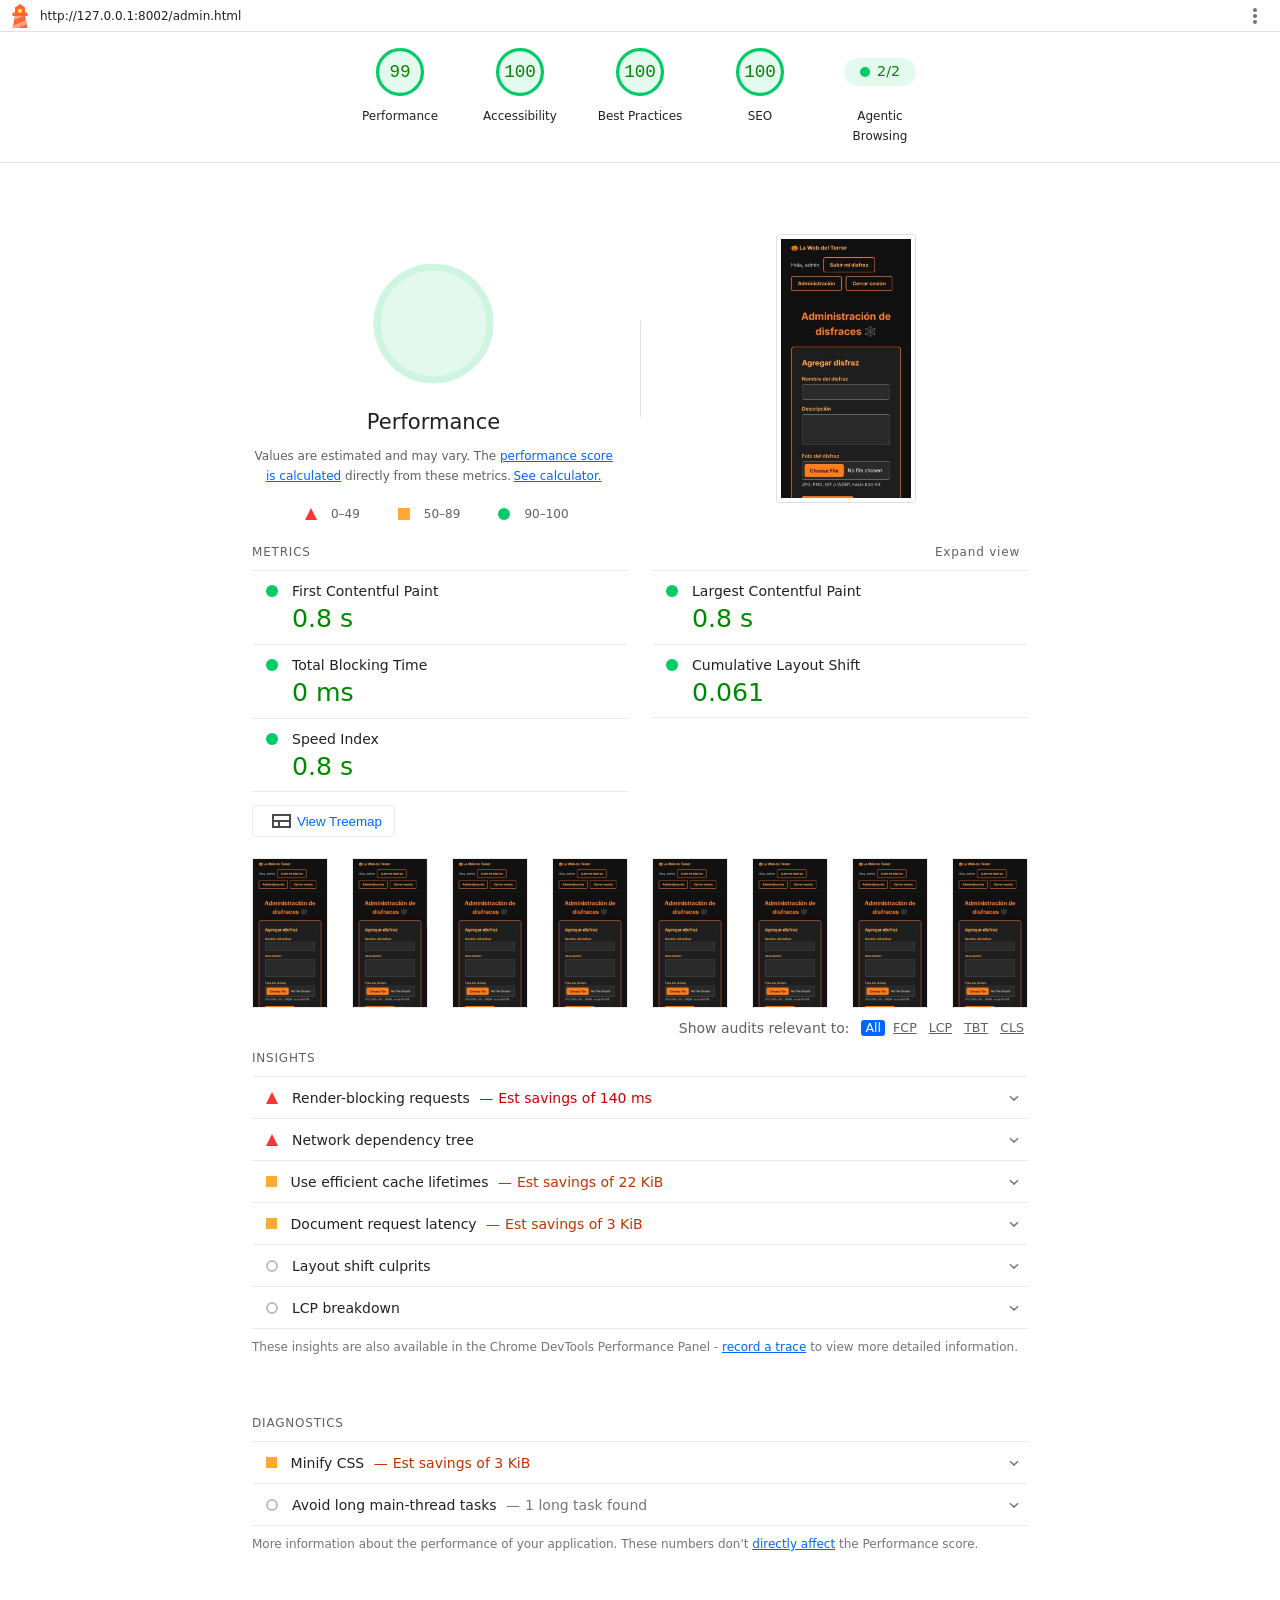
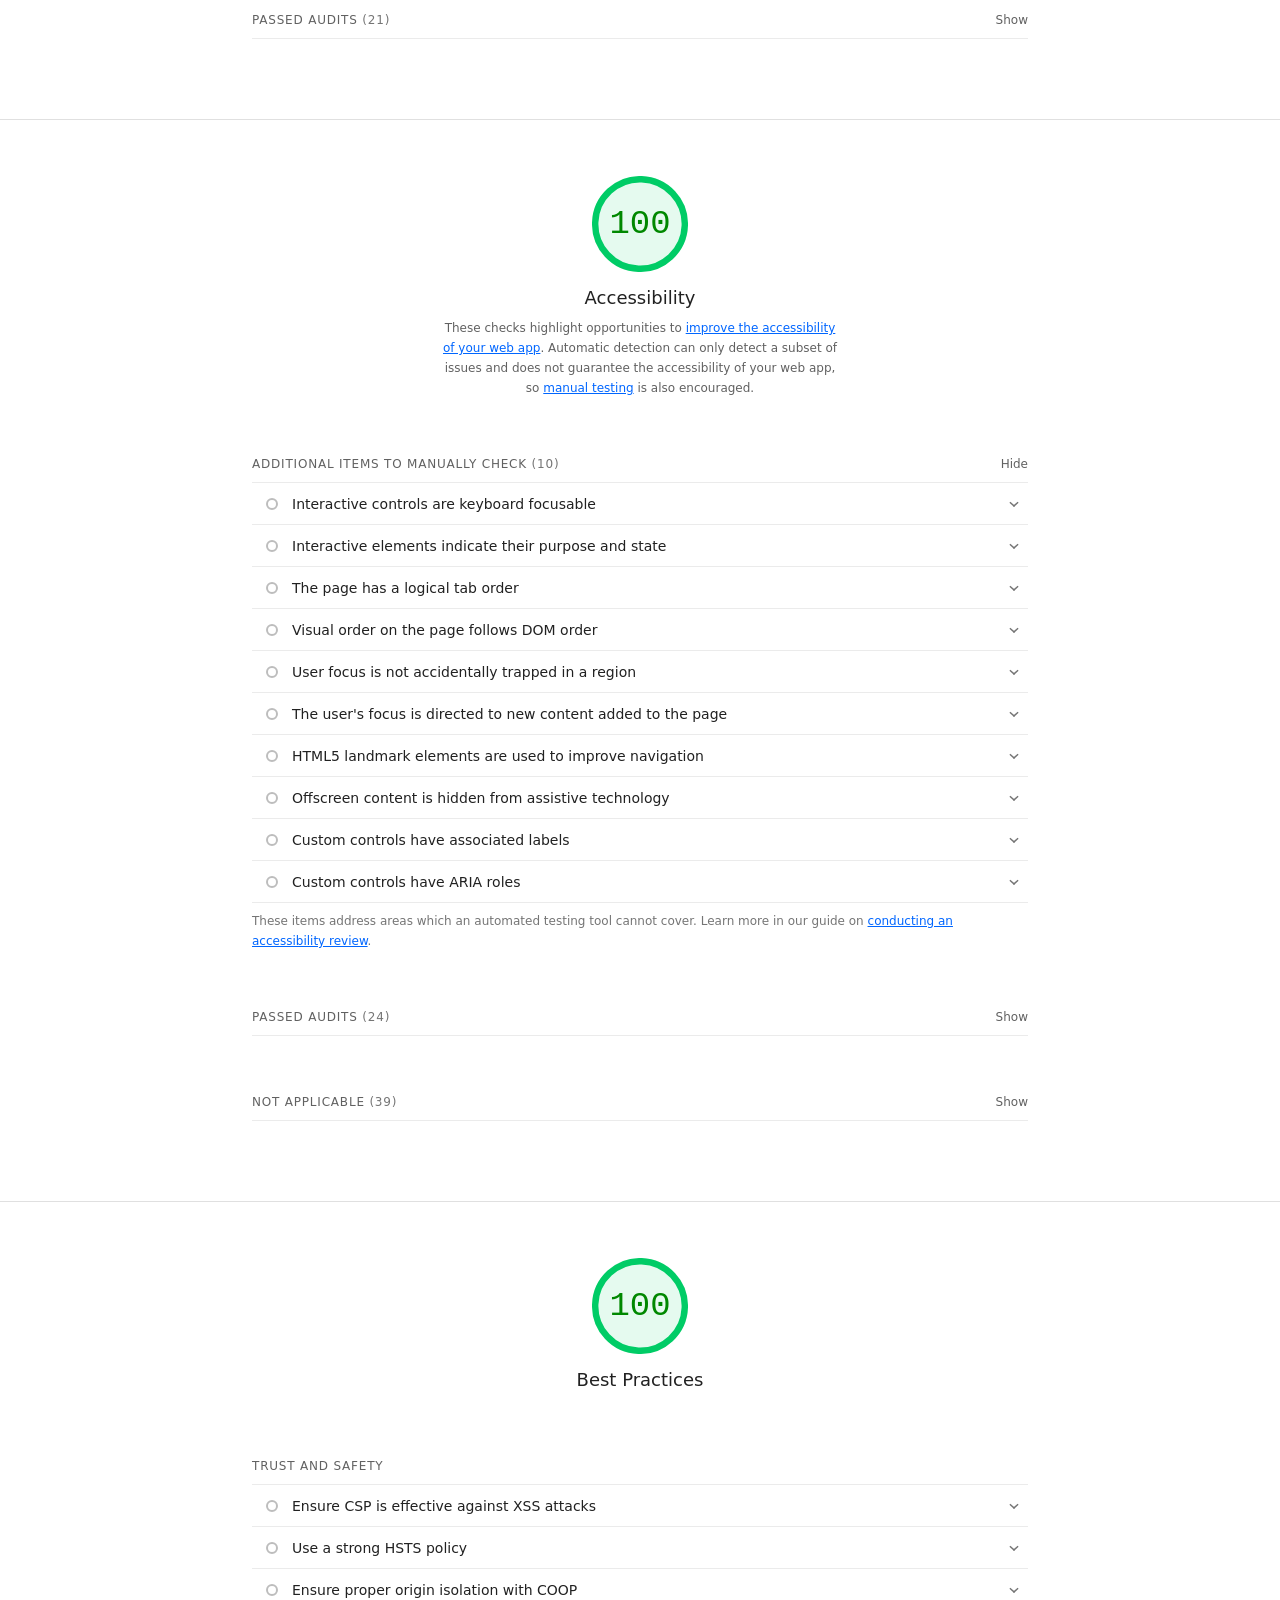
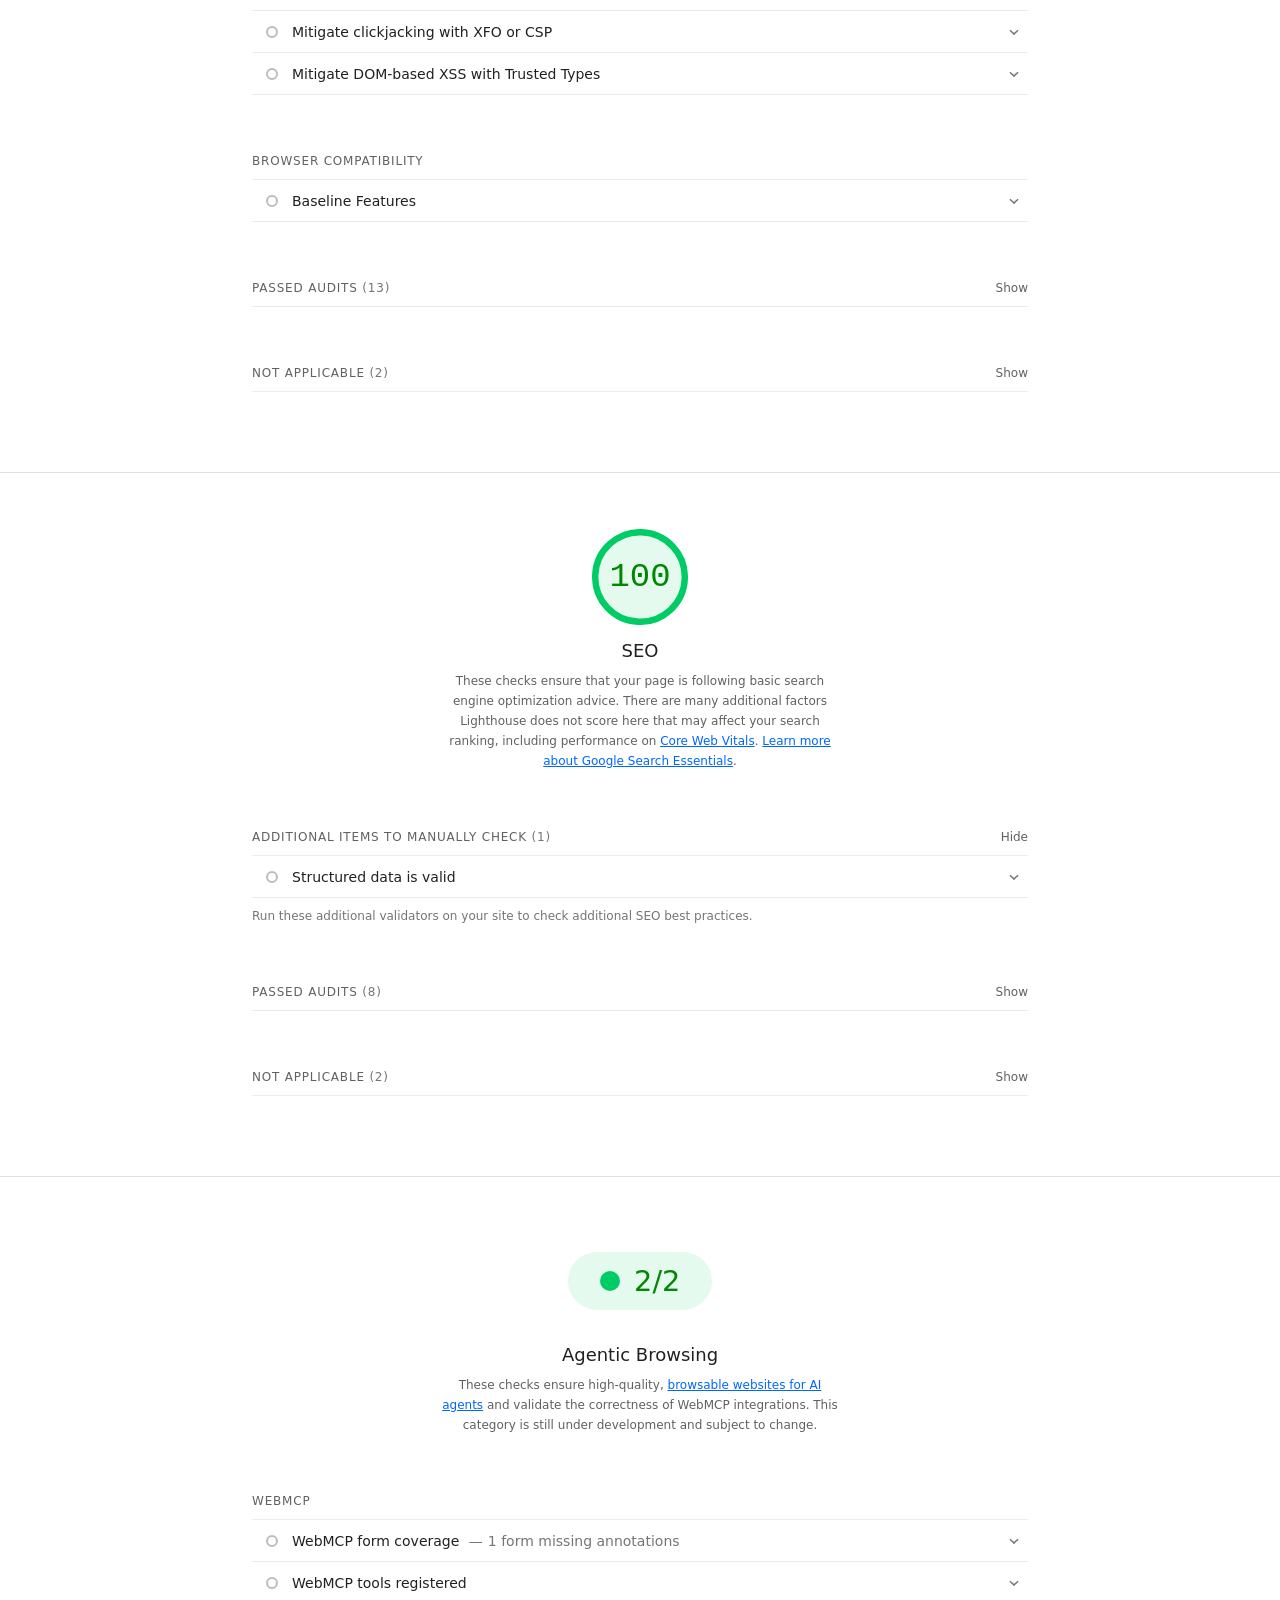
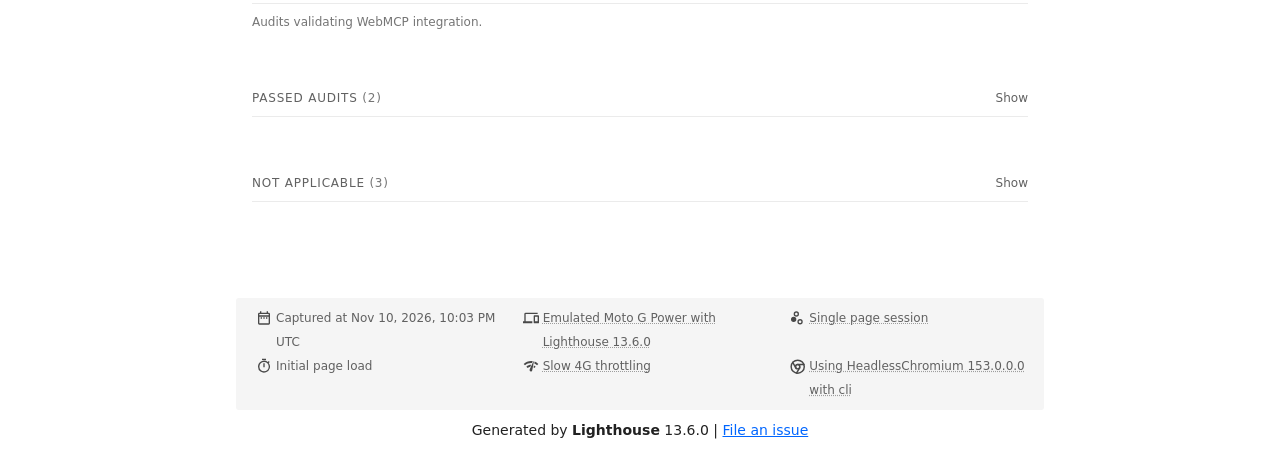
==== docs/lighthouse/lighthouse_admin_logueado.html @ c6e9fe69 "Proyecto Halloween: votación de disfraces accesible con API REST - API REST en PHP con PDO y MySQL (" ====
<!--
@license
Copyright 2018 Google LLC
SPDX-License-Identifier: Apache-2.0
-->
<!doctype html>
<html lang="en">
<head>
  <meta charset="utf-8">
  <meta name="viewport" content="width=device-width, initial-scale=1, minimum-scale=1">
  <link rel="icon" href='data:image/svg+xml;utf8,<svg fill="none" xmlns="http://www.w3.org/2000/svg" viewBox="0 0 48 48"><path d="m14 7 10-7 10 7v10h5v7h-5l5 24H9l5-24H9v-7h5V7Z" fill="%23F63"/><path d="M31.561 24H14l-1.689 8.105L31.561 24ZM18.983 48H9l1.022-4.907L35.723 32.27l1.663 7.98L18.983 48Z" fill="%23FFA385"/><path fill="%23FF3" d="M20.5 10h7v7h-7z"/></svg>'>
  <title>Lighthouse Report</title>
  <style>body {margin: 0}</style>
</head>
<body>
  <noscript>Lighthouse report requires JavaScript. Please enable.</noscript>

  <div id="lh-log"></div>

  <script>window.__LIGHTHOUSE_JSON__ = {"lighthouseVersion":"13.6.0","requestedUrl":"http://127.0.0.1:8002/admin.html","mainDocumentUrl":"http://127.0.0.1:8002/admin.html","finalDisplayedUrl":"http://127.0.0.1:8002/admin.html","finalUrl":"http://127.0.0.1:8002/admin.html","fetchTime":"2026-11-10T22:03:17.863Z","gatherMode":"navigation","runWarnings":[],"userAgent":"Mozilla/5.0 (X11; Linux x86_64) AppleWebKit/537.36 (KHTML, like Gecko) HeadlessChrome/153.0.0.0 Safari/537.36","environment":{"networkUserAgent":"Mozilla/5.0 (Linux; Android 11; moto g power (2022)) AppleWebKit/537.36 (KHTML, like Gecko) Chrome/153.0.0.0 Mobile Safari/537.36","hostUserAgent":"Mozilla/5.0 (X11; Linux x86_64) AppleWebKit/537.36 (KHTML, like Gecko) HeadlessChrome/153.0.0.0 Safari/537.36","benchmarkIndex":2403,"credits":{"axe-core":"4.14.0","ard":"0.91 (f073b1e)"}},"audits":{"is-on-https":{"id":"is-on-https","title":"Uses HTTPS","description":"All sites should be protected with HTTPS, even ones that don't handle sensitive data. This includes avoiding [mixed content](https://developers.google.com/web/fundamentals/security/prevent-mixed-content/what-is-mixed-content), where some resources are loaded over HTTP despite the initial request being served over HTTPS. HTTPS prevents intruders from tampering with or passively listening in on the communications between your app and your users, and is a prerequisite for HTTP/2 and many new web platform APIs. [Learn more about HTTPS](https://developer.chrome.com/docs/lighthouse/pwa/is-on-https/).","score":1,"scoreDisplayMode":"binary","details":{"type":"table","headings":[{"key":"url","valueType":"url","label":"Insecure URL"},{"key":"resolution","valueType":"text","label":"Request Resolution"}],"items":[]}},"redirects-http":{"id":"redirects-http","title":"Redirects HTTP traffic to HTTPS","description":"Make sure that you redirect all HTTP traffic to HTTPS in order to enable secure web features for all your users. [Learn more](https://developer.chrome.com/docs/lighthouse/pwa/redirects-http/).","score":null,"scoreDisplayMode":"notApplicable"},"first-contentful-paint":{"id":"first-contentful-paint","title":"First Contentful Paint","description":"First Contentful Paint marks the time at which the first text or image is painted. [Learn more about the First Contentful Paint metric](https://developer.chrome.com/docs/lighthouse/performance/first-contentful-paint/).","score":1,"scoreDisplayMode":"numeric","numericValue":751.5262,"numericUnit":"millisecond","displayValue":"0.8 s","scoringOptions":{"p10":1800,"median":3000}},"largest-contentful-paint":{"id":"largest-contentful-paint","title":"Largest Contentful Paint","description":"Largest Contentful Paint marks the time at which the largest text or image is painted. [Learn more about the Largest Contentful Paint metric](https://developer.chrome.com/docs/lighthouse/performance/lighthouse-largest-contentful-paint/)","score":1,"scoreDisplayMode":"numeric","numericValue":751.5262,"numericUnit":"millisecond","displayValue":"0.8 s","scoringOptions":{"p10":2500,"median":4000}},"speed-index":{"id":"speed-index","title":"Speed Index","description":"Speed Index shows how quickly the contents of a page are visibly populated. [Learn more about the Speed Index metric](https://developer.chrome.com/docs/lighthouse/performance/speed-index/).","score":1,"scoreDisplayMode":"numeric","numericValue":751.5262,"numericUnit":"millisecond","displayValue":"0.8 s","scoringOptions":{"p10":3387,"median":5800}},"screenshot-thumbnails":{"id":"screenshot-thumbnails","title":"Screenshot Thumbnails","description":"This is what the load of your site looked like.","score":1,"scoreDisplayMode":"informative","details":{"type":"filmstrip","scale":3000,"items":[{"timing":375,"timestamp":430521772,"data":"[data-uri]"},{"timing":750,"timestamp":430896772,"data":"[data-uri]"},{"timing":1125,"timestamp":431271772,"data":"[data-uri]"},{"timing":1500,"timestamp":431646772,"data":"[data-uri]"},{"timing":1875,"timestamp":432021772,"data":"[data-uri]"},{"timing":2250,"timestamp":432396772,"data":"[data-uri]"},{"timing":2625,"timestamp":432771772,"data":"[data-uri]"},{"timing":3000,"timestamp":433146772,"data":"[data-uri]"}]}},"final-screenshot":{"id":"final-screenshot","title":"Final Screenshot","description":"The last screenshot captured of the pageload.","score":1,"scoreDisplayMode":"informative","details":{"type":"screenshot","timing":791,"timestamp":430937961,"data":"[data-uri]"}},"total-blocking-time":{"id":"total-blocking-time","title":"Total Blocking Time","description":"Sum of all time periods between FCP and Time to Interactive, when task length exceeded 50ms, expressed in milliseconds. [Learn more about the Total Blocking Time metric](https://developer.chrome.com/docs/lighthouse/performance/lighthouse-total-blocking-time/).","score":1,"scoreDisplayMode":"numeric","numericValue":0,"numericUnit":"millisecond","displayValue":"0 ms","scoringOptions":{"p10":200,"median":600}},"max-potential-fid":{"id":"max-potential-fid","title":"Max Potential First Input Delay","description":"The maximum potential First Input Delay that your users could experience is the duration of the longest task. [Learn more about the Maximum Potential First Input Delay metric](https://developer.chrome.com/docs/lighthouse/performance/lighthouse-max-potential-fid/).","score":0.82,"scoreDisplayMode":"numeric","numericValue":155,"numericUnit":"millisecond","displayValue":"160 ms"},"cumulative-layout-shift":{"id":"cumulative-layout-shift","title":"Cumulative Layout Shift","description":"Cumulative Layout Shift measures the movement of visible elements within the viewport. [Learn more about the Cumulative Layout Shift metric](https://web.dev/articles/cls).","score":0.97,"scoreDisplayMode":"numeric","numericValue":0.0611685753895079,"numericUnit":"unitless","displayValue":"0.061","scoringOptions":{"p10":0.1,"median":0.25},"details":{"type":"debugdata","items":[{"cumulativeLayoutShiftMainFrame":0.0611685753895079,"newEngineResultDiffered":false}]}},"errors-in-console":{"id":"errors-in-console","title":"No browser errors logged to the console","description":"Errors logged to the console indicate unresolved problems. They can come from network request failures and other browser concerns. [Learn more about this errors in console diagnostic audit](https://developer.chrome.com/docs/lighthouse/best-practices/errors-in-console/)","score":1,"scoreDisplayMode":"binary","details":{"type":"table","headings":[{"key":"sourceLocation","valueType":"source-location","label":"Source"},{"key":"description","valueType":"code","label":"Description"}],"items":[]}},"server-response-time":{"id":"server-response-time","title":"Initial server response time was short","description":"Keep the server response time for the main document short because all other requests depend on it. [Learn more about the Time to First Byte metric](https://developer.chrome.com/docs/lighthouse/performance/time-to-first-byte/).","score":1,"scoreDisplayMode":"metricSavings","numericValue":0,"numericUnit":"millisecond","displayValue":"Root document took 0 ms","metricSavings":{"FCP":0,"LCP":0},"details":{"type":"opportunity","headings":[{"key":"url","valueType":"url","label":"URL"},{"key":"responseTime","valueType":"timespanMs","label":"Time Spent"}],"items":[{"url":"http://127.0.0.1:8002/admin.html","responseTime":0}],"overallSavingsMs":0},"guidanceLevel":1},"interactive":{"id":"interactive","title":"Time to Interactive","description":"Time to Interactive is the amount of time it takes for the page to become fully interactive. [Learn more about the Time to Interactive metric](https://developer.chrome.com/docs/lighthouse/performance/interactive/).","score":1,"scoreDisplayMode":"numeric","numericValue":778.8631,"numericUnit":"millisecond","displayValue":"0.8 s"},"user-timings":{"id":"user-timings","title":"User Timing marks and measures","description":"Consider instrumenting your app with the User Timing API to measure your app's real-world performance during key user experiences. [Learn more about User Timing marks](https://developer.chrome.com/docs/lighthouse/performance/user-timings/).","score":null,"scoreDisplayMode":"notApplicable","details":{"type":"table","headings":[{"key":"name","valueType":"text","label":"Name"},{"key":"timingType","valueType":"text","label":"Type"},{"key":"startTime","valueType":"ms","granularity":0.01,"label":"Start Time"},{"key":"duration","valueType":"ms","granularity":0.01,"label":"Duration"}],"items":[]},"guidanceLevel":2},"redirects":{"id":"redirects","title":"Avoid multiple page redirects","description":"Redirects introduce additional delays before the page can be loaded. [Learn how to avoid page redirects](https://developer.chrome.com/docs/lighthouse/performance/redirects/).","score":1,"scoreDisplayMode":"metricSavings","numericValue":0,"numericUnit":"millisecond","displayValue":"","metricSavings":{"LCP":0,"FCP":0},"details":{"type":"opportunity","headings":[],"items":[],"overallSavingsMs":0},"guidanceLevel":2},"image-aspect-ratio":{"id":"image-aspect-ratio","title":"Displays images with correct aspect ratio","description":"Image display dimensions should match natural aspect ratio. [Learn more about image aspect ratio](https://developer.chrome.com/docs/lighthouse/best-practices/image-aspect-ratio/).","score":1,"scoreDisplayMode":"binary","details":{"type":"table","headings":[{"key":"node","valueType":"node","label":""},{"key":"url","valueType":"url","label":"URL"},{"key":"displayedAspectRatio","valueType":"text","label":"Aspect Ratio (Displayed)"},{"key":"actualAspectRatio","valueType":"text","label":"Aspect Ratio (Actual)"}],"items":[]}},"image-size-responsive":{"id":"image-size-responsive","title":"Serves images with appropriate resolution","description":"Image natural dimensions should be proportional to the display size and the pixel ratio to maximize image clarity. [Learn how to provide responsive images](https://web.dev/articles/serve-responsive-images).","score":1,"scoreDisplayMode":"binary","details":{"type":"table","headings":[{"key":"node","valueType":"node","label":""},{"key":"url","valueType":"url","label":"URL"},{"key":"displayedSize","valueType":"text","label":"Displayed size"},{"key":"actualSize","valueType":"text","label":"Actual size"},{"key":"expectedSize","valueType":"text","label":"Expected size"}],"items":[]}},"deprecations":{"id":"deprecations","title":"Avoids deprecated APIs","description":"Deprecated APIs will eventually be removed from the browser. [Learn more about deprecated APIs](https://developer.chrome.com/docs/lighthouse/best-practices/deprecations/).","score":1,"scoreDisplayMode":"binary","details":{"type":"table","headings":[{"key":"value","valueType":"text","label":"Deprecation / Warning"},{"key":"source","valueType":"source-location","label":"Source"}],"items":[]}},"third-party-cookies":{"id":"third-party-cookies","title":"Avoids third-party cookies","description":"Third-party cookies may be blocked in some contexts. [Learn more about preparing for third-party cookie restrictions](https://privacysandbox.google.com/cookies/prepare/overview).","score":1,"scoreDisplayMode":"binary","details":{"type":"table","headings":[{"key":"name","valueType":"text","label":"Name"},{"key":"url","valueType":"url","label":"URL"}],"items":[]}},"mainthread-work-breakdown":{"id":"mainthread-work-breakdown","title":"Minimizes main-thread work","description":"Consider reducing the time spent parsing, compiling and executing JS. You may find delivering smaller JS payloads helps with this. [Learn how to minimize main-thread work](https://developer.chrome.com/docs/lighthouse/performance/mainthread-work-breakdown/)","score":1,"scoreDisplayMode":"metricSavings","numericValue":650.6280000000008,"numericUnit":"millisecond","displayValue":"0.7 s","metricSavings":{"TBT":0},"details":{"type":"table","headings":[{"key":"groupLabel","valueType":"text","label":"Category"},{"key":"duration","valueType":"ms","granularity":1,"label":"Time Spent"}],"items":[{"group":"other","groupLabel":"Other","duration":485.00400000000076},{"group":"styleLayout","groupLabel":"Style & Layout","duration":106.88399999999999},{"group":"scriptEvaluation","groupLabel":"Script Evaluation","duration":40.02800000000002},{"group":"paintCompositeRender","groupLabel":"Rendering","duration":9.835999999999995},{"group":"parseHTML","groupLabel":"Parse HTML & CSS","duration":6.088},{"group":"scriptParseCompile","groupLabel":"Script Parsing & Compilation","duration":2.7880000000000003}],"sortedBy":["duration"]},"guidanceLevel":1},"bootup-time":{"id":"bootup-time","title":"JavaScript execution time","description":"Consider reducing the time spent parsing, compiling, and executing JS. You may find delivering smaller JS payloads helps with this. [Learn how to reduce Javascript execution time](https://developer.chrome.com/docs/lighthouse/performance/bootup-time/).","score":1,"scoreDisplayMode":"metricSavings","numericValue":40.13200000000001,"numericUnit":"millisecond","displayValue":"0.0 s","metricSavings":{"TBT":0},"details":{"type":"table","headings":[{"key":"url","valueType":"url","label":"URL"},{"key":"total","granularity":1,"valueType":"ms","label":"Total CPU Time"},{"key":"scripting","granularity":1,"valueType":"ms","label":"Script Evaluation"},{"key":"scriptParseCompile","granularity":1,"valueType":"ms","label":"Script Parse"}],"items":[{"url":"Unattributable","total":481.2840000000007,"scripting":24.224000000000014,"scriptParseCompile":0},{"url":"http://127.0.0.1:8002/admin.html","total":156.148,"scripting":13.575999999999997,"scriptParseCompile":2.332}],"summary":{"wastedMs":40.13200000000001},"sortedBy":["total"]},"guidanceLevel":1},"diagnostics":{"id":"diagnostics","title":"Diagnostics","description":"Collection of useful page vitals.","score":1,"scoreDisplayMode":"informative","details":{"type":"debugdata","items":[{"numRequests":14,"numScripts":4,"numStylesheets":1,"numFonts":0,"numTasks":637,"numTasksOver10ms":5,"numTasksOver25ms":1,"numTasksOver50ms":0,"numTasksOver100ms":0,"numTasksOver500ms":0,"rtt":0.6714,"throughput":17558202.716934074,"maxRtt":0.6714,"maxServerLatency":0.7631000000000001,"totalByteWeight":31506,"totalTaskTime":162.6569999999991,"mainDocumentTransferSize":4354}]}},"network-requests":{"id":"network-requests","title":"Network Requests","description":"Lists the network requests that were made during page load.","score":1,"scoreDisplayMode":"informative","details":{"type":"table","headings":[{"key":"url","valueType":"url","label":"URL"},{"key":"protocol","valueType":"text","label":"Protocol"},{"key":"networkRequestTime","valueType":"ms","granularity":1,"label":"Network Request Time"},{"key":"networkEndTime","valueType":"ms","granularity":1,"label":"Network End Time"},{"key":"transferSize","valueType":"bytes","displayUnit":"kb","granularity":1,"label":"Transfer Size"},{"key":"resourceSize","valueType":"bytes","displayUnit":"kb","granularity":1,"label":"Resource Size"},{"key":"statusCode","valueType":"text","label":"Status Code"},{"key":"mimeType","valueType":"text","label":"MIME Type"},{"key":"resourceType","valueType":"text","label":"Resource Type"}],"items":[{"url":"http://127.0.0.1:8002/admin.html","sessionTargetType":"page","protocol":"http/1.1","cache":"none","rendererStartTime":0,"networkRequestTime":2.716000000014901,"networkEndTime":11.327999999979511,"finished":true,"transferSize":4354,"resourceSize":4195,"statusCode":200,"mimeType":"text/html","resourceType":"Document","priority":"VeryHigh","experimentalFromMainFrame":true,"entity":"127.0.0.1"},{"url":"http://127.0.0.1:8002/css/estilos.css","sessionTargetType":"page","protocol":"http/1.1","cache":"none","rendererStartTime":74.34700000000885,"networkRequestTime":82.3300000000163,"networkEndTime":94.19599999999627,"finished":true,"transferSize":8897,"resourceSize":8739,"statusCode":200,"mimeType":"text/css","resourceType":"Stylesheet","priority":"VeryHigh","experimentalFromMainFrame":true,"entity":"127.0.0.1"},{"url":"http://127.0.0.1:8002/js/admin.js","sessionTargetType":"page","protocol":"http/1.1","cache":"none","rendererStartTime":74.84599999996135,"networkRequestTime":89.92099999997299,"networkEndTime":94.42399999999907,"finished":true,"transferSize":6788,"resourceSize":6631,"statusCode":200,"mimeType":"application/javascript","resourceType":"Script","priority":"High","experimentalFromMainFrame":true,"entity":"127.0.0.1"},{"url":"http://127.0.0.1:8002/js/api.js","sessionTargetType":"page","protocol":"http/1.1","cache":"none","rendererStartTime":116.10499999998137,"networkRequestTime":118.14499999996042,"networkEndTime":124.32799999997951,"finished":true,"transferSize":2209,"resourceSize":2052,"statusCode":200,"mimeType":"application/javascript","resourceType":"Script","priority":"High","experimentalFromMainFrame":true,"entity":"127.0.0.1"},{"url":"http://127.0.0.1:8002/js/nav.js","sessionTargetType":"page","protocol":"http/1.1","cache":"none","rendererStartTime":116.27399999997579,"networkRequestTime":118.29699999996228,"networkEndTime":124.50500000000466,"finished":true,"transferSize":1900,"resourceSize":1743,"statusCode":200,"mimeType":"application/javascript","resourceType":"Script","priority":"High","experimentalFromMainFrame":true,"entity":"127.0.0.1"},{"url":"http://127.0.0.1:8002/js/formulario.js","sessionTargetType":"page","protocol":"http/1.1","cache":"none","rendererStartTime":116.35599999997066,"networkRequestTime":118.38899999996647,"networkEndTime":124.6479999999865,"finished":true,"transferSize":1403,"resourceSize":1246,"statusCode":200,"mimeType":"application/javascript","resourceType":"Script","priority":"High","experimentalFromMainFrame":true,"entity":"127.0.0.1"},{"url":"http://127.0.0.1:8002/api/sesion.php","sessionTargetType":"page","protocol":"http/1.1","cache":"none","rendererStartTime":129.78800000000047,"networkRequestTime":130.8759999999893,"networkEndTime":134.73399999999674,"finished":true,"transferSize":382,"resourceSize":70,"statusCode":200,"mimeType":"application/json","resourceType":"Fetch","priority":"High","experimentalFromMainFrame":true,"entity":"127.0.0.1"},{"url":"http://127.0.0.1:8002/api/disfraces.php","sessionTargetType":"page","protocol":"http/1.1","cache":"none","rendererStartTime":140.94799999997485,"networkRequestTime":141.31599999999162,"networkEndTime":142.9999999999418,"finished":true,"transferSize":1040,"resourceSize":838,"statusCode":200,"mimeType":"application/json","resourceType":"Fetch","priority":"High","experimentalFromMainFrame":true,"entity":"127.0.0.1"},{"url":"http://127.0.0.1:8002/img/calabaza.svg","sessionTargetType":"page","protocol":"http/1.1","cache":"none","rendererStartTime":155.19599999999627,"networkRequestTime":155.50300000002608,"networkEndTime":157.80999999999767,"finished":true,"transferSize":651,"resourceSize":504,"statusCode":200,"mimeType":"image/svg+xml","resourceType":"Other","priority":"High","experimentalFromMainFrame":true,"entity":"127.0.0.1"},{"url":"http://127.0.0.1:8002/api/foto.php?id=3&v=3328285999","sessionTargetType":"page","protocol":"http/1.1","cache":"none","rendererStartTime":170.79200000001583,"networkRequestTime":171.13799999997718,"networkEndTime":186.8410000000149,"finished":true,"transferSize":828,"resourceSize":504,"statusCode":200,"mimeType":"image/svg+xml","resourceType":"Image","priority":"Low","experimentalFromMainFrame":true,"entity":"127.0.0.1"},{"url":"http://127.0.0.1:8002/api/foto.php?id=1&v=1069728265","sessionTargetType":"page","protocol":"http/1.1","cache":"none","rendererStartTime":171.12300000002142,"networkRequestTime":171.84700000000885,"networkEndTime":187.27600000001257,"finished":true,"transferSize":835,"resourceSize":511,"statusCode":200,"mimeType":"image/svg+xml","resourceType":"Image","priority":"Low","experimentalFromMainFrame":true,"entity":"127.0.0.1"},{"url":"http://127.0.0.1:8002/api/foto.php?id=2&v=891166124","sessionTargetType":"page","protocol":"http/1.1","cache":"none","rendererStartTime":171.36899999994785,"networkRequestTime":172.1149999999907,"networkEndTime":187.63000000000466,"finished":true,"transferSize":769,"resourceSize":445,"statusCode":200,"mimeType":"image/svg+xml","resourceType":"Image","priority":"Low","experimentalFromMainFrame":true,"entity":"127.0.0.1"},{"url":"http://127.0.0.1:8002/api/foto.php?id=5&v=3879299727","sessionTargetType":"page","protocol":"http/1.1","cache":"none","rendererStartTime":171.56599999999162,"networkRequestTime":172.9990000000107,"networkEndTime":187.8399999999674,"finished":true,"transferSize":805,"resourceSize":481,"statusCode":200,"mimeType":"image/svg+xml","resourceType":"Image","priority":"Low","experimentalFromMainFrame":true,"entity":"127.0.0.1"},{"url":"http://127.0.0.1:8002/api/foto.php?id=4&v=4273190242","sessionTargetType":"page","protocol":"http/1.1","cache":"none","rendererStartTime":172.13900000002468,"networkRequestTime":173.26400000002468,"networkEndTime":188.00399999995716,"finished":true,"transferSize":645,"resourceSize":321,"statusCode":200,"mimeType":"image/svg+xml","resourceType":"Image","priority":"Low","experimentalFromMainFrame":true,"entity":"127.0.0.1"}],"debugData":{"type":"debugdata","networkStartTimeTs":430148999,"initiators":[{"type":"parser","url":"http://127.0.0.1:8002/admin.html","lineNumber":8,"columnNumber":50},{"type":"parser","url":"http://127.0.0.1:8002/admin.html","lineNumber":9,"columnNumber":44},{"type":"script","url":"http://127.0.0.1:8002/js/admin.js","lineNumber":8,"columnNumber":42},{"type":"script","url":"http://127.0.0.1:8002/js/admin.js","lineNumber":9,"columnNumber":41},{"type":"script","url":"http://127.0.0.1:8002/js/admin.js","lineNumber":10,"columnNumber":24}]}}},"network-rtt":{"id":"network-rtt","title":"Network Round Trip Times","description":"Network round trip times (RTT) have a large impact on performance. If the RTT to an origin is high, it's an indication that servers closer to the user could improve performance. [Learn more about the Round Trip Time](https://hpbn.co/primer-on-latency-and-bandwidth/).","score":1,"scoreDisplayMode":"informative","numericValue":0.6714,"numericUnit":"millisecond","displayValue":"0 ms","details":{"type":"table","headings":[{"key":"origin","valueType":"text","label":"URL"},{"key":"rtt","valueType":"ms","granularity":1,"label":"Time Spent"}],"items":[{"origin":"http://127.0.0.1:8002","rtt":0.6714}],"sortedBy":["rtt"]}},"network-server-latency":{"id":"network-server-latency","title":"Server Backend Latencies","description":"Server latencies can impact web performance. If the server latency of an origin is high, it's an indication the server is overloaded or has poor backend performance. [Learn more about server response time](https://hpbn.co/primer-on-web-performance/#analyzing-the-resource-waterfall).","score":1,"scoreDisplayMode":"informative","numericValue":0.7631000000000001,"numericUnit":"millisecond","displayValue":"0 ms","details":{"type":"table","headings":[{"key":"origin","valueType":"text","label":"URL"},{"key":"serverResponseTime","valueType":"ms","granularity":1,"label":"Time Spent"}],"items":[{"origin":"http://127.0.0.1:8002","serverResponseTime":0.7631000000000001}],"sortedBy":["serverResponseTime"]}},"main-thread-tasks":{"id":"main-thread-tasks","title":"Tasks","description":"Lists the toplevel main thread tasks that executed during page load.","score":1,"scoreDisplayMode":"informative","details":{"type":"table","headings":[{"key":"startTime","valueType":"ms","granularity":1,"label":"Start Time"},{"key":"duration","valueType":"ms","granularity":1,"label":"End Time"}],"items":[{"duration":10.276,"startTime":16.672},{"duration":38.761,"startTime":26.958},{"duration":12.219,"startTime":65.77},{"duration":16.611,"startTime":97.553},{"duration":7.457,"startTime":131.098},{"duration":10.074,"startTime":145.704},{"duration":9.656,"startTime":160.598}]}},"metrics":{"id":"metrics","title":"Metrics","description":"Collects all available metrics.","score":1,"scoreDisplayMode":"informative","numericValue":779,"numericUnit":"millisecond","details":{"type":"debugdata","items":[{"firstContentfulPaint":752,"largestContentfulPaint":752,"interactive":779,"speedIndex":752,"totalBlockingTime":0,"maxPotentialFID":155,"cumulativeLayoutShift":0.0611685753895079,"cumulativeLayoutShiftMainFrame":0.0611685753895079,"timeToFirstByte":451,"observedTimeOrigin":0,"observedTimeOriginTs":430146772,"observedNavigationStart":0,"observedNavigationStartTs":430146772,"observedFirstPaint":122,"observedFirstPaintTs":430268921,"observedFirstContentfulPaint":122,"observedFirstContentfulPaintTs":430268921,"observedFirstContentfulPaintAllFrames":122,"observedFirstContentfulPaintAllFramesTs":430268921,"observedLargestContentfulPaint":122,"observedLargestContentfulPaintTs":430268921,"observedLargestContentfulPaintAllFrames":122,"observedLargestContentfulPaintAllFramesTs":430268921,"observedTraceEnd":2508,"observedTraceEndTs":432655021,"observedLoad":138,"observedLoadTs":430284828,"observedDomContentLoaded":134,"observedDomContentLoadedTs":430280362,"observedCumulativeLayoutShift":0.0611685753895079,"observedCumulativeLayoutShiftMainFrame":0.0611685753895079,"observedFirstVisualChange":122,"observedFirstVisualChangeTs":430268772,"observedLastVisualChange":168,"observedLastVisualChangeTs":430314772,"observedSpeedIndex":158,"observedSpeedIndexTs":430304576},{"lcpInvalidated":false}]}},"resource-summary":{"id":"resource-summary","title":"Resources Summary","description":"Aggregates all network requests and groups them by type","score":1,"scoreDisplayMode":"informative","details":{"type":"table","headings":[{"key":"label","valueType":"text","label":"Resource Type"},{"key":"requestCount","valueType":"numeric","label":"Requests"},{"key":"transferSize","valueType":"bytes","label":"Transfer Size"}],"items":[{"resourceType":"total","label":"Total","requestCount":14,"transferSize":31506},{"resourceType":"script","label":"Script","requestCount":4,"transferSize":12300},{"resourceType":"stylesheet","label":"Stylesheet","requestCount":1,"transferSize":8897},{"resourceType":"document","label":"Document","requestCount":1,"transferSize":4354},{"resourceType":"image","label":"Image","requestCount":5,"transferSize":3882},{"resourceType":"other","label":"Other","requestCount":3,"transferSize":2073},{"resourceType":"media","label":"Media","requestCount":0,"transferSize":0},{"resourceType":"font","label":"Font","requestCount":0,"transferSize":0},{"resourceType":"third-party","label":"Third-party","requestCount":0,"transferSize":0}]}},"layout-shifts":{"id":"layout-shifts","title":"Avoid large layout shifts","description":"These are the largest layout shifts observed on the page. Each table item represents a single layout shift, and shows the element that shifted the most. Below each item are possible root causes that led to the layout shift. Some of these layout shifts may not be included in the CLS metric value due to [windowing](https://web.dev/articles/cls#what_is_cls). [Learn how to improve CLS](https://web.dev/articles/optimize-cls)","score":1,"scoreDisplayMode":"informative","displayValue":"1 layout shift found","metricSavings":{"CLS":0.061},"details":{"type":"table","headings":[{"key":"node","valueType":"node","subItemsHeading":{"key":"extra"},"label":"Element"},{"key":"score","valueType":"numeric","subItemsHeading":{"key":"cause","valueType":"text"},"granularity":0.001,"label":"Layout shift score"}],"items":[{"node":{"type":"node","lhId":"page-1-MAIN","path":"1,HTML,1,BODY,2,MAIN","selector":"body > main#contenido","boundingRect":{"top":182,"bottom":1798,"left":0,"right":412,"width":412,"height":1616},"snippet":"\u003cmain id=\"contenido\" tabindex=\"-1\" class=\"admin\">","nodeLabel":"Administración de disfraces 🕸️\nAgregar disfraz\nNombre del disfraz\nDescripción\nFo…"},"score":0.0611685753895079}]},"guidanceLevel":2},"long-tasks":{"id":"long-tasks","title":"Avoid long main-thread tasks","description":"Lists the longest tasks on the main thread, useful for identifying worst contributors to input delay. [Learn how to avoid long main-thread tasks](https://web.dev/articles/optimize-long-tasks)","score":1,"scoreDisplayMode":"informative","displayValue":"1 long task found","metricSavings":{"TBT":0},"details":{"type":"table","headings":[{"key":"url","valueType":"url","label":"URL"},{"key":"startTime","valueType":"ms","granularity":1,"label":"Start Time"},{"key":"duration","valueType":"ms","granularity":1,"label":"Duration"}],"items":[{"url":"Unattributable","duration":155,"startTime":642.7631}],"sortedBy":["duration"],"skipSumming":["startTime"],"debugData":{"type":"debugdata","urls":["Unattributable"],"tasks":[{"urlIndex":0,"startTime":642.8,"duration":155,"other":155}]}},"guidanceLevel":1},"non-composited-animations":{"id":"non-composited-animations","title":"Avoid non-composited animations","description":"Animations which are not composited can be janky and increase CLS. [Learn how to avoid non-composited animations](https://developer.chrome.com/docs/lighthouse/performance/non-composited-animations/)","score":null,"scoreDisplayMode":"notApplicable","metricSavings":{"CLS":0},"details":{"type":"table","headings":[{"key":"node","valueType":"node","subItemsHeading":{"key":"failureReason","valueType":"text"},"label":"Element"}],"items":[]},"guidanceLevel":2},"unsized-images":{"id":"unsized-images","title":"Image elements have explicit `width` and `height`","description":"Set an explicit width and height on image elements to reduce layout shifts and improve CLS. [Learn how to set image dimensions](https://web.dev/articles/optimize-cls#images_without_dimensions)","score":1,"scoreDisplayMode":"metricSavings","metricSavings":{"CLS":0},"details":{"type":"table","headings":[{"key":"node","valueType":"node","label":""},{"key":"url","valueType":"url","label":"URL"}],"items":[]},"guidanceLevel":4},"valid-source-maps":{"id":"valid-source-maps","title":"Page has valid source maps","description":"Source maps translate minified code to the original source code. This helps developers debug in production. In addition, Lighthouse is able to provide further insights. Consider deploying source maps to take advantage of these benefits. [Learn more about source maps](https://developer.chrome.com/docs/devtools/javascript/source-maps/).","score":1,"scoreDisplayMode":"binary","details":{"type":"table","headings":[{"key":"scriptUrl","valueType":"url","subItemsHeading":{"key":"error"},"label":"URL"},{"key":"sourceMapUrl","valueType":"url","label":"Map URL"}],"items":[]}},"csp-xss":{"id":"csp-xss","title":"Ensure CSP is effective against XSS attacks","description":"A strong Content Security Policy (CSP) significantly reduces the risk of cross-site scripting (XSS) attacks. [Learn how to use a CSP to prevent XSS](https://developer.chrome.com/docs/lighthouse/best-practices/csp-xss/)","score":1,"scoreDisplayMode":"informative","details":{"type":"table","headings":[{"key":"description","valueType":"text","subItemsHeading":{"key":"description"},"label":"Description"},{"key":"directive","valueType":"code","subItemsHeading":{"key":"directive"},"label":"Directive"},{"key":"severity","valueType":"text","subItemsHeading":{"key":"severity"},"label":"Severity"}],"items":[{"severity":"High","description":"No CSP found in enforcement mode"}]}},"has-hsts":{"id":"has-hsts","title":"Use a strong HSTS policy","description":"Deployment of the HSTS header significantly reduces the risk of downgrading HTTP connections and eavesdropping attacks. A rollout in stages, starting with a low max-age is recommended. [Learn more about using a strong HSTS policy.](https://developer.chrome.com/docs/lighthouse/best-practices/has-hsts)","score":1,"scoreDisplayMode":"informative","details":{"type":"table","headings":[{"key":"description","valueType":"text","subItemsHeading":{"key":"description"},"label":"Description"},{"key":"directive","valueType":"code","subItemsHeading":{"key":"directive"},"label":"Directive"},{"key":"severity","valueType":"text","subItemsHeading":{"key":"severity"},"label":"Severity"}],"items":[{"severity":"High","description":"No HSTS header found"}]}},"origin-isolation":{"id":"origin-isolation","title":"Ensure proper origin isolation with COOP","description":"The Cross-Origin-Opener-Policy (COOP) can be used to isolate the top-level window from other documents such as pop-ups. [Learn more about deploying the COOP header.](https://web.dev/articles/why-coop-coep#coop)","score":1,"scoreDisplayMode":"informative","details":{"type":"table","headings":[{"key":"description","valueType":"text","subItemsHeading":{"key":"description"},"label":"Description"},{"key":"directive","valueType":"code","subItemsHeading":{"key":"directive"},"label":"Directive"},{"key":"severity","valueType":"text","subItemsHeading":{"key":"severity"},"label":"Severity"}],"items":[{"description":"No COOP header found","severity":"High"}]}},"clickjacking-mitigation":{"id":"clickjacking-mitigation","title":"Mitigate clickjacking with XFO or CSP","description":"The `X-Frame-Options` (XFO) header or the `frame-ancestors` directive in the `Content-Security-Policy` (CSP) header control where a page can be embedded. These can mitigate clickjacking attacks by blocking some or all sites from embedding the page. [Learn more about mitigating clickjacking](https://developer.chrome.com/docs/lighthouse/best-practices/clickjacking-mitigation).","score":1,"scoreDisplayMode":"informative","details":{"type":"table","headings":[{"key":"description","valueType":"text","subItemsHeading":{"key":"description"},"label":"Description"},{"key":"severity","valueType":"text","subItemsHeading":{"key":"severity"},"label":"Severity"}],"items":[{"severity":"High","description":"No frame control policy found"}]}},"trusted-types-xss":{"id":"trusted-types-xss","title":"Mitigate DOM-based XSS with Trusted Types","description":"The `require-trusted-types-for` directive in the `Content-Security-Policy` (CSP) header instructs user agents to control the data passed to DOM XSS sink functions. [Learn more about mitigating DOM-based XSS with Trusted Types](https://developer.chrome.com/docs/lighthouse/best-practices/trusted-types-xss).","score":1,"scoreDisplayMode":"informative","details":{"type":"table","headings":[{"key":"description","valueType":"text","subItemsHeading":{"key":"description"},"label":"Description"},{"key":"severity","valueType":"text","subItemsHeading":{"key":"severity"},"label":"Severity"}],"items":[{"severity":"High","description":"No `Content-Security-Policy` header with Trusted Types directive found"}]}},"script-treemap-data":{"id":"script-treemap-data","title":"Script Treemap Data","description":"Used for treemap app","score":1,"scoreDisplayMode":"informative","details":{"type":"treemap-data","nodes":[{"name":"http://127.0.0.1:8002/js/admin.js","resourceBytes":6615,"encodedBytes":6631,"unusedBytes":3070},{"name":"http://127.0.0.1:8002/js/api.js","resourceBytes":2046,"encodedBytes":2052,"unusedBytes":329},{"name":"http://127.0.0.1:8002/js/nav.js","resourceBytes":1736,"encodedBytes":1743,"unusedBytes":127},{"name":"http://127.0.0.1:8002/js/formulario.js","resourceBytes":1241,"encodedBytes":1246,"unusedBytes":1008}]}},"accesskeys":{"id":"accesskeys","title":"`[accesskey]` values are unique","description":"Access keys let users quickly focus a part of the page. For proper navigation, each access key must be unique. [Learn more about access keys](https://dequeuniversity.com/rules/axe/4.14/accesskeys).","score":null,"scoreDisplayMode":"notApplicable"},"aria-allowed-attr":{"id":"aria-allowed-attr","title":"`[aria-*]` attributes match their roles","description":"Each ARIA `role` supports a specific subset of `aria-*` attributes. Mismatching these invalidates the `aria-*` attributes. [Learn how to match ARIA attributes to their roles](https://dequeuniversity.com/rules/axe/4.14/aria-allowed-attr).","score":1,"scoreDisplayMode":"binary","details":{"type":"table","headings":[{"key":"node","valueType":"node","subItemsHeading":{"key":"relatedNode","valueType":"node"},"label":"Failing Elements"}],"items":[]}},"aria-allowed-role":{"id":"aria-allowed-role","title":"Uses ARIA roles only on compatible elements","description":"Many HTML elements can only be assigned certain ARIA roles. Using ARIA roles where they are not allowed can interfere with the accessibility of the web page. [Learn more about ARIA roles](https://dequeuniversity.com/rules/axe/4.14/aria-allowed-role).","score":null,"scoreDisplayMode":"notApplicable"},"aria-command-name":{"id":"aria-command-name","title":"`button`, `link`, and `menuitem` elements have accessible names","description":"When an element doesn't have an accessible name, screen readers announce it with a generic name, making it unusable for users who rely on screen readers. [Learn how to make command elements more accessible](https://dequeuniversity.com/rules/axe/4.14/aria-command-name).","score":null,"scoreDisplayMode":"notApplicable"},"aria-conditional-attr":{"id":"aria-conditional-attr","title":"ARIA attributes are used as specified for the element's role","description":"Some ARIA attributes are only allowed on an element under certain conditions. [Learn more about conditional ARIA attributes](https://dequeuniversity.com/rules/axe/4.14/aria-conditional-attr).","score":1,"scoreDisplayMode":"binary","details":{"type":"table","headings":[{"key":"node","valueType":"node","subItemsHeading":{"key":"relatedNode","valueType":"node"},"label":"Failing Elements"}],"items":[]}},"aria-deprecated-role":{"id":"aria-deprecated-role","title":"Deprecated ARIA roles were not used","description":"Deprecated ARIA roles may not be processed correctly by assistive technology. [Learn more about deprecated ARIA roles](https://dequeuniversity.com/rules/axe/4.14/aria-deprecated-role).","score":null,"scoreDisplayMode":"notApplicable"},"aria-dialog-name":{"id":"aria-dialog-name","title":"Elements with `role=\"dialog\"` or `role=\"alertdialog\"` have accessible names.","description":"ARIA dialog elements without accessible names may prevent screen readers users from discerning the purpose of these elements. [Learn how to make ARIA dialog elements more accessible](https://dequeuniversity.com/rules/axe/4.14/aria-dialog-name).","score":null,"scoreDisplayMode":"notApplicable"},"aria-hidden-body":{"id":"aria-hidden-body","title":"`[aria-hidden=\"true\"]` is not present on the document `\u003cbody>`","description":"Assistive technologies, like screen readers, work inconsistently when `aria-hidden=\"true\"` is set on the document `\u003cbody>`. [Learn how `aria-hidden` affects the document body](https://dequeuniversity.com/rules/axe/4.14/aria-hidden-body).","score":1,"scoreDisplayMode":"binary","details":{"type":"table","headings":[{"key":"node","valueType":"node","subItemsHeading":{"key":"relatedNode","valueType":"node"},"label":"Failing Elements"}],"items":[]}},"aria-hidden-focus":{"id":"aria-hidden-focus","title":"`[aria-hidden=\"true\"]` elements do not contain focusable descendents","description":"Focusable descendents within an `[aria-hidden=\"true\"]` element prevent those interactive elements from being available to users of assistive technologies like screen readers. [Learn how `aria-hidden` affects focusable elements](https://dequeuniversity.com/rules/axe/4.14/aria-hidden-focus).","score":1,"scoreDisplayMode":"binary","details":{"type":"table","headings":[{"key":"node","valueType":"node","subItemsHeading":{"key":"relatedNode","valueType":"node"},"label":"Failing Elements"}],"items":[]}},"aria-input-field-name":{"id":"aria-input-field-name","title":"ARIA input fields have accessible names","description":"When an input field doesn't have an accessible name, screen readers announce it with a generic name, making it unusable for users who rely on screen readers. [Learn more about input field labels](https://dequeuniversity.com/rules/axe/4.14/aria-input-field-name).","score":null,"scoreDisplayMode":"notApplicable"},"aria-meter-name":{"id":"aria-meter-name","title":"ARIA `meter` elements have accessible names","description":"When a meter element doesn't have an accessible name, screen readers announce it with a generic name, making it unusable for users who rely on screen readers. [Learn how to name `meter` elements](https://dequeuniversity.com/rules/axe/4.14/aria-meter-name).","score":null,"scoreDisplayMode":"notApplicable"},"aria-progressbar-name":{"id":"aria-progressbar-name","title":"ARIA `progressbar` elements have accessible names","description":"When a `progressbar` element doesn't have an accessible name, screen readers announce it with a generic name, making it unusable for users who rely on screen readers. [Learn how to label `progressbar` elements](https://dequeuniversity.com/rules/axe/4.14/aria-progressbar-name).","score":null,"scoreDisplayMode":"notApplicable"},"aria-prohibited-attr":{"id":"aria-prohibited-attr","title":"Elements use only permitted ARIA attributes","description":"Using ARIA attributes in roles where they are prohibited can mean that important information is not communicated to users of assistive technologies. [Learn more about prohibited ARIA roles](https://dequeuniversity.com/rules/axe/4.14/aria-prohibited-attr).","score":1,"scoreDisplayMode":"binary","details":{"type":"table","headings":[{"key":"node","valueType":"node","subItemsHeading":{"key":"relatedNode","valueType":"node"},"label":"Failing Elements"}],"items":[]}},"aria-required-attr":{"id":"aria-required-attr","title":"`[role]`s have all required `[aria-*]` attributes","description":"Some ARIA roles have required attributes that describe the state of the element to screen readers. [Learn more about roles and required attributes](https://dequeuniversity.com/rules/axe/4.14/aria-required-attr).","score":null,"scoreDisplayMode":"notApplicable"},"aria-required-children":{"id":"aria-required-children","title":"Elements with an ARIA `[role]` that require children to contain a specific `[role]` have all required children.","description":"Some ARIA parent roles must contain specific child roles to perform their intended accessibility functions. [Learn more about roles and required children elements](https://dequeuniversity.com/rules/axe/4.14/aria-required-children).","score":null,"scoreDisplayMode":"notApplicable"},"aria-required-parent":{"id":"aria-required-parent","title":"`[role]`s are contained by their required parent element","description":"Some ARIA child roles must be contained by specific parent roles to properly perform their intended accessibility functions. [Learn more about ARIA roles and required parent element](https://dequeuniversity.com/rules/axe/4.14/aria-required-parent).","score":null,"scoreDisplayMode":"notApplicable"},"aria-roles":{"id":"aria-roles","title":"`[role]` values are valid","description":"ARIA roles must have valid values in order to perform their intended accessibility functions. [Learn more about valid ARIA roles](https://dequeuniversity.com/rules/axe/4.14/aria-roles).","score":null,"scoreDisplayMode":"notApplicable"},"aria-text":{"id":"aria-text","title":"Elements with the `role=text` attribute do not have focusable descendents.","description":"Adding `role=text` around a text node split by markup enables VoiceOver to treat it as one phrase, but the element's focusable descendents will not be announced. [Learn more about the `role=text` attribute](https://dequeuniversity.com/rules/axe/4.14/aria-text).","score":null,"scoreDisplayMode":"notApplicable"},"aria-toggle-field-name":{"id":"aria-toggle-field-name","title":"ARIA toggle fields have accessible names","description":"When a toggle field doesn't have an accessible name, screen readers announce it with a generic name, making it unusable for users who rely on screen readers. [Learn more about toggle fields](https://dequeuniversity.com/rules/axe/4.14/aria-toggle-field-name).","score":null,"scoreDisplayMode":"notApplicable"},"aria-tooltip-name":{"id":"aria-tooltip-name","title":"ARIA `tooltip` elements have accessible names","description":"When a tooltip element doesn't have an accessible name, screen readers announce it with a generic name, making it unusable for users who rely on screen readers. [Learn how to name `tooltip` elements](https://dequeuniversity.com/rules/axe/4.14/aria-tooltip-name).","score":null,"scoreDisplayMode":"notApplicable"},"aria-treeitem-name":{"id":"aria-treeitem-name","title":"ARIA `treeitem` elements have accessible names","description":"When a `treeitem` element doesn't have an accessible name, screen readers announce it with a generic name, making it unusable for users who rely on screen readers. [Learn more about labeling `treeitem` elements](https://dequeuniversity.com/rules/axe/4.14/aria-treeitem-name).","score":null,"scoreDisplayMode":"notApplicable"},"aria-valid-attr-value":{"id":"aria-valid-attr-value","title":"`[aria-*]` attributes have valid values","description":"Assistive technologies, like screen readers, can't interpret ARIA attributes with invalid values. [Learn more about valid values for ARIA attributes](https://dequeuniversity.com/rules/axe/4.14/aria-valid-attr-value).","score":1,"scoreDisplayMode":"binary","details":{"type":"table","headings":[{"key":"node","valueType":"node","subItemsHeading":{"key":"relatedNode","valueType":"node"},"label":"Failing Elements"}],"items":[]}},"aria-valid-attr":{"id":"aria-valid-attr","title":"`[aria-*]` attributes are valid and not misspelled","description":"Assistive technologies, like screen readers, can't interpret ARIA attributes with invalid names. [Learn more about valid ARIA attributes](https://dequeuniversity.com/rules/axe/4.14/aria-valid-attr).","score":1,"scoreDisplayMode":"binary","details":{"type":"table","headings":[{"key":"node","valueType":"node","subItemsHeading":{"key":"relatedNode","valueType":"node"},"label":"Failing Elements"}],"items":[]}},"button-name":{"id":"button-name","title":"Buttons have an accessible name","description":"When a button doesn't have an accessible name, screen readers announce it as \"button\", making it unusable for users who rely on screen readers. [Learn how to make buttons more accessible](https://dequeuniversity.com/rules/axe/4.14/button-name).","score":1,"scoreDisplayMode":"binary","details":{"type":"table","headings":[{"key":"node","valueType":"node","subItemsHeading":{"key":"relatedNode","valueType":"node"},"label":"Failing Elements"}],"items":[]}},"bypass":{"id":"bypass","title":"The page contains a heading, skip link, or landmark region","description":"Adding ways to bypass repetitive content lets keyboard users navigate the page more efficiently. [Learn more about bypass blocks](https://dequeuniversity.com/rules/axe/4.14/bypass).","score":null,"scoreDisplayMode":"notApplicable"},"color-contrast":{"id":"color-contrast","title":"Background and foreground colors have a sufficient contrast ratio","description":"Low-contrast text is difficult or impossible for many users to read. [Learn how to provide sufficient color contrast](https://dequeuniversity.com/rules/axe/4.14/color-contrast).","score":1,"scoreDisplayMode":"binary","details":{"type":"table","headings":[{"key":"node","valueType":"node","subItemsHeading":{"key":"relatedNode","valueType":"node"},"label":"Failing Elements"}],"items":[]}},"definition-list":{"id":"definition-list","title":"`\u003cdl>`'s contain only properly-ordered `\u003cdt>` and `\u003cdd>` groups, `\u003cscript>`, `\u003ctemplate>` or `\u003cdiv>` elements.","description":"When definition lists are not properly marked up, screen readers may produce confusing or inaccurate output. [Learn how to structure definition lists correctly](https://dequeuniversity.com/rules/axe/4.14/definition-list).","score":null,"scoreDisplayMode":"notApplicable"},"dlitem":{"id":"dlitem","title":"Definition list items are wrapped in `\u003cdl>` elements","description":"Definition list items (`\u003cdt>` and `\u003cdd>`) must be wrapped in a parent `\u003cdl>` element to ensure that screen readers can properly announce them. [Learn how to structure definition lists correctly](https://dequeuniversity.com/rules/axe/4.14/dlitem).","score":null,"scoreDisplayMode":"notApplicable"},"document-title":{"id":"document-title","title":"Document has a `\u003ctitle>` element","description":"The title gives screen reader users an overview of the page, and search engine users rely on it heavily to determine if a page is relevant to their search. [Learn more about document titles](https://dequeuniversity.com/rules/axe/4.14/document-title).","score":1,"scoreDisplayMode":"binary","details":{"type":"table","headings":[{"key":"node","valueType":"node","subItemsHeading":{"key":"relatedNode","valueType":"node"},"label":"Failing Elements"}],"items":[]}},"duplicate-id-aria":{"id":"duplicate-id-aria","title":"ARIA IDs are unique","description":"The value of an ARIA ID must be unique to prevent other instances from being overlooked by assistive technologies. [Learn how to fix duplicate ARIA IDs](https://dequeuniversity.com/rules/axe/4.14/duplicate-id-aria).","score":null,"scoreDisplayMode":"notApplicable"},"empty-heading":{"id":"empty-heading","title":"All heading elements contain content.","description":"A heading with no content or inaccessible text prevent screen reader users from accessing information on the page's structure. [Learn more about headings](https://dequeuniversity.com/rules/axe/4.14/empty-heading).","score":null,"scoreDisplayMode":"notApplicable"},"form-field-multiple-labels":{"id":"form-field-multiple-labels","title":"No form fields have multiple labels","description":"Form fields with multiple labels can be confusingly announced by assistive technologies like screen readers which use either the first, the last, or all of the labels. [Learn how to use form labels](https://dequeuniversity.com/rules/axe/4.14/form-field-multiple-labels).","score":null,"scoreDisplayMode":"notApplicable"},"frame-title":{"id":"frame-title","title":"`\u003cframe>` or `\u003ciframe>` elements have a title","description":"Screen reader users rely on frame titles to describe the contents of frames. [Learn more about frame titles](https://dequeuniversity.com/rules/axe/4.14/frame-title).","score":null,"scoreDisplayMode":"notApplicable"},"heading-order":{"id":"heading-order","title":"Heading elements appear in a sequentially-descending order","description":"Properly ordered headings that do not skip levels convey the semantic structure of the page, making it easier to navigate and understand when using assistive technologies. [Learn more about heading order](https://dequeuniversity.com/rules/axe/4.14/heading-order).","score":1,"scoreDisplayMode":"binary","details":{"type":"table","headings":[{"key":"node","valueType":"node","subItemsHeading":{"key":"relatedNode","valueType":"node"},"label":"Failing Elements"}],"items":[]}},"html-has-lang":{"id":"html-has-lang","title":"`\u003chtml>` element has a `[lang]` attribute","description":"If a page doesn't specify a `lang` attribute, a screen reader assumes that the page is in the default language that the user chose when setting up the screen reader. If the page isn't actually in the default language, then the screen reader might not announce the page's text correctly. [Learn more about the `lang` attribute](https://dequeuniversity.com/rules/axe/4.14/html-has-lang).","score":1,"scoreDisplayMode":"binary","details":{"type":"table","headings":[{"key":"node","valueType":"node","subItemsHeading":{"key":"relatedNode","valueType":"node"},"label":"Failing Elements"}],"items":[]}},"html-lang-valid":{"id":"html-lang-valid","title":"`\u003chtml>` element has a valid value for its `[lang]` attribute","description":"Specifying a valid [BCP 47 language](https://www.w3.org/International/questions/qa-choosing-language-tags#question) helps screen readers announce text properly. [Learn how to use the `lang` attribute](https://dequeuniversity.com/rules/axe/4.14/html-lang-valid).","score":1,"scoreDisplayMode":"binary","details":{"type":"table","headings":[{"key":"node","valueType":"node","subItemsHeading":{"key":"relatedNode","valueType":"node"},"label":"Failing Elements"}],"items":[]}},"html-xml-lang-mismatch":{"id":"html-xml-lang-mismatch","title":"`\u003chtml>` element has an `[xml:lang]` attribute with the same base language as the `[lang]` attribute.","description":"If the webpage does not specify a consistent language, then the screen reader might not announce the page's text correctly. [Learn more about the `lang` attribute](https://dequeuniversity.com/rules/axe/4.14/html-xml-lang-mismatch).","score":null,"scoreDisplayMode":"notApplicable"},"identical-links-same-purpose":{"id":"identical-links-same-purpose","title":"Identical links have the same purpose.","description":"Links with the same destination should have the same description, to help users understand the link's purpose and decide whether to follow it. [Learn more about identical links](https://dequeuniversity.com/rules/axe/4.14/identical-links-same-purpose).","score":null,"scoreDisplayMode":"notApplicable"},"image-alt":{"id":"image-alt","title":"Image elements have `[alt]` attributes","description":"Informative elements should aim for short, descriptive alternate text. Decorative elements can be ignored with an empty alt attribute. [Learn more about the `alt` attribute](https://dequeuniversity.com/rules/axe/4.14/image-alt).","score":1,"scoreDisplayMode":"binary","details":{"type":"table","headings":[{"key":"node","valueType":"node","subItemsHeading":{"key":"relatedNode","valueType":"node"},"label":"Failing Elements"}],"items":[]}},"image-redundant-alt":{"id":"image-redundant-alt","title":"Image elements do not have `[alt]` attributes that are redundant text.","description":"Informative elements should aim for short, descriptive alternative text. Alternative text that is exactly the same as the text adjacent to the link or image is potentially confusing for screen reader users, because the text will be read twice. [Learn more about the `alt` attribute](https://dequeuniversity.com/rules/axe/4.14/image-redundant-alt).","score":null,"scoreDisplayMode":"notApplicable"},"input-button-name":{"id":"input-button-name","title":"Input buttons have discernible text.","description":"Adding discernable and accessible text to input buttons may help screen reader users understand the purpose of the input button. [Learn more about input buttons](https://dequeuniversity.com/rules/axe/4.14/input-button-name).","score":null,"scoreDisplayMode":"notApplicable"},"input-image-alt":{"id":"input-image-alt","title":"`\u003cinput type=\"image\">` elements have `[alt]` text","description":"When an image is being used as an `\u003cinput>` button, providing alternative text can help screen reader users understand the purpose of the button. [Learn about input image alt text](https://dequeuniversity.com/rules/axe/4.14/input-image-alt).","score":null,"scoreDisplayMode":"notApplicable"},"label-content-name-mismatch":{"id":"label-content-name-mismatch","title":"Elements with visible text labels have matching accessible names.","description":"Visible text labels that do not match the accessible name can result in a confusing experience for screen reader users. [Learn more about accessible names](https://dequeuniversity.com/rules/axe/4.14/label-content-name-mismatch).","score":null,"scoreDisplayMode":"notApplicable"},"label":{"id":"label","title":"Form elements have associated labels","description":"Labels ensure that form controls are announced properly by assistive technologies, like screen readers. [Learn more about form element labels](https://dequeuniversity.com/rules/axe/4.14/label).","score":1,"scoreDisplayMode":"binary","details":{"type":"table","headings":[{"key":"node","valueType":"node","subItemsHeading":{"key":"relatedNode","valueType":"node"},"label":"Failing Elements"}],"items":[]}},"landmark-one-main":{"id":"landmark-one-main","title":"Document has a main landmark.","description":"One main landmark helps screen reader users navigate a web page. [Learn more about landmarks](https://dequeuniversity.com/rules/axe/4.14/landmark-one-main).","score":1,"scoreDisplayMode":"binary","details":{"type":"table","headings":[{"key":"node","valueType":"node","subItemsHeading":{"key":"relatedNode","valueType":"node"},"label":"Failing Elements"}],"items":[]}},"link-name":{"id":"link-name","title":"Links have a discernible name","description":"Link text (and alternate text for images, when used as links) that is discernible, unique, and focusable improves the navigation experience for screen reader users. [Learn how to make links accessible](https://dequeuniversity.com/rules/axe/4.14/link-name).","score":1,"scoreDisplayMode":"binary","details":{"type":"table","headings":[{"key":"node","valueType":"node","subItemsHeading":{"key":"relatedNode","valueType":"node"},"label":"Failing Elements"}],"items":[]}},"link-in-text-block":{"id":"link-in-text-block","title":"Links are distinguishable without relying on color.","description":"Low-contrast text is difficult or impossible for many users to read. Link text that is discernible improves the experience for users with low vision. [Learn how to make links distinguishable](https://dequeuniversity.com/rules/axe/4.14/link-in-text-block).","score":null,"scoreDisplayMode":"notApplicable"},"list":{"id":"list","title":"Lists contain only `\u003cli>` elements and script supporting elements (`\u003cscript>` and `\u003ctemplate>`).","description":"Screen readers have a specific way of announcing lists. Ensuring proper list structure aids screen reader output. [Learn more about proper list structure](https://dequeuniversity.com/rules/axe/4.14/list).","score":1,"scoreDisplayMode":"binary","details":{"type":"table","headings":[{"key":"node","valueType":"node","subItemsHeading":{"key":"relatedNode","valueType":"node"},"label":"Failing Elements"}],"items":[]}},"listitem":{"id":"listitem","title":"List items (`\u003cli>`) are contained within `\u003cul>`, `\u003col>` or `\u003cmenu>` parent elements","description":"Screen readers require list items (`\u003cli>`) to be contained within a parent `\u003cul>`, `\u003col>` or `\u003cmenu>` to be announced properly. [Learn more about proper list structure](https://dequeuniversity.com/rules/axe/4.14/listitem).","score":1,"scoreDisplayMode":"binary","details":{"type":"table","headings":[{"key":"node","valueType":"node","subItemsHeading":{"key":"relatedNode","valueType":"node"},"label":"Failing Elements"}],"items":[]}},"meta-refresh":{"id":"meta-refresh","title":"The document does not use `\u003cmeta http-equiv=\"refresh\">`","description":"Users do not expect a page to refresh automatically, and doing so will move focus back to the top of the page. This may create a frustrating or confusing experience. [Learn more about the refresh meta tag](https://dequeuniversity.com/rules/axe/4.14/meta-refresh).","score":null,"scoreDisplayMode":"notApplicable"},"meta-viewport":{"id":"meta-viewport","title":"`[user-scalable=\"no\"]` is not used in the `\u003cmeta name=\"viewport\">` element and the `[maximum-scale]` attribute is not less than 5.","description":"Disabling zooming is problematic for users with low vision who rely on screen magnification to properly see the contents of a web page. [Learn more about the viewport meta tag](https://dequeuniversity.com/rules/axe/4.14/meta-viewport).","score":1,"scoreDisplayMode":"binary","details":{"type":"table","headings":[{"key":"node","valueType":"node","subItemsHeading":{"key":"relatedNode","valueType":"node"},"label":"Failing Elements"}],"items":[]}},"object-alt":{"id":"object-alt","title":"`\u003cobject>` elements have alternate text","description":"Screen readers cannot translate non-text content. Adding alternate text to `\u003cobject>` elements helps screen readers convey meaning to users. [Learn more about alt text for `object` elements](https://dequeuniversity.com/rules/axe/4.14/object-alt).","score":null,"scoreDisplayMode":"notApplicable"},"select-name":{"id":"select-name","title":"Select elements have associated label elements.","description":"Form elements without effective labels can create frustrating experiences for screen reader users. [Learn more about the `select` element](https://dequeuniversity.com/rules/axe/4.14/select-name).","score":null,"scoreDisplayMode":"notApplicable"},"skip-link":{"id":"skip-link","title":"Skip links are focusable.","description":"Including a skip link can help users skip to the main content to save time. [Learn more about skip links](https://dequeuniversity.com/rules/axe/4.14/skip-link).","score":1,"scoreDisplayMode":"binary","details":{"type":"table","headings":[{"key":"node","valueType":"node","subItemsHeading":{"key":"relatedNode","valueType":"node"},"label":"Failing Elements"}],"items":[]}},"tabindex":{"id":"tabindex","title":"No element has a `[tabindex]` value greater than 0","description":"A value greater than 0 implies an explicit navigation ordering. Although technically valid, this often creates frustrating experiences for users who rely on assistive technologies. [Learn more about the `tabindex` attribute](https://dequeuniversity.com/rules/axe/4.14/tabindex).","score":1,"scoreDisplayMode":"binary","details":{"type":"table","headings":[{"key":"node","valueType":"node","subItemsHeading":{"key":"relatedNode","valueType":"node"},"label":"Failing Elements"}],"items":[]}},"table-duplicate-name":{"id":"table-duplicate-name","title":"Tables have different content in the summary attribute and `\u003ccaption>`.","description":"The summary attribute should describe the table structure, while `\u003ccaption>` should have the onscreen title. Accurate table mark-up helps users of screen readers. [Learn more about summary and caption](https://dequeuniversity.com/rules/axe/4.14/table-duplicate-name).","score":null,"scoreDisplayMode":"notApplicable"},"table-fake-caption":{"id":"table-fake-caption","title":"Tables use `\u003ccaption>` instead of cells with the `[colspan]` attribute to indicate a caption.","description":"Screen readers have features to make navigating tables easier. Ensuring that tables use the actual caption element instead of cells with the `[colspan]` attribute may improve the experience for screen reader users. [Learn more about captions](https://dequeuniversity.com/rules/axe/4.14/table-fake-caption).","score":1,"scoreDisplayMode":"binary","details":{"type":"table","headings":[{"key":"node","valueType":"node","subItemsHeading":{"key":"relatedNode","valueType":"node"},"label":"Failing Elements"}],"items":[]}},"target-size":{"id":"target-size","title":"Touch targets have sufficient size and spacing.","description":"Touch targets with sufficient size and spacing help users who may have difficulty targeting small controls to activate the targets. [Learn more about touch targets](https://dequeuniversity.com/rules/axe/4.14/target-size).","score":1,"scoreDisplayMode":"binary","details":{"type":"table","headings":[{"key":"node","valueType":"node","subItemsHeading":{"key":"relatedNode","valueType":"node"},"label":"Failing Elements"}],"items":[]}},"td-has-header":{"id":"td-has-header","title":"`\u003ctd>` elements in a large `\u003ctable>` have one or more table headers.","description":"Screen readers have features to make navigating tables easier. Ensuring that `\u003ctd>` elements in a large table (3 or more cells in width and height) have an associated table header may improve the experience for screen reader users. [Learn more about table headers](https://dequeuniversity.com/rules/axe/4.14/td-has-header).","score":1,"scoreDisplayMode":"binary","details":{"type":"table","headings":[{"key":"node","valueType":"node","subItemsHeading":{"key":"relatedNode","valueType":"node"},"label":"Failing Elements"}],"items":[]}},"td-headers-attr":{"id":"td-headers-attr","title":"Cells in a `\u003ctable>` element that use the `[headers]` attribute refer to table cells within the same table.","description":"Screen readers have features to make navigating tables easier. Ensuring `\u003ctd>` cells using the `[headers]` attribute only refer to other cells in the same table may improve the experience for screen reader users. [Learn more about the `headers` attribute](https://dequeuniversity.com/rules/axe/4.14/td-headers-attr).","score":1,"scoreDisplayMode":"binary","details":{"type":"table","headings":[{"key":"node","valueType":"node","subItemsHeading":{"key":"relatedNode","valueType":"node"},"label":"Failing Elements"}],"items":[]}},"th-has-data-cells":{"id":"th-has-data-cells","title":"`\u003cth>` elements and elements with `[role=\"columnheader\"/\"rowheader\"]` have data cells they describe.","description":"Screen readers have features to make navigating tables easier. Ensuring table headers always refer to some set of cells may improve the experience for screen reader users. [Learn more about table headers](https://dequeuniversity.com/rules/axe/4.14/th-has-data-cells).","score":null,"scoreDisplayMode":"notApplicable"},"valid-lang":{"id":"valid-lang","title":"`[lang]` attributes have a valid value","description":"Specifying a valid [BCP 47 language](https://www.w3.org/International/questions/qa-choosing-language-tags#question) on elements helps ensure that text is pronounced correctly by a screen reader. [Learn how to use the `lang` attribute](https://dequeuniversity.com/rules/axe/4.14/valid-lang).","score":null,"scoreDisplayMode":"notApplicable"},"video-caption":{"id":"video-caption","title":"`\u003cvideo>` elements contain a `\u003ctrack>` element with `[kind=\"captions\"]`","description":"When a video provides a caption it is easier for deaf and hearing impaired users to access its information. [Learn more about video captions](https://dequeuniversity.com/rules/axe/4.14/video-caption).","score":null,"scoreDisplayMode":"notApplicable"},"custom-controls-labels":{"id":"custom-controls-labels","title":"Custom controls have associated labels","description":"Custom interactive controls have associated labels, provided by aria-label or aria-labelledby. [Learn more about custom controls and labels](https://developer.chrome.com/docs/lighthouse/accessibility/custom-controls-labels/).","score":null,"scoreDisplayMode":"manual"},"custom-controls-roles":{"id":"custom-controls-roles","title":"Custom controls have ARIA roles","description":"Custom interactive controls have appropriate ARIA roles. [Learn how to add roles to custom controls](https://developer.chrome.com/docs/lighthouse/accessibility/custom-control-roles/).","score":null,"scoreDisplayMode":"manual"},"focus-traps":{"id":"focus-traps","title":"User focus is not accidentally trapped in a region","description":"A user can tab into and out of any control or region without accidentally trapping their focus. [Learn how to avoid focus traps](https://developer.chrome.com/docs/lighthouse/accessibility/focus-traps/).","score":null,"scoreDisplayMode":"manual"},"focusable-controls":{"id":"focusable-controls","title":"Interactive controls are keyboard focusable","description":"Custom interactive controls are keyboard focusable and display a focus indicator. [Learn how to make custom controls focusable](https://developer.chrome.com/docs/lighthouse/accessibility/focusable-controls/).","score":null,"scoreDisplayMode":"manual"},"interactive-element-affordance":{"id":"interactive-element-affordance","title":"Interactive elements indicate their purpose and state","description":"Interactive elements, such as links and buttons, should indicate their state and be distinguishable from non-interactive elements. [Learn how to decorate interactive elements with affordance hints](https://developer.chrome.com/docs/lighthouse/accessibility/interactive-element-affordance/).","score":null,"scoreDisplayMode":"manual"},"logical-tab-order":{"id":"logical-tab-order","title":"The page has a logical tab order","description":"Tabbing through the page follows the visual layout. Users cannot focus elements that are offscreen. [Learn more about logical tab ordering](https://developer.chrome.com/docs/lighthouse/accessibility/logical-tab-order/).","score":null,"scoreDisplayMode":"manual"},"managed-focus":{"id":"managed-focus","title":"The user's focus is directed to new content added to the page","description":"If new content, such as a dialog, is added to the page, the user's focus is directed to it. [Learn how to direct focus to new content](https://developer.chrome.com/docs/lighthouse/accessibility/managed-focus/).","score":null,"scoreDisplayMode":"manual"},"offscreen-content-hidden":{"id":"offscreen-content-hidden","title":"Offscreen content is hidden from assistive technology","description":"Offscreen content is hidden with display: none or aria-hidden=true. [Learn how to properly hide offscreen content](https://developer.chrome.com/docs/lighthouse/accessibility/offscreen-content-hidden/).","score":null,"scoreDisplayMode":"manual"},"use-landmarks":{"id":"use-landmarks","title":"HTML5 landmark elements are used to improve navigation","description":"Landmark elements (`\u003cmain>`, `\u003cnav>`, etc.) are used to improve the keyboard navigation of the page for assistive technology. [Learn more about landmark elements](https://developer.chrome.com/docs/lighthouse/accessibility/use-landmarks/).","score":null,"scoreDisplayMode":"manual"},"visual-order-follows-dom":{"id":"visual-order-follows-dom","title":"Visual order on the page follows DOM order","description":"DOM order matches the visual order, improving navigation for assistive technology. [Learn more about DOM and visual ordering](https://developer.chrome.com/docs/lighthouse/accessibility/visual-order-follows-dom/).","score":null,"scoreDisplayMode":"manual"},"autocomplete-valid":{"id":"autocomplete-valid","title":"`autocomplete` attributes are used correctly","description":"The `autocomplete` attribute values must be valid and correctly applied for screen readers to function correctly. [Learn more about valid autocomplete values](https://dequeuniversity.com/rules/axe/4.14/autocomplete-valid).","score":null,"scoreDisplayMode":"notApplicable"},"presentation-role-conflict":{"id":"presentation-role-conflict","title":"Elements with `role=\"none\"` or `role=\"presentation\"` do not have conflicts","description":"There are certain cases where the semantic role of an element with `role=\"none\"` or `role=\"presentation\"` does not resolve to none or presentation. To ensure the element remains removed from the accessibility tree, you should not add any global ARIA attributes to the element or make it focusable. [Learn more about presentation role conflict](https://dequeuniversity.com/rules/axe/4.14/presentation-role-conflict).","score":null,"scoreDisplayMode":"notApplicable"},"svg-img-alt":{"id":"svg-img-alt","title":"SVG elements with an `img` role have an accessible text alternative","description":"Ensures SVG elements with an `img`, `graphics-document` or `graphics-symbol` role have an accessible text alternative. [Learn more about SVG alt text](https://dequeuniversity.com/rules/axe/4.14/svg-img-alt).","score":null,"scoreDisplayMode":"notApplicable"},"total-byte-weight":{"id":"total-byte-weight","title":"Avoids enormous network payloads","description":"Large network payloads cost users real money and are highly correlated with long load times. [Learn how to reduce payload sizes](https://developer.chrome.com/docs/lighthouse/performance/total-byte-weight/).","score":1,"scoreDisplayMode":"metricSavings","numericValue":31506,"numericUnit":"byte","displayValue":"Total size was 31 KiB","details":{"type":"table","headings":[{"key":"url","valueType":"url","label":"URL"},{"key":"totalBytes","valueType":"bytes","label":"Transfer Size"}],"items":[{"url":"http://127.0.0.1:8002/css/estilos.css","totalBytes":8897},{"url":"http://127.0.0.1:8002/js/admin.js","totalBytes":6788},{"url":"http://127.0.0.1:8002/admin.html","totalBytes":4354},{"url":"http://127.0.0.1:8002/js/api.js","totalBytes":2209},{"url":"http://127.0.0.1:8002/js/nav.js","totalBytes":1900},{"url":"http://127.0.0.1:8002/js/formulario.js","totalBytes":1403},{"url":"http://127.0.0.1:8002/api/disfraces.php","totalBytes":1040},{"url":"http://127.0.0.1:8002/api/foto.php?id=1&v=1069728265","totalBytes":835},{"url":"http://127.0.0.1:8002/api/foto.php?id=3&v=3328285999","totalBytes":828},{"url":"http://127.0.0.1:8002/api/foto.php?id=5&v=3879299727","totalBytes":805}],"sortedBy":["totalBytes"]},"guidanceLevel":1},"unminified-css":{"id":"unminified-css","title":"Minify CSS","description":"Minifying CSS files can reduce network payload sizes. [Learn how to minify CSS](https://developer.chrome.com/docs/lighthouse/performance/unminified-css/).","score":0.5,"scoreDisplayMode":"metricSavings","numericValue":0,"numericUnit":"millisecond","displayValue":"Est savings of 3 KiB","metricSavings":{"FCP":0,"LCP":0},"details":{"type":"opportunity","headings":[{"key":"url","valueType":"url","label":"URL"},{"key":"totalBytes","valueType":"bytes","label":"Transfer Size"},{"key":"wastedBytes","valueType":"bytes","label":"Est Savings"}],"items":[{"url":"http://127.0.0.1:8002/css/estilos.css","totalBytes":8897,"wastedBytes":2682,"wastedPercent":30.140909611639366}],"overallSavingsMs":0,"overallSavingsBytes":2682,"sortedBy":["wastedBytes"],"debugData":{"type":"debugdata","metricSavings":{"FCP":0,"LCP":0}}},"guidanceLevel":3},"unminified-javascript":{"id":"unminified-javascript","title":"Minify JavaScript","description":"Minifying JavaScript files can reduce payload sizes and script parse time. [Learn how to minify JavaScript](https://developer.chrome.com/docs/lighthouse/performance/unminified-javascript/).","score":1,"scoreDisplayMode":"metricSavings","numericValue":0,"numericUnit":"millisecond","displayValue":"","warnings":[],"metricSavings":{"FCP":0,"LCP":0},"details":{"type":"opportunity","headings":[],"items":[],"overallSavingsMs":0,"overallSavingsBytes":0,"sortedBy":["wastedBytes"],"debugData":{"type":"debugdata","metricSavings":{"FCP":0,"LCP":0}}},"guidanceLevel":3},"unused-css-rules":{"id":"unused-css-rules","title":"Reduce unused CSS","description":"Reduce unused rules from stylesheets and defer CSS not used for above-the-fold content to decrease bytes consumed by network activity. [Learn how to reduce unused CSS](https://developer.chrome.com/docs/lighthouse/performance/unused-css-rules/).","score":1,"scoreDisplayMode":"metricSavings","numericValue":0,"numericUnit":"millisecond","displayValue":"","metricSavings":{"FCP":0,"LCP":0},"details":{"type":"opportunity","headings":[],"items":[],"overallSavingsMs":0,"overallSavingsBytes":0,"sortedBy":["wastedBytes"],"debugData":{"type":"debugdata","metricSavings":{"FCP":0,"LCP":0}}},"guidanceLevel":1},"unused-javascript":{"id":"unused-javascript","title":"Reduce unused JavaScript","description":"Reduce unused JavaScript and defer loading scripts until they are required to decrease bytes consumed by network activity. [Learn how to reduce unused JavaScript](https://developer.chrome.com/docs/lighthouse/performance/unused-javascript/).","score":1,"scoreDisplayMode":"metricSavings","numericValue":0,"numericUnit":"millisecond","displayValue":"","metricSavings":{"FCP":0,"LCP":0},"details":{"type":"opportunity","headings":[],"items":[],"overallSavingsMs":0,"overallSavingsBytes":0,"sortedBy":["wastedBytes"],"debugData":{"type":"debugdata","metricSavings":{"FCP":0,"LCP":0}}},"guidanceLevel":1},"doctype":{"id":"doctype","title":"Page has the HTML doctype","description":"Specifying a doctype prevents the browser from switching to quirks-mode. [Learn more about the doctype declaration](https://developer.chrome.com/docs/lighthouse/best-practices/doctype/).","score":1,"scoreDisplayMode":"binary"},"charset":{"id":"charset","title":"Properly defines charset","description":"A character encoding declaration is required. It can be done with a `\u003cmeta>` tag in the first 1024 bytes of the HTML or in the Content-Type HTTP response header. [Learn more about declaring the character encoding](https://developer.chrome.com/docs/lighthouse/best-practices/charset/).","score":1,"scoreDisplayMode":"binary"},"geolocation-on-start":{"id":"geolocation-on-start","title":"Avoids requesting the geolocation permission on page load","description":"Users are mistrustful of or confused by sites that request their location without context. Consider tying the request to a user action instead. [Learn more about the geolocation permission](https://developer.chrome.com/docs/lighthouse/best-practices/geolocation-on-start/). Also consider using the [`\u003cgeolocation>` element](https://developer.chrome.com/blog/geolocation-html-element).","score":1,"scoreDisplayMode":"binary","details":{"type":"table","headings":[{"key":"source","valueType":"source-location","label":"Source"}],"items":[]}},"inspector-issues":{"id":"inspector-issues","title":"No issues in the `Issues` panel in Chrome Devtools","description":"Issues logged to the `Issues` panel in Chrome Devtools indicate unresolved problems. They can come from network request failures, insufficient security controls, and other browser concerns. Open up the Issues panel in Chrome DevTools for more details on each issue.","score":1,"scoreDisplayMode":"binary","details":{"type":"table","headings":[{"key":"issueType","valueType":"text","subItemsHeading":{"key":"url","valueType":"url"},"label":"Issue type"}],"items":[]}},"js-libraries":{"id":"js-libraries","title":"Detected JavaScript libraries","description":"All front-end JavaScript libraries detected on the page. [Learn more about this JavaScript library detection diagnostic audit](https://developer.chrome.com/docs/lighthouse/best-practices/js-libraries/).","score":null,"scoreDisplayMode":"notApplicable"},"notification-on-start":{"id":"notification-on-start","title":"Avoids requesting the notification permission on page load","description":"Users are mistrustful of or confused by sites that request to send notifications without context. Consider tying the request to user gestures instead. [Learn more about responsibly getting permission for notifications](https://developer.chrome.com/docs/lighthouse/best-practices/notification-on-start/).","score":1,"scoreDisplayMode":"binary","details":{"type":"table","headings":[{"key":"source","valueType":"source-location","label":"Source"}],"items":[]}},"paste-preventing-inputs":{"id":"paste-preventing-inputs","title":"Allows users to paste into input fields","description":"Preventing input pasting is a bad practice for the UX, and weakens security by blocking password managers.[Learn more about user-friendly input fields](https://developer.chrome.com/docs/lighthouse/best-practices/paste-preventing-inputs/).","score":1,"scoreDisplayMode":"binary","details":{"type":"table","headings":[{"key":"node","valueType":"node","label":"Failing Elements"}],"items":[]}},"baseline":{"id":"baseline","title":"Baseline Features","description":"Lists web features used on the page and their Baseline status as of 2026-10-22. [Learn more about Baseline](https://developer.chrome.com/docs/lighthouse/best-practices/baseline-features).","score":1,"scoreDisplayMode":"informative","details":{"type":"table","headings":[{"key":"featureId","valueType":"link","label":"Web-features"},{"key":"displayStatus","valueType":"baseline-status","label":"Baseline Status"},{"key":"source","valueType":"source-location","label":"Source"}],"items":[{"featureId":{"type":"link","text":"overflow","url":"https://webstatus.dev/features/overflow"},"displayStatus":{"type":"baseline-status","status":"high","displayString":"Widely Available (2023-09-18)"},"source":{"type":"source-location","url":"http://127.0.0.1:8002/admin.html","urlProvider":"network","line":-2,"column":-2}},{"featureId":{"type":"link","text":"focus-visible","url":"https://webstatus.dev/features/focus-visible"},"displayStatus":{"type":"baseline-status","status":"high","displayString":"Widely Available (2022-03-14)"},"source":{"type":"source-location","url":"http://127.0.0.1:8002/admin.html","urlProvider":"network","line":-2,"column":-2}},{"featureId":{"type":"link","text":"file-selector-button","url":"https://webstatus.dev/features/file-selector-button"},"displayStatus":{"type":"baseline-status","status":"high","displayString":"Widely Available (2021-04-26)"},"source":{"type":"source-location","url":"http://127.0.0.1:8002/admin.html","urlProvider":"network","line":-2,"column":-2}},{"featureId":{"type":"link","text":"js-modules","url":"https://webstatus.dev/features/js-modules"},"displayStatus":{"type":"baseline-status","status":"high","displayString":"Widely Available (2018-05-09)"},"source":{"type":"source-location","url":"http://127.0.0.1:8002/admin.html","urlProvider":"network","line":-2,"column":-2}},{"featureId":{"type":"link","text":"flexbox","url":"https://webstatus.dev/features/flexbox"},"displayStatus":{"type":"baseline-status","status":"high","displayString":"Widely Available (2015-09-30)"},"source":{"type":"source-location","url":"http://127.0.0.1:8002/admin.html","urlProvider":"network","line":-2,"column":-2}}],"debugData":{"type":"debugdata","newestFeatureId":"overflow","newestFeatureYear":"2023","newestFeatureLowDate":"2023-09-18"}}},"meta-description":{"id":"meta-description","title":"Document has a meta description","description":"Meta descriptions may be included in search results to concisely summarize page content. [Learn more about the meta description](https://developer.chrome.com/docs/lighthouse/seo/meta-description/).","score":1,"scoreDisplayMode":"binary"},"http-status-code":{"id":"http-status-code","title":"Page has successful HTTP status code","description":"Pages with unsuccessful HTTP status codes may not be indexed properly. [Learn more about HTTP status codes](https://developer.chrome.com/docs/lighthouse/seo/http-status-code/).","score":1,"scoreDisplayMode":"binary"},"link-text":{"id":"link-text","title":"Links have descriptive text","description":"Descriptive link text helps search engines understand your content. [Learn how to make links more accessible](https://developer.chrome.com/docs/lighthouse/seo/link-text/).","score":1,"scoreDisplayMode":"binary","details":{"type":"table","headings":[{"key":"href","valueType":"url","label":"Link destination"},{"key":"text","valueType":"text","label":"Link Text"}],"items":[]}},"crawlable-anchors":{"id":"crawlable-anchors","title":"Links are crawlable","description":"Search engines may use `href` attributes on links to crawl websites. Ensure that the `href` attribute of anchor elements links to an appropriate destination, so more pages of the site can be discovered. [Learn how to make links crawlable](https://support.google.com/webmasters/answer/9112205)","score":1,"scoreDisplayMode":"binary","details":{"type":"table","headings":[{"key":"node","valueType":"node","label":"Uncrawlable Link"}],"items":[]}},"is-crawlable":{"id":"is-crawlable","title":"Page isn’t blocked from indexing","description":"Search engines are unable to include your pages in search results if they don't have permission to crawl them. [Learn more about crawler directives](https://developer.chrome.com/docs/lighthouse/seo/is-crawlable/).","score":1,"scoreDisplayMode":"binary","warnings":[],"details":{"type":"table","headings":[{"key":"source","valueType":"code","label":"Blocking Directive Source"}],"items":[]}},"robots-txt":{"id":"robots-txt","title":"robots.txt is valid","description":"If your robots.txt file is malformed, crawlers may not be able to understand how you want your website to be crawled or indexed. [Learn more about robots.txt](https://developer.chrome.com/docs/lighthouse/seo/invalid-robots-txt/).","score":null,"scoreDisplayMode":"notApplicable"},"hreflang":{"id":"hreflang","title":"Document has a valid `hreflang`","description":"hreflang links tell search engines what version of a page they should list in search results for a given language or region. [Learn more about `hreflang`](https://developer.chrome.com/docs/lighthouse/seo/hreflang/).","score":1,"scoreDisplayMode":"binary","details":{"type":"table","headings":[{"key":"source","valueType":"code","subItemsHeading":{"key":"reason","valueType":"text"},"label":""}],"items":[]}},"canonical":{"id":"canonical","title":"Document has a valid `rel=canonical`","description":"Canonical links suggest which URL to show in search results. [Learn more about canonical links](https://developer.chrome.com/docs/lighthouse/seo/canonical/).","score":null,"scoreDisplayMode":"notApplicable"},"structured-data":{"id":"structured-data","title":"Structured data is valid","description":"Run the [Structured Data Testing Tool](https://developers.google.com/search/docs/appearance/structured-data/) to validate structured data. [Learn more about Structured Data](https://developer.chrome.com/docs/lighthouse/seo/structured-data/).","score":null,"scoreDisplayMode":"manual"},"agent-accessibility-tree":{"id":"agent-accessibility-tree","title":"Accessibility tree is well-formed","description":"A well-formed [accessibility tree](https://developer.chrome.com/docs/lighthouse/agentic-browsing/accessibility-for-agents) helps AI agents to navigate and interact with the page.","score":1,"scoreDisplayMode":"binary","displayValue":"All audits passed"},"webmcp-registered-tools":{"id":"webmcp-registered-tools","title":"WebMCP tools registered","description":"Lists the [WebMCP tools](https://developer.chrome.com/docs/ai/webmcp) registered at the time of analysis.","score":1,"scoreDisplayMode":"informative"},"webmcp-form-coverage":{"id":"webmcp-form-coverage","title":"WebMCP form coverage","description":"Consider adding [WebMCP](https://developer.chrome.com/docs/ai/webmcp) annotations to the forms listed below. This helps AI agents identify and interact with these forms more reliably.","score":1,"scoreDisplayMode":"informative","displayValue":"1 form missing annotations","details":{"type":"table","headings":[{"key":"node","valueType":"node","label":"Form"}],"items":[{"node":{"type":"node","lhId":"1-6-FORM","path":"1,HTML,1,BODY,2,MAIN,3,DIV,0,SECTION,1,FORM","selector":"main#contenido > div#panel > section.form-box > form#form-disfraz","boundingRect":{"top":432,"bottom":864,"left":66,"right":346,"width":280,"height":432},"snippet":"\u003cform id=\"form-disfraz\" novalidate=\"\">","nodeLabel":"Nombre del disfraz\nDescripción\nFoto del disfraz\nJPG, PNG, GIF o WEBP, hasta 800…"}}]}},"webmcp-schema-validity":{"id":"webmcp-schema-validity","title":"WebMCP schemas are valid","description":"Valid [WebMCP schemas](https://developer.chrome.com/docs/ai/webmcp) are required for AI agents to understand and interact with tools correctly. Please fix any errors or warnings reported by the browser.","score":null,"scoreDisplayMode":"notApplicable"},"llms-txt":{"id":"llms-txt","title":"llms.txt follows recommendations","description":"If your llms.txt file does not follow recommendations, large language models may not be able to understand how you want your website to be crawled or used for training. The [llms.txt](https://llmstxt.org/) file should be a Markdown file containing at least one H1 header. [Learn more about the llms.txt audit](https://developer.chrome.com/docs/lighthouse/agentic-browsing/llms-txt).","score":null,"scoreDisplayMode":"notApplicable"},"ard-schema":{"id":"ard-schema","title":"ARD manifest is valid","description":"A valid Agentic Resource Discovery (ARD) manifest, served at `/.well-known/ard.json` or linked with `rel=\"ard\"`, lets AI agents and registries discover and verify your resources. [Learn more about the ARD specification](https://agenticresourcediscovery.org/spec/).","score":null,"scoreDisplayMode":"notApplicable"},"bf-cache":{"id":"bf-cache","title":"Page didn't prevent back/forward cache restoration","description":"Many navigations are performed by going back to a previous page, or forwards again. The back/forward cache (bfcache) can speed up these return navigations. [Learn more about the bfcache](https://developer.chrome.com/docs/lighthouse/performance/bf-cache/)","score":1,"scoreDisplayMode":"binary","guidanceLevel":4},"cache-insight":{"id":"cache-insight","title":"Use efficient cache lifetimes","description":"A long cache lifetime can speed up repeat visits to your page. [Learn more about caching](https://developer.chrome.com/docs/performance/insights/cache).","score":0.5,"scoreDisplayMode":"metricSavings","numericValue":22749.8,"numericUnit":"byte","displayValue":"Est savings of 22 KiB","metricSavings":{"FCP":0,"LCP":0},"details":{"type":"table","headings":[{"key":"url","valueType":"url","label":"Request"},{"key":"cacheLifetimeMs","valueType":"ms","label":"Cache TTL","displayUnit":"duration"},{"key":"totalBytes","valueType":"bytes","label":"Transfer Size","displayUnit":"kb","granularity":1}],"items":[{"url":"http://127.0.0.1:8002/css/estilos.css","cacheLifetimeMs":0,"totalBytes":8897,"wastedBytes":8897},{"url":"http://127.0.0.1:8002/js/admin.js","cacheLifetimeMs":0,"totalBytes":6788,"wastedBytes":6788},{"url":"http://127.0.0.1:8002/js/api.js","cacheLifetimeMs":0,"totalBytes":2209,"wastedBytes":2209},{"url":"http://127.0.0.1:8002/js/nav.js","cacheLifetimeMs":0,"totalBytes":1900,"wastedBytes":1900},{"url":"http://127.0.0.1:8002/js/formulario.js","cacheLifetimeMs":0,"totalBytes":1403,"wastedBytes":1403},{"url":"http://127.0.0.1:8002/api/foto.php?id=1&v=1069728265","cacheLifetimeMs":86400000,"totalBytes":835,"wastedBytes":334},{"url":"http://127.0.0.1:8002/api/foto.php?id=3&v=3328285999","cacheLifetimeMs":86400000,"totalBytes":828,"wastedBytes":331.20000000000005},{"url":"http://127.0.0.1:8002/api/foto.php?id=5&v=3879299727","cacheLifetimeMs":86400000,"totalBytes":805,"wastedBytes":322},{"url":"http://127.0.0.1:8002/api/foto.php?id=2&v=891166124","cacheLifetimeMs":86400000,"totalBytes":769,"wastedBytes":307.6},{"url":"http://127.0.0.1:8002/api/foto.php?id=4&v=4273190242","cacheLifetimeMs":86400000,"totalBytes":645,"wastedBytes":258}],"sortedBy":["wastedBytes"],"skipSumming":["cacheLifetimeMs"],"debugData":{"type":"debugdata","wastedBytes":22749.8}},"guidanceLevel":3},"cls-culprits-insight":{"id":"cls-culprits-insight","title":"Layout shift culprits","description":"Layout shifts occur when elements move absent any user interaction. [Investigate the causes of layout shifts](https://developer.chrome.com/docs/performance/insights/cls-culprit), such as elements being added, removed, or their fonts changing as the page loads.","score":1,"scoreDisplayMode":"informative","metricSavings":{"CLS":0},"details":{"type":"list","items":[{"type":"table","headings":[{"key":"node","valueType":"node","subItemsHeading":{"key":"extra"},"label":"Element"},{"key":"score","valueType":"numeric","subItemsHeading":{"key":"cause","valueType":"text"},"granularity":0.001,"label":"Layout shift score"}],"items":[{"node":{"type":"text","value":"Total"},"score":0.0611685753895079},{"node":{"type":"node","lhId":"page-1-MAIN","path":"1,HTML,1,BODY,2,MAIN","selector":"body > main#contenido","boundingRect":{"top":182,"bottom":1798,"left":0,"right":412,"width":412,"height":1616},"snippet":"\u003cmain id=\"contenido\" tabindex=\"-1\" class=\"admin\">","nodeLabel":"Administración de disfraces 🕸️\nAgregar disfraz\nNombre del disfraz\nDescripción\nFo…"},"score":0.0611685753895079}]}]},"guidanceLevel":3},"document-latency-insight":{"id":"document-latency-insight","title":"Document request latency","description":"Your first network request is the most important. [Reduce its latency](https://developer.chrome.com/docs/performance/insights/document-latency) by avoiding redirects, ensuring a fast server response, and enabling text compression.","score":0.5,"scoreDisplayMode":"metricSavings","numericValue":0,"numericUnit":"millisecond","displayValue":"Est savings of 3 KiB","metricSavings":{"FCP":0,"LCP":0},"details":{"type":"checklist","items":{"noRedirects":{"label":"Avoids redirects","value":true},"serverResponseIsFast":{"label":"Server responds quickly (observed 0 ms)","value":true},"usesCompression":{"label":"No compression applied","value":false}},"debugData":{"type":"debugdata","redirectDuration":0,"serverResponseTime":0,"uncompressedResponseBytes":2811,"wastedBytes":2811}},"guidanceLevel":3},"dom-size-insight":{"id":"dom-size-insight","title":"Optimize DOM size","description":"A large DOM can increase the duration of style calculations and layout reflows, impacting page responsiveness. A large DOM will also increase memory usage. [Learn how to avoid an excessive DOM size](https://developer.chrome.com/docs/performance/insights/dom-size).","score":1,"scoreDisplayMode":"numeric","numericValue":107,"numericUnit":"element","metricSavings":{"INP":0},"details":{"type":"table","headings":[{"key":"statistic","valueType":"text","label":"Statistic"},{"key":"node","valueType":"node","label":"Element"},{"key":"value","valueType":"numeric","label":"Value"}],"items":[{"statistic":"Total elements","value":{"type":"numeric","granularity":1,"value":107}},{"statistic":"DOM depth","node":{"type":"node","lhId":"page-4-SPAN","path":"1,HTML,1,BODY,2,MAIN,3,DIV,1,SECTION,1,DIV,0,TABLE,2,TBODY,0,TR,4,TD,0,BUTTON,1,SPAN","selector":"tr > td.acciones > button.btn-secundario > span.sr-only","boundingRect":{"top":1096,"bottom":1097,"left":492,"right":493,"width":1,"height":1},"snippet":"\u003cspan class=\"sr-only\">","nodeLabel":"Calabaza Gigante"},"value":{"type":"numeric","granularity":1,"value":11}},{"statistic":"Most children","node":{"type":"node","lhId":"page-3-TR","path":"1,HTML,1,BODY,2,MAIN,3,DIV,1,SECTION,1,DIV,0,TABLE,1,THEAD,0,TR","selector":"div.tabla-scroll > table.tabla-admin > thead > tr","boundingRect":{"top":995,"bottom":1039,"left":33,"right":628,"width":595,"height":45},"snippet":"\u003ctr>","nodeLabel":"Foto\tNombre\tDescripción\tVotos\tAcciones"},"value":{"type":"numeric","granularity":1,"value":5}}],"debugData":{"type":"debugdata","totalElements":107,"maxChildren":5,"maxDepth":11}},"guidanceLevel":3},"duplicated-javascript-insight":{"id":"duplicated-javascript-insight","title":"Duplicated JavaScript","description":"Remove large, [duplicate JavaScript modules](https://developer.chrome.com/docs/performance/insights/duplicated-javascript) from bundles to reduce unnecessary bytes consumed by network activity","score":1,"scoreDisplayMode":"metricSavings","numericValue":0,"numericUnit":"byte","metricSavings":{"FCP":0,"LCP":0},"details":{"type":"table","headings":[{"key":"source","valueType":"code","subItemsHeading":{"key":"url","valueType":"url"},"label":"Source"},{"key":"wastedBytes","valueType":"bytes","subItemsHeading":{"key":"sourceTransferBytes"},"granularity":10,"label":"Duplicated bytes"}],"items":[],"debugData":{"type":"debugdata","wastedBytes":0}},"guidanceLevel":2},"font-display-insight":{"id":"font-display-insight","title":"Font display","description":"Consider setting [font-display](https://developer.chrome.com/docs/performance/insights/font-display) to swap or optional to ensure text is consistently visible. swap can be further optimized to mitigate layout shifts with [font metric overrides](https://developer.chrome.com/blog/font-fallbacks).","score":1,"scoreDisplayMode":"metricSavings","numericValue":0,"numericUnit":"millisecond","metricSavings":{"INP":0},"details":{"type":"table","headings":[{"key":"url","valueType":"url","label":"URL"},{"key":"wastedMs","valueType":"ms","label":"Est Savings"}],"items":[],"skipSumming":["wastedMs"]},"guidanceLevel":3},"forced-reflow-insight":{"id":"forced-reflow-insight","title":"Forced reflow","description":"A forced reflow occurs when JavaScript queries geometric properties (such as offsetWidth) after styles have been invalidated by a change to the DOM state. This can result in poor performance. Learn more about [forced reflows](https://developer.chrome.com/docs/performance/insights/forced-reflow) and possible mitigations.","score":1,"scoreDisplayMode":"numeric","details":{"type":"list","items":[{"type":"table","headings":[{"key":"source","valueType":"source-location","label":"Source"},{"key":"reflowTime","valueType":"ms","granularity":1,"label":"Total reflow time"}],"items":[]}]},"guidanceLevel":3},"image-delivery-insight":{"id":"image-delivery-insight","title":"Improve image delivery","description":"Reducing the download time of images can improve the perceived load time of the page and LCP. [Learn more about optimizing image size](https://developer.chrome.com/docs/performance/insights/image-delivery).","score":1,"scoreDisplayMode":"metricSavings","numericValue":0,"numericUnit":"byte","metricSavings":{"FCP":0,"LCP":0},"details":{"type":"table","headings":[{"key":"node","valueType":"node","label":""},{"key":"url","valueType":"url","label":"URL","subItemsHeading":{"key":"reason","valueType":"text"}},{"key":"totalBytes","valueType":"bytes","label":"Resource Size"},{"key":"wastedBytes","valueType":"bytes","label":"Est Savings","subItemsHeading":{"key":"wastedBytes","valueType":"bytes"}}],"items":[],"debugData":{"type":"debugdata","wastedBytes":0}},"guidanceLevel":3},"inp-breakdown-insight":{"id":"inp-breakdown-insight","title":"INP breakdown","description":"Start investigating [how to improve INP](https://developer.chrome.com/docs/performance/insights/inp-breakdown) by looking at the longest subpart","score":null,"scoreDisplayMode":"notApplicable","guidanceLevel":3},"lcp-breakdown-insight":{"id":"lcp-breakdown-insight","title":"LCP breakdown","description":"Each [subpart has specific improvement strategies](https://developer.chrome.com/docs/performance/insights/lcp-breakdown). Ideally, most of the LCP time should be spent on loading the resources, not within delays.","score":1,"scoreDisplayMode":"informative","metricSavings":{"LCP":0},"details":{"type":"list","items":[{"type":"table","headings":[{"key":"label","valueType":"text","label":"Subpart"},{"key":"duration","valueType":"ms","label":"Duration"}],"items":[{"subpart":"timeToFirstByte","label":"Time to first byte","duration":9.846},{"subpart":"elementRenderDelay","label":"Element render delay","duration":112.303}]},{"type":"node","lhId":"page-0-H1","path":"1,HTML,1,BODY,2,MAIN,0,H1","selector":"body > main#contenido > h1","boundingRect":{"top":222,"bottom":318,"left":32,"right":380,"width":348,"height":96},"snippet":"\u003ch1>","nodeLabel":"Administración de disfraces 🕸️"}]},"guidanceLevel":3},"lcp-discovery-insight":{"id":"lcp-discovery-insight","title":"LCP request discovery","description":"[Optimize LCP](https://developer.chrome.com/docs/performance/insights/lcp-discovery) by making the LCP image discoverable from the HTML immediately, and avoiding lazy-loading","score":null,"scoreDisplayMode":"notApplicable","guidanceLevel":3},"legacy-javascript-insight":{"id":"legacy-javascript-insight","title":"Legacy JavaScript","description":"Polyfills and transforms enable older browsers to use new JavaScript features. However, many aren’t necessary for modern browsers. Consider modifying your JavaScript build process to not transpile [Baseline](https://web.dev/articles/baseline-and-polyfills) features, unless you know you must support older browsers. [Learn why most sites can deploy ES6+ code without transpiling](https://developer.chrome.com/docs/performance/insights/legacy-javascript).","score":1,"scoreDisplayMode":"metricSavings","numericValue":0,"numericUnit":"byte","metricSavings":{"FCP":0,"LCP":0},"details":{"type":"table","headings":[{"key":"url","valueType":"url","subItemsHeading":{"key":"location","valueType":"source-location"},"label":"URL"},{"key":null,"valueType":"code","subItemsHeading":{"key":"signal"},"label":""},{"key":"wastedBytes","valueType":"bytes","label":"Wasted bytes"}],"items":[],"debugData":{"type":"debugdata","wastedBytes":0}},"guidanceLevel":2},"modern-http-insight":{"id":"modern-http-insight","title":"Modern HTTP","description":"HTTP/2 and HTTP/3 offer many benefits over HTTP/1.1, such as multiplexing. [Learn more about using modern HTTP](https://developer.chrome.com/docs/performance/insights/modern-http).","score":1,"scoreDisplayMode":"metricSavings","numericValue":0,"numericUnit":"millisecond","metricSavings":{"FCP":0,"LCP":0},"details":{"type":"table","headings":[{"key":"url","valueType":"url","label":"URL"},{"key":"protocol","valueType":"text","label":"Protocol"}],"items":[]},"guidanceLevel":3},"network-dependency-tree-insight":{"id":"network-dependency-tree-insight","title":"Network dependency tree","description":"[Avoid chaining critical requests](https://developer.chrome.com/docs/performance/insights/network-dependency-tree) by reducing the length of chains, reducing the download size of resources, or deferring the download of unnecessary resources to improve page load","score":0,"scoreDisplayMode":"numeric","metricSavings":{"LCP":0},"details":{"type":"list","items":[{"type":"list-section","value":{"type":"network-tree","chains":{"7FEBB7DA29DEE6ABAD942EC382B55FA7":{"url":"http://127.0.0.1:8002/admin.html","navStartToEndTime":79,"transferSize":4354,"isLongest":true,"children":{"2290.3":{"url":"http://127.0.0.1:8002/js/admin.js","navStartToEndTime":112,"transferSize":6788,"isLongest":true,"children":{"2290.7":{"url":"http://127.0.0.1:8002/js/nav.js","navStartToEndTime":127,"transferSize":1900,"isLongest":true,"children":{"2290.10":{"url":"http://127.0.0.1:8002/api/disfraces.php","navStartToEndTime":155,"transferSize":1040,"isLongest":true,"children":{}},"2290.9":{"url":"http://127.0.0.1:8002/api/sesion.php","navStartToEndTime":140,"transferSize":382,"children":{}}}},"2290.6":{"url":"http://127.0.0.1:8002/js/api.js","navStartToEndTime":128,"transferSize":2209,"children":{}},"2290.8":{"url":"http://127.0.0.1:8002/js/formulario.js","navStartToEndTime":126,"transferSize":1403,"children":{}}}},"2290.2":{"url":"http://127.0.0.1:8002/css/estilos.css","navStartToEndTime":95,"transferSize":8897,"children":{}}}}},"longestChain":{"duration":155}}},{"type":"list-section","title":"Preconnected origins","description":"[preconnect](https://developer.chrome.com/docs/lighthouse/performance/uses-rel-preconnect/) hints help the browser establish a connection earlier in the page load, saving time when the first request for that origin is made. The following are the origins that the page preconnected to.","value":{"type":"text","value":"No origins were preconnected"}},{"type":"list-section","title":"Preconnect candidates","description":"Add [preconnect](https://developer.chrome.com/docs/lighthouse/performance/uses-rel-preconnect/) hints to your most important origins, but try to use no more than 4","value":{"type":"text","value":"No additional origins are good candidates for preconnecting"}}]},"guidanceLevel":1},"render-blocking-insight":{"id":"render-blocking-insight","title":"Render-blocking requests","description":"Requests are blocking the page’s initial render, which may delay LCP. [Deferring or inlining](https://developer.chrome.com/docs/performance/insights/render-blocking) can move these network requests out of the critical path.","score":0,"scoreDisplayMode":"metricSavings","numericValue":143,"numericUnit":"millisecond","displayValue":"Est savings of 140 ms","metricSavings":{"FCP":150,"LCP":150},"details":{"type":"table","headings":[{"key":"url","valueType":"url","label":"URL"},{"key":"totalBytes","valueType":"bytes","label":"Transfer Size"},{"key":"wastedMs","valueType":"timespanMs","label":"Duration"}],"items":[{"url":"http://127.0.0.1:8002/css/estilos.css","totalBytes":8897,"wastedMs":151}]},"guidanceLevel":3},"third-parties-insight":{"id":"third-parties-insight","title":"3rd parties","description":"3rd party code can significantly impact load performance. [Reduce and defer loading of 3rd party code](https://developer.chrome.com/docs/performance/insights/third-parties) to prioritize your page’s content.","score":1,"scoreDisplayMode":"numeric","details":{"type":"table","headings":[{"key":"entity","valueType":"text","label":"3rd party","subItemsHeading":{"key":"url","valueType":"url"}},{"key":"transferSize","granularity":1,"valueType":"bytes","label":"Transfer size","subItemsHeading":{"key":"transferSize"}},{"key":"mainThreadTime","granularity":1,"valueType":"ms","label":"Main thread time","subItemsHeading":{"key":"mainThreadTime"}}],"items":[]},"guidanceLevel":3},"viewport-insight":{"id":"viewport-insight","title":"Optimize viewport for mobile","description":"Tap interactions may be [delayed by up to 300 ms](https://developer.chrome.com/docs/performance/insights/viewport) if the viewport isn’t optimized for mobile","score":1,"scoreDisplayMode":"numeric","numericValue":0,"numericUnit":"millisecond","metricSavings":{"INP":0},"details":{"type":"table","headings":[{"key":"node","valueType":"node","label":""}],"items":[{"node":{"type":"node","lhId":"page-2-META","path":"1,HTML,0,HEAD,1,META","selector":"head > meta","boundingRect":{"top":0,"bottom":0,"left":0,"right":0,"width":0,"height":0},"snippet":"\u003cmeta name=\"viewport\" content=\"width=device-width, initial-scale=1.0\">","nodeLabel":"head > meta"}}]},"guidanceLevel":3}},"configSettings":{"output":["json","html"],"maxWaitForFcp":30000,"maxWaitForLoad":45000,"pauseAfterFcpMs":1000,"pauseAfterLoadMs":1000,"networkQuietThresholdMs":1000,"cpuQuietThresholdMs":1000,"formFactor":"mobile","throttling":{"rttMs":150,"throughputKbps":1638.4,"requestLatencyMs":562.5,"downloadThroughputKbps":1474.5600000000002,"uploadThroughputKbps":675,"cpuSlowdownMultiplier":4},"throttlingMethod":"simulate","screenEmulation":{"mobile":true,"width":412,"height":823,"deviceScaleFactor":1.75,"disabled":false},"emulatedUserAgent":"Mozilla/5.0 (Linux; Android 11; moto g power (2022)) AppleWebKit/537.36 (KHTML, like Gecko) Chrome/136.0.0.0 Mobile Safari/537.36","auditMode":false,"gatherMode":false,"clearStorageTypes":["file_systems","shader_cache","service_workers","cache_storage"],"disableStorageReset":false,"debugNavigation":false,"channel":"cli","usePassiveGathering":false,"disableFullPageScreenshot":false,"skipAboutBlank":false,"blankPage":"about:blank","ignoreStatusCode":false,"locale":"en-US","blockedUrlPatterns":null,"additionalTraceCategories":null,"extraHeaders":{"Cookie":"PHPSESSID=ec6kn6t0gnfscts3n9ve4v0vk9"},"precomputedLanternData":null,"onlyAudits":null,"onlyCategories":null,"skipAudits":null},"categories":{"performance":{"title":"Performance","supportedModes":["navigation","timespan","snapshot"],"auditRefs":[{"id":"first-contentful-paint","weight":10,"group":"metrics","acronym":"FCP"},{"id":"largest-contentful-paint","weight":25,"group":"metrics","acronym":"LCP"},{"id":"total-blocking-time","weight":30,"group":"metrics","acronym":"TBT"},{"id":"cumulative-layout-shift","weight":25,"group":"metrics","acronym":"CLS"},{"id":"speed-index","weight":10,"group":"metrics","acronym":"SI"},{"id":"cache-insight","weight":0,"group":"insights"},{"id":"cls-culprits-insight","weight":0,"group":"insights"},{"id":"document-latency-insight","weight":0,"group":"insights"},{"id":"dom-size-insight","weight":0,"group":"insights"},{"id":"duplicated-javascript-insight","weight":0,"group":"insights"},{"id":"font-display-insight","weight":0,"group":"insights"},{"id":"forced-reflow-insight","weight":0,"group":"insights"},{"id":"image-delivery-insight","weight":0,"group":"insights"},{"id":"inp-breakdown-insight","weight":0,"group":"insights"},{"id":"lcp-breakdown-insight","weight":0,"group":"insights"},{"id":"lcp-discovery-insight","weight":0,"group":"insights"},{"id":"legacy-javascript-insight","weight":0,"group":"insights"},{"id":"modern-http-insight","weight":0,"group":"insights"},{"id":"network-dependency-tree-insight","weight":0,"group":"insights"},{"id":"render-blocking-insight","weight":0,"group":"insights"},{"id":"third-parties-insight","weight":0,"group":"insights"},{"id":"viewport-insight","weight":0,"group":"insights"},{"id":"interactive","weight":0,"group":"hidden","acronym":"TTI"},{"id":"max-potential-fid","weight":0,"group":"hidden"},{"id":"unminified-css","weight":0,"group":"diagnostics"},{"id":"unminified-javascript","weight":0,"group":"diagnostics"},{"id":"unused-css-rules","weight":0,"group":"diagnostics"},{"id":"unused-javascript","weight":0,"group":"diagnostics"},{"id":"total-byte-weight","weight":0,"group":"diagnostics"},{"id":"user-timings","weight":0,"group":"diagnostics"},{"id":"bootup-time","weight":0,"group":"diagnostics"},{"id":"mainthread-work-breakdown","weight":0,"group":"diagnostics"},{"id":"long-tasks","weight":0,"group":"diagnostics"},{"id":"non-composited-animations","weight":0,"group":"diagnostics"},{"id":"unsized-images","weight":0,"group":"diagnostics"},{"id":"bf-cache","weight":0,"group":"diagnostics"},{"id":"network-requests","weight":0,"group":"hidden"},{"id":"network-rtt","weight":0,"group":"hidden"},{"id":"network-server-latency","weight":0,"group":"hidden"},{"id":"main-thread-tasks","weight":0,"group":"hidden"},{"id":"diagnostics","weight":0,"group":"hidden"},{"id":"metrics","weight":0,"group":"hidden"},{"id":"screenshot-thumbnails","weight":0,"group":"hidden"},{"id":"final-screenshot","weight":0,"group":"hidden"},{"id":"script-treemap-data","weight":0,"group":"hidden"},{"id":"resource-summary","weight":0,"group":"hidden"},{"id":"redirects","weight":0,"group":"hidden"},{"id":"server-response-time","weight":0,"group":"hidden"},{"id":"layout-shifts","weight":0,"group":"hidden"}],"id":"performance","score":0.99},"accessibility":{"title":"Accessibility","description":"These checks highlight opportunities to [improve the accessibility of your web app](https://developer.chrome.com/docs/lighthouse/accessibility/). Automatic detection can only detect a subset of issues and does not guarantee the accessibility of your web app, so [manual testing](https://web.dev/articles/how-to-review) is also encouraged.","manualDescription":"These items address areas which an automated testing tool cannot cover. Learn more in our guide on [conducting an accessibility review](https://web.dev/articles/how-to-review).","supportedModes":["navigation","snapshot"],"auditRefs":[{"id":"accesskeys","weight":0,"group":"a11y-navigation"},{"id":"aria-allowed-attr","weight":10,"group":"a11y-aria"},{"id":"aria-command-name","weight":0,"group":"a11y-aria"},{"id":"aria-conditional-attr","weight":7,"group":"a11y-aria"},{"id":"aria-deprecated-role","weight":0,"group":"a11y-aria"},{"id":"aria-dialog-name","weight":0,"group":"a11y-aria"},{"id":"aria-hidden-body","weight":10,"group":"a11y-aria"},{"id":"aria-hidden-focus","weight":7,"group":"a11y-aria"},{"id":"aria-input-field-name","weight":0,"group":"a11y-aria"},{"id":"aria-meter-name","weight":0,"group":"a11y-aria"},{"id":"aria-progressbar-name","weight":0,"group":"a11y-aria"},{"id":"aria-prohibited-attr","weight":7,"group":"a11y-aria"},{"id":"aria-required-attr","weight":0,"group":"a11y-aria"},{"id":"aria-required-children","weight":0,"group":"a11y-aria"},{"id":"aria-required-parent","weight":0,"group":"a11y-aria"},{"id":"aria-roles","weight":0,"group":"a11y-aria"},{"id":"aria-text","weight":0,"group":"a11y-aria"},{"id":"aria-toggle-field-name","weight":0,"group":"a11y-aria"},{"id":"aria-tooltip-name","weight":0,"group":"a11y-aria"},{"id":"aria-treeitem-name","weight":0,"group":"a11y-aria"},{"id":"aria-valid-attr-value","weight":10,"group":"a11y-aria"},{"id":"aria-valid-attr","weight":10,"group":"a11y-aria"},{"id":"button-name","weight":10,"group":"a11y-names-labels"},{"id":"bypass","weight":0,"group":"a11y-navigation"},{"id":"color-contrast","weight":7,"group":"a11y-color-contrast"},{"id":"definition-list","weight":0,"group":"a11y-tables-lists"},{"id":"dlitem","weight":0,"group":"a11y-tables-lists"},{"id":"document-title","weight":7,"group":"a11y-names-labels"},{"id":"duplicate-id-aria","weight":0,"group":"a11y-aria"},{"id":"form-field-multiple-labels","weight":0,"group":"a11y-names-labels"},{"id":"frame-title","weight":0,"group":"a11y-names-labels"},{"id":"heading-order","weight":3,"group":"a11y-navigation"},{"id":"html-has-lang","weight":7,"group":"a11y-language"},{"id":"html-lang-valid","weight":7,"group":"a11y-language"},{"id":"html-xml-lang-mismatch","weight":0,"group":"a11y-language"},{"id":"image-alt","weight":10,"group":"a11y-names-labels"},{"id":"input-button-name","weight":0,"group":"a11y-names-labels"},{"id":"input-image-alt","weight":0,"group":"a11y-names-labels"},{"id":"label","weight":10,"group":"a11y-names-labels"},{"id":"link-in-text-block","weight":0,"group":"a11y-color-contrast"},{"id":"link-name","weight":7,"group":"a11y-names-labels"},{"id":"list","weight":7,"group":"a11y-tables-lists"},{"id":"listitem","weight":7,"group":"a11y-tables-lists"},{"id":"meta-refresh","weight":0,"group":"a11y-best-practices"},{"id":"meta-viewport","weight":10,"group":"a11y-best-practices"},{"id":"object-alt","weight":0,"group":"a11y-names-labels"},{"id":"select-name","weight":0,"group":"a11y-names-labels"},{"id":"skip-link","weight":3,"group":"a11y-names-labels"},{"id":"tabindex","weight":7,"group":"a11y-navigation"},{"id":"target-size","weight":7,"group":"a11y-best-practices"},{"id":"td-headers-attr","weight":7,"group":"a11y-tables-lists"},{"id":"th-has-data-cells","weight":0,"group":"a11y-tables-lists"},{"id":"valid-lang","weight":0,"group":"a11y-language"},{"id":"video-caption","weight":0,"group":"a11y-audio-video"},{"id":"landmark-one-main","weight":3,"group":"a11y-best-practices"},{"id":"autocomplete-valid","weight":0,"group":"a11y-best-practices"},{"id":"presentation-role-conflict","weight":0,"group":"a11y-best-practices"},{"id":"svg-img-alt","weight":0,"group":"a11y-best-practices"},{"id":"focusable-controls","weight":0},{"id":"interactive-element-affordance","weight":0},{"id":"logical-tab-order","weight":0},{"id":"visual-order-follows-dom","weight":0},{"id":"focus-traps","weight":0},{"id":"managed-focus","weight":0},{"id":"use-landmarks","weight":0},{"id":"offscreen-content-hidden","weight":0},{"id":"custom-controls-labels","weight":0},{"id":"custom-controls-roles","weight":0},{"id":"table-duplicate-name","weight":0,"group":"a11y-best-practices"},{"id":"empty-heading","weight":0,"group":"a11y-best-practices"},{"id":"aria-allowed-role","weight":0,"group":"a11y-best-practices"},{"id":"image-redundant-alt","weight":0,"group":"a11y-names-labels"},{"id":"identical-links-same-purpose","weight":0,"group":"a11y-best-practices"},{"id":"label-content-name-mismatch","weight":0,"group":"hidden"},{"id":"table-fake-caption","weight":0,"group":"hidden"},{"id":"td-has-header","weight":0,"group":"hidden"}],"id":"accessibility","score":1},"best-practices":{"title":"Best Practices","supportedModes":["navigation","timespan","snapshot"],"auditRefs":[{"id":"is-on-https","weight":5,"group":"best-practices-trust-safety"},{"id":"redirects-http","weight":0,"group":"best-practices-trust-safety"},{"id":"geolocation-on-start","weight":1,"group":"best-practices-trust-safety"},{"id":"notification-on-start","weight":1,"group":"best-practices-trust-safety"},{"id":"csp-xss","weight":0,"group":"best-practices-trust-safety"},{"id":"has-hsts","weight":0,"group":"best-practices-trust-safety"},{"id":"origin-isolation","weight":0,"group":"best-practices-trust-safety"},{"id":"clickjacking-mitigation","weight":0,"group":"best-practices-trust-safety"},{"id":"trusted-types-xss","weight":0,"group":"best-practices-trust-safety"},{"id":"paste-preventing-inputs","weight":3,"group":"best-practices-ux"},{"id":"image-aspect-ratio","weight":1,"group":"best-practices-ux"},{"id":"image-size-responsive","weight":1,"group":"best-practices-ux"},{"id":"doctype","weight":1,"group":"best-practices-browser-compat"},{"id":"charset","weight":1,"group":"best-practices-browser-compat"},{"id":"baseline","weight":0,"group":"best-practices-browser-compat"},{"id":"js-libraries","weight":0,"group":"best-practices-general"},{"id":"deprecations","weight":5,"group":"best-practices-general"},{"id":"third-party-cookies","weight":5,"group":"best-practices-general"},{"id":"errors-in-console","weight":1,"group":"best-practices-general"},{"id":"valid-source-maps","weight":0,"group":"best-practices-general"},{"id":"inspector-issues","weight":1,"group":"best-practices-general"}],"id":"best-practices","score":1},"seo":{"title":"SEO","description":"These checks ensure that your page is following basic search engine optimization advice. There are many additional factors Lighthouse does not score here that may affect your search ranking, including performance on [Core Web Vitals](https://web.dev/explore/vitals). [Learn more about Google Search Essentials](https://support.google.com/webmasters/answer/35769).","manualDescription":"Run these additional validators on your site to check additional SEO best practices.","supportedModes":["navigation","snapshot"],"auditRefs":[{"id":"is-crawlable","weight":4.043478260869565,"group":"seo-crawl"},{"id":"document-title","weight":1,"group":"seo-content"},{"id":"meta-description","weight":1,"group":"seo-content"},{"id":"http-status-code","weight":1,"group":"seo-crawl"},{"id":"link-text","weight":1,"group":"seo-content"},{"id":"crawlable-anchors","weight":1,"group":"seo-crawl"},{"id":"robots-txt","weight":0,"group":"seo-crawl"},{"id":"image-alt","weight":1,"group":"seo-content"},{"id":"hreflang","weight":1,"group":"seo-content"},{"id":"canonical","weight":0,"group":"seo-content"},{"id":"structured-data","weight":0}],"id":"seo","score":1},"agentic-browsing":{"title":"Agentic Browsing","description":"These checks ensure high-quality, [browsable websites for AI agents](https://goo.gle/lighthouse-agentic-web) and validate the correctness of WebMCP integrations. This category is still under development and subject to change.","supportedModes":["navigation","snapshot"],"categoryScoreDisplayMode":"fraction","auditRefs":[{"id":"agent-accessibility-tree","weight":1,"group":"agent-accessibility"},{"id":"webmcp-form-coverage","weight":0,"group":"webmcp"},{"id":"webmcp-registered-tools","weight":0,"group":"webmcp"},{"id":"webmcp-schema-validity","weight":0,"group":"webmcp"},{"id":"cumulative-layout-shift","weight":1,"acronym":"CLS"},{"id":"llms-txt","weight":0,"group":"agent-discoverability"},{"id":"ard-schema","weight":0,"group":"agent-discoverability"}],"id":"agentic-browsing","score":0.99}},"categoryGroups":{"metrics":{"title":"Metrics"},"insights":{"title":"Insights","description":"These insights are also available in the Chrome DevTools Performance Panel - [record a trace](https://developer.chrome.com/docs/devtools/performance/reference) to view more detailed information."},"diagnostics":{"title":"Diagnostics","description":"More information about the performance of your application. These numbers don't [directly affect](https://developer.chrome.com/docs/lighthouse/performance/performance-scoring/) the Performance score."},"a11y-best-practices":{"title":"Best practices","description":"These items highlight common accessibility best practices."},"a11y-color-contrast":{"title":"Contrast","description":"These are opportunities to improve the legibility of your content."},"a11y-names-labels":{"title":"Names and labels","description":"These are opportunities to improve the semantics of the controls in your application. This may enhance the experience for users of assistive technology, like a screen reader."},"a11y-navigation":{"title":"Navigation","description":"These are opportunities to improve keyboard navigation in your application."},"a11y-aria":{"title":"ARIA","description":"These are opportunities to improve the usage of ARIA in your application which may enhance the experience for users of assistive technology, like a screen reader."},"a11y-language":{"title":"Internationalization and localization","description":"These are opportunities to improve the interpretation of your content by users in different locales."},"a11y-audio-video":{"title":"Audio and video","description":"These are opportunities to provide alternative content for audio and video. This may improve the experience for users with hearing or vision impairments."},"a11y-tables-lists":{"title":"Tables and lists","description":"These are opportunities to improve the experience of reading tabular or list data using assistive technology, like a screen reader."},"seo-mobile":{"title":"Mobile Friendly","description":"Make sure your pages are mobile friendly so users don’t have to pinch or zoom in order to read the content pages. [Learn how to make pages mobile-friendly](https://developers.google.com/search/mobile-sites/)."},"seo-content":{"title":"Content Best Practices","description":"Format your HTML in a way that enables crawlers to better understand your app’s content."},"seo-crawl":{"title":"Crawling and Indexing","description":"To appear in search results, crawlers need access to your app."},"best-practices-trust-safety":{"title":"Trust and Safety"},"best-practices-ux":{"title":"User Experience"},"best-practices-browser-compat":{"title":"Browser Compatibility"},"best-practices-general":{"title":"General"},"webmcp":{"title":"WebMCP","description":"Audits validating WebMCP integration."},"agent-accessibility":{"title":"Agent Accessibility","description":"These audits highlight best practices for improving the accessibility of the website for AI agents."},"agent-discoverability":{"title":"Agent Discoverability","description":"These audits validate that websites expose discoverable resources, documentation, and catalogs for AI agents."},"hidden":{"title":""}},"stackPacks":[],"entities":[{"name":"127.0.0.1","origins":["http://127.0.0.1:8002"],"isFirstParty":true,"isUnrecognized":true}],"fullPageScreenshot":{"screenshot":{"data":"[data-uri]","width":412,"height":1247},"nodes":{"page-0-H1":{"id":"","top":222,"bottom":318,"left":32,"right":380,"width":348,"height":96},"page-1-MAIN":{"id":"contenido","top":182,"bottom":1798,"left":0,"right":412,"width":412,"height":1616},"page-2-META":{"id":"","top":0,"bottom":0,"left":0,"right":0,"width":0,"height":0},"page-3-TR":{"id":"","top":995,"bottom":1039,"left":33,"right":628,"width":595,"height":45},"page-4-SPAN":{"id":"","top":1096,"bottom":1097,"left":492,"right":493,"width":1,"height":1},"page-5-IMG":{"id":"","top":1078,"bottom":1134,"left":46,"right":102,"width":56,"height":56},"page-6-IMG":{"id":"","top":1231,"bottom":1287,"left":46,"right":102,"width":56,"height":56},"page-7-IMG":{"id":"","top":1395,"bottom":1451,"left":46,"right":102,"width":56,"height":56},"page-8-IMG":{"id":"","top":1547,"bottom":1603,"left":46,"right":102,"width":56,"height":56},"page-9-IMG":{"id":"","top":1675,"bottom":1731,"left":46,"right":102,"width":56,"height":56},"1-0-A":{"id":"","top":-64,"bottom":-16,"left":16,"right":274,"width":258,"height":48},"1-1-A":{"id":"","top":16,"bottom":42,"left":32,"right":209,"width":177,"height":26},"1-2-A":{"id":"","top":58,"bottom":106,"left":134,"right":298,"width":165,"height":47},"1-3-A":{"id":"","top":118,"bottom":165,"left":32,"right":193,"width":161,"height":47},"1-4-A":{"id":"","top":0,"bottom":0,"left":0,"right":0,"width":0,"height":0},"1-5-A":{"id":"","top":0,"bottom":0,"left":0,"right":0,"width":0,"height":0},"1-6-FORM":{"id":"form-disfraz","top":432,"bottom":864,"left":66,"right":346,"width":280,"height":432},"1-7-LABEL":{"id":"","top":432,"bottom":456,"left":66,"right":346,"width":280,"height":24},"1-8-LABEL":{"id":"","top":527,"bottom":551,"left":66,"right":346,"width":280,"height":24},"1-9-LABEL":{"id":"","top":677,"bottom":701,"left":66,"right":346,"width":280,"height":24},"1-10-INPUT":{"id":"nombre","top":461,"bottom":510,"left":66,"right":346,"width":280,"height":48},"1-11-TEXTAREA":{"id":"descripcion","top":557,"bottom":653,"left":66,"right":346,"width":280,"height":96},"1-12-INPUT":{"id":"foto","top":706,"bottom":765,"left":66,"right":346,"width":280,"height":59},"1-13-IMG":{"id":"","top":1078,"bottom":1134,"left":46,"right":102,"width":56,"height":56},"1-14-IMG":{"id":"","top":1231,"bottom":1287,"left":46,"right":102,"width":56,"height":56},"1-15-IMG":{"id":"","top":1395,"bottom":1451,"left":46,"right":102,"width":56,"height":56},"1-16-IMG":{"id":"","top":1547,"bottom":1603,"left":46,"right":102,"width":56,"height":56},"1-17-IMG":{"id":"","top":1675,"bottom":1731,"left":46,"right":102,"width":56,"height":56},"1-18-LINK":{"id":"","top":0,"bottom":0,"left":0,"right":0,"width":0,"height":0},"1-19-LINK":{"id":"","top":0,"bottom":0,"left":0,"right":0,"width":0,"height":0},"1-20-META":{"id":"","top":0,"bottom":0,"left":0,"right":0,"width":0,"height":0},"1-21-META":{"id":"","top":0,"bottom":0,"left":0,"right":0,"width":0,"height":0},"1-22-META":{"id":"","top":0,"bottom":0,"left":0,"right":0,"width":0,"height":0}}},"timing":{"entries":[{"startTime":1057.74,"name":"lh:config","duration":348.42,"entryType":"measure"},{"startTime":1059.05,"name":"lh:config:resolveArtifactsToDefns","duration":30.53,"entryType":"measure"},{"startTime":1406.35,"name":"lh:runner:gather","duration":5888.09,"entryType":"measure"},{"startTime":1481.75,"name":"lh:driver:connect","duration":7.21,"entryType":"measure"},{"startTime":1489.68,"name":"lh:driver:navigate","duration":11.75,"entryType":"measure"},{"startTime":1501.72,"name":"lh:gather:getBenchmarkIndex","duration":1010.24,"entryType":"measure"},{"startTime":2512.28,"name":"lh:gather:getVersion","duration":1.07,"entryType":"measure"},{"startTime":2513.46,"name":"lh:gather:getDevicePixelRatio","duration":3.24,"entryType":"measure"},{"startTime":2517.28,"name":"lh:prepare:navigationMode","duration":42.66,"entryType":"measure"},{"startTime":2518.65,"name":"lh:gather:getVersion","duration":0.9,"entryType":"measure"},{"startTime":2541.06,"name":"lh:storage:clearDataForOrigin","duration":7.17,"entryType":"measure"},{"startTime":2548.41,"name":"lh:storage:clearBrowserCaches","duration":8.16,"entryType":"measure"},{"startTime":2558.15,"name":"lh:gather:prepareThrottlingAndNetwork","duration":1.77,"entryType":"measure"},{"startTime":2631.63,"name":"lh:driver:navigate","duration":2513.87,"entryType":"measure"},{"startTime":5320.94,"name":"lh:computed:NetworkRecords","duration":0.9,"entryType":"measure"},{"startTime":5322.26,"name":"lh:gather:getArtifact:WebMCP","duration":4.28,"entryType":"measure"},{"startTime":5326.57,"name":"lh:gather:getArtifact:WebMcpSchemaIssues","duration":0.08,"entryType":"measure"},{"startTime":5326.66,"name":"lh:gather:getArtifact:LlmsTxt","duration":3.2,"entryType":"measure"},{"startTime":5329.92,"name":"lh:gather:getArtifact:DevtoolsLog","duration":0.03,"entryType":"measure"},{"startTime":5329.97,"name":"lh:gather:getArtifact:Trace","duration":0.01,"entryType":"measure"},{"startTime":5329.98,"name":"lh:gather:getArtifact:Accessibility","duration":217.37,"entryType":"measure"},{"startTime":5547.4,"name":"lh:gather:getArtifact:AnchorElements","duration":32.02,"entryType":"measure"},{"startTime":5579.45,"name":"lh:gather:getArtifact:ConsoleMessages","duration":0.05,"entryType":"measure"},{"startTime":5579.5,"name":"lh:gather:getArtifact:CSSUsage","duration":17.16,"entryType":"measure"},{"startTime":5596.69,"name":"lh:gather:getArtifact:Doctype","duration":1.24,"entryType":"measure"},{"startTime":5597.96,"name":"lh:gather:getArtifact:Inputs","duration":4.66,"entryType":"measure"},{"startTime":5602.65,"name":"lh:gather:getArtifact:ImageElements","duration":4.78,"entryType":"measure"},{"startTime":5607.52,"name":"lh:gather:getArtifact:InspectorIssues","duration":0.35,"entryType":"measure"},{"startTime":5607.88,"name":"lh:gather:getArtifact:JsUsage","duration":0.04,"entryType":"measure"},{"startTime":5607.94,"name":"lh:gather:getArtifact:LinkElements","duration":3.57,"entryType":"measure"},{"startTime":5611.34,"name":"lh:computed:MainResource","duration":0.14,"entryType":"measure"},{"startTime":5611.72,"name":"lh:gather:getArtifact:MainDocumentContent","duration":1.09,"entryType":"measure"},{"startTime":5612.83,"name":"lh:gather:getArtifact:MetaElements","duration":2.76,"entryType":"measure"},{"startTime":5615.63,"name":"lh:gather:getArtifact:NetworkUserAgent","duration":0.09,"entryType":"measure"},{"startTime":5615.73,"name":"lh:gather:getArtifact:RobotsTxt","duration":2.51,"entryType":"measure"},{"startTime":5618.34,"name":"lh:gather:getArtifact:AgentResourceDiscovery","duration":9.59,"entryType":"measure"},{"startTime":5628.11,"name":"lh:gather:getArtifact:Scripts","duration":1.9,"entryType":"measure"},{"startTime":5630.03,"name":"lh:gather:getArtifact:SourceMaps","duration":0.05,"entryType":"measure"},{"startTime":5630.09,"name":"lh:gather:getArtifact:Stacks","duration":10.23,"entryType":"measure"},{"startTime":5630.15,"name":"lh:gather:collectStacks","duration":10.15,"entryType":"measure"},{"startTime":5640.33,"name":"lh:gather:getArtifact:Stylesheets","duration":6.58,"entryType":"measure"},{"startTime":5646.95,"name":"lh:gather:getArtifact:TraceElements","duration":244.83,"entryType":"measure"},{"startTime":5647.13,"name":"lh:computed:TraceEngineResult","duration":220.81,"entryType":"measure"},{"startTime":5647.32,"name":"lh:computed:ProcessedTrace","duration":20.2,"entryType":"measure"},{"startTime":5669.24,"name":"lh:computed:TraceEngineResult:total","duration":195.07,"entryType":"measure"},{"startTime":5669.26,"name":"lh:computed:TraceEngineResult:parse","duration":162.96,"entryType":"measure"},{"startTime":5669.99,"name":"lh:computed:TraceEngineResult:parse:handleEvent","duration":101.03,"entryType":"measure"},{"startTime":5771.07,"name":"lh:computed:TraceEngineResult:parse:Meta:finalize","duration":6.83,"entryType":"measure"},{"startTime":5778.02,"name":"lh:computed:TraceEngineResult:parse:AnimationFrames:finalize","duration":1.4,"entryType":"measure"},{"startTime":5779.47,"name":"lh:computed:TraceEngineResult:parse:Animations:finalize","duration":1.52,"entryType":"measure"},{"startTime":5781.04,"name":"lh:computed:TraceEngineResult:parse:Samples:finalize","duration":1.47,"entryType":"measure"},{"startTime":5782.55,"name":"lh:computed:TraceEngineResult:parse:NetworkRequests:finalize","duration":5.33,"entryType":"measure"},{"startTime":5787.91,"name":"lh:computed:TraceEngineResult:parse:Renderer:finalize","duration":5.37,"entryType":"measure"},{"startTime":5793.32,"name":"lh:computed:TraceEngineResult:parse:Flows:finalize","duration":2.56,"entryType":"measure"},{"startTime":5795.92,"name":"lh:computed:TraceEngineResult:parse:AsyncJSCalls:finalize","duration":1.61,"entryType":"measure"},{"startTime":5797.57,"name":"lh:computed:TraceEngineResult:parse:DOMStats:finalize","duration":1.21,"entryType":"measure"},{"startTime":5798.87,"name":"lh:computed:TraceEngineResult:parse:UserTimings:finalize","duration":1.22,"entryType":"measure"},{"startTime":5800.13,"name":"lh:computed:TraceEngineResult:parse:ExtensionTraceData:finalize","duration":1.47,"entryType":"measure"},{"startTime":5801.62,"name":"lh:computed:TraceEngineResult:parse:LayerTree:finalize","duration":1.5,"entryType":"measure"},{"startTime":5803.15,"name":"lh:computed:TraceEngineResult:parse:Frames:finalize","duration":6.51,"entryType":"measure"},{"startTime":5809.69,"name":"lh:computed:TraceEngineResult:parse:GPU:finalize","duration":1.23,"entryType":"measure"},{"startTime":5810.94,"name":"lh:computed:TraceEngineResult:parse:ImagePainting:finalize","duration":1.21,"entryType":"measure"},{"startTime":5812.17,"name":"lh:computed:TraceEngineResult:parse:Initiators:finalize","duration":1.47,"entryType":"measure"},{"startTime":5813.67,"name":"lh:computed:TraceEngineResult:parse:Invalidations:finalize","duration":1.14,"entryType":"measure"},{"startTime":5814.82,"name":"lh:computed:TraceEngineResult:parse:PageLoadMetrics:finalize","duration":1.99,"entryType":"measure"},{"startTime":5816.83,"name":"lh:computed:TraceEngineResult:parse:LargestImagePaint:finalize","duration":1.27,"entryType":"measure"},{"startTime":5818.12,"name":"lh:computed:TraceEngineResult:parse:LargestTextPaint:finalize","duration":1.21,"entryType":"measure"},{"startTime":5819.36,"name":"lh:computed:TraceEngineResult:parse:Screenshots:finalize","duration":1.25,"entryType":"measure"},{"startTime":5820.64,"name":"lh:computed:TraceEngineResult:parse:LayoutShifts:finalize","duration":2,"entryType":"measure"},{"startTime":5822.68,"name":"lh:computed:TraceEngineResult:parse:Memory:finalize","duration":1.2,"entryType":"measure"},{"startTime":5823.91,"name":"lh:computed:TraceEngineResult:parse:PageFrames:finalize","duration":1.13,"entryType":"measure"},{"startTime":5825.06,"name":"lh:computed:TraceEngineResult:parse:Scripts:finalize","duration":1.36,"entryType":"measure"},{"startTime":5826.44,"name":"lh:computed:TraceEngineResult:parse:SelectorStats:finalize","duration":1.13,"entryType":"measure"},{"startTime":5827.59,"name":"lh:computed:TraceEngineResult:parse:UserInteractions:finalize","duration":1.5,"entryType":"measure"},{"startTime":5829.12,"name":"lh:computed:TraceEngineResult:parse:Workers:finalize","duration":1.17,"entryType":"measure"},{"startTime":5830.31,"name":"lh:computed:TraceEngineResult:parse:Warnings:finalize","duration":1.3,"entryType":"measure"},{"startTime":5831.71,"name":"lh:computed:TraceEngineResult:parse:handler.data()","duration":0.47,"entryType":"measure"},{"startTime":5832.23,"name":"lh:computed:TraceEngineResult:insights","duration":32.07,"entryType":"measure"},{"startTime":5832.57,"name":"lh:computed:TraceEngineResult:insights:CLSCulprits","duration":0.43,"entryType":"measure"},{"startTime":5833,"name":"lh:computed:TraceEngineResult:insights:Cache","duration":0.17,"entryType":"measure"},{"startTime":5833.21,"name":"lh:computed:TraceEngineResult:insights:CharacterSet","duration":0.09,"entryType":"measure"},{"startTime":5833.31,"name":"lh:computed:TraceEngineResult:insights:DOMSize","duration":0.39,"entryType":"measure"},{"startTime":5833.71,"name":"lh:computed:TraceEngineResult:insights:DocumentLatency","duration":0.14,"entryType":"measure"},{"startTime":5833.86,"name":"lh:computed:TraceEngineResult:insights:DuplicatedJavaScript","duration":0.45,"entryType":"measure"},{"startTime":5834.32,"name":"lh:computed:TraceEngineResult:insights:FontDisplay","duration":0.12,"entryType":"measure"},{"startTime":5834.45,"name":"lh:computed:TraceEngineResult:insights:ForcedReflow","duration":0.15,"entryType":"measure"},{"startTime":5834.6,"name":"lh:computed:TraceEngineResult:insights:INPBreakdown","duration":0.08,"entryType":"measure"},{"startTime":5834.69,"name":"lh:computed:TraceEngineResult:insights:ImageDelivery","duration":0.22,"entryType":"measure"},{"startTime":5834.92,"name":"lh:computed:TraceEngineResult:insights:LCPBreakdown","duration":0.11,"entryType":"measure"},{"startTime":5835.04,"name":"lh:computed:TraceEngineResult:insights:LCPDiscovery","duration":0.13,"entryType":"measure"},{"startTime":5835.2,"name":"lh:computed:TraceEngineResult:insights:LegacyJavaScript","duration":0.16,"entryType":"measure"},{"startTime":5835.36,"name":"lh:computed:TraceEngineResult:insights:ModernHTTP","duration":0.17,"entryType":"measure"},{"startTime":5835.54,"name":"lh:computed:TraceEngineResult:insights:NetworkDependencyTree","duration":0.07,"entryType":"measure"},{"startTime":5835.61,"name":"lh:computed:TraceEngineResult:insights:RenderBlocking","duration":0.1,"entryType":"measure"},{"startTime":5835.71,"name":"lh:computed:TraceEngineResult:insights:SlowCSSSelector","duration":0.15,"entryType":"measure"},{"startTime":5835.87,"name":"lh:computed:TraceEngineResult:insights:ThirdParties","duration":1.49,"entryType":"measure"},{"startTime":5837.38,"name":"lh:computed:TraceEngineResult:insights:Viewport","duration":0.14,"entryType":"measure"},{"startTime":5837.66,"name":"lh:computed:TraceEngineResult:insights:createLanternContext","duration":14.09,"entryType":"measure"},{"startTime":5851.81,"name":"lh:computed:TraceEngineResult:insights:CLSCulprits","duration":0.43,"entryType":"measure"},{"startTime":5852.25,"name":"lh:computed:TraceEngineResult:insights:Cache","duration":1.09,"entryType":"measure"},{"startTime":5853.35,"name":"lh:computed:TraceEngineResult:insights:CharacterSet","duration":0.2,"entryType":"measure"},{"startTime":5853.56,"name":"lh:computed:TraceEngineResult:insights:DOMSize","duration":0.16,"entryType":"measure"},{"startTime":5853.73,"name":"lh:computed:TraceEngineResult:insights:DocumentLatency","duration":0.29,"entryType":"measure"},{"startTime":5854.03,"name":"lh:computed:TraceEngineResult:insights:DuplicatedJavaScript","duration":0.21,"entryType":"measure"},{"startTime":5854.25,"name":"lh:computed:TraceEngineResult:insights:FontDisplay","duration":0.02,"entryType":"measure"},{"startTime":5854.27,"name":"lh:computed:TraceEngineResult:insights:ForcedReflow","duration":0.02,"entryType":"measure"},{"startTime":5854.29,"name":"lh:computed:TraceEngineResult:insights:INPBreakdown","duration":0.01,"entryType":"measure"},{"startTime":5854.31,"name":"lh:computed:TraceEngineResult:insights:ImageDelivery","duration":0.09,"entryType":"measure"},{"startTime":5854.4,"name":"lh:computed:TraceEngineResult:insights:LCPBreakdown","duration":0.17,"entryType":"measure"},{"startTime":5854.57,"name":"lh:computed:TraceEngineResult:insights:LCPDiscovery","duration":0.02,"entryType":"measure"},{"startTime":5854.59,"name":"lh:computed:TraceEngineResult:insights:LegacyJavaScript","duration":1.29,"entryType":"measure"},{"startTime":5855.9,"name":"lh:computed:TraceEngineResult:insights:ModernHTTP","duration":0.92,"entryType":"measure"},{"startTime":5856.83,"name":"lh:computed:TraceEngineResult:insights:NetworkDependencyTree","duration":1.52,"entryType":"measure"},{"startTime":5858.37,"name":"lh:computed:TraceEngineResult:insights:RenderBlocking","duration":0.54,"entryType":"measure"},{"startTime":5858.92,"name":"lh:computed:TraceEngineResult:insights:SlowCSSSelector","duration":0.02,"entryType":"measure"},{"startTime":5858.95,"name":"lh:computed:TraceEngineResult:insights:ThirdParties","duration":4.59,"entryType":"measure"},{"startTime":5863.56,"name":"lh:computed:TraceEngineResult:insights:Viewport","duration":0.03,"entryType":"measure"},{"startTime":5868.95,"name":"lh:computed:CumulativeLayoutShift","duration":0.4,"entryType":"measure"},{"startTime":5891.81,"name":"lh:gather:getArtifact:ViewportDimensions","duration":1.13,"entryType":"measure"},{"startTime":5892.96,"name":"lh:gather:getArtifact:FullPageScreenshot","duration":1102.38,"entryType":"measure"},{"startTime":6987.21,"name":"lh:gather:getVersion","duration":1.7,"entryType":"measure"},{"startTime":6995.4,"name":"lh:gather:getArtifact:BFCacheFailures","duration":270.68,"entryType":"measure"},{"startTime":7296.46,"name":"lh:runner:audit","duration":472.13,"entryType":"measure"},{"startTime":7296.58,"name":"lh:runner:auditing","duration":471.42,"entryType":"measure"},{"startTime":7297.51,"name":"lh:audit:is-on-https","duration":1.27,"entryType":"measure"},{"startTime":7298.97,"name":"lh:audit:redirects-http","duration":0.64,"entryType":"measure"},{"startTime":7299.79,"name":"lh:audit:first-contentful-paint","duration":5.82,"entryType":"measure"},{"startTime":7300.13,"name":"lh:computed:FirstContentfulPaint","duration":4.02,"entryType":"measure"},{"startTime":7300.29,"name":"lh:computed:ProcessedNavigation","duration":0.6,"entryType":"measure"},{"startTime":7300.98,"name":"lh:computed:LanternFirstContentfulPaint","duration":3.16,"entryType":"measure"},{"startTime":7301.08,"name":"lh:computed:PageDependencyGraph","duration":1.81,"entryType":"measure"},{"startTime":7302.93,"name":"lh:computed:LoadSimulator","duration":0.51,"entryType":"measure"},{"startTime":7302.97,"name":"lh:computed:NetworkAnalysis","duration":0.41,"entryType":"measure"},{"startTime":7305.76,"name":"lh:audit:largest-contentful-paint","duration":1.75,"entryType":"measure"},{"startTime":7305.98,"name":"lh:computed:LargestContentfulPaint","duration":0.89,"entryType":"measure"},{"startTime":7306.04,"name":"lh:computed:LanternLargestContentfulPaint","duration":0.82,"entryType":"measure"},{"startTime":7307.73,"name":"lh:audit:speed-index","duration":190.18,"entryType":"measure"},{"startTime":7307.95,"name":"lh:computed:SpeedIndex","duration":189.36,"entryType":"measure"},{"startTime":7308,"name":"lh:computed:LanternSpeedIndex","duration":189.28,"entryType":"measure"},{"startTime":7308.22,"name":"lh:computed:Speedline","duration":187.34,"entryType":"measure"},{"startTime":7497.94,"name":"lh:audit:screenshot-thumbnails","duration":0.35,"entryType":"measure"},{"startTime":7498.31,"name":"lh:audit:final-screenshot","duration":0.63,"entryType":"measure"},{"startTime":7498.38,"name":"lh:computed:Screenshots","duration":0.52,"entryType":"measure"},{"startTime":7499.21,"name":"lh:audit:total-blocking-time","duration":3.11,"entryType":"measure"},{"startTime":7499.52,"name":"lh:computed:TotalBlockingTime","duration":2.25,"entryType":"measure"},{"startTime":7499.59,"name":"lh:computed:LanternTotalBlockingTime","duration":2.17,"entryType":"measure"},{"startTime":7499.63,"name":"lh:computed:LanternInteractive","duration":1,"entryType":"measure"},{"startTime":7502.46,"name":"lh:audit:max-potential-fid","duration":2.53,"entryType":"measure"},{"startTime":7502.74,"name":"lh:computed:MaxPotentialFID","duration":1.54,"entryType":"measure"},{"startTime":7502.79,"name":"lh:computed:LanternMaxPotentialFID","duration":1.47,"entryType":"measure"},{"startTime":7505.15,"name":"lh:audit:cumulative-layout-shift","duration":0.59,"entryType":"measure"},{"startTime":7505.91,"name":"lh:audit:errors-in-console","duration":0.78,"entryType":"measure"},{"startTime":7506.16,"name":"lh:computed:JSBundles","duration":0.11,"entryType":"measure"},{"startTime":7506.86,"name":"lh:audit:server-response-time","duration":1.03,"entryType":"measure"},{"startTime":7507.14,"name":"lh:computed:NavigationInsights","duration":0.12,"entryType":"measure"},{"startTime":7508.54,"name":"lh:audit:interactive","duration":2.19,"entryType":"measure"},{"startTime":7508.79,"name":"lh:computed:Interactive","duration":0.14,"entryType":"measure"},{"startTime":7510.87,"name":"lh:audit:user-timings","duration":1.12,"entryType":"measure"},{"startTime":7511.14,"name":"lh:computed:UserTimings","duration":0.49,"entryType":"measure"},{"startTime":7512.16,"name":"lh:audit:redirects","duration":1.58,"entryType":"measure"},{"startTime":7514.03,"name":"lh:audit:image-aspect-ratio","duration":2.96,"entryType":"measure"},{"startTime":7517.42,"name":"lh:audit:image-size-responsive","duration":2.85,"entryType":"measure"},{"startTime":7518.42,"name":"lh:computed:ImageRecords","duration":0.84,"entryType":"measure"},{"startTime":7520.44,"name":"lh:audit:deprecations","duration":0.57,"entryType":"measure"},{"startTime":7521.15,"name":"lh:audit:third-party-cookies","duration":0.57,"entryType":"measure"},{"startTime":7521.87,"name":"lh:audit:mainthread-work-breakdown","duration":5.51,"entryType":"measure"},{"startTime":7522.21,"name":"lh:computed:MainThreadTasks","duration":4.25,"entryType":"measure"},{"startTime":7527.56,"name":"lh:audit:bootup-time","duration":3.49,"entryType":"measure"},{"startTime":7528.56,"name":"lh:computed:TBTImpactTasks","duration":1.34,"entryType":"measure"},{"startTime":7531.07,"name":"lh:audit:diagnostics","duration":0.45,"entryType":"measure"},{"startTime":7531.54,"name":"lh:audit:network-requests","duration":1.94,"entryType":"measure"},{"startTime":7531.71,"name":"lh:computed:EntityClassification","duration":1.36,"entryType":"measure"},{"startTime":7533.66,"name":"lh:audit:network-rtt","duration":0.67,"entryType":"measure"},{"startTime":7534.45,"name":"lh:audit:network-server-latency","duration":0.6,"entryType":"measure"},{"startTime":7535.06,"name":"lh:audit:main-thread-tasks","duration":0.19,"entryType":"measure"},{"startTime":7535.26,"name":"lh:audit:metrics","duration":2.24,"entryType":"measure"},{"startTime":7535.36,"name":"lh:computed:TimingSummary","duration":1.98,"entryType":"measure"},{"startTime":7535.6,"name":"lh:computed:FirstContentfulPaintAllFrames","duration":0.07,"entryType":"measure"},{"startTime":7535.68,"name":"lh:computed:LargestContentfulPaintAllFrames","duration":0.05,"entryType":"measure"},{"startTime":7535.77,"name":"lh:computed:LCPBreakdown","duration":0.84,"entryType":"measure"},{"startTime":7535.87,"name":"lh:computed:TimeToFirstByte","duration":0.19,"entryType":"measure"},{"startTime":7536.08,"name":"lh:computed:LCPNetworkRecord","duration":0.51,"entryType":"measure"},{"startTime":7537.51,"name":"lh:audit:resource-summary","duration":0.8,"entryType":"measure"},{"startTime":7537.65,"name":"lh:computed:ResourceSummary","duration":0.31,"entryType":"measure"},{"startTime":7538.45,"name":"lh:audit:layout-shifts","duration":1.61,"entryType":"measure"},{"startTime":7540.3,"name":"lh:audit:long-tasks","duration":2.91,"entryType":"measure"},{"startTime":7543.48,"name":"lh:audit:non-composited-animations","duration":0.89,"entryType":"measure"},{"startTime":7544.56,"name":"lh:audit:unsized-images","duration":0.87,"entryType":"measure"},{"startTime":7545.64,"name":"lh:audit:valid-source-maps","duration":0.92,"entryType":"measure"},{"startTime":7546.71,"name":"lh:audit:csp-xss","duration":0.8,"entryType":"measure"},{"startTime":7547.67,"name":"lh:audit:has-hsts","duration":0.76,"entryType":"measure"},{"startTime":7548.57,"name":"lh:audit:origin-isolation","duration":0.78,"entryType":"measure"},{"startTime":7549.52,"name":"lh:audit:clickjacking-mitigation","duration":0.74,"entryType":"measure"},{"startTime":7550.41,"name":"lh:audit:trusted-types-xss","duration":0.65,"entryType":"measure"},{"startTime":7551.08,"name":"lh:audit:script-treemap-data","duration":1.43,"entryType":"measure"},{"startTime":7551.46,"name":"lh:computed:ModuleDuplication","duration":0.16,"entryType":"measure"},{"startTime":7551.64,"name":"lh:computed:UnusedJavascriptSummary","duration":0.57,"entryType":"measure"},{"startTime":7552.26,"name":"lh:computed:UnusedJavascriptSummary","duration":0.08,"entryType":"measure"},{"startTime":7552.35,"name":"lh:computed:UnusedJavascriptSummary","duration":0.06,"entryType":"measure"},{"startTime":7552.43,"name":"lh:computed:UnusedJavascriptSummary","duration":0.06,"entryType":"measure"},{"startTime":7552.73,"name":"lh:audit:accesskeys","duration":0.71,"entryType":"measure"},{"startTime":7553.6,"name":"lh:audit:aria-allowed-attr","duration":2.19,"entryType":"measure"},{"startTime":7555.95,"name":"lh:audit:aria-allowed-role","duration":1.85,"entryType":"measure"},{"startTime":7558.16,"name":"lh:audit:aria-command-name","duration":0.68,"entryType":"measure"},{"startTime":7562.44,"name":"lh:audit:aria-conditional-attr","duration":1.96,"entryType":"measure"},{"startTime":7564.58,"name":"lh:audit:aria-deprecated-role","duration":0.5,"entryType":"measure"},{"startTime":7565.27,"name":"lh:audit:aria-dialog-name","duration":0.6,"entryType":"measure"},{"startTime":7566,"name":"lh:audit:aria-hidden-body","duration":1.71,"entryType":"measure"},{"startTime":7567.87,"name":"lh:audit:aria-hidden-focus","duration":1.81,"entryType":"measure"},{"startTime":7569.84,"name":"lh:audit:aria-input-field-name","duration":0.62,"entryType":"measure"},{"startTime":7570.61,"name":"lh:audit:aria-meter-name","duration":0.66,"entryType":"measure"},{"startTime":7571.41,"name":"lh:audit:aria-progressbar-name","duration":0.74,"entryType":"measure"},{"startTime":7572.32,"name":"lh:audit:aria-prohibited-attr","duration":1.81,"entryType":"measure"},{"startTime":7574.33,"name":"lh:audit:aria-required-attr","duration":0.93,"entryType":"measure"},{"startTime":7575.42,"name":"lh:audit:aria-required-children","duration":0.91,"entryType":"measure"},{"startTime":7576.49,"name":"lh:audit:aria-required-parent","duration":0.81,"entryType":"measure"},{"startTime":7577.43,"name":"lh:audit:aria-roles","duration":0.89,"entryType":"measure"},{"startTime":7578.48,"name":"lh:audit:aria-text","duration":0.95,"entryType":"measure"},{"startTime":7579.98,"name":"lh:audit:aria-toggle-field-name","duration":1.01,"entryType":"measure"},{"startTime":7581.15,"name":"lh:audit:aria-tooltip-name","duration":0.98,"entryType":"measure"},{"startTime":7582.3,"name":"lh:audit:aria-treeitem-name","duration":7.4,"entryType":"measure"},{"startTime":7589.87,"name":"lh:audit:aria-valid-attr-value","duration":2.47,"entryType":"measure"},{"startTime":7592.59,"name":"lh:audit:aria-valid-attr","duration":1.87,"entryType":"measure"},{"startTime":7594.62,"name":"lh:audit:button-name","duration":1.83,"entryType":"measure"},{"startTime":7596.61,"name":"lh:audit:bypass","duration":1.59,"entryType":"measure"},{"startTime":7598.34,"name":"lh:audit:color-contrast","duration":1.6,"entryType":"measure"},{"startTime":7600.16,"name":"lh:audit:definition-list","duration":1.29,"entryType":"measure"},{"startTime":7601.64,"name":"lh:audit:dlitem","duration":1.18,"entryType":"measure"},{"startTime":7602.97,"name":"lh:audit:document-title","duration":1.81,"entryType":"measure"},{"startTime":7604.92,"name":"lh:audit:duplicate-id-aria","duration":1.7,"entryType":"measure"},{"startTime":7606.78,"name":"lh:audit:empty-heading","duration":9.51,"entryType":"measure"},{"startTime":7616.45,"name":"lh:audit:form-field-multiple-labels","duration":1.65,"entryType":"measure"},{"startTime":7618.26,"name":"lh:audit:frame-title","duration":1.09,"entryType":"measure"},{"startTime":7619.48,"name":"lh:audit:heading-order","duration":1.65,"entryType":"measure"},{"startTime":7621.32,"name":"lh:audit:html-has-lang","duration":1.73,"entryType":"measure"},{"startTime":7623.21,"name":"lh:audit:html-lang-valid","duration":2.38,"entryType":"measure"},{"startTime":7625.76,"name":"lh:audit:html-xml-lang-mismatch","duration":1.24,"entryType":"measure"},{"startTime":7627.15,"name":"lh:audit:identical-links-same-purpose","duration":1.73,"entryType":"measure"},{"startTime":7629.02,"name":"lh:audit:image-alt","duration":1.59,"entryType":"measure"},{"startTime":7630.76,"name":"lh:audit:image-redundant-alt","duration":10.25,"entryType":"measure"},{"startTime":7641.17,"name":"lh:audit:input-button-name","duration":1.48,"entryType":"measure"},{"startTime":7642.81,"name":"lh:audit:input-image-alt","duration":1.28,"entryType":"measure"},{"startTime":7644.26,"name":"lh:audit:label-content-name-mismatch","duration":1.27,"entryType":"measure"},{"startTime":7645.67,"name":"lh:audit:label","duration":1.56,"entryType":"measure"},{"startTime":7647.38,"name":"lh:audit:landmark-one-main","duration":1.61,"entryType":"measure"},{"startTime":7649.13,"name":"lh:audit:link-name","duration":1.59,"entryType":"measure"},{"startTime":7650.85,"name":"lh:audit:link-in-text-block","duration":1.28,"entryType":"measure"},{"startTime":7652.3,"name":"lh:audit:list","duration":1.65,"entryType":"measure"},{"startTime":7654.08,"name":"lh:audit:listitem","duration":1.63,"entryType":"measure"},{"startTime":7655.85,"name":"lh:audit:meta-refresh","duration":9.2,"entryType":"measure"},{"startTime":7665.25,"name":"lh:audit:meta-viewport","duration":1.73,"entryType":"measure"},{"startTime":7667.15,"name":"lh:audit:object-alt","duration":1.43,"entryType":"measure"},{"startTime":7668.73,"name":"lh:audit:select-name","duration":1.39,"entryType":"measure"},{"startTime":7670.28,"name":"lh:audit:skip-link","duration":1.53,"entryType":"measure"},{"startTime":7671.96,"name":"lh:audit:tabindex","duration":1.81,"entryType":"measure"},{"startTime":7673.95,"name":"lh:audit:table-duplicate-name","duration":2.04,"entryType":"measure"},{"startTime":7676.23,"name":"lh:audit:table-fake-caption","duration":1.71,"entryType":"measure"},{"startTime":7678.07,"name":"lh:audit:target-size","duration":1.64,"entryType":"measure"},{"startTime":7679.86,"name":"lh:audit:td-has-header","duration":8.56,"entryType":"measure"},{"startTime":7688.59,"name":"lh:audit:td-headers-attr","duration":1.78,"entryType":"measure"},{"startTime":7690.54,"name":"lh:audit:th-has-data-cells","duration":2.02,"entryType":"measure"},{"startTime":7692.72,"name":"lh:audit:valid-lang","duration":1.95,"entryType":"measure"},{"startTime":7694.83,"name":"lh:audit:video-caption","duration":1.66,"entryType":"measure"},{"startTime":7696.51,"name":"lh:audit:custom-controls-labels","duration":0.11,"entryType":"measure"},{"startTime":7696.62,"name":"lh:audit:custom-controls-roles","duration":0.01,"entryType":"measure"},{"startTime":7696.64,"name":"lh:audit:focus-traps","duration":0.01,"entryType":"measure"},{"startTime":7696.65,"name":"lh:audit:focusable-controls","duration":0.01,"entryType":"measure"},{"startTime":7696.67,"name":"lh:audit:interactive-element-affordance","duration":0.01,"entryType":"measure"},{"startTime":7696.68,"name":"lh:audit:logical-tab-order","duration":0.01,"entryType":"measure"},{"startTime":7696.69,"name":"lh:audit:managed-focus","duration":0.01,"entryType":"measure"},{"startTime":7696.7,"name":"lh:audit:offscreen-content-hidden","duration":0.01,"entryType":"measure"},{"startTime":7696.71,"name":"lh:audit:use-landmarks","duration":0.01,"entryType":"measure"},{"startTime":7696.73,"name":"lh:audit:visual-order-follows-dom","duration":0.01,"entryType":"measure"},{"startTime":7696.87,"name":"lh:audit:autocomplete-valid","duration":0.99,"entryType":"measure"},{"startTime":7698.01,"name":"lh:audit:presentation-role-conflict","duration":1.64,"entryType":"measure"},{"startTime":7699.8,"name":"lh:audit:svg-img-alt","duration":1.55,"entryType":"measure"},{"startTime":7701.5,"name":"lh:audit:total-byte-weight","duration":1.09,"entryType":"measure"},{"startTime":7702.72,"name":"lh:audit:unminified-css","duration":3,"entryType":"measure"},{"startTime":7714.22,"name":"lh:audit:unminified-javascript","duration":2.76,"entryType":"measure"},{"startTime":7717.11,"name":"lh:audit:unused-css-rules","duration":1.6,"entryType":"measure"},{"startTime":7717.39,"name":"lh:computed:UnusedCSS","duration":0.4,"entryType":"measure"},{"startTime":7718.86,"name":"lh:audit:unused-javascript","duration":1.54,"entryType":"measure"},{"startTime":7720.6,"name":"lh:audit:doctype","duration":0.52,"entryType":"measure"},{"startTime":7721.34,"name":"lh:audit:charset","duration":0.69,"entryType":"measure"},{"startTime":7722.26,"name":"lh:audit:geolocation-on-start","duration":0.59,"entryType":"measure"},{"startTime":7722.99,"name":"lh:audit:inspector-issues","duration":0.54,"entryType":"measure"},{"startTime":7723.65,"name":"lh:audit:js-libraries","duration":0.42,"entryType":"measure"},{"startTime":7724.32,"name":"lh:audit:notification-on-start","duration":0.75,"entryType":"measure"},{"startTime":7725.27,"name":"lh:audit:paste-preventing-inputs","duration":0.6,"entryType":"measure"},{"startTime":7726.05,"name":"lh:audit:baseline","duration":2.35,"entryType":"measure"},{"startTime":7728.57,"name":"lh:audit:meta-description","duration":0.47,"entryType":"measure"},{"startTime":7729.28,"name":"lh:audit:http-status-code","duration":0.49,"entryType":"measure"},{"startTime":7729.91,"name":"lh:audit:link-text","duration":0.65,"entryType":"measure"},{"startTime":7730.7,"name":"lh:audit:crawlable-anchors","duration":0.7,"entryType":"measure"},{"startTime":7731.57,"name":"lh:audit:is-crawlable","duration":0.86,"entryType":"measure"},{"startTime":7732.62,"name":"lh:audit:robots-txt","duration":0.5,"entryType":"measure"},{"startTime":7733.33,"name":"lh:audit:hreflang","duration":0.56,"entryType":"measure"},{"startTime":7734.03,"name":"lh:audit:canonical","duration":0.6,"entryType":"measure"},{"startTime":7734.75,"name":"lh:audit:structured-data","duration":0.28,"entryType":"measure"},{"startTime":7735.25,"name":"lh:audit:agent-accessibility-tree","duration":0.53,"entryType":"measure"},{"startTime":7735.88,"name":"lh:audit:webmcp-registered-tools","duration":0.54,"entryType":"measure"},{"startTime":7736.52,"name":"lh:audit:webmcp-form-coverage","duration":0.48,"entryType":"measure"},{"startTime":7737.15,"name":"lh:audit:webmcp-schema-validity","duration":0.76,"entryType":"measure"},{"startTime":7738.09,"name":"lh:audit:llms-txt","duration":0.59,"entryType":"measure"},{"startTime":7738.9,"name":"lh:audit:ard-schema","duration":0.58,"entryType":"measure"},{"startTime":7739.64,"name":"lh:audit:bf-cache","duration":0.68,"entryType":"measure"},{"startTime":7740.47,"name":"lh:audit:cache-insight","duration":1.53,"entryType":"measure"},{"startTime":7742.23,"name":"lh:audit:cls-culprits-insight","duration":8.51,"entryType":"measure"},{"startTime":7750.91,"name":"lh:audit:document-latency-insight","duration":0.85,"entryType":"measure"},{"startTime":7751.92,"name":"lh:audit:dom-size-insight","duration":0.81,"entryType":"measure"},{"startTime":7752.88,"name":"lh:audit:duplicated-javascript-insight","duration":0.59,"entryType":"measure"},{"startTime":7753.63,"name":"lh:audit:font-display-insight","duration":0.54,"entryType":"measure"},{"startTime":7754.35,"name":"lh:audit:forced-reflow-insight","duration":0.59,"entryType":"measure"},{"startTime":7755.08,"name":"lh:audit:image-delivery-insight","duration":0.7,"entryType":"measure"},{"startTime":7755.92,"name":"lh:audit:inp-breakdown-insight","duration":0.61,"entryType":"measure"},{"startTime":7756.68,"name":"lh:audit:lcp-breakdown-insight","duration":0.71,"entryType":"measure"},{"startTime":7757.54,"name":"lh:audit:lcp-discovery-insight","duration":0.67,"entryType":"measure"},{"startTime":7758.38,"name":"lh:audit:legacy-javascript-insight","duration":0.83,"entryType":"measure"},{"startTime":7759.36,"name":"lh:audit:modern-http-insight","duration":0.51,"entryType":"measure"},{"startTime":7760.06,"name":"lh:audit:network-dependency-tree-insight","duration":0.96,"entryType":"measure"},{"startTime":7761.17,"name":"lh:audit:render-blocking-insight","duration":0.82,"entryType":"measure"},{"startTime":7762.13,"name":"lh:audit:third-parties-insight","duration":5.18,"entryType":"measure"},{"startTime":7767.47,"name":"lh:audit:viewport-insight","duration":0.52,"entryType":"measure"},{"startTime":7768,"name":"lh:runner:generate","duration":0.58,"entryType":"measure"}],"total":6360.22},"i18n":{"rendererFormattedStrings":{"calculatorLink":"See calculator.","collapseView":"Collapse view","crcInitialNavigation":"Initial Navigation","crcLongestDurationLabel":"Maximum critical path latency:","dropdownCopyJSON":"Copy JSON","dropdownDarkTheme":"Toggle Dark Theme","dropdownPrintExpanded":"Print Expanded","dropdownPrintSummary":"Print Summary","dropdownSaveGist":"Save as Gist","dropdownSaveHTML":"Save as HTML","dropdownSaveJSON":"Save as JSON","dropdownViewUnthrottledTrace":"View Unthrottled Trace","dropdownViewer":"Open in Viewer","errorLabel":"Error!","errorMissingAuditInfo":"Report error: no audit information","expandView":"Expand view","firstPartyChipLabel":"1st party","footerIssue":"File an issue","hide":"Hide","labDataTitle":"Lab Data","lsPerformanceCategoryDescription":"[Lighthouse](https://developers.google.com/web/tools/lighthouse/) analysis of the current page on an emulated mobile network. Values are estimated and may vary.","manualAuditsGroupTitle":"Additional items to manually check","notApplicableAuditsGroupTitle":"Not applicable","openInANewTabTooltip":"Open in a new tab","opportunityResourceColumnLabel":"Opportunity","opportunitySavingsColumnLabel":"Estimated Savings","passedAuditsGroupTitle":"Passed audits","runtimeAnalysisWindow":"Initial page load","runtimeAnalysisWindowSnapshot":"Point-in-time snapshot","runtimeAnalysisWindowTimespan":"User interactions timespan","runtimeCustom":"Custom throttling","runtimeDesktopEmulation":"Emulated Desktop","runtimeMobileEmulation":"Emulated Moto G Power","runtimeNoEmulation":"No emulation","runtimeSettingsArdVersion":"ARD version","runtimeSettingsAxeVersion":"Axe version","runtimeSettingsBenchmark":"Unthrottled CPU/Memory Power","runtimeSettingsCPUThrottling":"CPU throttling","runtimeSettingsDevice":"Device","runtimeSettingsNetworkThrottling":"Network throttling","runtimeSettingsScreenEmulation":"Screen emulation","runtimeSettingsUANetwork":"User agent (network)","runtimeSingleLoad":"Single page session","runtimeSingleLoadTooltip":"This data is taken from a single page session, as opposed to field data summarizing many sessions.","runtimeSlow4g":"Slow 4G throttling","runtimeUnknown":"Unknown","show":"Show","showRelevantAudits":"Show audits relevant to:","snippetCollapseButtonLabel":"Collapse snippet","snippetExpandButtonLabel":"Expand snippet","thirdPartyResourcesLabel":"Show 3rd-party resources","throttlingProvided":"Provided by environment","toplevelWarningsMessage":"There were issues affecting this run of Lighthouse:","unattributable":"Unattributable","unscoredLabel":"Unscored","unscoredTitle":"This audit does not contribute to the overall category score.","varianceDisclaimer":"Values are estimated and may vary. The [performance score is calculated](https://developer.chrome.com/docs/lighthouse/performance/performance-scoring/) directly from these metrics.","viewTraceLabel":"View Trace","viewTreemapLabel":"View Treemap","warningAuditsGroupTitle":"Passed audits but with warnings","warningHeader":"Warnings: "},"icuMessagePaths":{"core/audits/is-on-https.js | title":["audits[is-on-https].title"],"core/audits/is-on-https.js | description":["audits[is-on-https].description"],"core/audits/is-on-https.js | columnInsecureURL":["audits[is-on-https].details.headings[0].label"],"core/audits/is-on-https.js | columnResolution":["audits[is-on-https].details.headings[1].label"],"core/audits/redirects-http.js | title":["audits[redirects-http].title"],"core/audits/redirects-http.js | description":["audits[redirects-http].description"],"core/lib/i18n/i18n.js | firstContentfulPaintMetric":["audits[first-contentful-paint].title"],"core/audits/metrics/first-contentful-paint.js | description":["audits[first-contentful-paint].description"],"core/lib/i18n/i18n.js | seconds":[{"values":{"timeInMs":751.5262},"path":"audits[first-contentful-paint].displayValue"},{"values":{"timeInMs":751.5262},"path":"audits[largest-contentful-paint].displayValue"},{"values":{"timeInMs":751.5262},"path":"audits[speed-index].displayValue"},{"values":{"timeInMs":778.8631},"path":"audits.interactive.displayValue"},{"values":{"timeInMs":650.6280000000008},"path":"audits[mainthread-work-breakdown].displayValue"},{"values":{"timeInMs":40.13200000000001},"path":"audits[bootup-time].displayValue"}],"core/lib/i18n/i18n.js | largestContentfulPaintMetric":["audits[largest-contentful-paint].title"],"core/audits/metrics/largest-contentful-paint.js | description":["audits[largest-contentful-paint].description"],"core/lib/i18n/i18n.js | speedIndexMetric":["audits[speed-index].title"],"core/audits/metrics/speed-index.js | description":["audits[speed-index].description"],"core/lib/i18n/i18n.js | totalBlockingTimeMetric":["audits[total-blocking-time].title"],"core/audits/metrics/total-blocking-time.js | description":["audits[total-blocking-time].description"],"core/lib/i18n/i18n.js | ms":[{"values":{"timeInMs":0},"path":"audits[total-blocking-time].displayValue"},{"values":{"timeInMs":155},"path":"audits[max-potential-fid].displayValue"},{"values":{"timeInMs":0.6714},"path":"audits[network-rtt].displayValue"},{"values":{"timeInMs":0.7631000000000001},"path":"audits[network-server-latency].displayValue"}],"core/lib/i18n/i18n.js | maxPotentialFIDMetric":["audits[max-potential-fid].title"],"core/audits/metrics/max-potential-fid.js | description":["audits[max-potential-fid].description"],"core/lib/i18n/i18n.js | cumulativeLayoutShiftMetric":["audits[cumulative-layout-shift].title"],"core/audits/metrics/cumulative-layout-shift.js | description":["audits[cumulative-layout-shift].description"],"core/audits/errors-in-console.js | title":["audits[errors-in-console].title"],"core/audits/errors-in-console.js | description":["audits[errors-in-console].description"],"core/lib/i18n/i18n.js | columnSource":["audits[errors-in-console].details.headings[0].label","audits.deprecations.details.headings[1].label","audits[geolocation-on-start].details.headings[0].label","audits[notification-on-start].details.headings[0].label","audits.baseline.details.headings[2].label","audits[forced-reflow-insight].details.items[0].headings[0].label"],"core/lib/i18n/i18n.js | columnDescription":["audits[errors-in-console].details.headings[1].label","audits[csp-xss].details.headings[0].label","audits[has-hsts].details.headings[0].label","audits[origin-isolation].details.headings[0].label","audits[clickjacking-mitigation].details.headings[0].label","audits[trusted-types-xss].details.headings[0].label"],"core/audits/server-response-time.js | title":["audits[server-response-time].title"],"core/audits/server-response-time.js | description":["audits[server-response-time].description"],"core/audits/server-response-time.js | displayValue":[{"values":{"timeInMs":0},"path":"audits[server-response-time].displayValue"}],"core/lib/i18n/i18n.js | columnURL":["audits[server-response-time].details.headings[0].label","audits[image-aspect-ratio].details.headings[1].label","audits[image-size-responsive].details.headings[1].label","audits[third-party-cookies].details.headings[1].label","audits[bootup-time].details.headings[0].label","audits[network-rtt].details.headings[0].label","audits[network-server-latency].details.headings[0].label","audits[long-tasks].details.headings[0].label","audits[unsized-images].details.headings[1].label","audits[valid-source-maps].details.headings[0].label","audits[total-byte-weight].details.headings[0].label","audits[unminified-css].details.headings[0].label","audits[font-display-insight].details.headings[0].label","audits[image-delivery-insight].details.headings[1].label","audits[legacy-javascript-insight].details.headings[0].label","audits[modern-http-insight].details.headings[0].label","audits[render-blocking-insight].details.headings[0].label"],"core/lib/i18n/i18n.js | columnTimeSpent":["audits[server-response-time].details.headings[1].label","audits[mainthread-work-breakdown].details.headings[1].label","audits[network-rtt].details.headings[1].label","audits[network-server-latency].details.headings[1].label"],"core/lib/i18n/i18n.js | interactiveMetric":["audits.interactive.title"],"core/audits/metrics/interactive.js | description":["audits.interactive.description"],"core/audits/user-timings.js | title":["audits[user-timings].title"],"core/audits/user-timings.js | description":["audits[user-timings].description"],"core/lib/i18n/i18n.js | columnName":["audits[user-timings].details.headings[0].label","audits[third-party-cookies].details.headings[0].label"],"core/audits/user-timings.js | columnType":["audits[user-timings].details.headings[1].label"],"core/lib/i18n/i18n.js | columnStartTime":["audits[user-timings].details.headings[2].label","audits[long-tasks].details.headings[1].label"],"core/lib/i18n/i18n.js | columnDuration":["audits[user-timings].details.headings[3].label","audits[long-tasks].details.headings[2].label","audits[lcp-breakdown-insight].details.items[0].headings[1].label","audits[render-blocking-insight].details.headings[2].label"],"core/audits/redirects.js | title":["audits.redirects.title"],"core/audits/redirects.js | description":["audits.redirects.description"],"core/audits/image-aspect-ratio.js | title":["audits[image-aspect-ratio].title"],"core/audits/image-aspect-ratio.js | description":["audits[image-aspect-ratio].description"],"core/audits/image-aspect-ratio.js | columnDisplayed":["audits[image-aspect-ratio].details.headings[2].label"],"core/audits/image-aspect-ratio.js | columnActual":["audits[image-aspect-ratio].details.headings[3].label"],"core/audits/image-size-responsive.js | title":["audits[image-size-responsive].title"],"core/audits/image-size-responsive.js | description":["audits[image-size-responsive].description"],"core/audits/image-size-responsive.js | columnDisplayed":["audits[image-size-responsive].details.headings[2].label"],"core/audits/image-size-responsive.js | columnActual":["audits[image-size-responsive].details.headings[3].label"],"core/audits/image-size-responsive.js | columnExpected":["audits[image-size-responsive].details.headings[4].label"],"core/audits/deprecations.js | title":["audits.deprecations.title"],"core/audits/deprecations.js | description":["audits.deprecations.description"],"core/audits/deprecations.js | columnDeprecate":["audits.deprecations.details.headings[0].label"],"core/audits/third-party-cookies.js | title":["audits[third-party-cookies].title"],"core/audits/third-party-cookies.js | description":["audits[third-party-cookies].description"],"core/audits/mainthread-work-breakdown.js | title":["audits[mainthread-work-breakdown].title"],"core/audits/mainthread-work-breakdown.js | description":["audits[mainthread-work-breakdown].description"],"core/audits/mainthread-work-breakdown.js | columnCategory":["audits[mainthread-work-breakdown].details.headings[0].label"],"core/audits/bootup-time.js | title":["audits[bootup-time].title"],"core/audits/bootup-time.js | description":["audits[bootup-time].description"],"core/audits/bootup-time.js | columnTotal":["audits[bootup-time].details.headings[1].label"],"core/audits/bootup-time.js | columnScriptEval":["audits[bootup-time].details.headings[2].label"],"core/audits/bootup-time.js | columnScriptParse":["audits[bootup-time].details.headings[3].label"],"core/audits/network-rtt.js | title":["audits[network-rtt].title"],"core/audits/network-rtt.js | description":["audits[network-rtt].description"],"core/audits/network-server-latency.js | title":["audits[network-server-latency].title"],"core/audits/network-server-latency.js | description":["audits[network-server-latency].description"],"core/lib/i18n/i18n.js | columnResourceType":["audits[resource-summary].details.headings[0].label"],"core/lib/i18n/i18n.js | columnRequests":["audits[resource-summary].details.headings[1].label"],"core/lib/i18n/i18n.js | columnTransferSize":["audits[resource-summary].details.headings[2].label","audits[total-byte-weight].details.headings[1].label","audits[unminified-css].details.headings[1].label","audits[cache-insight].details.headings[2].label","audits[render-blocking-insight].details.headings[1].label"],"core/lib/i18n/i18n.js | total":["audits[resource-summary].details.items[0].label","audits[cls-culprits-insight].details.items[0].items[0].node.value"],"core/lib/i18n/i18n.js | scriptResourceType":["audits[resource-summary].details.items[1].label"],"core/lib/i18n/i18n.js | stylesheetResourceType":["audits[resource-summary].details.items[2].label"],"core/lib/i18n/i18n.js | documentResourceType":["audits[resource-summary].details.items[3].label"],"core/lib/i18n/i18n.js | imageResourceType":["audits[resource-summary].details.items[4].label"],"core/lib/i18n/i18n.js | otherResourceType":["audits[resource-summary].details.items[5].label"],"core/lib/i18n/i18n.js | mediaResourceType":["audits[resource-summary].details.items[6].label"],"core/lib/i18n/i18n.js | fontResourceType":["audits[resource-summary].details.items[7].label"],"core/lib/i18n/i18n.js | thirdPartyResourceType":["audits[resource-summary].details.items[8].label"],"core/audits/layout-shifts.js | title":["audits[layout-shifts].title"],"core/audits/layout-shifts.js | description":["audits[layout-shifts].description"],"core/audits/layout-shifts.js | displayValueShiftsFound":[{"values":{"shiftCount":1},"path":"audits[layout-shifts].displayValue"}],"core/lib/i18n/i18n.js | columnElement":["audits[layout-shifts].details.headings[0].label","audits[non-composited-animations].details.headings[0].label","audits[cls-culprits-insight].details.items[0].headings[0].label","audits[dom-size-insight].details.headings[1].label"],"core/audits/layout-shifts.js | columnScore":["audits[layout-shifts].details.headings[1].label"],"core/audits/long-tasks.js | title":["audits[long-tasks].title"],"core/audits/long-tasks.js | description":["audits[long-tasks].description"],"core/audits/long-tasks.js | displayValue":[{"values":{"itemCount":1},"path":"audits[long-tasks].displayValue"}],"core/audits/non-composited-animations.js | title":["audits[non-composited-animations].title"],"core/audits/non-composited-animations.js | description":["audits[non-composited-animations].description"],"core/audits/unsized-images.js | title":["audits[unsized-images].title"],"core/audits/unsized-images.js | description":["audits[unsized-images].description"],"core/audits/valid-source-maps.js | title":["audits[valid-source-maps].title"],"core/audits/valid-source-maps.js | description":["audits[valid-source-maps].description"],"core/audits/valid-source-maps.js | columnMapURL":["audits[valid-source-maps].details.headings[1].label"],"core/audits/csp-xss.js | title":["audits[csp-xss].title"],"core/audits/csp-xss.js | description":["audits[csp-xss].description"],"core/audits/csp-xss.js | columnDirective":["audits[csp-xss].details.headings[1].label"],"core/audits/csp-xss.js | columnSeverity":["audits[csp-xss].details.headings[2].label"],"core/lib/i18n/i18n.js | itemSeverityHigh":["audits[csp-xss].details.items[0].severity","audits[has-hsts].details.items[0].severity","audits[origin-isolation].details.items[0].severity","audits[clickjacking-mitigation].details.items[0].severity","audits[trusted-types-xss].details.items[0].severity"],"core/audits/csp-xss.js | noCsp":["audits[csp-xss].details.items[0].description"],"core/audits/has-hsts.js | title":["audits[has-hsts].title"],"core/audits/has-hsts.js | description":["audits[has-hsts].description"],"core/audits/has-hsts.js | columnDirective":["audits[has-hsts].details.headings[1].label"],"core/audits/has-hsts.js | columnSeverity":["audits[has-hsts].details.headings[2].label"],"core/audits/has-hsts.js | noHsts":["audits[has-hsts].details.items[0].description"],"core/audits/origin-isolation.js | title":["audits[origin-isolation].title"],"core/audits/origin-isolation.js | description":["audits[origin-isolation].description"],"core/audits/origin-isolation.js | columnDirective":["audits[origin-isolation].details.headings[1].label"],"core/audits/origin-isolation.js | columnSeverity":["audits[origin-isolation].details.headings[2].label"],"core/audits/origin-isolation.js | noCoop":["audits[origin-isolation].details.items[0].description"],"core/audits/clickjacking-mitigation.js | title":["audits[clickjacking-mitigation].title"],"core/audits/clickjacking-mitigation.js | description":["audits[clickjacking-mitigation].description"],"core/audits/clickjacking-mitigation.js | columnSeverity":["audits[clickjacking-mitigation].details.headings[1].label"],"core/audits/clickjacking-mitigation.js | noClickjackingMitigation":["audits[clickjacking-mitigation].details.items[0].description"],"core/audits/trusted-types-xss.js | title":["audits[trusted-types-xss].title"],"core/audits/trusted-types-xss.js | description":["audits[trusted-types-xss].description"],"core/audits/trusted-types-xss.js | columnSeverity":["audits[trusted-types-xss].details.headings[1].label"],"core/audits/trusted-types-xss.js | noTrustedTypesToMitigateXss":["audits[trusted-types-xss].details.items[0].description"],"core/audits/accessibility/accesskeys.js | title":["audits.accesskeys.title"],"core/audits/accessibility/accesskeys.js | description":["audits.accesskeys.description"],"core/audits/accessibility/aria-allowed-attr.js | title":["audits[aria-allowed-attr].title"],"core/audits/accessibility/aria-allowed-attr.js | description":["audits[aria-allowed-attr].description"],"core/lib/i18n/i18n.js | columnFailingElem":["audits[aria-allowed-attr].details.headings[0].label","audits[aria-conditional-attr].details.headings[0].label","audits[aria-hidden-body].details.headings[0].label","audits[aria-hidden-focus].details.headings[0].label","audits[aria-prohibited-attr].details.headings[0].label","audits[aria-valid-attr-value].details.headings[0].label","audits[aria-valid-attr].details.headings[0].label","audits[button-name].details.headings[0].label","audits[color-contrast].details.headings[0].label","audits[document-title].details.headings[0].label","audits[heading-order].details.headings[0].label","audits[html-has-lang].details.headings[0].label","audits[html-lang-valid].details.headings[0].label","audits[image-alt].details.headings[0].label","audits.label.details.headings[0].label","audits[landmark-one-main].details.headings[0].label","audits[link-name].details.headings[0].label","audits.list.details.headings[0].label","audits.listitem.details.headings[0].label","audits[meta-viewport].details.headings[0].label","audits[skip-link].details.headings[0].label","audits.tabindex.details.headings[0].label","audits[table-fake-caption].details.headings[0].label","audits[target-size].details.headings[0].label","audits[td-has-header].details.headings[0].label","audits[td-headers-attr].details.headings[0].label","audits[paste-preventing-inputs].details.headings[0].label"],"core/audits/accessibility/aria-allowed-role.js | title":["audits[aria-allowed-role].title"],"core/audits/accessibility/aria-allowed-role.js | description":["audits[aria-allowed-role].description"],"core/audits/accessibility/aria-command-name.js | title":["audits[aria-command-name].title"],"core/audits/accessibility/aria-command-name.js | description":["audits[aria-command-name].description"],"core/audits/accessibility/aria-conditional-attr.js | title":["audits[aria-conditional-attr].title"],"core/audits/accessibility/aria-conditional-attr.js | description":["audits[aria-conditional-attr].description"],"core/audits/accessibility/aria-deprecated-role.js | title":["audits[aria-deprecated-role].title"],"core/audits/accessibility/aria-deprecated-role.js | description":["audits[aria-deprecated-role].description"],"core/audits/accessibility/aria-dialog-name.js | title":["audits[aria-dialog-name].title"],"core/audits/accessibility/aria-dialog-name.js | description":["audits[aria-dialog-name].description"],"core/audits/accessibility/aria-hidden-body.js | title":["audits[aria-hidden-body].title"],"core/audits/accessibility/aria-hidden-body.js | description":["audits[aria-hidden-body].description"],"core/audits/accessibility/aria-hidden-focus.js | title":["audits[aria-hidden-focus].title"],"core/audits/accessibility/aria-hidden-focus.js | description":["audits[aria-hidden-focus].description"],"core/audits/accessibility/aria-input-field-name.js | title":["audits[aria-input-field-name].title"],"core/audits/accessibility/aria-input-field-name.js | description":["audits[aria-input-field-name].description"],"core/audits/accessibility/aria-meter-name.js | title":["audits[aria-meter-name].title"],"core/audits/accessibility/aria-meter-name.js | description":["audits[aria-meter-name].description"],"core/audits/accessibility/aria-progressbar-name.js | title":["audits[aria-progressbar-name].title"],"core/audits/accessibility/aria-progressbar-name.js | description":["audits[aria-progressbar-name].description"],"core/audits/accessibility/aria-prohibited-attr.js | title":["audits[aria-prohibited-attr].title"],"core/audits/accessibility/aria-prohibited-attr.js | description":["audits[aria-prohibited-attr].description"],"core/audits/accessibility/aria-required-attr.js | title":["audits[aria-required-attr].title"],"core/audits/accessibility/aria-required-attr.js | description":["audits[aria-required-attr].description"],"core/audits/accessibility/aria-required-children.js | title":["audits[aria-required-children].title"],"core/audits/accessibility/aria-required-children.js | description":["audits[aria-required-children].description"],"core/audits/accessibility/aria-required-parent.js | title":["audits[aria-required-parent].title"],"core/audits/accessibility/aria-required-parent.js | description":["audits[aria-required-parent].description"],"core/audits/accessibility/aria-roles.js | title":["audits[aria-roles].title"],"core/audits/accessibility/aria-roles.js | description":["audits[aria-roles].description"],"core/audits/accessibility/aria-text.js | title":["audits[aria-text].title"],"core/audits/accessibility/aria-text.js | description":["audits[aria-text].description"],"core/audits/accessibility/aria-toggle-field-name.js | title":["audits[aria-toggle-field-name].title"],"core/audits/accessibility/aria-toggle-field-name.js | description":["audits[aria-toggle-field-name].description"],"core/audits/accessibility/aria-tooltip-name.js | title":["audits[aria-tooltip-name].title"],"core/audits/accessibility/aria-tooltip-name.js | description":["audits[aria-tooltip-name].description"],"core/audits/accessibility/aria-treeitem-name.js | title":["audits[aria-treeitem-name].title"],"core/audits/accessibility/aria-treeitem-name.js | description":["audits[aria-treeitem-name].description"],"core/audits/accessibility/aria-valid-attr-value.js | title":["audits[aria-valid-attr-value].title"],"core/audits/accessibility/aria-valid-attr-value.js | description":["audits[aria-valid-attr-value].description"],"core/audits/accessibility/aria-valid-attr.js | title":["audits[aria-valid-attr].title"],"core/audits/accessibility/aria-valid-attr.js | description":["audits[aria-valid-attr].description"],"core/audits/accessibility/button-name.js | title":["audits[button-name].title"],"core/audits/accessibility/button-name.js | description":["audits[button-name].description"],"core/audits/accessibility/bypass.js | title":["audits.bypass.title"],"core/audits/accessibility/bypass.js | description":["audits.bypass.description"],"core/audits/accessibility/color-contrast.js | title":["audits[color-contrast].title"],"core/audits/accessibility/color-contrast.js | description":["audits[color-contrast].description"],"core/audits/accessibility/definition-list.js | title":["audits[definition-list].title"],"core/audits/accessibility/definition-list.js | description":["audits[definition-list].description"],"core/audits/accessibility/dlitem.js | title":["audits.dlitem.title"],"core/audits/accessibility/dlitem.js | description":["audits.dlitem.description"],"core/audits/accessibility/document-title.js | title":["audits[document-title].title"],"core/audits/accessibility/document-title.js | description":["audits[document-title].description"],"core/audits/accessibility/duplicate-id-aria.js | title":["audits[duplicate-id-aria].title"],"core/audits/accessibility/duplicate-id-aria.js | description":["audits[duplicate-id-aria].description"],"core/audits/accessibility/empty-heading.js | title":["audits[empty-heading].title"],"core/audits/accessibility/empty-heading.js | description":["audits[empty-heading].description"],"core/audits/accessibility/form-field-multiple-labels.js | title":["audits[form-field-multiple-labels].title"],"core/audits/accessibility/form-field-multiple-labels.js | description":["audits[form-field-multiple-labels].description"],"core/audits/accessibility/frame-title.js | title":["audits[frame-title].title"],"core/audits/accessibility/frame-title.js | description":["audits[frame-title].description"],"core/audits/accessibility/heading-order.js | title":["audits[heading-order].title"],"core/audits/accessibility/heading-order.js | description":["audits[heading-order].description"],"core/audits/accessibility/html-has-lang.js | title":["audits[html-has-lang].title"],"core/audits/accessibility/html-has-lang.js | description":["audits[html-has-lang].description"],"core/audits/accessibility/html-lang-valid.js | title":["audits[html-lang-valid].title"],"core/audits/accessibility/html-lang-valid.js | description":["audits[html-lang-valid].description"],"core/audits/accessibility/html-xml-lang-mismatch.js | title":["audits[html-xml-lang-mismatch].title"],"core/audits/accessibility/html-xml-lang-mismatch.js | description":["audits[html-xml-lang-mismatch].description"],"core/audits/accessibility/identical-links-same-purpose.js | title":["audits[identical-links-same-purpose].title"],"core/audits/accessibility/identical-links-same-purpose.js | description":["audits[identical-links-same-purpose].description"],"core/audits/accessibility/image-alt.js | title":["audits[image-alt].title"],"core/audits/accessibility/image-alt.js | description":["audits[image-alt].description"],"core/audits/accessibility/image-redundant-alt.js | title":["audits[image-redundant-alt].title"],"core/audits/accessibility/image-redundant-alt.js | description":["audits[image-redundant-alt].description"],"core/audits/accessibility/input-button-name.js | title":["audits[input-button-name].title"],"core/audits/accessibility/input-button-name.js | description":["audits[input-button-name].description"],"core/audits/accessibility/input-image-alt.js | title":["audits[input-image-alt].title"],"core/audits/accessibility/input-image-alt.js | description":["audits[input-image-alt].description"],"core/audits/accessibility/label-content-name-mismatch.js | title":["audits[label-content-name-mismatch].title"],"core/audits/accessibility/label-content-name-mismatch.js | description":["audits[label-content-name-mismatch].description"],"core/audits/accessibility/label.js | title":["audits.label.title"],"core/audits/accessibility/label.js | description":["audits.label.description"],"core/audits/accessibility/landmark-one-main.js | title":["audits[landmark-one-main].title"],"core/audits/accessibility/landmark-one-main.js | description":["audits[landmark-one-main].description"],"core/audits/accessibility/link-name.js | title":["audits[link-name].title"],"core/audits/accessibility/link-name.js | description":["audits[link-name].description"],"core/audits/accessibility/link-in-text-block.js | title":["audits[link-in-text-block].title"],"core/audits/accessibility/link-in-text-block.js | description":["audits[link-in-text-block].description"],"core/audits/accessibility/list.js | title":["audits.list.title"],"core/audits/accessibility/list.js | description":["audits.list.description"],"core/audits/accessibility/listitem.js | title":["audits.listitem.title"],"core/audits/accessibility/listitem.js | description":["audits.listitem.description"],"core/audits/accessibility/meta-refresh.js | title":["audits[meta-refresh].title"],"core/audits/accessibility/meta-refresh.js | description":["audits[meta-refresh].description"],"core/audits/accessibility/meta-viewport.js | title":["audits[meta-viewport].title"],"core/audits/accessibility/meta-viewport.js | description":["audits[meta-viewport].description"],"core/audits/accessibility/object-alt.js | title":["audits[object-alt].title"],"core/audits/accessibility/object-alt.js | description":["audits[object-alt].description"],"core/audits/accessibility/select-name.js | title":["audits[select-name].title"],"core/audits/accessibility/select-name.js | description":["audits[select-name].description"],"core/audits/accessibility/skip-link.js | title":["audits[skip-link].title"],"core/audits/accessibility/skip-link.js | description":["audits[skip-link].description"],"core/audits/accessibility/tabindex.js | title":["audits.tabindex.title"],"core/audits/accessibility/tabindex.js | description":["audits.tabindex.description"],"core/audits/accessibility/table-duplicate-name.js | title":["audits[table-duplicate-name].title"],"core/audits/accessibility/table-duplicate-name.js | description":["audits[table-duplicate-name].description"],"core/audits/accessibility/table-fake-caption.js | title":["audits[table-fake-caption].title"],"core/audits/accessibility/table-fake-caption.js | description":["audits[table-fake-caption].description"],"core/audits/accessibility/target-size.js | title":["audits[target-size].title"],"core/audits/accessibility/target-size.js | description":["audits[target-size].description"],"core/audits/accessibility/td-has-header.js | title":["audits[td-has-header].title"],"core/audits/accessibility/td-has-header.js | description":["audits[td-has-header].description"],"core/audits/accessibility/td-headers-attr.js | title":["audits[td-headers-attr].title"],"core/audits/accessibility/td-headers-attr.js | description":["audits[td-headers-attr].description"],"core/audits/accessibility/th-has-data-cells.js | title":["audits[th-has-data-cells].title"],"core/audits/accessibility/th-has-data-cells.js | description":["audits[th-has-data-cells].description"],"core/audits/accessibility/valid-lang.js | title":["audits[valid-lang].title"],"core/audits/accessibility/valid-lang.js | description":["audits[valid-lang].description"],"core/audits/accessibility/video-caption.js | title":["audits[video-caption].title"],"core/audits/accessibility/video-caption.js | description":["audits[video-caption].description"],"core/audits/accessibility/autocomplete-valid.js | title":["audits[autocomplete-valid].title"],"core/audits/accessibility/autocomplete-valid.js | description":["audits[autocomplete-valid].description"],"core/audits/accessibility/presentation-role-conflict.js | title":["audits[presentation-role-conflict].title"],"core/audits/accessibility/presentation-role-conflict.js | description":["audits[presentation-role-conflict].description"],"core/audits/accessibility/svg-img-alt.js | title":["audits[svg-img-alt].title"],"core/audits/accessibility/svg-img-alt.js | description":["audits[svg-img-alt].description"],"core/audits/byte-efficiency/total-byte-weight.js | title":["audits[total-byte-weight].title"],"core/audits/byte-efficiency/total-byte-weight.js | description":["audits[total-byte-weight].description"],"core/audits/byte-efficiency/total-byte-weight.js | displayValue":[{"values":{"totalBytes":31506},"path":"audits[total-byte-weight].displayValue"}],"core/audits/byte-efficiency/unminified-css.js | title":["audits[unminified-css].title"],"core/audits/byte-efficiency/unminified-css.js | description":["audits[unminified-css].description"],"core/lib/i18n/i18n.js | displayValueByteSavings":[{"values":{"wastedBytes":2682},"path":"audits[unminified-css].displayValue"},{"values":{"wastedBytes":22749.8},"path":"audits[cache-insight].displayValue"},{"values":{"wastedBytes":2811},"path":"audits[document-latency-insight].displayValue"}],"core/lib/i18n/i18n.js | columnWastedBytes":["audits[unminified-css].details.headings[2].label","audits[font-display-insight].details.headings[1].label","audits[image-delivery-insight].details.headings[3].label"],"core/audits/byte-efficiency/unminified-javascript.js | title":["audits[unminified-javascript].title"],"core/audits/byte-efficiency/unminified-javascript.js | description":["audits[unminified-javascript].description"],"core/audits/byte-efficiency/unused-css-rules.js | title":["audits[unused-css-rules].title"],"core/audits/byte-efficiency/unused-css-rules.js | description":["audits[unused-css-rules].description"],"core/audits/byte-efficiency/unused-javascript.js | title":["audits[unused-javascript].title"],"core/audits/byte-efficiency/unused-javascript.js | description":["audits[unused-javascript].description"],"core/audits/dobetterweb/doctype.js | title":["audits.doctype.title"],"core/audits/dobetterweb/doctype.js | description":["audits.doctype.description"],"core/audits/dobetterweb/charset.js | title":["audits.charset.title"],"core/audits/dobetterweb/charset.js | description":["audits.charset.description"],"core/audits/dobetterweb/geolocation-on-start.js | title":["audits[geolocation-on-start].title"],"core/audits/dobetterweb/geolocation-on-start.js | description":["audits[geolocation-on-start].description"],"core/audits/dobetterweb/inspector-issues.js | title":["audits[inspector-issues].title"],"core/audits/dobetterweb/inspector-issues.js | description":["audits[inspector-issues].description"],"core/audits/dobetterweb/inspector-issues.js | columnIssueType":["audits[inspector-issues].details.headings[0].label"],"core/audits/dobetterweb/js-libraries.js | title":["audits[js-libraries].title"],"core/audits/dobetterweb/js-libraries.js | description":["audits[js-libraries].description"],"core/audits/dobetterweb/notification-on-start.js | title":["audits[notification-on-start].title"],"core/audits/dobetterweb/notification-on-start.js | description":["audits[notification-on-start].description"],"core/audits/dobetterweb/paste-preventing-inputs.js | title":["audits[paste-preventing-inputs].title"],"core/audits/dobetterweb/paste-preventing-inputs.js | description":["audits[paste-preventing-inputs].description"],"core/audits/baseline.js | title":["audits.baseline.title"],"core/audits/baseline.js | description":[{"values":{"date":"2026-10-22"},"path":"audits.baseline.description"}],"core/audits/baseline.js | columnFeature":["audits.baseline.details.headings[0].label"],"core/audits/baseline.js | columnStatus":["audits.baseline.details.headings[1].label"],"core/audits/seo/meta-description.js | title":["audits[meta-description].title"],"core/audits/seo/meta-description.js | description":["audits[meta-description].description"],"core/audits/seo/http-status-code.js | title":["audits[http-status-code].title"],"core/audits/seo/http-status-code.js | description":["audits[http-status-code].description"],"core/audits/seo/link-text.js | title":["audits[link-text].title"],"core/audits/seo/link-text.js | description":["audits[link-text].description"],"core/audits/seo/crawlable-anchors.js | title":["audits[crawlable-anchors].title"],"core/audits/seo/crawlable-anchors.js | description":["audits[crawlable-anchors].description"],"core/audits/seo/crawlable-anchors.js | columnFailingLink":["audits[crawlable-anchors].details.headings[0].label"],"core/audits/seo/is-crawlable.js | title":["audits[is-crawlable].title"],"core/audits/seo/is-crawlable.js | description":["audits[is-crawlable].description"],"core/audits/seo/robots-txt.js | title":["audits[robots-txt].title"],"core/audits/seo/robots-txt.js | description":["audits[robots-txt].description"],"core/audits/seo/hreflang.js | title":["audits.hreflang.title"],"core/audits/seo/hreflang.js | description":["audits.hreflang.description"],"core/audits/seo/canonical.js | title":["audits.canonical.title"],"core/audits/seo/canonical.js | description":["audits.canonical.description"],"core/audits/seo/manual/structured-data.js | title":["audits[structured-data].title"],"core/audits/seo/manual/structured-data.js | description":["audits[structured-data].description"],"core/audits/agentic/agent-accessibility-tree.js | title":["audits[agent-accessibility-tree].title"],"core/audits/agentic/agent-accessibility-tree.js | description":["audits[agent-accessibility-tree].description"],"core/audits/agentic/agent-accessibility-tree.js | displayValuePassed":["audits[agent-accessibility-tree].displayValue"],"core/audits/webmcp-registered-tools.js | title":["audits[webmcp-registered-tools].title"],"core/audits/webmcp-registered-tools.js | description":["audits[webmcp-registered-tools].description"],"core/audits/webmcp-form-coverage.js | title":["audits[webmcp-form-coverage].title"],"core/audits/webmcp-form-coverage.js | description":["audits[webmcp-form-coverage].description"],"core/audits/webmcp-form-coverage.js | displayValue":[{"values":{"itemCount":1},"path":"audits[webmcp-form-coverage].displayValue"}],"core/audits/webmcp-form-coverage.js | columnForm":["audits[webmcp-form-coverage].details.headings[0].label"],"core/audits/webmcp-schema-validity.js | title":["audits[webmcp-schema-validity].title"],"core/audits/webmcp-schema-validity.js | description":["audits[webmcp-schema-validity].description"],"core/audits/agentic/llms-txt.js | title":["audits[llms-txt].title"],"core/audits/agentic/llms-txt.js | description":["audits[llms-txt].description"],"core/audits/agentic/ard-schema.js | title":["audits[ard-schema].title"],"core/audits/agentic/ard-schema.js | description":["audits[ard-schema].description"],"core/audits/bf-cache.js | title":["audits[bf-cache].title"],"core/audits/bf-cache.js | description":["audits[bf-cache].description"],"node_modules/@paulirish/trace_engine/models/trace/insights/Cache.js | title":["audits[cache-insight].title"],"node_modules/@paulirish/trace_engine/models/trace/insights/Cache.js | description":["audits[cache-insight].description"],"node_modules/@paulirish/trace_engine/models/trace/insights/Cache.js | requestColumn":["audits[cache-insight].details.headings[0].label"],"core/lib/i18n/i18n.js | columnCacheTTL":["audits[cache-insight].details.headings[1].label"],"node_modules/@paulirish/trace_engine/models/trace/insights/CLSCulprits.js | title":["audits[cls-culprits-insight].title"],"node_modules/@paulirish/trace_engine/models/trace/insights/CLSCulprits.js | description":["audits[cls-culprits-insight].description"],"core/audits/insights/cls-culprits-insight.js | columnScore":["audits[cls-culprits-insight].details.items[0].headings[1].label"],"node_modules/@paulirish/trace_engine/models/trace/insights/DocumentLatency.js | title":["audits[document-latency-insight].title"],"node_modules/@paulirish/trace_engine/models/trace/insights/DocumentLatency.js | description":["audits[document-latency-insight].description"],"node_modules/@paulirish/trace_engine/models/trace/insights/DocumentLatency.js | passingRedirects":["audits[document-latency-insight].details.items.noRedirects.label"],"node_modules/@paulirish/trace_engine/models/trace/insights/DocumentLatency.js | passingServerResponseTime":[{"values":{"PH1":"0 ms"},"path":"audits[document-latency-insight].details.items.serverResponseIsFast.label"}],"node_modules/@paulirish/trace_engine/models/trace/insights/DocumentLatency.js | failedTextCompression":["audits[document-latency-insight].details.items.usesCompression.label"],"node_modules/@paulirish/trace_engine/models/trace/insights/DOMSize.js | title":["audits[dom-size-insight].title"],"node_modules/@paulirish/trace_engine/models/trace/insights/DOMSize.js | description":["audits[dom-size-insight].description"],"node_modules/@paulirish/trace_engine/models/trace/insights/DOMSize.js | statistic":["audits[dom-size-insight].details.headings[0].label"],"node_modules/@paulirish/trace_engine/models/trace/insights/DOMSize.js | value":["audits[dom-size-insight].details.headings[2].label"],"node_modules/@paulirish/trace_engine/models/trace/insights/DOMSize.js | totalElements":["audits[dom-size-insight].details.items[0].statistic"],"node_modules/@paulirish/trace_engine/models/trace/insights/DOMSize.js | maxDOMDepth":["audits[dom-size-insight].details.items[1].statistic"],"node_modules/@paulirish/trace_engine/models/trace/insights/DOMSize.js | maxChildren":["audits[dom-size-insight].details.items[2].statistic"],"node_modules/@paulirish/trace_engine/models/trace/insights/DuplicatedJavaScript.js | title":["audits[duplicated-javascript-insight].title"],"node_modules/@paulirish/trace_engine/models/trace/insights/DuplicatedJavaScript.js | description":["audits[duplicated-javascript-insight].description"],"node_modules/@paulirish/trace_engine/models/trace/insights/DuplicatedJavaScript.js | columnSource":["audits[duplicated-javascript-insight].details.headings[0].label"],"node_modules/@paulirish/trace_engine/models/trace/insights/DuplicatedJavaScript.js | columnDuplicatedBytes":["audits[duplicated-javascript-insight].details.headings[1].label"],"node_modules/@paulirish/trace_engine/models/trace/insights/FontDisplay.js | title":["audits[font-display-insight].title"],"node_modules/@paulirish/trace_engine/models/trace/insights/FontDisplay.js | description":["audits[font-display-insight].description"],"node_modules/@paulirish/trace_engine/models/trace/insights/ForcedReflow.js | title":["audits[forced-reflow-insight].title"],"node_modules/@paulirish/trace_engine/models/trace/insights/ForcedReflow.js | description":["audits[forced-reflow-insight].description"],"node_modules/@paulirish/trace_engine/models/trace/insights/ForcedReflow.js | totalReflowTime":["audits[forced-reflow-insight].details.items[0].headings[1].label"],"node_modules/@paulirish/trace_engine/models/trace/insights/ImageDelivery.js | title":["audits[image-delivery-insight].title"],"node_modules/@paulirish/trace_engine/models/trace/insights/ImageDelivery.js | description":["audits[image-delivery-insight].description"],"core/lib/i18n/i18n.js | columnResourceSize":["audits[image-delivery-insight].details.headings[2].label"],"node_modules/@paulirish/trace_engine/models/trace/insights/INPBreakdown.js | title":["audits[inp-breakdown-insight].title"],"node_modules/@paulirish/trace_engine/models/trace/insights/INPBreakdown.js | description":["audits[inp-breakdown-insight].description"],"node_modules/@paulirish/trace_engine/models/trace/insights/LCPBreakdown.js | title":["audits[lcp-breakdown-insight].title"],"node_modules/@paulirish/trace_engine/models/trace/insights/LCPBreakdown.js | description":["audits[lcp-breakdown-insight].description"],"node_modules/@paulirish/trace_engine/models/trace/insights/LCPBreakdown.js | subpart":["audits[lcp-breakdown-insight].details.items[0].headings[0].label"],"node_modules/@paulirish/trace_engine/models/trace/insights/LCPBreakdown.js | timeToFirstByte":["audits[lcp-breakdown-insight].details.items[0].items[0].label"],"node_modules/@paulirish/trace_engine/models/trace/insights/LCPBreakdown.js | elementRenderDelay":["audits[lcp-breakdown-insight].details.items[0].items[1].label"],"node_modules/@paulirish/trace_engine/models/trace/insights/LCPDiscovery.js | title":["audits[lcp-discovery-insight].title"],"node_modules/@paulirish/trace_engine/models/trace/insights/LCPDiscovery.js | description":["audits[lcp-discovery-insight].description"],"node_modules/@paulirish/trace_engine/models/trace/insights/LegacyJavaScript.js | title":["audits[legacy-javascript-insight].title"],"node_modules/@paulirish/trace_engine/models/trace/insights/LegacyJavaScript.js | description":["audits[legacy-javascript-insight].description"],"node_modules/@paulirish/trace_engine/models/trace/insights/LegacyJavaScript.js | columnWastedBytes":["audits[legacy-javascript-insight].details.headings[2].label"],"node_modules/@paulirish/trace_engine/models/trace/insights/ModernHTTP.js | title":["audits[modern-http-insight].title"],"node_modules/@paulirish/trace_engine/models/trace/insights/ModernHTTP.js | description":["audits[modern-http-insight].description"],"node_modules/@paulirish/trace_engine/models/trace/insights/ModernHTTP.js | protocol":["audits[modern-http-insight].details.headings[1].label"],"node_modules/@paulirish/trace_engine/models/trace/insights/NetworkDependencyTree.js | title":["audits[network-dependency-tree-insight].title"],"node_modules/@paulirish/trace_engine/models/trace/insights/NetworkDependencyTree.js | description":["audits[network-dependency-tree-insight].description"],"node_modules/@paulirish/trace_engine/models/trace/insights/NetworkDependencyTree.js | preconnectOriginsTableTitle":["audits[network-dependency-tree-insight].details.items[1].title"],"node_modules/@paulirish/trace_engine/models/trace/insights/NetworkDependencyTree.js | preconnectOriginsTableDescription":["audits[network-dependency-tree-insight].details.items[1].description"],"node_modules/@paulirish/trace_engine/models/trace/insights/NetworkDependencyTree.js | noPreconnectOrigins":["audits[network-dependency-tree-insight].details.items[1].value.value"],"node_modules/@paulirish/trace_engine/models/trace/insights/NetworkDependencyTree.js | estSavingTableTitle":["audits[network-dependency-tree-insight].details.items[2].title"],"node_modules/@paulirish/trace_engine/models/trace/insights/NetworkDependencyTree.js | estSavingTableDescription":["audits[network-dependency-tree-insight].details.items[2].description"],"node_modules/@paulirish/trace_engine/models/trace/insights/NetworkDependencyTree.js | noPreconnectCandidates":["audits[network-dependency-tree-insight].details.items[2].value.value"],"node_modules/@paulirish/trace_engine/models/trace/insights/RenderBlocking.js | title":["audits[render-blocking-insight].title"],"node_modules/@paulirish/trace_engine/models/trace/insights/RenderBlocking.js | description":["audits[render-blocking-insight].description"],"core/lib/i18n/i18n.js | displayValueMsSavings":[{"values":{"wastedMs":143},"path":"audits[render-blocking-insight].displayValue"}],"node_modules/@paulirish/trace_engine/models/trace/insights/ThirdParties.js | title":["audits[third-parties-insight].title"],"node_modules/@paulirish/trace_engine/models/trace/insights/ThirdParties.js | description":["audits[third-parties-insight].description"],"node_modules/@paulirish/trace_engine/models/trace/insights/ThirdParties.js | columnThirdParty":["audits[third-parties-insight].details.headings[0].label"],"node_modules/@paulirish/trace_engine/models/trace/insights/ThirdParties.js | columnTransferSize":["audits[third-parties-insight].details.headings[1].label"],"node_modules/@paulirish/trace_engine/models/trace/insights/ThirdParties.js | columnMainThreadTime":["audits[third-parties-insight].details.headings[2].label"],"node_modules/@paulirish/trace_engine/models/trace/insights/Viewport.js | title":["audits[viewport-insight].title"],"node_modules/@paulirish/trace_engine/models/trace/insights/Viewport.js | description":["audits[viewport-insight].description"],"core/config/default-config.js | performanceCategoryTitle":["categories.performance.title"],"core/config/default-config.js | a11yCategoryTitle":["categories.accessibility.title"],"core/config/default-config.js | a11yCategoryDescription":["categories.accessibility.description"],"core/config/default-config.js | a11yCategoryManualDescription":["categories.accessibility.manualDescription"],"core/config/default-config.js | bestPracticesCategoryTitle":["categories[best-practices].title"],"core/config/default-config.js | seoCategoryTitle":["categories.seo.title"],"core/config/default-config.js | seoCategoryDescription":["categories.seo.description"],"core/config/default-config.js | seoCategoryManualDescription":["categories.seo.manualDescription"],"core/config/default-config.js | agenticBrowsingCategoryTitle":["categories[agentic-browsing].title"],"core/config/default-config.js | agenticBrowsingCategoryDescription":["categories[agentic-browsing].description"],"core/config/default-config.js | metricGroupTitle":["categoryGroups.metrics.title"],"core/config/default-config.js | insightsGroupTitle":["categoryGroups.insights.title"],"core/config/default-config.js | insightsGroupDescription":["categoryGroups.insights.description"],"core/config/default-config.js | diagnosticsGroupTitle":["categoryGroups.diagnostics.title"],"core/config/default-config.js | diagnosticsGroupDescription":["categoryGroups.diagnostics.description"],"core/config/default-config.js | a11yBestPracticesGroupTitle":["categoryGroups[a11y-best-practices].title"],"core/config/default-config.js | a11yBestPracticesGroupDescription":["categoryGroups[a11y-best-practices].description"],"core/config/default-config.js | a11yColorContrastGroupTitle":["categoryGroups[a11y-color-contrast].title"],"core/config/default-config.js | a11yColorContrastGroupDescription":["categoryGroups[a11y-color-contrast].description"],"core/config/default-config.js | a11yNamesLabelsGroupTitle":["categoryGroups[a11y-names-labels].title"],"core/config/default-config.js | a11yNamesLabelsGroupDescription":["categoryGroups[a11y-names-labels].description"],"core/config/default-config.js | a11yNavigationGroupTitle":["categoryGroups[a11y-navigation].title"],"core/config/default-config.js | a11yNavigationGroupDescription":["categoryGroups[a11y-navigation].description"],"core/config/default-config.js | a11yAriaGroupTitle":["categoryGroups[a11y-aria].title"],"core/config/default-config.js | a11yAriaGroupDescription":["categoryGroups[a11y-aria].description"],"core/config/default-config.js | a11yLanguageGroupTitle":["categoryGroups[a11y-language].title"],"core/config/default-config.js | a11yLanguageGroupDescription":["categoryGroups[a11y-language].description"],"core/config/default-config.js | a11yAudioVideoGroupTitle":["categoryGroups[a11y-audio-video].title"],"core/config/default-config.js | a11yAudioVideoGroupDescription":["categoryGroups[a11y-audio-video].description"],"core/config/default-config.js | a11yTablesListsVideoGroupTitle":["categoryGroups[a11y-tables-lists].title"],"core/config/default-config.js | a11yTablesListsVideoGroupDescription":["categoryGroups[a11y-tables-lists].description"],"core/config/default-config.js | seoMobileGroupTitle":["categoryGroups[seo-mobile].title"],"core/config/default-config.js | seoMobileGroupDescription":["categoryGroups[seo-mobile].description"],"core/config/default-config.js | seoContentGroupTitle":["categoryGroups[seo-content].title"],"core/config/default-config.js | seoContentGroupDescription":["categoryGroups[seo-content].description"],"core/config/default-config.js | seoCrawlingGroupTitle":["categoryGroups[seo-crawl].title"],"core/config/default-config.js | seoCrawlingGroupDescription":["categoryGroups[seo-crawl].description"],"core/config/default-config.js | bestPracticesTrustSafetyGroupTitle":["categoryGroups[best-practices-trust-safety].title"],"core/config/default-config.js | bestPracticesUXGroupTitle":["categoryGroups[best-practices-ux].title"],"core/config/default-config.js | bestPracticesBrowserCompatGroupTitle":["categoryGroups[best-practices-browser-compat].title"],"core/config/default-config.js | bestPracticesGeneralGroupTitle":["categoryGroups[best-practices-general].title"],"core/config/default-config.js | webmcpGroupTitle":["categoryGroups.webmcp.title"],"core/config/default-config.js | webmcpGroupDescription":["categoryGroups.webmcp.description"],"core/config/default-config.js | agentAccessibilityGroupTitle":["categoryGroups[agent-accessibility].title"],"core/config/default-config.js | agentAccessibilityGroupDescription":["categoryGroups[agent-accessibility].description"],"core/config/default-config.js | agentDiscoverabilityGroupTitle":["categoryGroups[agent-discoverability].title"],"core/config/default-config.js | agentDiscoverabilityGroupDescription":["categoryGroups[agent-discoverability].description"]}}};</script>
  <script>"use strict";(()=>{var Re=.8999999999999999,Ie=.5,Ne=.49999999999999994;function He(o){let e=Math.sign(o);o=Math.abs(o);let t=.254829592,n=-.284496736,r=1.421413741,i=-1.453152027,a=1.061405429,s=1/(1+.3275911*o),c=s*(t+s*(n+s*(r+s*(i+s*a))));return e*(1-c*Math.exp(-o*o))}function fe({median:o,p10:e},t){if(o<=0)throw new Error("median must be greater than zero");if(e<=0)throw new Error("p10 must be greater than zero");if(e>=o)throw new Error("p10 must be less than the median");if(t<=0)return 1;let n=.9061938024368232,r=Math.max(Number.MIN_VALUE,t/o),i=Math.log(r),a=Math.max(Number.MIN_VALUE,e/o),l=-Math.log(a),s=i*n/l,c=(1-He(s))/2,d;return t<=e?d=Math.max(.9,Math.min(1,c)):t<=o?d=Math.max(Ie,Math.min(Re,c)):d=Math.max(0,Math.min(Ne,c)),d}var O="\u2026",Oe="\xA0",ve=.9,$e={PASS:{label:"pass",minScore:ve},AVERAGE:{label:"average",minScore:.5},FAIL:{label:"fail"},ERROR:{label:"error"}},Ve=["com","co","gov","edu","ac","org","go","gob","or","net","in","ne","nic","gouv","web","spb","blog","jus","kiev","mil","wi","qc","ca","bel","on"],E=class o{static get RATINGS(){return $e}static get PASS_THRESHOLD(){return ve}static get MS_DISPLAY_VALUE(){return`%10d${Oe}ms`}static isPluginCategory(e){return/^(@[a-z0-9-~][a-z0-9-._~]*\/)?lighthouse-plugin-[a-z0-9-._~]*$/.test(e)}static getFinalDisplayedUrl(e){if(e.finalDisplayedUrl)return e.finalDisplayedUrl;if(e.finalUrl)return e.finalUrl;throw new Error("Could not determine final displayed URL")}static getMainDocumentUrl(e){return e.mainDocumentUrl||e.finalUrl}static getFullPageScreenshot(e){return e.fullPageScreenshot?e.fullPageScreenshot:e.audits["full-page-screenshot"]?.details}static getEntityFromUrl(e,t){return t&&t.find(r=>r.origins.find(i=>e.startsWith(i)))||o.getPseudoRootDomain(e)}static splitMarkdownCodeSpans(e){let t=[],n=e.split(/`(.*?)`/g);for(let r=0;r<n.length;r++){let i=n[r];if(!i)continue;let a=r%2!==0;t.push({isCode:a,text:i})}return t}static splitMarkdownLink(e){let t=[],n=e.split(/\[([^\]]+?)\]\((https?:\/\/.*?)\)/g);for(;n.length;){let[r,i,a]=n.splice(0,3);r&&t.push({isLink:!1,text:r}),i&&a&&t.push({isLink:!0,text:i,linkHref:a})}return t}static truncate(e,t,n="\u2026"){if(e.length<=t)return e;let i=new Intl.Segmenter(void 0,{granularity:"grapheme"}).segment(e)[Symbol.iterator](),a=0;for(let l=0;l<=t-n.length;l++){let s=i.next();if(s.done)return e;a=s.value.index}for(let l=0;l<n.length;l++)if(i.next().done)return e;return e.slice(0,a)+n}static getURLDisplayName(e,t){t=t||{numPathParts:void 0,preserveQuery:void 0,preserveHost:void 0};let n=t.numPathParts!==void 0?t.numPathParts:2,r=t.preserveQuery!==void 0?t.preserveQuery:!0,i=t.preserveHost||!1,a;if(e.protocol==="about:"||e.protocol==="data:")a=e.href;else{a=e.pathname;let s=a.split("/").filter(c=>c.length);n&&s.length>n&&(a=O+s.slice(-1*n).join("/")),i&&(a=`${e.host}/${a.replace(/^\//,"")}`),r&&(a=`${a}${e.search}`)}let l=64;if(e.protocol!=="data:"&&(a=a.slice(0,200),a=a.replace(/([a-f0-9]{7})[a-f0-9]{13}[a-f0-9]*/g,`$1${O}`),a=a.replace(/([a-zA-Z0-9-_]{9})(?=.*[a-z])(?=.*[A-Z])(?=.*[0-9])[a-zA-Z0-9-_]{10,}/g,`$1${O}`),a=a.replace(/(\d{3})\d{6,}/g,`$1${O}`),a=a.replace(/\u2026+/g,O),a.length>l&&a.includes("?")&&(a=a.replace(/\?([^=]*)(=)?.*/,`?$1$2${O}`),a.length>l&&(a=a.replace(/\?.*/,`?${O}`)))),a.length>l){let s=a.lastIndexOf(".");s>=0?a=a.slice(0,l-1-(a.length-s))+`${O}${a.slice(s)}`:a=a.slice(0,l-1)+O}return a}static getChromeExtensionOrigin(e){let t=new URL(e);return t.protocol+"//"+t.host}static parseURL(e){let t=new URL(e);return{file:o.getURLDisplayName(t),hostname:t.hostname,origin:t.protocol==="chrome-extension:"?o.getChromeExtensionOrigin(e):t.origin}}static createOrReturnURL(e){return e instanceof URL?e:new URL(e)}static getPseudoTld(e){let t=e.split(".").slice(-2);return Ve.includes(t[0])?`.${t.join(".")}`:`.${t[t.length-1]}`}static getPseudoRootDomain(e){let t=o.createOrReturnURL(e).hostname,r=o.getPseudoTld(t).split(".");return t.split(".").slice(-r.length).join(".")}static filterRelevantLines(e,t,n){if(t.length===0)return e.slice(0,n*2+1);let r=3,i=new Set;return t=t.sort((a,l)=>(a.lineNumber||0)-(l.lineNumber||0)),t.forEach(({lineNumber:a})=>{let l=a-n,s=a+n;for(;l<1;)l++,s++;i.has(l-r-1)&&(l-=r);for(let c=l;c<=s;c++){let d=c;i.add(d)}}),e.filter(a=>i.has(a.lineNumber))}static computeLogNormalScore(e,t){let n=fe(e,t);return n>.9&&(n+=.05*(n-.9)),Math.floor(n*100)/100}};function Ge(o){let e=o.createFragment(),t=o.createElement("style");t.append(`
    .lh-3p-filter {
      color: var(--color-gray-600);
      float: right;
      padding: 6px var(--stackpack-padding-horizontal);
    }
    .lh-3p-filter-label, .lh-3p-filter-input {
      vertical-align: middle;
      user-select: none;
    }
    .lh-3p-filter-input:disabled + .lh-3p-ui-string {
      text-decoration: line-through;
    }
  `),e.append(t);let n=o.createElement("div","lh-3p-filter"),r=o.createElement("label","lh-3p-filter-label"),i=o.createElement("input","lh-3p-filter-input");i.setAttribute("type","checkbox"),i.setAttribute("checked","");let a=o.createElement("span","lh-3p-ui-string");a.append("Show 3rd party resources");let l=o.createElement("span","lh-3p-filter-count");return r.append(" ",i," ",a," (",l,") "),n.append(" ",r," "),e.append(n),e}function Be(o){let e=o.createFragment(),t=o.createElement("div","lh-audit"),n=o.createElement("details","lh-expandable-details"),r=o.createElement("summary"),i=o.createElement("div","lh-audit__header lh-expandable-details__summary"),a=o.createElement("span","lh-audit__score-icon"),l=o.createElement("span","lh-audit__title-and-text"),s=o.createElement("span","lh-audit__title"),c=o.createElement("span","lh-audit__display-text");l.append(" ",s," ",c," ");let d=o.createElement("div","lh-chevron-container");i.append(" ",a," ",l," ",d," "),r.append(" ",i," ");let h=o.createElement("div","lh-audit__description"),p=o.createElement("div","lh-audit__stackpacks");return n.append(" ",r," ",h," ",p," "),t.append(" ",n," "),e.append(t),e}function qe(o){let e=o.createFragment(),t=o.createElement("div","lh-category-header"),n=o.createElement("div","lh-score__gauge");n.setAttribute("role","heading"),n.setAttribute("aria-level","2");let r=o.createElement("div","lh-category-header__description");return t.append(" ",n," ",r," "),e.append(t),e}function je(o){let e=o.createFragment(),t=o.createElementNS("http://www.w3.org/2000/svg","svg","lh-chevron");t.setAttribute("viewBox","0 0 100 100");let n=o.createElementNS("http://www.w3.org/2000/svg","g","lh-chevron__lines"),r=o.createElementNS("http://www.w3.org/2000/svg","path","lh-chevron__line lh-chevron__line-left");r.setAttribute("d","M10 50h40");let i=o.createElementNS("http://www.w3.org/2000/svg","path","lh-chevron__line lh-chevron__line-right");return i.setAttribute("d","M90 50H50"),n.append(" ",r," ",i," "),t.append(" ",n," "),e.append(t),e}function We(o){let e=o.createFragment(),t=o.createElement("div","lh-audit-group"),n=o.createElement("details","lh-clump"),r=o.createElement("summary"),i=o.createElement("div","lh-audit-group__summary"),a=o.createElement("div","lh-audit-group__header"),l=o.createElement("span","lh-audit-group__title"),s=o.createElement("span","lh-audit-group__itemcount");a.append(" ",l," ",s," "," "," ");let c=o.createElement("div","lh-clump-toggle"),d=o.createElement("span","lh-clump-toggletext--show"),h=o.createElement("span","lh-clump-toggletext--hide");return c.append(" ",d," ",h," "),i.append(" ",a," ",c," "),r.append(" ",i," "),n.append(" ",r," "),t.append(" "," ",n," "),e.append(t),e}function Ke(o){let e=o.createFragment(),t=o.createElement("div","lh-crc-container"),n=o.createElement("style");n.append(`
      .lh-crc .lh-tree-marker {
        width: 12px;
        height: 26px;
        display: block;
        float: left;
        background-position: top left;
      }
      .lh-crc .lh-horiz-down {
        background: url('data:image/svg+xml;utf8,<svg width="16" height="26" viewBox="0 0 16 26" xmlns="http://www.w3.org/2000/svg"><g fill="%23D8D8D8" fill-rule="evenodd"><path d="M16 12v2H-2v-2z"/><path d="M9 12v14H7V12z"/>\u003c/g>\u003c/svg>');
      }
      .lh-crc .lh-right {
        background: url('data:image/svg+xml;utf8,<svg width="16" height="26" viewBox="0 0 16 26" xmlns="http://www.w3.org/2000/svg"><path d="M16 12v2H0v-2z" fill="%23D8D8D8" fill-rule="evenodd"/>\u003c/svg>');
      }
      .lh-crc .lh-up-right {
        background: url('data:image/svg+xml;utf8,<svg width="16" height="26" viewBox="0 0 16 26" xmlns="http://www.w3.org/2000/svg"><path d="M7 0h2v14H7zm2 12h7v2H9z" fill="%23D8D8D8" fill-rule="evenodd"/>\u003c/svg>');
      }
      .lh-crc .lh-vert-right {
        background: url('data:image/svg+xml;utf8,<svg width="16" height="26" viewBox="0 0 16 26" xmlns="http://www.w3.org/2000/svg"><path d="M7 0h2v27H7zm2 12h7v2H9z" fill="%23D8D8D8" fill-rule="evenodd"/>\u003c/svg>');
      }
      .lh-crc .lh-vert {
        background: url('data:image/svg+xml;utf8,<svg width="16" height="26" viewBox="0 0 16 26" xmlns="http://www.w3.org/2000/svg"><path d="M7 0h2v26H7z" fill="%23D8D8D8" fill-rule="evenodd"/>\u003c/svg>');
      }
      .lh-crc .lh-crc-tree {
        font-size: 14px;
        width: 100%;
        overflow-x: auto;
      }
      .lh-crc .lh-crc-node {
        height: 26px;
        line-height: 26px;
        white-space: nowrap;
      }
      .lh-crc .lh-crc-node__longest {
        color: var(--color-average-secondary);
      }
      .lh-crc .lh-crc-node__tree-value {
        margin-left: 10px;
      }
      .lh-crc .lh-crc-node__tree-value div {
        display: inline;
      }
      .lh-crc .lh-crc-node__chain-duration {
        font-weight: 700;
      }
      .lh-crc .lh-crc-initial-nav {
        color: #595959;
        font-style: italic;
      }
      .lh-crc__summary-value {
        margin-bottom: 10px;
      }
    `);let r=o.createElement("div"),i=o.createElement("div","lh-crc__summary-value"),a=o.createElement("span","lh-crc__longest_duration_label"),l=o.createElement("b","lh-crc__longest_duration");i.append(" ",a," ",l," "),r.append(" ",i," ");let s=o.createElement("div","lh-crc"),c=o.createElement("div","lh-crc-initial-nav");return s.append(" ",c," "," "),t.append(" ",n," ",r," ",s," "),e.append(t),e}function Ze(o){let e=o.createFragment(),t=o.createElement("div","lh-crc-node"),n=o.createElement("span","lh-crc-node__tree-marker"),r=o.createElement("span","lh-crc-node__tree-value");return t.append(" ",n," ",r," "),e.append(t),e}function Je(o){let e=o.createFragment(),t=o.createElement("div","lh-element-screenshot"),n=o.createElement("div","lh-element-screenshot__content"),r=o.createElement("div","lh-element-screenshot__image"),i=o.createElement("div","lh-element-screenshot__mask"),a=o.createElementNS("http://www.w3.org/2000/svg","svg");a.setAttribute("height","0"),a.setAttribute("width","0");let l=o.createElementNS("http://www.w3.org/2000/svg","defs"),s=o.createElementNS("http://www.w3.org/2000/svg","clipPath");s.setAttribute("clipPathUnits","objectBoundingBox"),l.append(" ",s," "," "),a.append(" ",l," "),i.append(" ",a," ");let c=o.createElement("div","lh-element-screenshot__element-marker");return r.append(" ",i," ",c," "),n.append(" ",r," "),t.append(" ",n," "),e.append(t),e}function Ye(o){let e=o.createFragment(),t=o.createElement("div","lh-exp-gauge-component"),n=o.createElement("div","lh-exp-gauge__wrapper");n.setAttribute("target","_blank");let r=o.createElement("div","lh-exp-gauge__svg-wrapper"),i=o.createElementNS("http://www.w3.org/2000/svg","svg","lh-exp-gauge"),a=o.createElementNS("http://www.w3.org/2000/svg","g","lh-exp-gauge__inner"),l=o.createElementNS("http://www.w3.org/2000/svg","circle","lh-exp-gauge__bg"),s=o.createElementNS("http://www.w3.org/2000/svg","circle","lh-exp-gauge__base lh-exp-gauge--faded"),c=o.createElementNS("http://www.w3.org/2000/svg","circle","lh-exp-gauge__arc"),d=o.createElementNS("http://www.w3.org/2000/svg","text","lh-exp-gauge__percentage");a.append(" ",l," ",s," ",c," ",d," ");let h=o.createElementNS("http://www.w3.org/2000/svg","g","lh-exp-gauge__outer"),p=o.createElementNS("http://www.w3.org/2000/svg","circle","lh-cover");h.append(" ",p," ");let m=o.createElementNS("http://www.w3.org/2000/svg","text","lh-exp-gauge__label");return m.setAttribute("text-anchor","middle"),m.setAttribute("x","0"),m.setAttribute("y","60"),i.append(" ",a," ",h," ",m," "),r.append(" ",i," "),n.append(" ",r," "),t.append(" ",n," "),e.append(t),e}function Qe(o){let e=o.createFragment(),t=o.createElement("style");t.append(`
    .lh-footer {
      padding: var(--footer-padding-vertical) calc(var(--default-padding) * 2);
      max-width: var(--report-content-max-width);
      margin: 0 auto;
    }
    .lh-footer .lh-generated {
      text-align: center;
    }
  `),e.append(t);let n=o.createElement("footer","lh-footer"),r=o.createElement("ul","lh-meta__items");r.append(" ");let i=o.createElement("div","lh-generated"),a=o.createElement("b");a.append("Lighthouse");let l=o.createElement("span","lh-footer__version"),s=o.createElement("a","lh-footer__version_issue");return s.setAttribute("href","https://github.com/GoogleChrome/Lighthouse/issues"),s.setAttribute("target","_blank"),s.setAttribute("rel","noopener"),s.append("File an issue"),i.append(" "," Generated by ",a," ",l," | ",s," "),n.append(" ",r," ",i," "),e.append(n),e}function Xe(o){let e=o.createFragment(),t=o.createElement("a","lh-fraction__wrapper"),n=o.createElement("div","lh-fraction__content-wrapper"),r=o.createElement("div","lh-fraction__content"),i=o.createElement("div","lh-fraction__background");r.append(" ",i," "),n.append(" ",r," ");let a=o.createElement("div","lh-fraction__label");return t.append(" ",n," ",a," "),e.append(t),e}function et(o){let e=o.createFragment(),t=o.createElement("a","lh-gauge__wrapper"),n=o.createElement("div","lh-gauge__svg-wrapper"),r=o.createElementNS("http://www.w3.org/2000/svg","svg","lh-gauge");r.setAttribute("viewBox","0 0 120 120");let i=o.createElementNS("http://www.w3.org/2000/svg","circle","lh-gauge-base");i.setAttribute("r","56"),i.setAttribute("cx","60"),i.setAttribute("cy","60"),i.setAttribute("stroke-width","8");let a=o.createElementNS("http://www.w3.org/2000/svg","circle","lh-gauge-arc");a.setAttribute("r","56"),a.setAttribute("cx","60"),a.setAttribute("cy","60"),a.setAttribute("stroke-width","8"),r.append(" ",i," ",a," "),n.append(" ",r," ");let l=o.createElement("div","lh-gauge__percentage"),s=o.createElement("div","lh-gauge__label");return t.append(" "," ",n," ",l," "," ",s," "),e.append(t),e}function tt(o){let e=o.createFragment(),t=o.createElement("style");t.append(`
    /* CSS Fireworks. Originally by Eddie Lin
       https://codepen.io/paulirish/pen/yEVMbP
    */
    .lh-pyro {
      display: none;
      z-index: 1;
      pointer-events: none;
    }
    .lh-score100 .lh-pyro {
      display: block;
    }
    .lh-score100 .lh-lighthouse stop:first-child {
      stop-color: hsla(200, 12%, 95%, 0);
    }
    .lh-score100 .lh-lighthouse stop:last-child {
      stop-color: hsla(65, 81%, 76%, 1);
    }

    .lh-pyro > .lh-pyro-before, .lh-pyro > .lh-pyro-after {
      position: absolute;
      width: 5px;
      height: 5px;
      border-radius: 2.5px;
      box-shadow: 0 0 #fff, 0 0 #fff, 0 0 #fff, 0 0 #fff, 0 0 #fff, 0 0 #fff, 0 0 #fff, 0 0 #fff, 0 0 #fff, 0 0 #fff, 0 0 #fff, 0 0 #fff, 0 0 #fff, 0 0 #fff, 0 0 #fff, 0 0 #fff, 0 0 #fff, 0 0 #fff, 0 0 #fff, 0 0 #fff, 0 0 #fff, 0 0 #fff, 0 0 #fff, 0 0 #fff, 0 0 #fff, 0 0 #fff, 0 0 #fff, 0 0 #fff, 0 0 #fff, 0 0 #fff, 0 0 #fff, 0 0 #fff, 0 0 #fff, 0 0 #fff, 0 0 #fff, 0 0 #fff, 0 0 #fff, 0 0 #fff, 0 0 #fff, 0 0 #fff, 0 0 #fff, 0 0 #fff, 0 0 #fff, 0 0 #fff, 0 0 #fff, 0 0 #fff, 0 0 #fff, 0 0 #fff, 0 0 #fff, 0 0 #fff, 0 0 #fff;
      animation: 1s bang ease-out infinite backwards,  1s gravity ease-in infinite backwards,  5s position linear infinite backwards;
      animation-delay: 1s, 1s, 1s;
    }

    .lh-pyro > .lh-pyro-after {
      animation-delay: 2.25s, 2.25s, 2.25s;
      animation-duration: 1.25s, 1.25s, 6.25s;
    }

    @keyframes bang {
      to {
        opacity: 1;
        box-shadow: -70px -115.67px #47ebbc, -28px -99.67px #eb47a4, 58px -31.67px #7eeb47, 13px -141.67px #eb47c5, -19px 6.33px #7347eb, -2px -74.67px #ebd247, 24px -151.67px #eb47e0, 57px -138.67px #b4eb47, -51px -104.67px #479eeb, 62px 8.33px #ebcf47, -93px 0.33px #d547eb, -16px -118.67px #47bfeb, 53px -84.67px #47eb83, 66px -57.67px #eb47bf, -93px -65.67px #91eb47, 30px -13.67px #86eb47, -2px -59.67px #83eb47, -44px 1.33px #eb47eb, 61px -58.67px #47eb73, 5px -22.67px #47e8eb, -66px -28.67px #ebe247, 42px -123.67px #eb5547, -75px 26.33px #7beb47, 15px -52.67px #a147eb, 36px -51.67px #eb8347, -38px -12.67px #eb5547, -46px -59.67px #47eb81, 78px -114.67px #eb47ba, 15px -156.67px #eb47bf, -36px 1.33px #eb4783, -72px -86.67px #eba147, 31px -46.67px #ebe247, -68px 29.33px #47e2eb, -55px 19.33px #ebe047, -56px 27.33px #4776eb, -13px -91.67px #eb5547, -47px -138.67px #47ebc7, -18px -96.67px #eb47ac, 11px -88.67px #4783eb, -67px -28.67px #47baeb, 53px 10.33px #ba47eb, 11px 19.33px #5247eb, -5px -11.67px #eb4791, -68px -4.67px #47eba7, 95px -37.67px #eb478b, -67px -162.67px #eb5d47, -54px -120.67px #eb6847, 49px -12.67px #ebe047, 88px 8.33px #47ebda, 97px 33.33px #eb8147, 6px -71.67px #ebbc47;
      }
    }
    @keyframes gravity {
      from {
        opacity: 1;
      }
      to {
        transform: translateY(80px);
        opacity: 0;
      }
    }
    @keyframes position {
      0%, 19.9% {
        margin-top: 4%;
        margin-left: 47%;
      }
      20%, 39.9% {
        margin-top: 7%;
        margin-left: 30%;
      }
      40%, 59.9% {
        margin-top: 6%;
        margin-left: 70%;
      }
      60%, 79.9% {
        margin-top: 3%;
        margin-left: 20%;
      }
      80%, 99.9% {
        margin-top: 3%;
        margin-left: 80%;
      }
    }
  `),e.append(t);let n=o.createElement("div","lh-header-container"),r=o.createElement("div","lh-scores-wrapper-placeholder");return n.append(" ",r," "),e.append(n),e}function nt(o){let e=o.createFragment(),t=o.createElement("div","lh-metric"),n=o.createElement("div","lh-metric__innerwrap"),r=o.createElement("div","lh-metric__icon"),i=o.createElement("span","lh-metric__title"),a=o.createElement("div","lh-metric__value"),l=o.createElement("div","lh-metric__description");return n.append(" ",r," ",i," ",a," ",l," "),t.append(" ",n," "),e.append(t),e}function rt(o){let e=o.createFragment(),t=o.createElement("div","lh-scorescale"),n=o.createElement("span","lh-scorescale-range lh-scorescale-range--fail");n.append("0\u201349");let r=o.createElement("span","lh-scorescale-range lh-scorescale-range--average");r.append("50\u201389");let i=o.createElement("span","lh-scorescale-range lh-scorescale-range--pass");return i.append("90\u2013100"),t.append(" ",n," ",r," ",i," "),e.append(t),e}function ot(o){let e=o.createFragment(),t=o.createElement("style");t.append(`
    .lh-scores-container {
      display: flex;
      flex-direction: column;
      padding: var(--default-padding) 0;
      position: relative;
      width: 100%;
    }

    .lh-sticky-header {
      --gauge-circle-size: var(--gauge-circle-size-sm);
      --plugin-badge-size: 16px;
      --plugin-icon-size: 75%;
      --gauge-wrapper-width: 60px;
      --gauge-percentage-font-size: 13px;
      position: fixed;
      left: 0;
      right: 0;
      top: var(--topbar-height);
      font-weight: 500;
      display: none;
      justify-content: center;
      background-color: var(--sticky-header-background-color);
      border-bottom: 1px solid var(--color-gray-200);
      padding-top: var(--score-container-padding);
      padding-bottom: 4px;
      z-index: 2;
      pointer-events: none;
    }

    .lh-devtools .lh-sticky-header {
      /* The report within DevTools is placed in a container with overflow, which changes the placement of this header unless we change \`position\` to \`sticky.\` */
      position: sticky;
    }

    .lh-sticky-header--visible {
      display: grid;
      grid-auto-flow: column;
      pointer-events: auto;
    }

    /* Disable the gauge arc animation for the sticky header, so toggling display: none
       does not play the animation. */
    .lh-sticky-header .lh-gauge-arc {
      animation: none;
    }

    .lh-sticky-header .lh-gauge__label,
    .lh-sticky-header .lh-fraction__label {
      display: none;
    }

    .lh-highlighter {
      width: var(--gauge-wrapper-width);
      height: 1px;
      background-color: var(--highlighter-background-color);
      /* Position at bottom of first gauge in sticky header. */
      position: absolute;
      grid-column: 1;
      bottom: -1px;
      left: 0px;
      right: 0px;
    }
  `),e.append(t);let n=o.createElement("div","lh-scores-wrapper"),r=o.createElement("div","lh-scores-container"),i=o.createElement("div","lh-pyro"),a=o.createElement("div","lh-pyro-before"),l=o.createElement("div","lh-pyro-after");return i.append(" ",a," ",l," "),r.append(" ",i," "),n.append(" ",r," "),e.append(n),e}function it(o){let e=o.createFragment(),t=o.createElement("div","lh-snippet"),n=o.createElement("style");return n.append(`
          :root {
            --snippet-highlight-light: #fbf1f2;
            --snippet-highlight-dark: #ffd6d8;
          }

         .lh-snippet__header {
          position: relative;
          overflow: hidden;
          padding: 10px;
          border-bottom: none;
          color: var(--snippet-color);
          background-color: var(--snippet-background-color);
          border: 1px solid var(--report-border-color-secondary);
        }
        .lh-snippet__title {
          font-weight: bold;
          float: left;
        }
        .lh-snippet__node {
          float: left;
          margin-left: 4px;
        }
        .lh-snippet__toggle-expand {
          padding: 1px 7px;
          margin-top: -1px;
          margin-right: -7px;
          float: right;
          background: transparent;
          border: none;
          cursor: pointer;
          font-size: 14px;
          color: #0c50c7;
        }

        .lh-snippet__snippet {
          overflow: auto;
          border: 1px solid var(--report-border-color-secondary);
        }
        /* Container needed so that all children grow to the width of the scroll container */
        .lh-snippet__snippet-inner {
          display: inline-block;
          min-width: 100%;
        }

        .lh-snippet:not(.lh-snippet--expanded) .lh-snippet__show-if-expanded {
          display: none;
        }
        .lh-snippet.lh-snippet--expanded .lh-snippet__show-if-collapsed {
          display: none;
        }

        .lh-snippet__line {
          background: white;
          white-space: pre;
          display: flex;
        }
        .lh-snippet__line:not(.lh-snippet__line--message):first-child {
          padding-top: 4px;
        }
        .lh-snippet__line:not(.lh-snippet__line--message):last-child {
          padding-bottom: 4px;
        }
        .lh-snippet__line--content-highlighted {
          background: var(--snippet-highlight-dark);
        }
        .lh-snippet__line--message {
          background: var(--snippet-highlight-light);
        }
        .lh-snippet__line--message .lh-snippet__line-number {
          padding-top: 10px;
          padding-bottom: 10px;
        }
        .lh-snippet__line--message code {
          padding: 10px;
          padding-left: 5px;
          color: var(--color-fail);
          font-family: var(--report-font-family);
        }
        .lh-snippet__line--message code {
          white-space: normal;
        }
        .lh-snippet__line-icon {
          padding-top: 10px;
          display: none;
        }
        .lh-snippet__line--message .lh-snippet__line-icon {
          display: block;
        }
        .lh-snippet__line-icon:before {
          content: "";
          display: inline-block;
          vertical-align: middle;
          margin-right: 4px;
          width: var(--score-icon-size);
          height: var(--score-icon-size);
          background-image: var(--fail-icon-url);
        }
        .lh-snippet__line-number {
          flex-shrink: 0;
          width: 40px;
          text-align: right;
          font-family: monospace;
          padding-right: 5px;
          margin-right: 5px;
          color: var(--color-gray-600);
          user-select: none;
        }
    `),t.append(" ",n," "),e.append(t),e}function at(o){let e=o.createFragment(),t=o.createElement("div","lh-snippet__snippet"),n=o.createElement("div","lh-snippet__snippet-inner");return t.append(" ",n," "),e.append(t),e}function lt(o){let e=o.createFragment(),t=o.createElement("div","lh-snippet__header"),n=o.createElement("div","lh-snippet__title"),r=o.createElement("div","lh-snippet__node"),i=o.createElement("button","lh-snippet__toggle-expand"),a=o.createElement("span","lh-snippet__btn-label-collapse lh-snippet__show-if-expanded"),l=o.createElement("span","lh-snippet__btn-label-expand lh-snippet__show-if-collapsed");return i.append(" ",a," ",l," "),t.append(" ",n," ",r," ",i," "),e.append(t),e}function st(o){let e=o.createFragment(),t=o.createElement("div","lh-snippet__line"),n=o.createElement("div","lh-snippet__line-number"),r=o.createElement("div","lh-snippet__line-icon"),i=o.createElement("code");return t.append(" ",n," ",r," ",i," "),e.append(t),e}function ct(o){let e=o.createFragment(),t=o.createElement("style");return t.append(`/**
 * @license
 * Copyright 2017 Google LLC
 * SPDX-License-Identifier: Apache-2.0
 */

/*
  Naming convention:

  If a variable is used for a specific component: --{component}-{property name}-{modifier}

  Both {component} and {property name} should be kebab-case. If the target is the entire page,
  use 'report' for the component. The property name should not be abbreviated. Use the
  property name the variable is intended for - if it's used for multiple, a common descriptor
  is fine (ex: 'size' for a variable applied to 'width' and 'height'). If a variable is shared
  across multiple components, either create more variables or just drop the "{component}-"
  part of the name. Append any modifiers at the end (ex: 'big', 'dark').

  For colors: --color-{hue}-{intensity}

  {intensity} is the Material Design tag - 700, A700, etc.
*/
.lh-vars {
  /* Palette using Material Design Colors
   * https://www.materialui.co/colors */
  --color-amber-50: #FFF8E1;
  --color-blue-200: #90CAF9;
  --color-blue-900: #0D47A1;
  --color-blue-A700: #2962FF;
  --color-blue-primary: #06f;
  --color-cyan-500: #00BCD4;
  --color-gray-100: #F5F5F5;
  --color-gray-300: #CFCFCF;
  --color-gray-200: #E0E0E0;
  --color-gray-400: #BDBDBD;
  --color-gray-50: #FAFAFA;
  --color-gray-500: #9E9E9E;
  --color-gray-600: #757575;
  --color-gray-700: #616161;
  --color-gray-800: #424242;
  --color-gray-900: #212121;
  --color-gray: #000000;
  --color-green-700: #080;
  --color-green: #0c6;
  --color-lime-400: #D3E156;
  --color-orange-50: #FFF3E0;
  --color-orange-700: #C33300;
  --color-orange: #fa3;
  --color-red-700: #c00;
  --color-red: #f33;
  --color-teal-600: #00897B;
  --color-white: #FFFFFF;

  /* Context-specific colors */
  --color-average-secondary: var(--color-orange-700);
  --color-average: var(--color-orange);
  --color-fail-secondary: var(--color-red-700);
  --color-fail: var(--color-red);
  --color-hover: var(--color-gray-50);
  --color-informative: var(--color-blue-900);
  --color-pass-secondary: var(--color-green-700);
  --color-pass: var(--color-green);
  --color-not-applicable: var(--color-gray-600);

  /* Component variables */
  --audit-description-padding-left: calc(var(--score-icon-size) + var(--score-icon-margin-left) + var(--score-icon-margin-right));
  --audit-explanation-line-height: 16px;
  --audit-group-margin-bottom: calc(var(--default-padding) * 6);
  --audit-group-padding-vertical: 8px;
  --audit-margin-horizontal: 5px;
  --audit-padding-vertical: 8px;
  --category-padding: calc(var(--default-padding) * 6) var(--edge-gap-padding) calc(var(--default-padding) * 4);
  --chevron-line-stroke: var(--color-gray-600);
  --chevron-size: 12px;
  --default-padding: 8px;
  --edge-gap-padding: calc(var(--default-padding) * 4);
  --env-item-background-color: var(--color-gray-100);
  --env-item-font-size: 28px;
  --env-item-line-height: 36px;
  --env-item-padding: 10px 0px;
  --env-name-min-width: 220px;
  --footer-padding-vertical: 16px;
  --gauge-circle-size-big: 96px;
  --gauge-circle-size: 48px;
  --gauge-circle-size-sm: 32px;
  --gauge-label-font-size-big: 18px;
  --gauge-label-font-size: var(--report-font-size-secondary);
  --gauge-label-line-height-big: 24px;
  --gauge-label-line-height: var(--report-line-height-secondary);
  --gauge-percentage-font-size-big: 38px;
  --gauge-percentage-font-size: var(--report-font-size-secondary);
  --gauge-wrapper-width: 120px;
  --header-line-height: 24px;
  --highlighter-background-color: var(--report-text-color);
  --icon-square-size: calc(var(--score-icon-size) * 0.88);
  --image-preview-size: 48px;
  --link-color: var(--color-blue-primary);
  --locale-selector-background-color: var(--color-white);
  --metric-toggle-lines-fill: #7F7F7F;
  --metric-value-font-size: calc(var(--report-font-size) * 1.8);
  --metrics-toggle-background-color: var(--color-gray-200);
  --plugin-badge-background-color: var(--color-white);
  --plugin-badge-size-big: calc(var(--gauge-circle-size-big) / 2.7);
  --plugin-badge-size: calc(var(--gauge-circle-size) / 2.7);
  --plugin-icon-size: 65%;
  --report-background-color: #fff;
  --report-border-color-secondary: #ebebeb;
  --report-font-family-monospace: monospace, 'Roboto Mono', 'Menlo', 'dejavu sans mono', 'Consolas', 'Lucida Console';
  --report-font-family: system-ui, Roboto, Helvetica, Arial, sans-serif;
  --report-font-size: 14px;
  --report-font-size-secondary: 12px;
  --report-icon-size: var(--score-icon-background-size);
  --report-line-height: 24px;
  --report-line-height-secondary: 20px;
  --report-monospace-font-size: calc(var(--report-font-size) * 0.85);
  --report-text-color-secondary: var(--color-gray-800);
  --report-text-color: var(--color-gray-900);
  --report-content-max-width: calc(60 * var(--report-font-size)); /* defaults to 840px */
  --report-content-min-width: 360px;
  --report-content-max-width-minus-edge-gap: calc(var(--report-content-max-width) - var(--edge-gap-padding) * 2);
  --score-container-padding: 8px;
  --score-icon-background-size: 24px;
  --score-icon-margin-left: 6px;
  --score-icon-margin-right: 14px;
  --score-icon-margin: 0 var(--score-icon-margin-right) 0 var(--score-icon-margin-left);
  --score-icon-size: 12px;
  --score-icon-size-big: 16px;
  --screenshot-overlay-background: rgba(0, 0, 0, 0.3);
  --section-padding-vertical: calc(var(--default-padding) * 6);
  --snippet-background-color: var(--color-gray-50);
  --snippet-color: #0938C2;
  --stackpack-padding-horizontal: 10px;
  --sticky-header-background-color: var(--report-background-color);
  --sticky-header-buffer: var(--topbar-height);
  --sticky-header-height: calc(var(--gauge-circle-size-sm) + var(--score-container-padding) * 2 + 1em);
  --table-group-header-background-color: #EEF1F4;
  --table-group-header-text-color: var(--color-gray-700);
  --table-higlight-background-color: #F5F7FA;
  --tools-icon-color: var(--color-gray-600);
  --topbar-background-color: var(--color-white);
  --topbar-height: 32px;
  --topbar-logo-size: 24px;
  --topbar-padding: 0 8px;
  --toplevel-warning-background-color: hsla(30, 100%, 75%, 10%);
  --toplevel-warning-message-text-color: var(--color-average-secondary);
  --toplevel-warning-padding: 18px;
  --toplevel-warning-text-color: var(--report-text-color);

  /* SVGs */
  --plugin-icon-url-dark: url('data:image/svg+xml;utf8,<svg xmlns="http://www.w3.org/2000/svg" width="24px" height="24px" viewBox="0 0 24 24" fill="%23FFFFFF"><path d="M0 0h24v24H0z" fill="none"/><path d="M20.5 11H19V7c0-1.1-.9-2-2-2h-4V3.5C13 2.12 11.88 1 10.5 1S8 2.12 8 3.5V5H4c-1.1 0-1.99.9-1.99 2v3.8H3.5c1.49 0 2.7 1.21 2.7 2.7s-1.21 2.7-2.7 2.7H2V20c0 1.1.9 2 2 2h3.8v-1.5c0-1.49 1.21-2.7 2.7-2.7 1.49 0 2.7 1.21 2.7 2.7V22H17c1.1 0 2-.9 2-2v-4h1.5c1.38 0 2.5-1.12 2.5-2.5S21.88 11 20.5 11z"/>\u003c/svg>');
  --plugin-icon-url: url('data:image/svg+xml;utf8,<svg xmlns="http://www.w3.org/2000/svg" width="24px" height="24px" viewBox="0 0 24 24" fill="%23757575"><path d="M0 0h24v24H0z" fill="none"/><path d="M20.5 11H19V7c0-1.1-.9-2-2-2h-4V3.5C13 2.12 11.88 1 10.5 1S8 2.12 8 3.5V5H4c-1.1 0-1.99.9-1.99 2v3.8H3.5c1.49 0 2.7 1.21 2.7 2.7s-1.21 2.7-2.7 2.7H2V20c0 1.1.9 2 2 2h3.8v-1.5c0-1.49 1.21-2.7 2.7-2.7 1.49 0 2.7 1.21 2.7 2.7V22H17c1.1 0 2-.9 2-2v-4h1.5c1.38 0 2.5-1.12 2.5-2.5S21.88 11 20.5 11z"/>\u003c/svg>');

  --pass-icon-url: url('data:image/svg+xml;utf8,<svg xmlns="http://www.w3.org/2000/svg" viewBox="0 0 48 48"><title>check\u003c/title><path fill="%23178239" d="M24 4C12.95 4 4 12.95 4 24c0 11.04 8.95 20 20 20 11.04 0 20-8.96 20-20 0-11.05-8.96-20-20-20zm-4 30L10 24l2.83-2.83L20 28.34l15.17-15.17L38 16 20 34z"/>\u003c/svg>');
  --average-icon-url: url('data:image/svg+xml;utf8,<svg xmlns="http://www.w3.org/2000/svg" viewBox="0 0 48 48"><title>info\u003c/title><path fill="%23E67700" d="M24 4C12.95 4 4 12.95 4 24s8.95 20 20 20 20-8.95 20-20S35.05 4 24 4zm2 30h-4V22h4v12zm0-16h-4v-4h4v4z"/>\u003c/svg>');
  --fail-icon-url: url('data:image/svg+xml;utf8,<svg xmlns="http://www.w3.org/2000/svg" viewBox="0 0 48 48"><title>warn\u003c/title><path fill="%23C7221F" d="M2 42h44L24 4 2 42zm24-6h-4v-4h4v4zm0-8h-4v-8h4v8z"/>\u003c/svg>');
  --error-icon-url: url('data:image/svg+xml;utf8,<svg xmlns="http://www.w3.org/2000/svg" viewBox="0 0 3 15"><title>error\u003c/title><path d="M0 15H 3V 12H 0V" fill="%23FF4E42"/><path d="M0 9H 3V 0H 0V" fill="%23FF4E42"/>\u003c/svg>');

  --swap-locale-icon-url: url('data:image/svg+xml;utf8,<svg xmlns="http://www.w3.org/2000/svg" height="24px" viewBox="0 0 24 24" width="24px" fill="%23000000"><path d="M0 0h24v24H0V0z" fill="none"/><path d="M12.87 15.07l-2.54-2.51.03-.03c1.74-1.94 2.98-4.17 3.71-6.53H17V4h-7V2H8v2H1v1.99h11.17C11.5 7.92 10.44 9.75 9 11.35 8.07 10.32 7.3 9.19 6.69 8h-2c.73 1.63 1.73 3.17 2.98 4.56l-5.09 5.02L4 19l5-5 3.11 3.11.76-2.04zM18.5 10h-2L12 22h2l1.12-3h4.75L21 22h2l-4.5-12zm-2.62 7l1.62-4.33L19.12 17h-3.24z"/>\u003c/svg>');
  
  --baseline-high-icon-url: url("data:image/svg+xml;utf8,<svg width='18' height='10' viewBox='0 0 540 300' fill='none' xmlns='http://www.w3.org/2000/svg'> <path d='M420 30L390 60L480 150L390 240L330 180L300 210L390 300L540 150L420 30Z' fill='%23C4EED0'/> <path d='M150 0L30 120L60 150L150 60L210 120L240 90L150 0Z' fill='%23C4EED0'/> <path d='M390 0L420 30L150 300L0 150L30 120L150 240L390 0Z' fill='%231EA446'/> \u003c/svg>");
  --baseline-low-icon-url: url("data:image/svg+xml;utf8,<svg width='18' height='10' viewBox='0 0 540 300' fill='none' xmlns='http://www.w3.org/2000/svg'> <path d='M150 0L180 30L150 60L120 30L150 0Z' fill='%23A8C7FA'/> <path d='M210 60L240 90L210 120L180 90L210 60Z' fill='%23A8C7FA'/> <path d='M450 60L480 90L450 120L420 90L450 60Z' fill='%23A8C7FA'/> <path d='M510 120L540 150L510 180L480 150L510 120Z' fill='%23A8C7FA'/> <path d='M450 180L480 210L450 240L420 210L450 180Z' fill='%23A8C7FA'/> <path d='M390 240L420 270L390 300L360 270L390 240Z' fill='%23A8C7FA'/> <path d='M330 180L360 210L330 240L300 210L330 180Z' fill='%23A8C7FA'/> <path d='M90 60L120 90L90 120L60 90L90 60Z' fill='%23A8C7FA'/> <path d='M390 0L420 30L150 300L0 150L30 120L150 240L390 0Z' fill='%231B6EF3'/> \u003c/svg>");
  --baseline-limited-icon-url: url("data:image/svg+xml;utf8,<svg width='18' height='10' viewBox='0 0 540 300' fill='none' xmlns='http://www.w3.org/2000/svg'> <path d='M150 0L240 90L210 120L120 30L150 0Z' fill='%23F09409'/> <path d='M420 30L540 150L420 270L390 240L480 150L390 60L420 30Z' fill='%23C6C6C6'/> <path d='M330 180L300 210L390 300L420 270L330 180Z' fill='%23F09409'/> <path d='M120 30L150 60L60 150L150 240L120 270L0 150L120 30Z' fill='%23C6C6C6'/> <path d='M390 0L420 30L150 300L120 270L390 0Z' fill='%23F09409'/> \u003c/svg>");
}

@media not print {
  .lh-dark {
    /* Pallete */
    --color-gray-200: var(--color-gray-800);
    --color-gray-300: #616161;
    --color-gray-400: var(--color-gray-600);
    --color-gray-700: var(--color-gray-400);
    --color-gray-50: #757575;
    --color-gray-600: var(--color-gray-500);
    --color-green-700: var(--color-green);
    --color-orange-700: var(--color-orange);
    --color-red-700: var(--color-red);
    --color-teal-600: var(--color-cyan-500);

    /* Context-specific colors */
    --color-hover: rgba(0, 0, 0, 0.2);
    --color-informative: var(--color-blue-200);

    /* Component variables */
    --env-item-background-color: #393535;
    --link-color: var(--color-blue-200);
    --locale-selector-background-color: var(--color-gray-200);
    --plugin-badge-background-color: var(--color-gray-800);
    --report-background-color: var(--color-gray-900);
    --report-border-color-secondary: var(--color-gray-200);
    --report-text-color-secondary: var(--color-gray-400);
    --report-text-color: var(--color-gray-100);
    --snippet-color: var(--color-cyan-500);
    --topbar-background-color: var(--color-gray);
    --toplevel-warning-background-color: hsl(33deg 14% 18%);
    --toplevel-warning-message-text-color: var(--color-orange-700);
    --toplevel-warning-text-color: var(--color-gray-100);
    --table-group-header-background-color: rgba(186, 196, 206, 0.15);
    --table-group-header-text-color: var(--color-gray-100);
    --table-higlight-background-color: rgba(186, 196, 206, 0.09);

    /* SVGs */
    --plugin-icon-url: var(--plugin-icon-url-dark);
  }
}

/**
* This media query is a temporary fallback for browsers that do not support \`@container query\`.
* TODO: remove this media query when \`@container query\` is fully supported by browsers
* See https://github.com/GoogleChrome/lighthouse/pull/16332
*/
@media only screen and (max-width: 480px) {
  .lh-vars {
    --audit-group-margin-bottom: 20px;
    --edge-gap-padding: var(--default-padding);
    --env-name-min-width: 120px;
    --gauge-circle-size-big: 96px;
    --gauge-circle-size: 72px;
    --gauge-label-font-size-big: 22px;
    --gauge-label-font-size: 14px;
    --gauge-label-line-height-big: 26px;
    --gauge-label-line-height: 20px;
    --gauge-percentage-font-size-big: 34px;
    --gauge-percentage-font-size: 26px;
    --gauge-wrapper-width: 112px;
    --header-padding: 16px 0 16px 0;
    --image-preview-size: 24px;
    --plugin-icon-size: 75%;
    --report-font-size: 14px;
    --report-line-height: 20px;
    --score-icon-margin-left: 2px;
    --score-icon-size: 10px;
    --topbar-height: 28px;
    --topbar-logo-size: 20px;
  }
}

@container lh-container (max-width: 480px) {
  .lh-vars {
    --audit-group-margin-bottom: 20px;
    --edge-gap-padding: var(--default-padding);
    --env-name-min-width: 120px;
    --gauge-circle-size-big: 96px;
    --gauge-circle-size: 72px;
    --gauge-label-font-size-big: 22px;
    --gauge-label-font-size: 14px;
    --gauge-label-line-height-big: 26px;
    --gauge-label-line-height: 20px;
    --gauge-percentage-font-size-big: 34px;
    --gauge-percentage-font-size: 26px;
    --gauge-wrapper-width: 112px;
    --header-padding: 16px 0 16px 0;
    --image-preview-size: 24px;
    --plugin-icon-size: 75%;
    --report-font-size: 14px;
    --report-line-height: 20px;
    --score-icon-margin-left: 2px;
    --score-icon-size: 10px;
    --topbar-height: 28px;
    --topbar-logo-size: 20px;
  }
}

.lh-vars.lh-devtools {
  --audit-explanation-line-height: 14px;
  --audit-group-margin-bottom: 20px;
  --audit-group-padding-vertical: 12px;
  --audit-padding-vertical: 4px;
  --category-padding: 12px;
  --default-padding: 12px;
  --env-name-min-width: 120px;
  --footer-padding-vertical: 8px;
  --gauge-circle-size-big: 72px;
  --gauge-circle-size: 64px;
  --gauge-label-font-size-big: 22px;
  --gauge-label-font-size: 14px;
  --gauge-label-line-height-big: 26px;
  --gauge-label-line-height: 20px;
  --gauge-percentage-font-size-big: 34px;
  --gauge-percentage-font-size: 26px;
  --gauge-wrapper-width: 97px;
  --header-line-height: 20px;
  --header-padding: 16px 0 16px 0;
  --screenshot-overlay-background: transparent;
  --plugin-icon-size: 75%;
  --report-font-size: 12px;
  --report-line-height: 20px;
  --score-icon-margin-left: 2px;
  --score-icon-size: 10px;
  --section-padding-vertical: 8px;
}

.lh-devtools :focus-visible {
  outline: -webkit-focus-ring-color auto 1px;
}

.lh-container:has(.lh-sticky-header) {
  --sticky-header-buffer: calc(var(--topbar-height) + var(--sticky-header-height));
}

.lh-container:not(.lh-topbar + .lh-container) {
  --topbar-height: 0;
  --sticky-header-height: 0;
  --sticky-header-buffer: 0;
}

.lh-max-viewport {
  display: flex;
  flex-direction: column;
  min-height: 100vh;
  width: 100%;
}

.lh-devtools.lh-root {
  height: 100%;
}
.lh-devtools.lh-root img {
  /* Override devtools default 'min-width: 0' so svg without size in a flexbox isn't collapsed. */
  min-width: auto;
}
.lh-devtools .lh-container {
  overflow-y: scroll;
  height: calc(100% - var(--topbar-height));
  /** The .lh-container is the scroll parent in DevTools so we exclude the topbar from the sticky header buffer. */
  --sticky-header-buffer: 0;
}
.lh-devtools .lh-container:has(.lh-sticky-header) {
  /** The .lh-container is the scroll parent in DevTools so we exclude the topbar from the sticky header buffer. */
  --sticky-header-buffer: var(--sticky-header-height);
}
@media print {
  .lh-devtools .lh-container {
    overflow: unset;
  }
}
.lh-devtools .lh-sticky-header {
  /* This is normally the height of the topbar, but we want it to stick to the top of our scroll container .lh-container\` */
  top: 0;
}
.lh-devtools .lh-element-screenshot__overlay {
  position: absolute;
}

@keyframes fadeIn {
  0% { opacity: 0;}
  100% { opacity: 0.6;}
}

.lh-root *, .lh-root *::before, .lh-root *::after {
  box-sizing: border-box;
}

.lh-root {
  font-family: var(--report-font-family);
  font-size: var(--report-font-size);
  margin: 0;
  line-height: var(--report-line-height);
  background: var(--report-background-color);
  color: var(--report-text-color);
}

.lh-root [hidden] {
  display: none !important;
}

.lh-root pre {
  margin: 0;
}

.lh-root pre,
.lh-root code {
  font-family: var(--report-font-family-monospace);
}

.lh-root details > summary {
  cursor: pointer;
}

.lh-hidden {
  display: none !important;
}

.lh-container {
  /*
  Text wrapping in the report is so much FUN!
  We have a \`word-break: break-word;\` globally here to prevent a few common scenarios, namely
  long non-breakable text (usually URLs) found in:
    1. The footer
    2. .lh-node (outerHTML)
    3. .lh-code

  With that sorted, the next challenge is appropriate column sizing and text wrapping inside our
  .lh-details tables. Even more fun.
    * We don't want table headers ("Est Savings (ms)") to wrap or their column values, but
      we'd be happy for the URL column to wrap if the URLs are particularly long.
    * We want the narrow columns to remain narrow, providing the most column width for URL
    * We don't want the table to extend past 100% width.
    * Long URLs in the URL column can wrap. Util.getURLDisplayName maxes them out at 64 characters,
      but they do not get any overflow:ellipsis treatment.
  */
  word-break: break-word;

  container-name: lh-container;
  container-type: inline-size;
}

.lh-audit-group a,
.lh-category-header__description a,
.lh-audit__description a,
.lh-warnings a,
.lh-footer a,
.lh-table-column--link a {
  color: var(--link-color);
}

.lh-audit__description, .lh-audit__stackpack, .lh-list-section__description {
  --inner-audit-padding-right: var(--stackpack-padding-horizontal);
  padding-left: var(--audit-description-padding-left);
  padding-right: var(--inner-audit-padding-right);
  padding-top: 8px;
  padding-bottom: 8px;
}

.lh-details {
  margin-top: var(--default-padding);
  margin-bottom: var(--default-padding);
  margin-left: var(--audit-description-padding-left);
}

.lh-audit__stackpack {
  display: flex;
  align-items: center;
}

.lh-audit__stackpack__img {
  max-width: 30px;
  margin-right: var(--default-padding)
}

/* Report header */

.lh-report-icon {
  display: flex;
  align-items: center;
  padding: 10px 12px;
  cursor: pointer;
}
.lh-report-icon[disabled] {
  opacity: 0.3;
  pointer-events: none;
}

.lh-report-icon::before {
  content: "";
  margin: 4px;
  background-repeat: no-repeat;
  width: var(--report-icon-size);
  height: var(--report-icon-size);
  opacity: 0.7;
  display: inline-block;
  vertical-align: middle;
}
.lh-report-icon:hover::before {
  opacity: 1;
}
.lh-dark .lh-report-icon::before {
  filter: invert(1);
}
.lh-report-icon--print::before {
  background-image: url('data:image/svg+xml;utf8,<svg xmlns="http://www.w3.org/2000/svg" width="24" height="24" viewBox="0 0 24 24"><path d="M19 8H5c-1.66 0-3 1.34-3 3v6h4v4h12v-4h4v-6c0-1.66-1.34-3-3-3zm-3 11H8v-5h8v5zm3-7c-.55 0-1-.45-1-1s.45-1 1-1 1 .45 1 1-.45 1-1 1zm-1-9H6v4h12V3z"/><path fill="none" d="M0 0h24v24H0z"/>\u003c/svg>');
}
.lh-report-icon--copy::before {
  background-image: url('data:image/svg+xml;utf8,<svg height="24" viewBox="0 0 24 24" width="24" xmlns="http://www.w3.org/2000/svg"><path d="M0 0h24v24H0z" fill="none"/><path d="M16 1H4c-1.1 0-2 .9-2 2v14h2V3h12V1zm3 4H8c-1.1 0-2 .9-2 2v14c0 1.1.9 2 2 2h11c1.1 0 2-.9 2-2V7c0-1.1-.9-2-2-2zm0 16H8V7h11v14z"/>\u003c/svg>');
}
.lh-report-icon--open::before {
  background-image: url('data:image/svg+xml;utf8,<svg height="24" viewBox="0 0 24 24" width="24" xmlns="http://www.w3.org/2000/svg"><path d="M0 0h24v24H0z" fill="none"/><path d="M19 4H5c-1.11 0-2 .9-2 2v12c0 1.1.89 2 2 2h4v-2H5V8h14v10h-4v2h4c1.1 0 2-.9 2-2V6c0-1.1-.89-2-2-2zm-7 6l-4 4h3v6h2v-6h3l-4-4z"/>\u003c/svg>');
}
.lh-report-icon--download::before {
  background-image: url('data:image/svg+xml;utf8,<svg height="24" viewBox="0 0 24 24" width="24" xmlns="http://www.w3.org/2000/svg"><path d="M19 9h-4V3H9v6H5l7 7 7-7zM5 18v2h14v-2H5z"/><path d="M0 0h24v24H0z" fill="none"/>\u003c/svg>');
}
.lh-report-icon--dark::before {
  background-image:url('data:image/svg+xml;utf8,<svg xmlns="http://www.w3.org/2000/svg" height="24" viewBox="0 0 100 125"><path d="M50 23.587c-16.27 0-22.799 12.574-22.799 21.417 0 12.917 10.117 22.451 12.436 32.471h20.726c2.32-10.02 12.436-19.554 12.436-32.471 0-8.843-6.528-21.417-22.799-21.417zM39.637 87.161c0 3.001 1.18 4.181 4.181 4.181h.426l.41 1.231C45.278 94.449 46.042 95 48.019 95h3.963c1.978 0 2.74-.551 3.365-2.427l.409-1.231h.427c3.002 0 4.18-1.18 4.18-4.181V80.91H39.637v6.251zM50 18.265c1.26 0 2.072-.814 2.072-2.073v-9.12C52.072 5.813 51.26 5 50 5c-1.259 0-2.072.813-2.072 2.073v9.12c0 1.259.813 2.072 2.072 2.072zM68.313 23.727c.994.774 2.135.634 2.91-.357l5.614-7.187c.776-.992.636-2.135-.356-2.909-.992-.776-2.135-.636-2.91.357l-5.613 7.186c-.778.993-.636 2.135.355 2.91zM91.157 36.373c-.306-1.222-1.291-1.815-2.513-1.51l-8.85 2.207c-1.222.305-1.814 1.29-1.51 2.512.305 1.223 1.291 1.814 2.513 1.51l8.849-2.206c1.223-.305 1.816-1.291 1.511-2.513zM86.757 60.48l-8.331-3.709c-1.15-.512-2.225-.099-2.736 1.052-.512 1.151-.1 2.224 1.051 2.737l8.33 3.707c1.15.514 2.225.101 2.736-1.05.513-1.149.1-2.223-1.05-2.737zM28.779 23.37c.775.992 1.917 1.131 2.909.357.992-.776 1.132-1.917.357-2.91l-5.615-7.186c-.775-.992-1.917-1.132-2.909-.357s-1.131 1.917-.356 2.909l5.614 7.187zM21.715 39.583c.305-1.223-.288-2.208-1.51-2.513l-8.849-2.207c-1.222-.303-2.208.289-2.513 1.511-.303 1.222.288 2.207 1.511 2.512l8.848 2.206c1.222.304 2.208-.287 2.513-1.509zM21.575 56.771l-8.331 3.711c-1.151.511-1.563 1.586-1.05 2.735.511 1.151 1.586 1.563 2.736 1.052l8.331-3.711c1.151-.511 1.563-1.586 1.05-2.735-.512-1.15-1.585-1.562-2.736-1.052z"/>\u003c/svg>');
}
.lh-report-icon--treemap::before {
  background-image: url('data:image/svg+xml;utf8,<svg xmlns="http://www.w3.org/2000/svg" height="24px" viewBox="0 0 24 24" width="24px" fill="black"><path d="M3 5v14h19V5H3zm2 2h15v4H5V7zm0 10v-4h4v4H5zm6 0v-4h9v4h-9z"/>\u003c/svg>');
}

.lh-report-icon--date::before {
  background-image: url('data:image/svg+xml;utf8,<svg xmlns="http://www.w3.org/2000/svg" viewBox="0 0 24 24"><path d="M7 11h2v2H7v-2zm14-5v14a2 2 0 01-2 2H5a2 2 0 01-2-2V6c0-1.1.9-2 2-2h1V2h2v2h8V2h2v2h1a2 2 0 012 2zM5 8h14V6H5v2zm14 12V10H5v10h14zm-4-7h2v-2h-2v2zm-4 0h2v-2h-2v2z"/>\u003c/svg>');
}
.lh-report-icon--devices::before {
  background-image: url('data:image/svg+xml;utf8,<svg xmlns="http://www.w3.org/2000/svg" viewBox="0 0 24 24"><path d="M4 6h18V4H4a2 2 0 00-2 2v11H0v3h14v-3H4V6zm19 2h-6a1 1 0 00-1 1v10c0 .6.5 1 1 1h6c.6 0 1-.5 1-1V9c0-.6-.5-1-1-1zm-1 9h-4v-7h4v7z"/>\u003c/svg>');
}
.lh-report-icon--world::before {
  background-image: url('data:image/svg+xml;utf8,<svg xmlns="http://www.w3.org/2000/svg" viewBox="0 0 24 24"><path d="M12 2a10 10 0 1 0 0 20 10 10 0 0 0 0-20zm7 6h-3c-.3-1.3-.8-2.5-1.4-3.6A8 8 0 0 1 18.9 8zm-7-4a14 14 0 0 1 2 4h-4a14 14 0 0 1 2-4zM4.3 14a8.2 8.2 0 0 1 0-4h3.3a16.5 16.5 0 0 0 0 4H4.3zm.8 2h3a14 14 0 0 0 1.3 3.6A8 8 0 0 1 5.1 16zm3-8H5a8 8 0 0 1 4.3-3.6L8 8zM12 20a14 14 0 0 1-2-4h4a14 14 0 0 1-2 4zm2.3-6H9.7a14.7 14.7 0 0 1 0-4h4.6a14.6 14.6 0 0 1 0 4zm.3 5.6c.6-1.2 1-2.4 1.4-3.6h3a8 8 0 0 1-4.4 3.6zm1.8-5.6a16.5 16.5 0 0 0 0-4h3.3a8.2 8.2 0 0 1 0 4h-3.3z"/>\u003c/svg>');
}
.lh-report-icon--stopwatch::before {
  background-image: url('data:image/svg+xml;utf8,<svg xmlns="http://www.w3.org/2000/svg" viewBox="0 0 24 24"><path d="M15 1H9v2h6V1zm-4 13h2V8h-2v6zm8.1-6.6L20.5 6l-1.4-1.4L17.7 6A9 9 0 0 0 3 13a9 9 0 1 0 16-5.6zm-7 12.6a7 7 0 1 1 0-14 7 7 0 0 1 0 14z"/>\u003c/svg>');
}
.lh-report-icon--networkspeed::before {
  background-image: url('data:image/svg+xml;utf8,<svg xmlns="http://www.w3.org/2000/svg" viewBox="0 0 24 24"><path d="M15.9 5c-.2 0-.3 0-.4.2v.2L10.1 17a2 2 0 0 0-.2 1 2 2 0 0 0 4 .4l2.4-12.9c0-.3-.2-.5-.5-.5zM1 9l2 2c2.9-2.9 6.8-4 10.5-3.6l1.2-2.7C10 3.8 4.7 5.3 1 9zm20 2 2-2a15.4 15.4 0 0 0-5.6-3.6L17 8.2c1.5.7 2.9 1.6 4.1 2.8zm-4 4 2-2a9.9 9.9 0 0 0-2.7-1.9l-.5 3 1.2.9zM5 13l2 2a7.1 7.1 0 0 1 4-2l1.3-2.9C9.7 10.1 7 11 5 13z"/>\u003c/svg>');
}
.lh-report-icon--samples-one::before {
  background-image: url('data:image/svg+xml;utf8,<svg xmlns="http://www.w3.org/2000/svg" viewBox="0 0 24 24"><circle cx="7" cy="14" r="3"/><path d="M7 18a4 4 0 1 1 0-8 4 4 0 0 1 0 8zm0-6c-1.1 0-2 .9-2 2s.9 2 2 2 2-.9 2-2-.9-2-2-2zm4-2a4 4 0 1 1 0-8 4 4 0 0 1 0 8zm0-6c-1.1 0-2 .9-2 2s.9 2 2 2 2-.9 2-2-.9-2-2-2zm5.6 17.6a4 4 0 1 1 0-8 4 4 0 0 1 0 8zm0-6c-1.1 0-2 .9-2 2s.9 2 2 2 2-.9 2-2-.9-2-2-2z"/>\u003c/svg>');
}
.lh-report-icon--samples-many::before {
  background-image: url('data:image/svg+xml;utf8,<svg xmlns="http://www.w3.org/2000/svg" viewBox="0 0 24 24"><path d="M7 18a4 4 0 1 1 0-8 4 4 0 0 1 0 8zm0-6c-1.1 0-2 .9-2 2s.9 2 2 2 2-.9 2-2-.9-2-2-2zm4-2a4 4 0 1 1 0-8 4 4 0 0 1 0 8zm0-6c-1.1 0-2 .9-2 2s.9 2 2 2 2-.9 2-2-.9-2-2-2zm5.6 17.6a4 4 0 1 1 0-8 4 4 0 0 1 0 8zm0-6c-1.1 0-2 .9-2 2s.9 2 2 2 2-.9 2-2-.9-2-2-2z"/><circle cx="7" cy="14" r="3"/><circle cx="11" cy="6" r="3"/>\u003c/svg>');
}
.lh-report-icon--chrome::before {
  background-image: url('data:image/svg+xml;utf8,<svg xmlns="http://www.w3.org/2000/svg" viewBox="-50 -50 562 562"><path d="M256 25.6v25.6a204 204 0 0 1 144.8 60 204 204 0 0 1 60 144.8 204 204 0 0 1-60 144.8 204 204 0 0 1-144.8 60 204 204 0 0 1-144.8-60 204 204 0 0 1-60-144.8 204 204 0 0 1 60-144.8 204 204 0 0 1 144.8-60V0a256 256 0 1 0 0 512 256 256 0 0 0 0-512v25.6z"/><path d="M256 179.2v25.6a51.3 51.3 0 0 1 0 102.4 51.3 51.3 0 0 1 0-102.4v-51.2a102.3 102.3 0 1 0-.1 204.7 102.3 102.3 0 0 0 .1-204.7v25.6z"/><path d="M256 204.8h217.6a25.6 25.6 0 0 0 0-51.2H256a25.6 25.6 0 0 0 0 51.2m44.3 76.8L191.5 470.1a25.6 25.6 0 1 0 44.4 25.6l108.8-188.5a25.6 25.6 0 1 0-44.4-25.6m-88.6 0L102.9 93.2a25.7 25.7 0 0 0-35-9.4 25.7 25.7 0 0 0-9.4 35l108.8 188.5a25.7 25.7 0 0 0 35 9.4 25.9 25.9 0 0 0 9.4-35.1"/>\u003c/svg>');
}
.lh-report-icon--external::before {
  background-image: url('data:image/svg+xml;utf8,<svg xmlns="http://www.w3.org/2000/svg"><path d="M3.15 11.9a1.01 1.01 0 0 1-.743-.307 1.01 1.01 0 0 1-.306-.743v-7.7c0-.292.102-.54.306-.744a1.01 1.01 0 0 1 .744-.306H7v1.05H3.15v7.7h7.7V7h1.05v3.85c0 .291-.103.54-.307.743a1.01 1.01 0 0 1-.743.307h-7.7Zm2.494-2.8-.743-.744 5.206-5.206H8.401V2.1h3.5v3.5h-1.05V3.893L5.644 9.1Z"/>\u003c/svg>');
}
.lh-report-icon--experiment::before {
  background-image: url('data:image/svg+xml;utf8,<svg xmlns="http://www.w3.org/2000/svg" viewBox="0 0 20 20" fill="none"><path d="M4.50002 17C3.86136 17 3.40302 16.7187 3.12502 16.156C2.84702 15.5933 2.90936 15.069 3.31202 14.583L7.50002 9.5V4.5H6.75002C6.54202 4.5 6.36502 4.427 6.21902 4.281C6.07302 4.135 6.00002 3.958 6.00002 3.75C6.00002 3.542 6.07302 3.365 6.21902 3.219C6.36502 3.073 6.54202 3 6.75002 3H13.25C13.458 3 13.635 3.073 13.781 3.219C13.927 3.365 14 3.542 14 3.75C14 3.958 13.927 4.135 13.781 4.281C13.635 4.427 13.458 4.5 13.25 4.5H12.5V9.5L16.688 14.583C17.0767 15.069 17.132 15.5933 16.854 16.156C16.5767 16.7187 16.1254 17 15.5 17H4.50002ZM4.50002 15.5H15.5L11 10V4.5H9.00002V10L4.50002 15.5Z" fill="black"/>\u003c/svg>');
}
.lh-report-icon--plugin::before {
  background-image: url('data:image/svg+xml;utf8,<svg xmlns="http://www.w3.org/2000/svg" viewBox="0 0 24 24"><path d="M0 0h24v24H0z" fill="none"/><path d="M20.5 11H19V7c0-1.1-.9-2-2-2h-4V3.5C13 2.12 11.88 1 10.5 1S8 2.12 8 3.5V5H4c-1.1 0-1.99.9-1.99 2v3.8H3.5c1.49 0 2.7 1.21 2.7 2.7s-1.21 2.7-2.7 2.7H2V20c0 1.1.9 2 2 2h3.8v-1.5c0-1.49 1.21-2.7 2.7-2.7 1.49 0 2.7 1.21 2.7 2.7V22H17c1.1 0 2-.9 2-2v-4h1.5c1.38 0 2.5-1.12 2.5-2.5S21.88 11 20.5 11z"/>\u003c/svg>');
}

/** These are still icons, but w/o the auto-color invert / opacity / etc. that come with .lh-report-icon */

.lh-report-plain-icon {
  display: flex;
  align-items: center;
}
.lh-report-plain-icon::before {
  content: "";
  background-repeat: no-repeat;
  width: var(--report-icon-size);
  height: var(--report-icon-size);
  display: inline-block;
  margin-right: 5px;
}

.lh-report-plain-icon--checklist-pass::before {
  --icon-url: url('data:image/svg+xml;utf8,<svg xmlns="http://www.w3.org/2000/svg" viewBox="0 0 20 20"><path d="M8.938 13L13.896 8.062L12.833 7L8.938 10.875L7.167 9.125L6.104 10.188L8.938 13ZM10 18C8.90267 18 7.868 17.7917 6.896 17.375C5.924 16.9583 5.07333 16.3853 4.344 15.656C3.61467 14.9267 3.04167 14.076 2.625 13.104C2.20833 12.132 2 11.0973 2 10C2 8.88867 2.20833 7.85033 2.625 6.885C3.04167 5.92033 3.61467 5.07333 4.344 4.344C5.07333 3.61467 5.924 3.04167 6.896 2.625C7.868 2.20833 8.90267 2 10 2C11.1113 2 12.1497 2.20833 13.115 2.625C14.0797 3.04167 14.9267 3.61467 15.656 4.344C16.3853 5.07333 16.9583 5.92033 17.375 6.885C17.7917 7.85033 18 8.88867 18 10C18 11.0973 17.7917 12.132 17.375 13.104C16.9583 14.076 16.3853 14.9267 15.656 15.656C14.9267 16.3853 14.0797 16.9583 13.115 17.375C12.1497 17.7917 11.1113 18 10 18ZM10 16.5C11.8053 16.5 13.34 15.868 14.604 14.604C15.868 13.34 16.5 11.8053 16.5 10C16.5 8.19467 15.868 6.66 14.604 5.396C13.34 4.132 11.8053 3.5 10 3.5C8.19467 3.5 6.66 4.132 5.396 5.396C4.132 6.66 3.5 8.19467 3.5 10C3.5 11.8053 4.132 13.34 5.396 14.604C6.66 15.868 8.19467 16.5 10 16.5Z" fill="black"/>\u003c/svg>');
  background-color: var(--color-pass);
  mask: var(--icon-url) center / contain no-repeat;
}
.lh-report-plain-icon--checklist-fail::before {
  --icon-url: url('data:image/svg+xml;utf8,<svg xmlns="http://www.w3.org/2000/svg" viewBox="0 0 20 20"><path fill-rule="evenodd" clip-rule="evenodd" d="M17.5 10C17.5 14.1421 14.1421 17.5 10 17.5C5.85786 17.5 2.5 14.1421 2.5 10C2.5 5.85786 5.85786 2.5 10 2.5C14.1421 2.5 17.5 5.85786 17.5 10ZM16 10C16 13.3137 13.3137 16 10 16C8.6135 16 7.33683 15.5297 6.32083 14.7399L14.7399 6.32083C15.5297 7.33683 16 8.6135 16 10ZM5.26016 13.6793L13.6793 5.26016C12.6633 4.47033 11.3866 4 10 4C6.68629 4 4 6.68629 4 10C4 11.3866 4.47033 12.6633 5.26016 13.6793Z" fill="black"/>\u003c/svg>');
  background-color: var(--color-fail);
  mask: var(--icon-url) center / contain no-repeat;
}

.lh-buttons {
  display: flex;
  flex-wrap: wrap;
  margin: var(--default-padding) 0;
}
.lh-button {
  height: 32px;
  border: 1px solid var(--report-border-color-secondary);
  border-radius: 3px;
  color: var(--link-color);
  background-color: var(--report-background-color);
  margin: 5px;
}

.lh-button:first-of-type {
  margin-left: 0;
}

/* Node */
.lh-node {
  display: flow-root;
}

.lh-node__snippet {
  font-family: var(--report-font-family-monospace);
  color: var(--snippet-color);
  font-size: var(--report-monospace-font-size);
  line-height: 20px;
}

.lh-checklist {
  list-style: none;
  padding: 0;
}

.lh-checklist-item {
  margin: 10px 0 10px 0;
}

/* Baseline Status */
.lh-baseline-status {
  display: flex;
  align-items: center;
}
.lh-baseline-status::before {
  content: "";
  display: inline-block;
  width: 18px;
  height: 10px;
  margin-right: 6px;
  background-repeat: no-repeat;
  background-size: contain;
}
.lh-baseline-status--high::before {
  background-image: var(--baseline-high-icon-url);
}
.lh-baseline-status--low::before {
  background-image: var(--baseline-low-icon-url);
}
.lh-baseline-status--limited::before {
  background-image: var(--baseline-limited-icon-url);
}

/* Score */

.lh-audit__score-icon {
  width: var(--score-icon-size);
  height: var(--score-icon-size);
  margin: var(--score-icon-margin);
}

.lh-audit--pass .lh-audit__display-text {
  color: var(--color-pass-secondary);
}
.lh-audit--pass .lh-audit__score-icon,
.lh-scorescale-range--pass::before {
  border-radius: 100%;
  background: var(--color-pass);
}

.lh-audit--average .lh-audit__display-text {
  color: var(--color-average-secondary);
}
.lh-audit--average .lh-audit__score-icon,
.lh-scorescale-range--average::before {
  background: var(--color-average);
  width: var(--icon-square-size);
  height: var(--icon-square-size);
}

.lh-audit--fail .lh-audit__display-text {
  color: var(--color-fail-secondary);
}
.lh-audit--fail .lh-audit__score-icon,
.lh-audit--error .lh-audit__score-icon,
.lh-scorescale-range--fail::before {
  border-left: calc(var(--score-icon-size) / 2) solid transparent;
  border-right: calc(var(--score-icon-size) / 2) solid transparent;
  border-bottom: var(--score-icon-size) solid var(--color-fail);
}

.lh-audit--error .lh-audit__score-icon,
.lh-metric--error .lh-metric__icon {
  background-image: var(--error-icon-url);
  background-repeat: no-repeat;
  background-position: center;
  border: none;
}

.lh-gauge__wrapper--fail .lh-gauge--error {
  background-image: var(--error-icon-url);
  background-repeat: no-repeat;
  background-position: center;
  transform: scale(0.5);
  top: var(--score-container-padding);
}

.lh-audit--manual .lh-audit__display-text,
.lh-audit--notapplicable .lh-audit__display-text {
  color: var(--color-gray-600);
}
.lh-audit--manual .lh-audit__score-icon,
.lh-audit--notapplicable .lh-audit__score-icon {
  border: calc(0.2 * var(--score-icon-size)) solid var(--color-gray-400);
  border-radius: 100%;
  background: none;
}

.lh-audit--informative .lh-audit__display-text {
  color: var(--color-gray-600);
}

.lh-audit--informative .lh-audit__score-icon {
  border: calc(0.2 * var(--score-icon-size)) solid var(--color-gray-400);
  border-radius: 100%;
}

.lh-audit__description,
.lh-audit__stackpack {
  color: var(--report-text-color-secondary);
}
.lh-audit__adorn {
  border: 1px solid var(--color-gray-500);
  border-radius: 3px;
  margin: 0 3px;
  padding: 0 2px;
  line-height: 1.1;
  display: inline-block;
  font-size: 90%;
  color: var(--report-text-color-secondary);
}

.lh-category-header__description  {
  text-align: center;
  color: var(--color-gray-700);
  margin: 0px auto;
  max-width: 400px;
}


.lh-audit__display-text,
.lh-chevron-container {
  margin: 0 var(--audit-margin-horizontal);
}
.lh-chevron-container {
  margin-right: 0;
}

.lh-audit__title-and-text {
  flex: 1;
}

.lh-audit__title-and-text code {
  color: var(--snippet-color);
  font-size: var(--report-monospace-font-size);
}

/* Prepend display text with em dash separator. */
.lh-audit__display-text:not(:empty):before {
  content: '\u2014';
  margin-right: var(--audit-margin-horizontal);
}

/* Expandable Details (Audit Groups, Audits) */
.lh-audit__header {
  display: flex;
  align-items: center;
  padding: var(--default-padding);
}


.lh-metricfilter {
  display: grid;
  justify-content: end;
  align-items: center;
  grid-auto-flow: column;
  gap: 4px;
  color: var(--color-gray-700);
}

.lh-metricfilter__radio {
  /*
   * Instead of hiding, position offscreen so it's still accessible to screen readers
   * https://bugs.chromium.org/p/chromium/issues/detail?id=1439785
   */
  position: fixed;
  left: -9999px;
}
.lh-metricfilter input[type='radio']:focus-visible + label {
  outline: -webkit-focus-ring-color auto 1px;
}

.lh-metricfilter__label {
  display: inline-flex;
  padding: 0 4px;
  height: 16px;
  text-decoration: underline;
  align-items: center;
  cursor: pointer;
  font-size: 90%;
}

.lh-metricfilter__label--active {
  background: var(--color-blue-primary);
  color: var(--color-white);
  border-radius: 3px;
  text-decoration: none;
}
/* Give the 'All' choice a more muted display */
.lh-metricfilter__label--active[for="metric-All"] {
  background-color: var(--color-blue-200) !important;
  color: black !important;
}

.lh-metricfilter__text {
  margin-right: 8px;
}

/* If audits are filtered, hide the itemcount for Passed Audits\u2026 */
.lh-category--filtered .lh-audit-group .lh-audit-group__itemcount {
  display: none;
}


.lh-audit__header:hover {
  background-color: var(--color-hover);
}

/* We want to hide the browser's default arrow marker on summary elements. Admittedly, it's complicated. */
.lh-root details > summary {
  /* Blink 89+ and Firefox will hide the arrow when display is changed from (new) default of \`list-item\` to block.  https://chromestatus.com/feature/6730096436051968*/
  display: block;
}
/* Safari and Blink <=88 require using the -webkit-details-marker selector */
.lh-root details > summary::-webkit-details-marker {
  display: none;
}

/* Perf Metric */

.lh-metrics-container {
  display: grid;
  grid-auto-rows: 1fr;
  grid-template-columns: 1fr 1fr;
  grid-column-gap: var(--report-line-height);
  margin-bottom: var(--default-padding);
}

.lh-metric {
  border-top: 1px solid var(--report-border-color-secondary);
}

.lh-category:not(.lh--hoisted-meta) .lh-metric:nth-last-child(-n+2) {
  border-bottom: 1px solid var(--report-border-color-secondary);
}

.lh-metric__innerwrap {
  display: grid;
  /**
   * Icon -- Metric Name
   *      -- Metric Value
   */
  grid-template-columns: calc(var(--score-icon-size) + var(--score-icon-margin-left) + var(--score-icon-margin-right)) 1fr;
  align-items: center;
  padding: var(--default-padding);
}

.lh-metric__details {
  order: -1;
}

.lh-metric__title {
  flex: 1;
}

.lh-calclink {
  padding-left: calc(1ex / 3);
}

.lh-metric__description {
  display: none;
  grid-column-start: 2;
  grid-column-end: 4;
  color: var(--report-text-color-secondary);
}

.lh-metric__value {
  font-size: var(--metric-value-font-size);
  margin: calc(var(--default-padding) / 2) 0;
  white-space: nowrap; /* No wrapping between metric value and the icon */
  grid-column-start: 2;
}

/**
* This media query is a temporary fallback for browsers that do not support \`@container query\`.
* TODO: remove this media query when \`@container query\` is fully supported by browsers
* See https://github.com/GoogleChrome/lighthouse/pull/16332
*/
@media screen and (max-width: 535px) {
  .lh-metrics-container {
    display: block;
  }

  .lh-metric {
    border-bottom: none !important;
  }
  .lh-category:not(.lh--hoisted-meta) .lh-metric:nth-last-child(1) {
    border-bottom: 1px solid var(--report-border-color-secondary) !important;
  }

  /* Change the grid to 3 columns for narrow viewport. */
  .lh-metric__innerwrap {
  /**
   * Icon -- Metric Name -- Metric Value
   */
    grid-template-columns: calc(var(--score-icon-size) + var(--score-icon-margin-left) + var(--score-icon-margin-right)) 2fr 1fr;
  }
  .lh-metric__value {
    justify-self: end;
    grid-column-start: unset;
  }
}

@container lh-container (max-width: 535px) {
  .lh-metrics-container {
    display: block;
  }

  .lh-metric {
    border-bottom: none !important;
  }
  .lh-category:not(.lh--hoisted-meta) .lh-metric:nth-last-child(1) {
    border-bottom: 1px solid var(--report-border-color-secondary) !important;
  }

  /* Change the grid to 3 columns for narrow viewport. */
  .lh-metric__innerwrap {
  /**
   * Icon -- Metric Name -- Metric Value
   */
    grid-template-columns: calc(var(--score-icon-size) + var(--score-icon-margin-left) + var(--score-icon-margin-right)) 2fr 1fr;
  }
  .lh-metric__value {
    justify-self: end;
    grid-column-start: unset;
  }
}

/* No-JS toggle switch */
/* Keep this selector sync'd w/ \`magicSelector\` in report-ui-features-test.js */
 .lh-metrics-toggle__input:checked ~ .lh-metrics-container .lh-metric__description {
  display: block;
}

/* TODO get rid of the SVGS and clean up these some more */
.lh-metrics-toggle__input {
  opacity: 0;
  position: absolute;
  right: 0;
  top: 0px;
}

.lh-metrics-toggle__input + div > label > .lh-metrics-toggle__labeltext--hide,
.lh-metrics-toggle__input:checked + div > label > .lh-metrics-toggle__labeltext--show {
  display: none;
}
.lh-metrics-toggle__input:checked + div > label > .lh-metrics-toggle__labeltext--hide {
  display: inline;
}
.lh-metrics-toggle__input:focus + div > label {
  outline: -webkit-focus-ring-color auto 3px;
}

.lh-metrics-toggle__label {
  cursor: pointer;
  font-size: var(--report-font-size-secondary);
  line-height: var(--report-line-height-secondary);
  color: var(--color-gray-700);
}

/* Pushes the metric description toggle button to the right. */
.lh-audit-group--metrics .lh-audit-group__header {
  display: flex;
  justify-content: space-between;
}

.lh-metric__icon,
.lh-scorescale-range::before {
  content: '';
  width: var(--score-icon-size);
  height: var(--score-icon-size);
  display: inline-block;
  margin: var(--score-icon-margin);
}

.lh-metric--pass .lh-metric__value {
  color: var(--color-pass-secondary);
}
.lh-metric--pass .lh-metric__icon {
  border-radius: 100%;
  background: var(--color-pass);
}

.lh-metric--average .lh-metric__value {
  color: var(--color-average-secondary);
}
.lh-metric--average .lh-metric__icon {
  background: var(--color-average);
  width: var(--icon-square-size);
  height: var(--icon-square-size);
}

.lh-metric--fail .lh-metric__value {
  color: var(--color-fail-secondary);
}
.lh-metric--fail .lh-metric__icon {
  border-left: calc(var(--score-icon-size) / 2) solid transparent;
  border-right: calc(var(--score-icon-size) / 2) solid transparent;
  border-bottom: var(--score-icon-size) solid var(--color-fail);
}

.lh-metric--error .lh-metric__value,
.lh-metric--error .lh-metric__description {
  color: var(--color-fail-secondary);
}

/* Filmstrip */

.lh-filmstrip-container {
  /* smaller gap between metrics and filmstrip */
  margin: -8px auto 0 auto;
}

.lh-filmstrip {
  display: flex;
  justify-content: space-between;
  justify-items: center;
  margin-bottom: var(--default-padding);
  width: 100%;
}

.lh-filmstrip__frame {
  overflow: hidden;
  line-height: 0;
}

.lh-filmstrip__thumbnail {
  border: 1px solid var(--report-border-color-secondary);
  max-height: 150px;
  max-width: 120px;
}

.lh-dark .lh-perf-toggle-text {
  color: rgba(30, 164, 70, 1);
}

.lh-perf-toggle-text a {
  color: var(--link-color);
}

/* Audit */

.lh-audit {
  border-bottom: 1px solid var(--report-border-color-secondary);
}

/* Apply border-top to just the first audit. */
.lh-audit {
  border-top: 1px solid var(--report-border-color-secondary);
}
.lh-audit ~ .lh-audit {
  border-top: none;
}


.lh-audit--error .lh-audit__display-text {
  color: var(--color-fail-secondary);
}

/* Audit Group */

.lh-audit-group {
  margin-bottom: var(--audit-group-margin-bottom);
  position: relative;
}
.lh-audit-group--metrics {
  margin-bottom: calc(var(--audit-group-margin-bottom) / 2);
}

.lh-audit-group--metrics .lh-audit-group__summary {
  margin-top: 0;
  margin-bottom: 0;
}

.lh-audit-group__summary {
  display: flex;
  justify-content: space-between;
  align-items: center;
}

.lh-audit-group__header .lh-chevron {
  margin-top: calc((var(--report-line-height) - 5px) / 2);
}

.lh-audit-group__header {
  letter-spacing: 0.8px;
  padding: var(--default-padding);
  padding-left: 0;
}

.lh-audit-group__header, .lh-audit-group__summary {
  font-size: var(--report-font-size-secondary);
  line-height: var(--report-line-height-secondary);
  color: var(--color-gray-700);
}

.lh-audit-group__title {
  text-transform: uppercase;
  font-weight: 500;
}

.lh-audit-group__itemcount {
  color: var(--color-gray-600);
}

.lh-audit-group__footer {
  color: var(--color-gray-600);
  display: block;
  margin-top: var(--default-padding);
}

.lh-details,
.lh-category-header__description,
.lh-audit-group__footer {
  font-size: var(--report-font-size-secondary);
  line-height: var(--report-line-height-secondary);
}

.lh-audit-explanation {
  margin: var(--audit-padding-vertical) 0 calc(var(--audit-padding-vertical) / 2) var(--audit-margin-horizontal);
  line-height: var(--audit-explanation-line-height);
  display: inline-block;
}

.lh-audit--fail .lh-audit-explanation {
  color: var(--color-fail-secondary);
}

/* Report */
.lh-list {
  margin-right: calc(var(--default-padding) * 2);
}
.lh-list > :not(:last-child) {
  margin-bottom: calc(var(--default-padding) * 2);
  border-bottom: 1px solid #A8C7FA;
}
.lh-list-section {
  padding: calc(var(--default-padding) * 2) 0;
}
.lh-list-section__title {
  text-decoration: underline;
}

.lh-header-container {
  display: block;
  margin: 0 auto;
  position: relative;
  word-wrap: break-word;
}

.lh-header-container .lh-scores-wrapper {
  border-bottom: 1px solid var(--color-gray-200);
}


.lh-report {
  min-width: var(--report-content-min-width);
}

.lh-exception {
  font-size: large;
}

.lh-code {
  white-space: normal;
  margin-top: 0;
  font-size: var(--report-monospace-font-size);
}

.lh-warnings {
  --item-margin: calc(var(--report-line-height) / 6);
  color: var(--color-average-secondary);
  margin: var(--audit-padding-vertical) 0;
  padding: var(--default-padding)
    var(--default-padding)
    var(--default-padding)
    calc(var(--audit-description-padding-left));
  background-color: var(--toplevel-warning-background-color);
}
.lh-warnings span {
  font-weight: bold;
}

.lh-warnings--toplevel {
  --item-margin: calc(var(--header-line-height) / 4);
  color: var(--toplevel-warning-text-color);
  margin-left: auto;
  margin-right: auto;
  max-width: var(--report-content-max-width-minus-edge-gap);
  padding: var(--toplevel-warning-padding);
  border-radius: 8px;
}

.lh-warnings__msg {
  color: var(--toplevel-warning-message-text-color);
  margin: 0;
}

.lh-warnings ul {
  margin: 0;
}
.lh-warnings li {
  margin: var(--item-margin) 0;
}
.lh-warnings li:last-of-type {
  margin-bottom: 0;
}

.lh-scores-header {
  display: flex;
  flex-wrap: wrap;
  justify-content: center;
}
.lh-scores-header__solo {
  padding: 0;
  border: 0;
}

/* Gauge */

.lh-gauge__wrapper--pass {
  color: var(--color-pass-secondary);
  fill: var(--color-pass);
  stroke: var(--color-pass);
}

.lh-gauge__wrapper--average {
  color: var(--color-average-secondary);
  fill: var(--color-average);
  stroke: var(--color-average);
}

.lh-gauge__wrapper--fail {
  color: var(--color-fail-secondary);
  fill: var(--color-fail);
  stroke: var(--color-fail);
}

.lh-gauge__wrapper--not-applicable {
  color: var(--color-not-applicable);
  fill: var(--color-not-applicable);
  stroke: var(--color-not-applicable);
}

.lh-fraction__wrapper .lh-fraction__content::before {
  content: '';
  height: var(--score-icon-size);
  width: var(--score-icon-size);
  margin: var(--score-icon-margin);
  display: inline-block;
}
.lh-fraction__wrapper--pass .lh-fraction__content {
  color: var(--color-pass-secondary);
}
.lh-fraction__wrapper--pass .lh-fraction__background {
  background-color: var(--color-pass);
}
.lh-fraction__wrapper--pass .lh-fraction__content::before {
  background-color: var(--color-pass);
  border-radius: 50%;
}
.lh-fraction__wrapper--average .lh-fraction__content {
  color: var(--color-average-secondary);
}
.lh-fraction__wrapper--average .lh-fraction__background,
.lh-fraction__wrapper--average .lh-fraction__content::before {
  background-color: var(--color-average);
}
.lh-fraction__wrapper--fail .lh-fraction__content {
  color: var(--color-fail);
}
.lh-fraction__wrapper--fail .lh-fraction__background {
  background-color: var(--color-fail);
}
.lh-fraction__wrapper--fail .lh-fraction__content::before {
  border-left: calc(var(--score-icon-size) / 2) solid transparent;
  border-right: calc(var(--score-icon-size) / 2) solid transparent;
  border-bottom: var(--score-icon-size) solid var(--color-fail);
}
.lh-fraction__wrapper--null .lh-fraction__content {
  color: var(--color-gray-700);
}
.lh-fraction__wrapper--null .lh-fraction__background {
  background-color: var(--color-gray-700);
}
.lh-fraction__wrapper--null .lh-fraction__content::before {
  border-radius: 50%;
  border: calc(0.2 * var(--score-icon-size)) solid var(--color-gray-700);
}

.lh-fraction__background {
  position: absolute;
  height: 100%;
  width: 100%;
  border-radius: calc(var(--gauge-circle-size) / 2);
  opacity: 0.1;
  z-index: -1;
}

.lh-fraction__content-wrapper {
  height: var(--gauge-circle-size);
  display: flex;
  align-items: center;
}

.lh-fraction__content {
  display: flex;
  position: relative;
  align-items: center;
  justify-content: center;
  font-size: calc(0.3 * var(--gauge-circle-size));
  line-height: calc(0.4 * var(--gauge-circle-size));
  width: max-content;
  min-width: calc(1.5 * var(--gauge-circle-size));
  padding: calc(0.1 * var(--gauge-circle-size)) calc(0.2 * var(--gauge-circle-size));
  --score-icon-size: calc(0.21 * var(--gauge-circle-size));
  --score-icon-margin: 0 calc(0.15 * var(--gauge-circle-size)) 0 0;
}

.lh-gauge {
  stroke-linecap: round;
  width: var(--gauge-circle-size);
  height: var(--gauge-circle-size);
}

.lh-category .lh-gauge {
  --gauge-circle-size: var(--gauge-circle-size-big);
}

.lh-gauge-base {
  opacity: 0.1;
}

.lh-gauge-arc {
  fill: none;
  transform-origin: 50% 50%;
  animation: load-gauge var(--transition-length) ease both;
  animation-delay: 250ms;
}

.lh-gauge__svg-wrapper {
  position: relative;
  height: var(--gauge-circle-size);
}
.lh-category .lh-gauge__svg-wrapper,
.lh-category .lh-fraction__wrapper {
  --gauge-circle-size: var(--gauge-circle-size-big);
}

/* The plugin badge overlay */
.lh-gauge__wrapper--plugin .lh-gauge__svg-wrapper::before {
  width: var(--plugin-badge-size);
  height: var(--plugin-badge-size);
  background-color: var(--plugin-badge-background-color);
  background-image: var(--plugin-icon-url);
  background-repeat: no-repeat;
  background-size: var(--plugin-icon-size);
  background-position: 58% 50%;
  content: "";
  position: absolute;
  right: -6px;
  bottom: 0px;
  display: block;
  z-index: 100;
  box-shadow: 0 0 4px rgba(0,0,0,.2);
  border-radius: 25%;
}
.lh-category .lh-gauge__wrapper--plugin .lh-gauge__svg-wrapper::before {
  width: var(--plugin-badge-size-big);
  height: var(--plugin-badge-size-big);
}

@keyframes load-gauge {
  from { stroke-dasharray: 0 352; }
}

.lh-gauge__percentage {
  width: 100%;
  height: var(--gauge-circle-size);
  line-height: var(--gauge-circle-size);
  position: absolute;
  font-family: var(--report-font-family-monospace);
  font-size: calc(var(--gauge-circle-size) * 0.34 + 1.3px);
  text-align: center;
  top: var(--score-container-padding);
}

.lh-category .lh-gauge__percentage {
  --gauge-circle-size: var(--gauge-circle-size-big);
  --gauge-percentage-font-size: var(--gauge-percentage-font-size-big);
}

.lh-gauge__wrapper,
.lh-fraction__wrapper {
  position: relative;
  display: flex;
  align-items: center;
  flex-direction: column;
  text-decoration: none;
  padding: var(--score-container-padding);

  --transition-length: 1s;

  /* Contain the layout style paint & layers during animation*/
  contain: content;
  will-change: opacity; /* Only using for layer promotion */
}

.lh-gauge__label,
.lh-fraction__label {
  font-size: var(--gauge-label-font-size);
  font-weight: 500;
  line-height: var(--gauge-label-line-height);
  margin-top: 10px;
  text-align: center;
  color: var(--report-text-color);
  word-break: keep-all;
}

/* TODO(#8185) use more BEM (.lh-gauge__label--big) instead of relying on descendant selector */
.lh-category .lh-gauge__label,
.lh-category .lh-fraction__label {
  --gauge-label-font-size: var(--gauge-label-font-size-big);
  --gauge-label-line-height: var(--gauge-label-line-height-big);
  margin-top: 14px;
}

.lh-scores-header .lh-gauge__wrapper,
.lh-scores-header .lh-fraction__wrapper,
.lh-sticky-header .lh-gauge__wrapper,
.lh-sticky-header .lh-fraction__wrapper {
  width: var(--gauge-wrapper-width);
}

.lh-scorescale {
  display: inline-flex;

  gap: calc(var(--default-padding) * 4);
  margin: 16px auto 0 auto;
  font-size: var(--report-font-size-secondary);
  color: var(--color-gray-700);

}

.lh-scorescale-range {
  display: flex;
  align-items: center;
  font-family: var(--report-font-family-monospace);
  white-space: nowrap;
}

.lh-category-header__finalscreenshot .lh-scorescale {
  border: 0;
  display: flex;
  justify-content: center;
}

.lh-category-header__finalscreenshot .lh-scorescale-range {
  font-family: unset;
  font-size: 12px;
}

.lh-scorescale-wrap {
  display: contents;
}

/* Hide category score gauages if it's a single category report */
.lh-header--solo-category .lh-scores-wrapper {
  display: none;
}


.lh-categories {
  width: 100%;
}

.lh-category {
  padding: var(--category-padding);
  max-width: var(--report-content-max-width);
  margin: 0 auto;

  scroll-margin-top: calc(var(--sticky-header-buffer) - 1em);
}

.lh-category-wrapper {
  border-bottom: 1px solid var(--color-gray-200);
}
.lh-category-wrapper:last-of-type {
  border-bottom: 0;
}

.lh-category-header {
  margin-bottom: var(--section-padding-vertical);
}

.lh-category-header .lh-score__gauge {
  max-width: 400px;
  width: auto;
  margin: 0px auto;
}

.lh-category-header__finalscreenshot {
  display: grid;
  grid-template: none / 1fr 1px 1fr;
  justify-items: center;
  align-items: center;
  gap: var(--report-line-height);
  min-height: 288px;
  margin-bottom: var(--default-padding);
}

.lh-final-ss-image {
  /* constrain the size of the image to not be too large */
  max-height: calc(var(--gauge-circle-size-big) * 2.8);
  max-width: calc(var(--gauge-circle-size-big) * 3.5);
  border: 1px solid var(--color-gray-200);
  padding: 4px;
  border-radius: 3px;
  display: block;
}

.lh-category-headercol--separator {
  background: var(--color-gray-200);
  width: 1px;
  height: var(--gauge-circle-size-big);
}

/**
* This media query is a temporary fallback for browsers that do not support \`@container query\`.
* TODO: remove this media query when \`@container query\` is fully supported by browsers
* See https://github.com/GoogleChrome/lighthouse/pull/16332
*/
@media screen and (max-width: 780px) {
  .lh-category-header__finalscreenshot {
    grid-template: 1fr 1fr / none
  }
  .lh-category-headercol--separator {
    display: none;
  }
}

@container lh-container (max-width: 780px) {
  .lh-category-header__finalscreenshot {
    grid-template: 1fr 1fr / none
  }
  .lh-category-headercol--separator {
    display: none;
  }
}

/**
* This media query is a temporary fallback for browsers that do not support \`@container query\`.
* TODO: remove this media query when \`@container query\` is fully supported by browsers
* See https://github.com/GoogleChrome/lighthouse/pull/16332
*/
@media screen and (max-width: 964px) {
  .lh-report {
    margin-left: 0;
    width: 100%;
  }
}

/* 964 fits the min-width of the filmstrip */
@container lh-container (max-width: 964px) {
  .lh-report {
    margin-left: 0;
    width: 100%;
  }
}

@media print {
  body {
    -webkit-print-color-adjust: exact; /* print background colors */
  }
  .lh-container {
    display: block;
  }
  .lh-report {
    margin-left: 0;
    padding-top: 0;
  }
  .lh-categories {
    margin-top: 0;
  }
  .lh-buttons, .lh-highlighter {
    /* hide stickyheader marker when printing. crbug.com/41486992 */
    display: none;
  }
}

.lh-table {
  position: relative;
  border-collapse: separate;
  border-spacing: 0;
  /* Can't assign padding to table, so shorten the width instead. */
  width: calc(100% - var(--audit-description-padding-left) - var(--stackpack-padding-horizontal));
  border: 1px solid var(--report-border-color-secondary);
}

.lh-table thead th {
  position: sticky;
  top: var(--sticky-header-buffer);
  z-index: 1;
  background-color: var(--report-background-color);
  border-bottom: 1px solid var(--report-border-color-secondary);
  font-weight: normal;
  color: var(--color-gray-600);
  /* See text-wrapping comment on .lh-container. */
  word-break: normal;
}

.lh-row--group {
  background-color: var(--table-group-header-background-color);
}

.lh-row--group td {
  font-weight: bold;
  font-size: 1.05em;
  color: var(--table-group-header-text-color);
}

.lh-row--group td:first-child {
  display: block;
  min-width: max-content;
  font-weight: normal;
}

.lh-row--group .lh-text {
  color: inherit;
  text-decoration: none;
  display: inline-block;
}

.lh-row--group a.lh-link:hover {
  text-decoration: underline;
}

.lh-row--group .lh-audit__adorn {
  text-transform: capitalize;
  font-weight: normal;
  padding: 2px 3px 1px 3px;
}

.lh-row--group .lh-audit__adorn1p {
  color: var(--link-color);
  border-color: var(--link-color);
}

.lh-row--group .lh-report-icon--external::before {
  content: "";
  background-repeat: no-repeat;
  width: 14px;
  height: 16px;
  opacity: 0.7;
  display: inline-block;
  vertical-align: middle;
}

.lh-row--group .lh-report-icon--external {
  visibility: hidden;
}

.lh-row--group:hover .lh-report-icon--external {
  visibility: visible;
}

.lh-dark .lh-report-icon--external::before {
  filter: invert(1);
}

/** Manages indentation of two-level and three-level nested adjacent rows */

.lh-row--group ~ [data-entity]:not(.lh-row--group) td:first-child {
  padding-left: 20px;
}

.lh-row--group ~ [data-entity]:not(.lh-row--group) ~ .lh-sub-item-row td:first-child {
  margin-left: 20px;
  padding-left: 10px;
  border-left: 1px solid #A8C7FA;
  display: block;
}

.lh-row--even {
  background-color: var(--table-group-header-background-color);
}
.lh-row--hidden {
  display: none;
}

.lh-table th,
.lh-table td {
  padding: var(--default-padding);
}

.lh-table tr {
  vertical-align: middle;
}

.lh-table tr:hover {
  background-color: var(--table-higlight-background-color);
}

/* Looks unnecessary, but mostly for keeping the <th>s left-aligned */
.lh-table-column--text,
.lh-table-column--source-location,
.lh-table-column--url,
/* .lh-table-column--thumbnail, */
/* .lh-table-column--empty,*/
.lh-table-column--code,
.lh-table-column--node {
  text-align: left;
}

.lh-table-column--code {
  min-width: 100px;
}

.lh-table-column--bytes,
.lh-table-column--timespanMs,
.lh-table-column--ms,
.lh-table-column--numeric {
  text-align: right;
  word-break: normal;
}



.lh-table .lh-table-column--thumbnail {
  width: var(--image-preview-size);
}

.lh-table-column--url {
  min-width: 250px;
}

.lh-table-column--text {
  min-width: 80px;
}

/* Keep columns narrow if they follow the URL column */
/* 12% was determined to be a decent narrow width, but wide enough for column headings */
.lh-table-column--url + th.lh-table-column--bytes,
.lh-table-column--url + .lh-table-column--bytes + th.lh-table-column--bytes,
.lh-table-column--url + .lh-table-column--ms,
.lh-table-column--url + .lh-table-column--ms + th.lh-table-column--bytes,
.lh-table-column--url + .lh-table-column--bytes + th.lh-table-column--timespanMs {
  width: 12%;
}

/** Tweak styling for tables in insight audits. */
.lh-audit[id$="-insight"] .lh-table {
  border: none;
}

.lh-audit[id$="-insight"] .lh-table thead th {
  font-weight: bold;
  color: unset;
}

.lh-audit[id$="-insight"] .lh-table th,
.lh-audit[id$="-insight"] .lh-table td {
  padding: calc(var(--default-padding) / 2);
}

.lh-audit[id$="-insight"] .lh-table .lh-row--even,
.lh-audit[id$="-insight"] .lh-table tr:not(.lh-row--group):hover {
  background-color: unset;
}

.lh-text__url-host {
  display: inline;
}

.lh-text__url-host {
  margin-left: calc(var(--report-font-size) / 2);
  opacity: 0.6;
  font-size: 90%
}

.lh-thumbnail {
  object-fit: cover;
  width: var(--image-preview-size);
  height: var(--image-preview-size);
  display: block;
}

.lh-unknown pre {
  overflow: scroll;
  border: solid 1px var(--color-gray-200);
}

.lh-text__url > a {
  color: inherit;
  text-decoration: none;
}

.lh-text__url > a:hover {
  text-decoration: underline dotted #999;
}

.lh-sub-item-row {
  margin-left: 20px;
  margin-bottom: 0;
  color: var(--color-gray-700);
}

.lh-sub-item-row td {
  padding-top: 4px;
  padding-bottom: 4px;
  padding-left: 20px;
}

.lh-sub-item-row .lh-element-screenshot {
  zoom: 0.6;
}

/* Chevron
   https://codepen.io/paulirish/pen/LmzEmK
 */
.lh-chevron {
  --chevron-angle: 42deg;
  /* Edge doesn't support transform: rotate(calc(...)), so we define it here */
  --chevron-angle-right: -42deg;
  width: var(--chevron-size);
  height: var(--chevron-size);
  margin-top: calc((var(--report-line-height) - 12px) / 2);
}

.lh-chevron__lines {
  transition: transform 0.4s;
  transform: translateY(var(--report-line-height));
}
.lh-chevron__line {
 stroke: var(--chevron-line-stroke);
 stroke-width: var(--chevron-size);
 stroke-linecap: square;
 transform-origin: 50%;
 transform: rotate(var(--chevron-angle));
 transition: transform 300ms, stroke 300ms;
}

.lh-expandable-details .lh-chevron__line-right,
.lh-expandable-details[open] .lh-chevron__line-left {
 transform: rotate(var(--chevron-angle-right));
}

.lh-expandable-details[open] .lh-chevron__line-right {
  transform: rotate(var(--chevron-angle));
}


.lh-expandable-details[open]  .lh-chevron__lines {
 transform: translateY(calc(var(--chevron-size) * -1));
}

.lh-expandable-details[open] {
  animation: 300ms openDetails forwards;
  padding-bottom: var(--default-padding);
}

@keyframes openDetails {
  from {
    outline: 1px solid var(--report-background-color);
  }
  to {
   outline: 1px solid;
   box-shadow: 0 2px 4px rgba(0, 0, 0, .24);
  }
}

/**
* This media query is a temporary fallback for browsers that do not support \`@container query\`.
* TODO: remove this media query when \`@container query\` is fully supported by browsers
* See https://github.com/GoogleChrome/lighthouse/pull/16332
*/
@media screen and (max-width: 780px) {
  /* no black outline if we're not confident the entire table can be displayed within bounds */
  .lh-expandable-details[open] {
    animation: none;
  }
}

@container lh-container (max-width: 780px) {
  /* no black outline if we're not confident the entire table can be displayed within bounds */
  .lh-expandable-details[open] {
    animation: none;
  }
}

.lh-expandable-details[open] summary, details.lh-clump > summary {
  border-bottom: 1px solid var(--report-border-color-secondary);
}
details.lh-clump[open] > summary {
  border-bottom-width: 0;
}



details .lh-clump-toggletext--hide,
details[open] .lh-clump-toggletext--show { display: none; }
details[open] .lh-clump-toggletext--hide { display: block;}


/* Tooltip */
.lh-tooltip-boundary {
  position: relative;
}

.lh-tooltip {
  position: absolute;
  display: none; /* Don't retain these layers when not needed */
  opacity: 0;
  background: #ffffff;
  white-space: pre-line; /* Render newlines in the text */
  min-width: 246px;
  max-width: 275px;
  padding: 15px;
  border-radius: 5px;
  text-align: initial;
  line-height: 1.4;
}

/**
* This media query is a temporary fallback for browsers that do not support \`@container query\`.
* TODO: remove this media query when \`@container query\` is fully supported by browsers
* See https://github.com/GoogleChrome/lighthouse/pull/16332
*/
@media screen and (max-width: 535px) {
  .lh-tooltip {
    min-width: 45cqi;
    padding: 3cqi;
  }
}

/* shrink tooltips to not be cutoff on left edge of narrow container
   45vw is chosen to be ~= width of the left column of metrics
*/
@container lh-container (max-width: 535px) {
  .lh-tooltip {
    min-width: 45cqi;
    padding: 3cqi;
  }
}

.lh-tooltip-boundary:hover .lh-tooltip {
  display: block;
  animation: fadeInTooltip 250ms;
  animation-fill-mode: forwards;
  animation-delay: 850ms;
  bottom: 100%;
  z-index: 1;
  will-change: opacity;
  right: 0;
  pointer-events: none;
}

.lh-tooltip::before {
  content: "";
  border: solid transparent;
  border-bottom-color: #fff;
  border-width: 10px;
  position: absolute;
  bottom: -20px;
  right: 6px;
  transform: rotate(180deg);
  pointer-events: none;
}

@keyframes fadeInTooltip {
  0% { opacity: 0; }
  75% { opacity: 1; }
  100% { opacity: 1;  filter: drop-shadow(1px 0px 1px #aaa) drop-shadow(0px 2px 4px hsla(206, 6%, 25%, 0.15)); pointer-events: auto; }
}

/* Element screenshot */
.lh-element-screenshot {
  float: left;
  margin-right: 20px;
}
.lh-element-screenshot__content {
  overflow: hidden;
  min-width: 110px;
  display: flex;
  justify-content: center;
  background-color: var(--report-background-color);
}
.lh-element-screenshot__image {
  position: relative;
  /* Set by ElementScreenshotRenderer.installFullPageScreenshotCssVariable */
  background-image: var(--element-screenshot-url);
  outline: 2px solid #777;
  background-color: white;
  background-repeat: no-repeat;
}
.lh-element-screenshot__mask {
  position: absolute;
  background: #555;
  opacity: 0.8;
}
.lh-element-screenshot__element-marker {
  position: absolute;
  outline: 2px solid var(--color-lime-400);
}
.lh-element-screenshot__overlay {
  position: fixed;
  top: 0;
  left: 0;
  right: 0;
  bottom: 0;
  z-index: 2000; /* .lh-topbar is 1000 */
  background: var(--screenshot-overlay-background);
  display: flex;
  align-items: center;
  justify-content: center;
  cursor: zoom-out;
}

.lh-element-screenshot__overlay .lh-element-screenshot {
  margin-right: 0; /* clearing margin used in thumbnail case */
  outline: 1px solid var(--color-gray-700);
}

.lh-screenshot-overlay--enabled .lh-element-screenshot {
  cursor: zoom-out;
}
.lh-screenshot-overlay--enabled .lh-node .lh-element-screenshot {
  cursor: zoom-in;
}


.lh-meta__items {
  --meta-icon-size: calc(var(--report-icon-size) * 0.667);
  padding: var(--default-padding);
  display: grid;
  grid-template-columns: 1fr 1fr 1fr;
  background-color: var(--env-item-background-color);
  border-radius: 3px;
  margin: 0 0 var(--default-padding) 0;
  font-size: 12px;
  column-gap: var(--default-padding);
  color: var(--color-gray-700);
}

.lh-meta__item {
  display: block;
  list-style-type: none;
  position: relative;
  padding: 0 0 0 calc(var(--meta-icon-size) + var(--default-padding) * 2);
  cursor: unset; /* disable pointer cursor from report-icon */
}

.lh-meta__item a {
  color: inherit;
}

.lh-meta__item.lh-tooltip-boundary {
  text-decoration: dotted underline var(--color-gray-500);
  cursor: help;
}

.lh-meta__item.lh-report-icon::before {
  position: absolute;
  left: var(--default-padding);
  width: var(--meta-icon-size);
  height: var(--meta-icon-size);
}

.lh-meta__item.lh-report-icon:hover::before {
  opacity: 0.7;
}

.lh-meta__item .lh-tooltip {
  color: var(--color-gray-800);
}

.lh-meta__item .lh-tooltip::before {
  right: auto; /* Set the tooltip arrow to the leftside */
  left: 6px;
}

.lh-meta__item:hover .lh-tooltip {
  right: auto;
  left: 6px;
}
/**
* This media query is a temporary fallback for browsers that do not support \`@container query\`.
* TODO: remove this media query when \`@container query\` is fully supported by browsers
* See https://github.com/GoogleChrome/lighthouse/pull/16332
*/
@media screen and (max-width: 640px) {
  .lh-meta__items {
    grid-template-columns: 1fr 1fr;
  }
}

/* Change the grid for narrow container */
@container lh-container (max-width: 640px) {
  .lh-meta__items {
    grid-template-columns: 1fr 1fr;
  }
}

/**
* This media query is a temporary fallback for browsers that do not support \`@container query\`.
* TODO: remove this media query when \`@container query\` is fully supported by browsers
* See https://github.com/GoogleChrome/lighthouse/pull/16332
*/
@media screen and (max-width: 535px) {
  .lh-meta__items {
    display: block;
  }
}

@container lh-container (max-width: 535px) {
  .lh-meta__items {
    display: block;
  }
}

/* Explodey gauge */

.lh-exp-gauge-component {
  margin-bottom: 10px;
}

.lh-exp-gauge-component circle {
  stroke: currentcolor;
  r: var(--radius);
}

.lh-exp-gauge-component text {
  font-size: calc(var(--radius) * 0.2);
}

.lh-exp-gauge-component .lh-exp-gauge {
  margin: 0 auto;
  width: 225px;
  stroke-width: var(--stroke-width);
  stroke-linecap: round;

  /* for better rendering perf */
  contain: strict;
  height: 225px;
  will-change: transform;
}
.lh-exp-gauge-component .lh-exp-gauge--faded {
  opacity: 0.1;
}
.lh-exp-gauge-component .lh-exp-gauge__wrapper {
  font-family: var(--report-font-family-monospace);
  text-align: center;
  text-decoration: none;
  transition: .3s;
}
.lh-exp-gauge-component .lh-exp-gauge__wrapper--pass {
  color: var(--color-pass);
}
.lh-exp-gauge-component .lh-exp-gauge__wrapper--average {
  color: var(--color-average);
}
.lh-exp-gauge-component .lh-exp-gauge__wrapper--fail {
  color: var(--color-fail);
}
.lh-exp-gauge-component .state--expanded {
  transition: color .3s;
}
.lh-exp-gauge-component .state--highlight {
  color: var(--color-highlight);
}
.lh-exp-gauge-component .lh-exp-gauge__svg-wrapper {
  display: flex;
  flex-direction: column-reverse;
}

.lh-exp-gauge-component .lh-exp-gauge__label {
  fill: var(--report-text-color);
  font-family: var(--report-font-family);
  font-size: 12px;
}

.lh-exp-gauge-component .lh-exp-gauge__cutout {
  opacity: .999;
  transition: opacity .3s;
}
.lh-exp-gauge-component .state--highlight .lh-exp-gauge__cutout {
  opacity: 0;
}

.lh-exp-gauge-component .lh-exp-gauge__inner {
  color: inherit;
}
.lh-exp-gauge-component .lh-exp-gauge__base {
  fill: currentcolor;
}


.lh-exp-gauge-component .lh-exp-gauge__arc {
  fill: none;
  transition: opacity .3s;
}
.lh-exp-gauge-component .lh-exp-gauge__arc--metric {
  color: var(--metric-color);
  stroke-dashoffset: var(--metric-offset);
  opacity: 0.3;
}
.lh-exp-gauge-component .lh-exp-gauge-hovertarget {
  color: currentcolor;
  opacity: 0.001;
  stroke-linecap: butt;
  stroke-width: 24;
  /* hack. move the hover target out of the center. ideally i tweak the r instead but that rquires considerably more math. */
  transform: scale(1.15);
}
.lh-exp-gauge-component .lh-exp-gauge__arc--metric.lh-exp-gauge--miniarc {
  opacity: 0;
  stroke-dasharray: 0 calc(var(--circle-meas) * var(--radius));
  transition: 0s .005s;
}
.lh-exp-gauge-component .state--expanded .lh-exp-gauge__arc--metric.lh-exp-gauge--miniarc {
  opacity: .999;
  stroke-dasharray: var(--metric-array);
  transition: 0.3s; /*  calc(.005s + var(--i)*.05s); entrace animation */
}
.lh-exp-gauge-component .state--expanded .lh-exp-gauge__inner .lh-exp-gauge__arc {
  opacity: 0;
}


.lh-exp-gauge-component .lh-exp-gauge__percentage {
  text-anchor: middle;
  dominant-baseline: middle;
  opacity: .999;
  font-size: calc(var(--radius) * 0.625);
  transition: opacity .3s ease-in;
}
.lh-exp-gauge-component .state--highlight .lh-exp-gauge__percentage {
  opacity: 0;
}

.lh-exp-gauge-component .lh-exp-gauge__wrapper--fail .lh-exp-gauge__percentage {
  fill: var(--color-fail);
}
.lh-exp-gauge-component .lh-exp-gauge__wrapper--average .lh-exp-gauge__percentage {
  fill: var(--color-average);
}
.lh-exp-gauge-component .lh-exp-gauge__wrapper--pass .lh-exp-gauge__percentage {
  fill: var(--color-pass);
}

.lh-exp-gauge-component .lh-cover {
  fill: none;
  opacity: .001;
  pointer-events: none;
}
.lh-exp-gauge-component .state--expanded .lh-cover {
  pointer-events: auto;
}

.lh-exp-gauge-component .metric {
  transform: scale(var(--scale-initial));
  opacity: 0;
  transition: transform .1s .2s ease-out,  opacity .3s ease-out;
  pointer-events: none;
}
.lh-exp-gauge-component .metric text {
  pointer-events: none;
}
.lh-exp-gauge-component .metric__value {
  fill: currentcolor;
  opacity: 0;
  transition: opacity 0.2s;
}
.lh-exp-gauge-component .state--expanded .metric {
  transform: scale(1);
  opacity: .999;
  transition: transform .3s ease-out,  opacity .3s ease-in,  stroke-width .1s ease-out;
  transition-delay: calc(var(--i)*.05s);
  pointer-events: auto;
}
.lh-exp-gauge-component .state--highlight .metric {
  opacity: .3;
}
.lh-exp-gauge-component .state--highlight .metric--highlight {
  opacity: .999;
  stroke-width: calc(1.5*var(--stroke-width));
}
.lh-exp-gauge-component .state--highlight .metric--highlight .metric__value {
  opacity: 0.999;
}


/*
 the initial first load peek
*/
.lh-exp-gauge-component .lh-exp-gauge__bg {  /* needed for the use zindex stacking w/ transparency */
  fill: var(--report-background-color);
  stroke: var(--report-background-color);
}
.lh-exp-gauge-component .state--peek .metric {
  transition-delay: 0ms;
  animation: peek var(--peek-dur) cubic-bezier(0.46, 0.03, 0.52, 0.96);
  animation-fill-mode: forwards;
}
.lh-exp-gauge-component .state--peek .lh-exp-gauge__inner .lh-exp-gauge__arc {
  opacity: 0.1;
}
/* do i need to set expanded and override this? */
.lh-exp-gauge-component .state--peek .lh-exp-gauge__arc--metric.lh-exp-gauge--miniarc {
  transition: opacity 0.3s;
}
.lh-exp-gauge-component .state--peek {
  color: unset;
}
.lh-exp-gauge-component .state--peek .metric__label {
  display: none;
}

.lh-exp-gauge-component .metric__label {
  fill: var(--report-text-color);
}

@keyframes peek {
  /* biggest it should go is 0.92. smallest is 0.8 */
  0% {
    transform: scale(0.8);
    opacity: 0.8;
  }

  50% {
    transform: scale(0.92);
    opacity: 1;
  }

  100% {
    transform: scale(0.8);
    opacity: 0.8;
  }
}

.lh-exp-gauge-component .wrapper {
  width: 620px;
}

/*# sourceURL=report-styles.css */
`),e.append(t),e}function dt(o){let e=o.createFragment(),t=o.createElement("style");t.append(`
    .lh-topbar {
      position: sticky;
      top: 0;
      left: 0;
      right: 0;
      z-index: 1000;
      display: flex;
      align-items: center;
      height: var(--topbar-height);
      padding: var(--topbar-padding);
      font-size: var(--report-font-size-secondary);
      background-color: var(--topbar-background-color);
      border-bottom: 1px solid var(--color-gray-200);
    }

    .lh-topbar__logo {
      width: var(--topbar-logo-size);
      height: var(--topbar-logo-size);
      user-select: none;
      flex: none;
    }

    .lh-topbar__url {
      margin: var(--topbar-padding);
      text-decoration: none;
      color: var(--report-text-color);
      text-overflow: ellipsis;
      overflow: hidden;
      white-space: nowrap;
    }

    .lh-tools {
      display: flex;
      align-items: center;
      margin-left: auto;
      will-change: transform;
      min-width: var(--report-icon-size);
    }
    .lh-tools__button {
      width: var(--report-icon-size);
      min-width: 24px;
      height: var(--report-icon-size);
      cursor: pointer;
      margin-right: 5px;
      /* This is actually a button element, but we want to style it like a transparent div. */
      display: flex;
      background: none;
      color: inherit;
      border: none;
      padding: 0;
      font: inherit;
    }
    .lh-tools__button svg {
      fill: var(--tools-icon-color);
    }
    .lh-dark .lh-tools__button svg {
      filter: invert(1);
    }
    .lh-tools__button.lh-active + .lh-tools__dropdown {
      opacity: 1;
      clip: rect(-1px, 194px, 270px, -3px);
      visibility: visible;
    }
    .lh-tools__dropdown {
      position: absolute;
      background-color: var(--report-background-color);
      border: 1px solid var(--report-border-color);
      border-radius: 3px;
      padding: calc(var(--default-padding) / 2) 0;
      cursor: pointer;
      top: 36px;
      right: 0;
      box-shadow: 1px 1px 3px #ccc;
      min-width: 125px;
      clip: rect(0, 164px, 0, 0);
      visibility: hidden;
      opacity: 0;
      transition: all 200ms cubic-bezier(0,0,0.2,1);
    }
    .lh-tools__dropdown a {
      color: currentColor;
      text-decoration: none;
      white-space: nowrap;
      padding: 0 6px;
      line-height: 2;
    }
    .lh-tools__dropdown a:hover,
    .lh-tools__dropdown a:focus {
      background-color: var(--color-gray-200);
      outline: none;
    }
    /* save-gist option hidden in report. */
    .lh-tools__dropdown a[data-action='save-gist'] {
      display: none;
    }

    .lh-locale-selector {
      width: 100%;
      color: var(--report-text-color);
      background-color: var(--locale-selector-background-color);
      padding: 2px;
    }
    .lh-tools-locale {
      display: flex;
      align-items: center;
      flex-direction: row-reverse;
    }
    .lh-tools-locale__selector-wrapper {
      transition: opacity 0.15s;
      opacity: 0;
      max-width: 200px;
    }
    .lh-button.lh-tool-locale__button {
      height: var(--topbar-height);
      color: var(--tools-icon-color);
      padding: calc(var(--default-padding) / 2);
    }
    .lh-tool-locale__button.lh-active + .lh-tools-locale__selector-wrapper {
      opacity: 1;
      clip: rect(-1px, 255px, 242px, -3px);
      visibility: visible;
      margin: 0 4px;
    }

    /**
    * This media query is a temporary fallback for browsers that do not support \`@container query\`.
    * TODO: remove this media query when \`@container query\` is fully supported by browsers
    * See https://github.com/GoogleChrome/lighthouse/pull/16332
    */
    @media screen and (max-width: 964px) {
      .lh-tools__dropdown {
        right: 0;
        left: initial;
      }
    }

    @container lh-container (max-width: 964px) {
      .lh-tools__dropdown {
        right: 0;
        left: initial;
      }
    }

    @media print {
      .lh-topbar {
        position: static;
        margin-left: 0;
      }

      .lh-tools__dropdown {
        display: none;
      }
    }
  `),e.append(t);let n=o.createElement("div","lh-topbar"),r=o.createElementNS("http://www.w3.org/2000/svg","svg","lh-topbar__logo");r.setAttribute("role","img"),r.setAttribute("title","Lighthouse logo"),r.setAttribute("fill","none"),r.setAttribute("xmlns","http://www.w3.org/2000/svg"),r.setAttribute("viewBox","0 0 48 48");let i=o.createElementNS("http://www.w3.org/2000/svg","path");i.setAttribute("d","m14 7 10-7 10 7v10h5v7h-5l5 24H9l5-24H9v-7h5V7Z"),i.setAttribute("fill","#F63");let a=o.createElementNS("http://www.w3.org/2000/svg","path");a.setAttribute("d","M31.561 24H14l-1.689 8.105L31.561 24ZM18.983 48H9l1.022-4.907L35.723 32.27l1.663 7.98L18.983 48Z"),a.setAttribute("fill","#FFA385");let l=o.createElementNS("http://www.w3.org/2000/svg","path");l.setAttribute("fill","#FF3"),l.setAttribute("d","M20.5 10h7v7h-7z"),r.append(" ",i," ",a," ",l," ");let s=o.createElement("a","lh-topbar__url");s.setAttribute("href",""),s.setAttribute("target","_blank"),s.setAttribute("rel","noopener");let c=o.createElement("div","lh-tools"),d=o.createElement("div","lh-tools-locale lh-hidden"),h=o.createElement("button","lh-button lh-tool-locale__button");h.setAttribute("id","lh-button__swap-locales"),h.setAttribute("title","Show Language Picker"),h.setAttribute("aria-label","Toggle language picker"),h.setAttribute("aria-haspopup","menu"),h.setAttribute("aria-expanded","false"),h.setAttribute("aria-controls","lh-tools-locale__selector-wrapper");let p=o.createElementNS("http://www.w3.org/2000/svg","svg");p.setAttribute("width","20px"),p.setAttribute("height","20px"),p.setAttribute("viewBox","0 0 24 24"),p.setAttribute("fill","currentColor");let m=o.createElementNS("http://www.w3.org/2000/svg","path");m.setAttribute("d","M0 0h24v24H0V0z"),m.setAttribute("fill","none");let b=o.createElementNS("http://www.w3.org/2000/svg","path");b.setAttribute("d","M12.87 15.07l-2.54-2.51.03-.03c1.74-1.94 2.98-4.17 3.71-6.53H17V4h-7V2H8v2H1v1.99h11.17C11.5 7.92 10.44 9.75 9 11.35 8.07 10.32 7.3 9.19 6.69 8h-2c.73 1.63 1.73 3.17 2.98 4.56l-5.09 5.02L4 19l5-5 3.11 3.11.76-2.04zM18.5 10h-2L12 22h2l1.12-3h4.75L21 22h2l-4.5-12zm-2.62 7l1.62-4.33L19.12 17h-3.24z"),p.append(m,b),h.append(" ",p," ");let w=o.createElement("div","lh-tools-locale__selector-wrapper");w.setAttribute("id","lh-tools-locale__selector-wrapper"),w.setAttribute("role","menu"),w.setAttribute("aria-labelledby","lh-button__swap-locales"),w.setAttribute("aria-hidden","true"),w.append(" "," "),d.append(" ",h," ",w," ");let f=o.createElement("button","lh-tools__button");f.setAttribute("id","lh-tools-button"),f.setAttribute("title","Tools menu"),f.setAttribute("aria-label","Toggle report tools menu"),f.setAttribute("aria-haspopup","menu"),f.setAttribute("aria-expanded","false"),f.setAttribute("aria-controls","lh-tools-dropdown");let u=o.createElementNS("http://www.w3.org/2000/svg","svg");u.setAttribute("width","100%"),u.setAttribute("height","100%"),u.setAttribute("viewBox","0 0 24 24");let v=o.createElementNS("http://www.w3.org/2000/svg","path");v.setAttribute("d","M0 0h24v24H0z"),v.setAttribute("fill","none");let _=o.createElementNS("http://www.w3.org/2000/svg","path");_.setAttribute("d","M12 8c1.1 0 2-.9 2-2s-.9-2-2-2-2 .9-2 2 .9 2 2 2zm0 2c-1.1 0-2 .9-2 2s.9 2 2 2 2-.9 2-2-.9-2-2-2zm0 6c-1.1 0-2 .9-2 2s.9 2 2 2 2-.9 2-2-.9-2-2-2z"),u.append(" ",v," ",_," "),f.append(" ",u," ");let y=o.createElement("div","lh-tools__dropdown");y.setAttribute("id","lh-tools-dropdown"),y.setAttribute("role","menu"),y.setAttribute("aria-labelledby","lh-tools-button");let S=o.createElement("a","lh-report-icon lh-report-icon--print");S.setAttribute("role","menuitem"),S.setAttribute("tabindex","-1"),S.setAttribute("href","#"),S.setAttribute("data-i18n","dropdownPrintSummary"),S.setAttribute("data-action","print-summary");let C=o.createElement("a","lh-report-icon lh-report-icon--print");C.setAttribute("role","menuitem"),C.setAttribute("tabindex","-1"),C.setAttribute("href","#"),C.setAttribute("data-i18n","dropdownPrintExpanded"),C.setAttribute("data-action","print-expanded");let z=o.createElement("a","lh-report-icon lh-report-icon--copy");z.setAttribute("role","menuitem"),z.setAttribute("tabindex","-1"),z.setAttribute("href","#"),z.setAttribute("data-i18n","dropdownCopyJSON"),z.setAttribute("data-action","copy");let A=o.createElement("a","lh-report-icon lh-report-icon--download lh-hidden");A.setAttribute("role","menuitem"),A.setAttribute("tabindex","-1"),A.setAttribute("href","#"),A.setAttribute("data-i18n","dropdownSaveHTML"),A.setAttribute("data-action","save-html");let V=o.createElement("a","lh-report-icon lh-report-icon--download");V.setAttribute("role","menuitem"),V.setAttribute("tabindex","-1"),V.setAttribute("href","#"),V.setAttribute("data-i18n","dropdownSaveJSON"),V.setAttribute("data-action","save-json");let I=o.createElement("a","lh-report-icon lh-report-icon--open");I.setAttribute("role","menuitem"),I.setAttribute("tabindex","-1"),I.setAttribute("href","#"),I.setAttribute("data-i18n","dropdownViewer"),I.setAttribute("data-action","open-viewer");let N=o.createElement("a","lh-report-icon lh-report-icon--open");N.setAttribute("role","menuitem"),N.setAttribute("tabindex","-1"),N.setAttribute("href","#"),N.setAttribute("data-i18n","dropdownSaveGist"),N.setAttribute("data-action","save-gist");let P=o.createElement("a","lh-report-icon lh-report-icon--open lh-hidden");P.setAttribute("role","menuitem"),P.setAttribute("tabindex","-1"),P.setAttribute("href","#"),P.setAttribute("data-i18n","dropdownViewUnthrottledTrace"),P.setAttribute("data-action","view-unthrottled-trace");let H=o.createElement("a","lh-report-icon lh-report-icon--dark");return H.setAttribute("role","menuitem"),H.setAttribute("tabindex","-1"),H.setAttribute("href","#"),H.setAttribute("data-i18n","dropdownDarkTheme"),H.setAttribute("data-action","toggle-dark"),y.append(" ",S," ",C," ",z," "," ",A," ",V," ",I," ",N," "," ",P," ",H," "),c.append(" ",d," ",f," ",y," "),n.append(" "," ",r," ",s," ",c," "),e.append(n),e}function ht(o){let e=o.createFragment(),t=o.createElement("div","lh-warnings lh-warnings--toplevel"),n=o.createElement("p","lh-warnings__msg"),r=o.createElement("ul");return t.append(" ",n," ",r," "),e.append(t),e}function be(o,e){switch(e){case"3pFilter":return Ge(o);case"audit":return Be(o);case"categoryHeader":return qe(o);case"chevron":return je(o);case"clump":return We(o);case"crc":return Ke(o);case"crcChain":return Ze(o);case"elementScreenshot":return Je(o);case"explodeyGauge":return Ye(o);case"footer":return Qe(o);case"fraction":return Xe(o);case"gauge":return et(o);case"heading":return tt(o);case"metric":return nt(o);case"scorescale":return rt(o);case"scoresWrapper":return ot(o);case"snippet":return it(o);case"snippetContent":return at(o);case"snippetHeader":return lt(o);case"snippetLine":return st(o);case"styles":return ct(o);case"topbar":return dt(o);case"warningsToplevel":return ht(o)}throw new Error("unexpected component: "+e)}var ee=class{constructor(e,t){this._document=e,this._lighthouseChannel="unknown",this._componentCache=new Map,this.rootEl=t}createElement(e,t){let n=this._document.createElement(e);if(t)for(let r of t.split(/\s+/))r&&n.classList.add(r);return n}createElementNS(e,t,n){let r=this._document.createElementNS(e,t);if(n)for(let i of n.split(/\s+/))i&&r.classList.add(i);return r}createSVGElement(e,t){return this._document.createElementNS("http://www.w3.org/2000/svg",e,t)}createFragment(){return this._document.createDocumentFragment()}createTextNode(e){return this._document.createTextNode(e)}createChildOf(e,t,n){let r=this.createElement(t,n);return e.append(r),r}createComponent(e){let t=this._componentCache.get(e);if(t){let r=t.cloneNode(!0);return this.findAll("style",r).forEach(i=>i.remove()),r}return t=be(this,e),this._componentCache.set(e,t),t.cloneNode(!0)}clearComponentCache(){this._componentCache.clear()}convertMarkdownLinkSnippets(e,t={}){let n=this.createElement("span");for(let r of E.splitMarkdownLink(e)){let i=r.text.includes("`")?this.convertMarkdownCodeSnippets(r.text):r.text;if(!r.isLink){n.append(i);continue}let a=new URL(r.linkHref);(["https://developers.google.com","https://web.dev","https://developer.chrome.com"].includes(a.origin)||t.alwaysAppendUtmSource)&&(a.searchParams.set("utm_source","lighthouse"),a.searchParams.set("utm_medium",this._lighthouseChannel));let s=this.createElement("a");s.rel="noopener",s.target="_blank",s.append(i),this.safelySetHref(s,a.href),n.append(s)}return n}safelySetHref(e,t){if(t=t||"",t.startsWith("#")){e.href=t;return}let n=["https:","http:"],r;try{r=new URL(t)}catch{}r&&n.includes(r.protocol)?e.href=r.href:e.removeAttribute("href")}safelySetBlobHref(e,t){if(t.type!=="text/html"&&t.type!=="application/json")throw new Error("Unsupported blob type");let n=URL.createObjectURL(t);e.href=n}safelySetImageSrc(e,t){if(t=t||"",t.startsWith("data:image/")){e.src=t;return}let n=["https:","http:"],r;try{r=new URL(t)}catch{}r&&n.includes(r.protocol)?e.src=r.href:e.removeAttribute("src")}convertMarkdownCodeSnippets(e){let t=this.createElement("span");for(let n of E.splitMarkdownCodeSpans(e))if(n.isCode){let r=this.createElement("code");r.textContent=n.text,t.append(r)}else t.append(this._document.createTextNode(n.text));return t}setLighthouseChannel(e){this._lighthouseChannel=e}document(){return this._document}isDevTools(){return!!this._document.querySelector(".lh-devtools")}find(e,t=this.rootEl??this._document){let n=this.maybeFind(e,t);if(n===null)throw new Error(`query ${e} not found`);return n}maybeFind(e,t=this.rootEl??this._document){return t.querySelector(e)}findAll(e,t){return Array.from(t.querySelectorAll(e))}fireEventOn(e,t=this._document,n){let r=new CustomEvent(e,n?{detail:n}:void 0);t.dispatchEvent(r)}saveFile(e,t){let n=this.createElement("a");n.download=t,this.safelySetBlobHref(n,e),this._document.body.append(n),n.click(),this._document.body.removeChild(n),setTimeout(()=>URL.revokeObjectURL(n.href),500)}};var _e=0,g=class o{static i18n=null;static strings={};static reportJson=null;static apply(e){o.strings={...we,...e.providedStrings},o.i18n=e.i18n,o.reportJson=e.reportJson}static getUniqueSuffix(){return _e++}static resetUniqueSuffix(){_e=0}};var ye="data:image/jpeg;base64,";function xe(o){o.configSettings.locale||(o.configSettings.locale="en"),o.configSettings.formFactor||(o.configSettings.formFactor=o.configSettings.emulatedFormFactor),o.finalDisplayedUrl=E.getFinalDisplayedUrl(o),o.mainDocumentUrl=E.getMainDocumentUrl(o);for(let n of Object.values(o.audits))if((n.scoreDisplayMode==="not_applicable"||n.scoreDisplayMode==="not-applicable")&&(n.scoreDisplayMode="notApplicable"),n.scoreDisplayMode==="informative"&&(n.score=1),n.details){if((n.details.type===void 0||n.details.type==="diagnostic")&&(n.details.type="debugdata"),n.details.type==="filmstrip")for(let r of n.details.items)r.data.startsWith(ye)||(r.data=ye+r.data);if(n.details.type==="table")for(let r of n.details.headings){let{itemType:i,text:a}=r;i!==void 0&&(r.valueType=i,delete r.itemType),a!==void 0&&(r.label=a,delete r.text);let l=r.subItemsHeading?.itemType;r.subItemsHeading&&l!==void 0&&(r.subItemsHeading.valueType=l,delete r.subItemsHeading.itemType)}if(n.id==="third-party-summary"&&(n.details.type==="opportunity"||n.details.type==="table")){let{headings:r,items:i}=n.details;if(r[0].valueType==="link"){r[0].valueType="text";for(let a of i)typeof a.entity=="object"&&a.entity.type==="link"&&(a.entity=a.entity.text);n.details.isEntityGrouped=!0}}}let[e]=o.lighthouseVersion.split(".").map(Number),t=o.categories.performance;if(t){if(e<9){o.categoryGroups||(o.categoryGroups={}),o.categoryGroups.hidden={title:""};for(let n of t.auditRefs)n.group?n.group==="load-opportunities"&&(n.group="diagnostics"):n.group="hidden"}else if(e<12)for(let n of t.auditRefs)n.group||(n.group="diagnostics")}if(e<12&&t){let n=new Map;for(let r of t.auditRefs){let i=r.relevantAudits;if(!(!i||!r.acronym))for(let a of i){let l=n.get(a)||[];l.push(r.acronym),n.set(a,l)}}for(let[r,i]of n){if(!i.length)continue;let a=o.audits[r];if(a&&!a.metricSavings){a.metricSavings={};for(let l of i)a.metricSavings[l]=0}}}if(o.environment||(o.environment={benchmarkIndex:0,networkUserAgent:o.userAgent,hostUserAgent:o.userAgent}),o.configSettings.screenEmulation||(o.configSettings.screenEmulation={width:-1,height:-1,deviceScaleFactor:-1,mobile:/mobile/i.test(o.environment.hostUserAgent),disabled:!1}),o.i18n||(o.i18n={}),o.audits["full-page-screenshot"]){let n=o.audits["full-page-screenshot"].details;n?o.fullPageScreenshot={screenshot:n.screenshot,nodes:n.nodes}:o.fullPageScreenshot=null,delete o.audits["full-page-screenshot"]}}var $=E.RATINGS,k=class o{static prepareReportResult(e){let t=JSON.parse(JSON.stringify(e));xe(t);for(let r of Object.values(t.audits))r.details&&(r.details.type==="opportunity"||r.details.type==="table")&&!r.details.isEntityGrouped&&t.entities&&o.classifyEntities(t.entities,r.details);if(typeof t.categories!="object")throw new Error("No categories provided.");let n=new Map;for(let r of Object.values(t.categories))r.auditRefs.forEach(i=>{i.acronym&&n.set(i.acronym,i)}),r.auditRefs.forEach(i=>{let a=t.audits[i.id];i.result=a;let l=Object.keys(i.result.metricSavings||{});if(l.length){i.relevantMetrics=[];for(let s of l){let c=n.get(s);c&&i.relevantMetrics.push(c)}}if(t.stackPacks){let s=[i.id,...i.result.replacesAudits??[]];t.stackPacks.forEach(c=>{let d=s.find(h=>c.descriptions[h]);d&&c.descriptions[d]&&(i.stackPacks=i.stackPacks||[],i.stackPacks.push({title:c.title,iconDataURL:c.iconDataURL,description:c.descriptions[d]}))})}});return t}static getUrlLocatorFn(e){let t=e.find(r=>r.valueType==="url")?.key;if(t&&typeof t=="string")return r=>{let i=r[t];if(typeof i=="string")return i};let n=e.find(r=>r.valueType==="source-location")?.key;if(n)return r=>{let i=r[n];if(typeof i=="object"&&i.type==="source-location")return i.url}}static classifyEntities(e,t){let{items:n,headings:r}=t;if(!n.length||n.some(a=>a.entity))return;let i=o.getUrlLocatorFn(r);if(i)for(let a of n){let l=i(a);if(!l)continue;let s="";try{s=E.parseURL(l).origin}catch{}if(!s)continue;let c=e.find(d=>d.origins.includes(s));c&&(a.entity=c.name)}}static getTableItemSortComparator(e){return(t,n)=>{for(let r of e){let i=t[r],a=n[r];if((typeof i!=typeof a||!["number","string"].includes(typeof i))&&console.warn(`Warning: Attempting to sort unsupported value type: ${r}.`),typeof i=="number"&&typeof a=="number"&&i!==a)return a-i;if(typeof i=="string"&&typeof a=="string"&&i!==a)return i.localeCompare(a)}return 0}}static getEmulationDescriptions(e){let t,n,r,i=e.throttling,a=g.i18n,l=g.strings;switch(e.throttlingMethod){case"provided":r=n=t=l.throttlingProvided;break;case"devtools":{let{cpuSlowdownMultiplier:p,requestLatencyMs:m}=i;t=`${a.formatNumber(p)}x slowdown (DevTools)`,n=`${a.formatMilliseconds(m)} HTTP RTT, ${a.formatKbps(i.downloadThroughputKbps)} down, ${a.formatKbps(i.uploadThroughputKbps)} up (DevTools)`,r=m===150*3.75&&i.downloadThroughputKbps===1.6*1024*.9&&i.uploadThroughputKbps===750*.9?l.runtimeSlow4g:l.runtimeCustom;break}case"simulate":{let{cpuSlowdownMultiplier:p,rttMs:m,throughputKbps:b}=i;t=`${a.formatNumber(p)}x slowdown (Simulated)`,n=`${a.formatMilliseconds(m)} TCP RTT, ${a.formatKbps(b)} throughput (Simulated)`,r=m===150&&b===1.6*1024?l.runtimeSlow4g:l.runtimeCustom;break}default:r=t=n=l.runtimeUnknown}let s=e.channel==="devtools"?!1:e.screenEmulation.disabled,c=e.channel==="devtools"?e.formFactor==="mobile":e.screenEmulation.mobile,d=l.runtimeMobileEmulation;s?d=l.runtimeNoEmulation:c||(d=l.runtimeDesktopEmulation);let h=s?void 0:`${e.screenEmulation.width}x${e.screenEmulation.height}, DPR ${e.screenEmulation.deviceScaleFactor}`;return{deviceEmulation:d,screenEmulation:h,cpuThrottling:t,networkThrottling:n,summary:r}}static showAsPassed(e){switch(e.scoreDisplayMode){case"manual":case"notApplicable":return!0;case"error":case"informative":return!1;default:return Number(e.score)>=$.PASS.minScore}}static calculateRating(e,t){if(t==="manual"||t==="notApplicable")return $.PASS.label;if(t==="error")return $.ERROR.label;if(e===null)return $.FAIL.label;let n=$.FAIL.label;return e>=$.PASS.minScore?n=$.PASS.label:e>=$.AVERAGE.minScore&&(n=$.AVERAGE.label),n}static calculateCategoryFraction(e){let t=0,n=0,r=0,i=0;for(let a of e.auditRefs){let l=o.showAsPassed(a.result);if(!(a.group==="hidden"||a.result.scoreDisplayMode==="manual"||a.result.scoreDisplayMode==="notApplicable")){if(a.result.scoreDisplayMode==="informative"){l||++r;continue}++t,i+=a.weight,l&&n++}}return{numPassed:n,numPassableAudits:t,numInformative:r,totalWeight:i}}static isPluginCategory(e){return E.isPluginCategory(e)}static shouldDisplayAsFraction(e,t){return e==="timespan"||e==="snapshot"||t?.categoryScoreDisplayMode==="fraction"}},we={varianceDisclaimer:"Values are estimated and may vary. The [performance score is calculated](https://developer.chrome.com/docs/lighthouse/performance/performance-scoring/) directly from these metrics.",calculatorLink:"See calculator.",showRelevantAudits:"Show audits relevant to:",opportunityResourceColumnLabel:"Opportunity",opportunitySavingsColumnLabel:"Estimated Savings",errorMissingAuditInfo:"Report error: no audit information",errorLabel:"Error!",warningHeader:"Warnings: ",warningAuditsGroupTitle:"Passed audits but with warnings",passedAuditsGroupTitle:"Passed audits",notApplicableAuditsGroupTitle:"Not applicable",manualAuditsGroupTitle:"Additional items to manually check",toplevelWarningsMessage:"There were issues affecting this run of Lighthouse:",crcInitialNavigation:"Initial Navigation",crcLongestDurationLabel:"Maximum critical path latency:",snippetExpandButtonLabel:"Expand snippet",snippetCollapseButtonLabel:"Collapse snippet",lsPerformanceCategoryDescription:"[Lighthouse](https://developers.google.com/web/tools/lighthouse/) analysis of the current page on an emulated mobile network. Values are estimated and may vary.",labDataTitle:"Lab Data",thirdPartyResourcesLabel:"Show 3rd-party resources",viewTreemapLabel:"View Treemap",viewTraceLabel:"View Trace",dropdownPrintSummary:"Print Summary",dropdownPrintExpanded:"Print Expanded",dropdownCopyJSON:"Copy JSON",dropdownSaveHTML:"Save as HTML",dropdownSaveJSON:"Save as JSON",dropdownViewer:"Open in Viewer",dropdownSaveGist:"Save as Gist",dropdownDarkTheme:"Toggle Dark Theme",dropdownViewUnthrottledTrace:"View Unthrottled Trace",runtimeSettingsDevice:"Device",runtimeSettingsNetworkThrottling:"Network throttling",runtimeSettingsCPUThrottling:"CPU throttling",runtimeSettingsUANetwork:"User agent (network)",runtimeSettingsBenchmark:"Unthrottled CPU/Memory Power",runtimeSettingsAxeVersion:"Axe version",runtimeSettingsArdVersion:"ARD version",runtimeSettingsScreenEmulation:"Screen emulation",footerIssue:"File an issue",runtimeNoEmulation:"No emulation",runtimeMobileEmulation:"Emulated Moto G Power",runtimeDesktopEmulation:"Emulated Desktop",runtimeUnknown:"Unknown",runtimeSingleLoad:"Single page session",runtimeAnalysisWindow:"Initial page load",runtimeAnalysisWindowTimespan:"User interactions timespan",runtimeAnalysisWindowSnapshot:"Point-in-time snapshot",runtimeSingleLoadTooltip:"This data is taken from a single page session, as opposed to field data summarizing many sessions.",throttlingProvided:"Provided by environment",show:"Show",hide:"Hide",expandView:"Expand view",collapseView:"Collapse view",runtimeSlow4g:"Slow 4G throttling",runtimeCustom:"Custom throttling",firstPartyChipLabel:"1st party",openInANewTabTooltip:"Open in a new tab",unattributable:"Unattributable",unscoredLabel:"Unscored",unscoredTitle:"This audit does not contribute to the overall category score."};var B=class{constructor(e,t){this.dom=e,this.detailsRenderer=t}get _clumpTitles(){return{warning:g.strings.warningAuditsGroupTitle,manual:g.strings.manualAuditsGroupTitle,passed:g.strings.passedAuditsGroupTitle,notApplicable:g.strings.notApplicableAuditsGroupTitle}}renderAudit(e){let t=g.strings,n=this.dom.createComponent("audit"),r=this.dom.find("div.lh-audit",n);r.id=e.result.id;let i=e.result.scoreDisplayMode;e.result.displayValue&&(this.dom.find(".lh-audit__display-text",r).textContent=e.result.displayValue);let a=this.dom.find(".lh-audit__title",r);a.append(this.dom.convertMarkdownCodeSnippets(e.result.title));let l=this.dom.find(".lh-audit__description",r);l.append(this.dom.convertMarkdownLinkSnippets(e.result.description));for(let p of e.relevantMetrics||[]){let m=this.dom.createChildOf(l,"span","lh-audit__adorn");m.title=`Relevant to ${p.result.title}`,m.textContent=p.acronym||p.id}if(e.weight===0){let p=this.dom.createChildOf(l,"span","lh-audit__adorn");p.title=g.strings.unscoredTitle,p.textContent=g.strings.unscoredLabel}e.stackPacks&&e.stackPacks.forEach(p=>{let m=this.dom.createElement("img","lh-audit__stackpack__img");this.dom.safelySetImageSrc(m,p.iconDataURL),m.alt=p.title;let b=this.dom.convertMarkdownLinkSnippets(p.description,{alwaysAppendUtmSource:!0}),w=this.dom.createElement("div","lh-audit__stackpack");w.append(m,b),this.dom.find(".lh-audit__stackpacks",r).append(w)});let s=this.dom.find("details",r);if(e.result.details){let p=this.detailsRenderer.render(e.result.details);p&&(p.classList.add("lh-details"),s.append(p))}if(this.dom.find(".lh-chevron-container",r).append(this._createChevron()),this._setRatingClass(r,e.result.score,i),e.result.scoreDisplayMode==="error"){r.classList.add("lh-audit--error");let p=this.dom.find(".lh-audit__display-text",r);p.textContent=t.errorLabel,p.classList.add("lh-tooltip-boundary");let m=this.dom.createChildOf(p,"div","lh-tooltip lh-tooltip--error");m.textContent=e.result.errorMessage||t.errorMissingAuditInfo}else if(e.result.explanation){let p=this.dom.createChildOf(a,"div","lh-audit-explanation");p.textContent=e.result.explanation}let c=e.result.warnings;if(!c||c.length===0)return r;let d=this.dom.find("summary",s),h=this.dom.createChildOf(d,"div","lh-warnings");if(this.dom.createChildOf(h,"span").textContent=t.warningHeader,c.length===1)h.append(this.dom.createTextNode(c.join("")));else{let p=this.dom.createChildOf(h,"ul");for(let m of c){let b=this.dom.createChildOf(p,"li");b.textContent=m}}return r}injectFinalScreenshot(e,t,n){let r=t["final-screenshot"];if(!r||r.scoreDisplayMode==="error"||!r.details||r.details.type!=="screenshot")return null;let i=this.dom.createElement("img","lh-final-ss-image"),a=r.details.data;this.dom.safelySetImageSrc(i,a),i.alt=r.title;let l=this.dom.find(".lh-category .lh-category-header",e),s=this.dom.createElement("div","lh-category-headercol"),c=this.dom.createElement("div","lh-category-headercol lh-category-headercol--separator"),d=this.dom.createElement("div","lh-category-headercol");s.append(...l.childNodes),s.append(n),d.append(i),l.append(s,c,d),l.classList.add("lh-category-header__finalscreenshot")}_createChevron(){let e=this.dom.createComponent("chevron");return this.dom.find("svg.lh-chevron",e)}_setRatingClass(e,t,n){let r=k.calculateRating(t,n);return e.classList.add(`lh-audit--${n.toLowerCase()}`),n!=="informative"&&e.classList.add(`lh-audit--${r}`),e}renderCategoryHeader(e,t,n){let r=this.dom.createComponent("categoryHeader"),i=this.dom.find(".lh-score__gauge",r),a=this.renderCategoryScore(e,t,n);if(i.append(a),e.description){let l=this.dom.convertMarkdownLinkSnippets(e.description);this.dom.find(".lh-category-header__description",r).append(l)}return r}renderAuditGroup(e){let t=this.dom.createElement("div","lh-audit-group"),n=this.dom.createElement("div","lh-audit-group__header");this.dom.createChildOf(n,"span","lh-audit-group__title").textContent=e.title,t.append(n);let r=null;return e.description&&(r=this.dom.convertMarkdownLinkSnippets(e.description),r.classList.add("lh-audit-group__description","lh-audit-group__footer"),t.append(r)),[t,r]}_renderGroupedAudits(e,t){let n=new Map,r="NotAGroup";n.set(r,[]);for(let a of e){let l=a.group||r,s=n.get(l)||[];s.push(a),n.set(l,s)}let i=[];for(let[a,l]of n){if(a===r){for(let h of l)i.push(this.renderAudit(h));continue}let s=t[a],[c,d]=this.renderAuditGroup(s);for(let h of l)c.insertBefore(this.renderAudit(h),d);c.classList.add(`lh-audit-group--${a}`),i.push(c)}return i}renderUnexpandableClump(e,t){let n=this.dom.createElement("div");return this._renderGroupedAudits(e,t).forEach(i=>n.append(i)),n}renderClump(e,{auditRefsOrEls:t,description:n,openByDefault:r}){let i=this.dom.createComponent("clump"),a=this.dom.find(".lh-clump",i);r&&a.setAttribute("open","");let l=this.dom.find(".lh-audit-group__header",a),s=this._clumpTitles[e];this.dom.find(".lh-audit-group__title",l).textContent=s;let c=this.dom.find(".lh-audit-group__itemcount",a);c.textContent=`(${t.length})`;let d=t.map(p=>p instanceof HTMLElement?p:this.renderAudit(p));a.append(...d);let h=this.dom.find(".lh-audit-group",i);if(n){let p=this.dom.convertMarkdownLinkSnippets(n);p.classList.add("lh-audit-group__description","lh-audit-group__footer"),h.append(p)}return this.dom.find(".lh-clump-toggletext--show",h).textContent=g.strings.show,this.dom.find(".lh-clump-toggletext--hide",h).textContent=g.strings.hide,a.classList.add(`lh-clump--${e.toLowerCase()}`),h}renderCategoryScore(e,t,n){let r;if(n&&k.shouldDisplayAsFraction(n.gatherMode,e)?r=this.renderCategoryFraction(e):r=this.renderScoreGauge(e,t),n?.omitLabel&&this.dom.find(".lh-gauge__label,.lh-fraction__label",r).remove(),n?.onPageAnchorRendered){let i=this.dom.find("a",r);n.onPageAnchorRendered(i)}return r}renderScoreGauge(e,t){let n=this.dom.createComponent("gauge"),r=this.dom.find("a.lh-gauge__wrapper",n);k.isPluginCategory(e.id)&&r.classList.add("lh-gauge__wrapper--plugin");let i=Number(e.score),a=this.dom.find(".lh-gauge",n),l=this.dom.find("circle.lh-gauge-arc",a);l&&this._setGaugeArc(l,i);let s=Math.round(i*100),c=this.dom.find("div.lh-gauge__percentage",n);return c.textContent=s.toString(),e.score===null&&(c.classList.add("lh-gauge--error"),c.textContent="",c.title=g.strings.errorLabel),e.auditRefs.length===0||this.hasApplicableAudits(e)?r.classList.add(`lh-gauge__wrapper--${k.calculateRating(e.score)}`):(r.classList.add("lh-gauge__wrapper--not-applicable"),c.textContent="-",c.title=g.strings.notApplicableAuditsGroupTitle),this.dom.find(".lh-gauge__label",n).textContent=e.title,n}renderCategoryFraction(e){let t=this.dom.createComponent("fraction"),n=this.dom.find("a.lh-fraction__wrapper",t),{numPassed:r,numPassableAudits:i,totalWeight:a}=k.calculateCategoryFraction(e),l=r/i,s=this.dom.find(".lh-fraction__content",t),c=this.dom.createElement("span");c.textContent=`${r}/${i}`,s.append(c);let d=k.calculateRating(l);return a===0&&(d="null"),n.classList.add(`lh-fraction__wrapper--${d}`),this.dom.find(".lh-fraction__label",t).textContent=e.title,t}hasApplicableAudits(e){return e.auditRefs.some(t=>t.result.scoreDisplayMode!=="notApplicable")}_setGaugeArc(e,t){let n=2*Math.PI*Number(e.getAttribute("r")),r=Number(e.getAttribute("stroke-width")),i=.25*r/n;e.style.transform=`rotate(${-90+i*360}deg)`;let a=t*n-r/2;t===0&&(e.style.opacity="0"),t===1&&(a=n),e.style.strokeDasharray=`${Math.max(a,0)} ${n}`}_auditHasWarning(e){return!!e.result.warnings?.length}_getClumpIdForAuditRef(e){let t=e.result.scoreDisplayMode;return t==="manual"||t==="notApplicable"?t:k.showAsPassed(e.result)?this._auditHasWarning(e)?"warning":"passed":"failed"}render(e,t={},n){let r=this.dom.createElement("div","lh-category");r.id=e.id,r.append(this.renderCategoryHeader(e,t,n));let i=new Map;i.set("failed",[]),i.set("warning",[]),i.set("manual",[]),i.set("passed",[]),i.set("notApplicable",[]);for(let l of e.auditRefs){if(l.group==="hidden")continue;let s=this._getClumpIdForAuditRef(l),c=i.get(s);c.push(l),i.set(s,c)}for(let l of i.values())l.sort((s,c)=>c.weight-s.weight);let a=i.get("failed")?.length;for(let[l,s]of i){if(s.length===0)continue;if(l==="failed"){let p=this.renderUnexpandableClump(s,t);p.classList.add("lh-clump--failed"),r.append(p);continue}let c=l==="manual"?e.manualDescription:void 0,d=l==="warning"||l==="manual"&&a===0,h=this.renderClump(l,{auditRefsOrEls:s,description:c,openByDefault:d});r.append(h)}return r}};var Q=class{static createSegment(e,t,n,r){let i=e[t],a=Object.keys(e),l=a.indexOf(t)===a.length-1,s=!!i.children&&Object.keys(i.children).length>0,c=Array.isArray(n)?n.slice(0):[];return typeof r<"u"&&c.push(!r),{node:i,isLastChild:l,hasChildren:s,treeMarkers:c}}static createChainNode(e,t,n){let r=e.createComponent("crcChain"),i,a,l,s,c;"request"in t.node?(a=t.node.request.transferSize,l=t.node.request.url,i=(t.node.request.endTime-t.node.request.startTime)*1e3,s=!1):(a=t.node.transferSize,l=t.node.url,i=t.node.navStartToEndTime,s=!0,c=t.node.isLongest);let d=e.find(".lh-crc-node",r);d.setAttribute("title",l),c&&d.classList.add("lh-crc-node__longest");let h=e.find(".lh-crc-node__tree-marker",r);t.treeMarkers.forEach(f=>{let u=f?"lh-tree-marker lh-vert":"lh-tree-marker";h.append(e.createElement("span",u),e.createElement("span","lh-tree-marker"))});let p=t.isLastChild?"lh-tree-marker lh-up-right":"lh-tree-marker lh-vert-right",m=t.hasChildren?"lh-tree-marker lh-horiz-down":"lh-tree-marker lh-right";h.append(e.createElement("span",p),e.createElement("span","lh-tree-marker lh-right"),e.createElement("span",m));let b=n.renderTextURL(l),w=e.find(".lh-crc-node__tree-value",r);if(w.append(b),!t.hasChildren||s){let f=e.createElement("span","lh-crc-node__chain-duration");f.textContent=" - "+g.i18n.formatMilliseconds(i)+", ";let u=e.createElement("span","lh-crc-node__chain-size");u.textContent=g.i18n.formatBytesToKiB(a,.01),w.append(f,u)}return r}static buildTree(e,t,n,r){if(n.append(Y.createChainNode(e,t,r)),t.node.children)for(let i of Object.keys(t.node.children)){let a=Y.createSegment(t.node.children,i,t.treeMarkers,t.isLastChild);Y.buildTree(e,a,n,r)}}static render(e,t,n){let r=e.createComponent("crc"),i=e.find(".lh-crc",r);e.find(".lh-crc-initial-nav",r).textContent=g.strings.crcInitialNavigation,e.find(".lh-crc__longest_duration_label",r).textContent=g.strings.crcLongestDurationLabel,e.find(".lh-crc__longest_duration",r).textContent=g.i18n.formatMilliseconds(t.longestChain.duration);let a=t.chains;for(let l of Object.keys(a)){let s=Y.createSegment(a,l);Y.buildTree(e,s,i,n)}return e.find(".lh-crc-container",r)}},Y=Q;function pt(o,e){return e.left<=o.width&&0<=e.right&&e.top<=o.height&&0<=e.bottom}function ke(o,e,t){return o<e?e:o>t?t:o}function ut(o){return{x:o.left+o.width/2,y:o.top+o.height/2}}var G=class o{static getScreenshotPositions(e,t,n){let r=ut(e),i=ke(r.x-t.width/2,0,n.width-t.width),a=ke(r.y-t.height/2,0,n.height-t.height);return{screenshot:{left:i,top:a},clip:{left:e.left-i,top:e.top-a}}}static renderClipPathInScreenshot(e,t,n,r,i){let a=e.find("clipPath",t),l=`clip-${g.getUniqueSuffix()}`;a.id=l,t.style.clipPath=`url(#${l})`;let s=n.top/i.height,c=s+r.height/i.height,d=n.left/i.width,h=d+r.width/i.width,p=[`0,0             1,0            1,${s}          0,${s}`,`0,${c}     1,${c}    1,1               0,1`,`0,${s}        ${d},${s} ${d},${c} 0,${c}`,`${h},${s} 1,${s}       1,${c}       ${h},${c}`];for(let m of p){let b=e.createElementNS("http://www.w3.org/2000/svg","polygon");b.setAttribute("points",m),a.append(b)}}static installFullPageScreenshot(e,t){!t.data.startsWith("data:image/")||/['"()\\\r\n]/.test(t.data)||e.style.setProperty("--element-screenshot-url",`url('${t.data}')`)}static installOverlayFeature(e){let{dom:t,rootEl:n,overlayContainerEl:r,fullPageScreenshot:i}=e,a="lh-screenshot-overlay--enabled";n.classList.contains(a)||(n.classList.add(a),n.addEventListener("click",l=>{let s=l.target;if(!s)return;let c=s.closest(".lh-node > .lh-element-screenshot");if(!c)return;let d=t.createElement("div","lh-element-screenshot__overlay");r.append(d);let h={width:d.clientWidth*.95,height:d.clientHeight*.8},p={width:Number(c.dataset.rectWidth),height:Number(c.dataset.rectHeight),left:Number(c.dataset.rectLeft),right:Number(c.dataset.rectLeft)+Number(c.dataset.rectWidth),top:Number(c.dataset.rectTop),bottom:Number(c.dataset.rectTop)+Number(c.dataset.rectHeight)},m=o.render(t,i.screenshot,p,h);if(!m){d.remove();return}d.append(m),d.addEventListener("click",()=>d.remove())}))}static _computeZoomFactor(e,t){let r={x:t.width/e.width,y:t.height/e.height},i=.75*Math.min(r.x,r.y);return Math.min(1,i)}static render(e,t,n,r){if(!pt(t,n))return null;let i=e.createComponent("elementScreenshot"),a=e.find("div.lh-element-screenshot",i);a.dataset.rectWidth=n.width.toString(),a.dataset.rectHeight=n.height.toString(),a.dataset.rectLeft=n.left.toString(),a.dataset.rectTop=n.top.toString();let l=this._computeZoomFactor(n,r),s={width:r.width/l,height:r.height/l};s.width=Math.min(t.width,s.width),s.height=Math.min(t.height,s.height);let c={width:s.width*l,height:s.height*l},d=o.getScreenshotPositions(n,s,{width:t.width,height:t.height}),h=e.find("div.lh-element-screenshot__image",a);h.style.width=c.width+"px",h.style.height=c.height+"px",h.style.backgroundPositionY=-(d.screenshot.top*l)+"px",h.style.backgroundPositionX=-(d.screenshot.left*l)+"px",h.style.backgroundSize=`${t.width*l}px ${t.height*l}px`;let p=e.find("div.lh-element-screenshot__element-marker",a);p.style.width=n.width*l+"px",p.style.height=n.height*l+"px",p.style.left=d.clip.left*l+"px",p.style.top=d.clip.top*l+"px";let m=e.find("div.lh-element-screenshot__mask",a);return m.style.width=c.width+"px",m.style.height=c.height+"px",o.renderClipPathInScreenshot(e,m,d.clip,n,s),a}};var gt=["http://","https://","data:"],mt=["bytes","numeric","ms","timespanMs"],X=class{constructor(e,t={}){this._dom=e,this._fullPageScreenshot=t.fullPageScreenshot,this._entities=t.entities}render(e){switch(e.type){case"filmstrip":return this._renderFilmstrip(e);case"list":return this._renderList(e);case"checklist":return this._renderChecklist(e);case"table":case"opportunity":return this._renderTable(e);case"network-tree":case"criticalrequestchain":return Q.render(this._dom,e,this);case"screenshot":case"debugdata":case"treemap-data":return null;default:return this._renderUnknown(e.type,e)}}_renderBytes(e){let t=g.i18n.formatBytesToKiB(e.value,e.granularity||.1),n=this._renderText(t);return n.title=g.i18n.formatBytes(e.value),n}_renderMilliseconds(e){let t;return e.displayUnit==="duration"?t=g.i18n.formatDuration(e.value):t=g.i18n.formatMilliseconds(e.value,e.granularity||10),this._renderText(t)}renderTextURL(e){let t=e,n,r,i;try{let l=E.parseURL(t);n=l.file==="/"?l.origin:l.file,r=l.file==="/"||l.hostname===""?"":`(${l.hostname})`,i=t}catch{n=t}let a=this._dom.createElement("div","lh-text__url");if(a.append(this._createLink({text:n,url:t})),r){let l=this._renderText(r);l.classList.add("lh-text__url-host"),a.append(l)}return i&&(a.title=t,a.dataset.url=t),a}_renderLink(e){return this._createLink(e)}_createLink(e){let t=this._dom.createElement("a");if(this._dom.safelySetHref(t,e.url),!t.href){let n=this._renderText(e.text);return n.classList.add("lh-link"),n}return t.rel="noopener",t.target="_blank",t.textContent=e.text,t.classList.add("lh-link"),t}_renderText(e){let t=this._dom.createElement("div","lh-text");return t.textContent=e,t}_renderBaselineStatus(e){let t=this._dom.createElement("div","lh-baseline-status"),n=e.status;return t.classList.add(`lh-baseline-status--${n}`),t.textContent=String(e.displayString),t}_renderNumeric(e){let t=g.i18n.formatNumber(e.value,e.granularity||.1),n=this._dom.createElement("div","lh-numeric");return n.textContent=t,n}_renderThumbnail(e){let t=this._dom.createElement("img","lh-thumbnail"),n=e;return this._dom.safelySetImageSrc(t,n),t.title=n,t.alt="",t}_renderUnknown(e,t){console.error(`Unknown details type: ${e}`,t);let n=this._dom.createElement("details","lh-unknown");return this._dom.createChildOf(n,"summary").textContent=`We don't know how to render audit details of type \`${e}\`. The Lighthouse version that collected this data is likely newer than the Lighthouse version of the report renderer. Expand for the raw JSON.`,this._dom.createChildOf(n,"pre").textContent=JSON.stringify(t,null,2),n}_renderTableValue(e,t){if(e==null)return null;if(typeof e=="object")switch(e.type){case"code":return this._renderCode(e.value);case"link":return this._renderLink(e);case"node":return this.renderNode(e);case"numeric":return this._renderNumeric(e);case"text":return this._renderText(e.value);case"source-location":return this.renderSourceLocation(e);case"url":return this.renderTextURL(e.value);case"baseline-status":return this._renderBaselineStatus(e);default:return this._renderUnknown(e.type,e)}switch(t.valueType){case"bytes":{let n=Number(e);return this._renderBytes({value:n,granularity:t.granularity})}case"code":{let n=String(e);return this._renderCode(n)}case"ms":{let n={value:Number(e),granularity:t.granularity,displayUnit:t.displayUnit};return this._renderMilliseconds(n)}case"numeric":{let n=Number(e);return this._renderNumeric({value:n,granularity:t.granularity})}case"text":{let n=String(e);return this._renderText(n)}case"thumbnail":{let n=String(e);return this._renderThumbnail(n)}case"timespanMs":{let n=Number(e);return this._renderMilliseconds({value:n})}case"url":{let n=String(e);return gt.some(r=>n.startsWith(r))?this.renderTextURL(n):this._renderCode(n)}default:return this._renderUnknown(t.valueType,e)}}_getDerivedSubItemsHeading(e){return e.subItemsHeading?{key:e.subItemsHeading.key||"",valueType:e.subItemsHeading.valueType||e.valueType,granularity:e.subItemsHeading.granularity||e.granularity,displayUnit:e.subItemsHeading.displayUnit||e.displayUnit,label:""}:null}_renderTableRow(e,t){let n=this._dom.createElement("tr");for(let r of t){if(!r||!r.key){this._dom.createChildOf(n,"td","lh-table-column--empty");continue}let i=e[r.key],a;if(i!=null&&(a=this._renderTableValue(i,r)),a){let l=`lh-table-column--${r.valueType}`;this._dom.createChildOf(n,"td",l).append(a)}else this._dom.createChildOf(n,"td","lh-table-column--empty")}return n}_renderTableRowsFromItem(e,t){let n=this._dom.createFragment();if(n.append(this._renderTableRow(e,t)),!e.subItems)return n;let r=t.map(this._getDerivedSubItemsHeading);if(!r.some(Boolean))return n;for(let i of e.subItems.items){let a=this._renderTableRow(i,r);a.classList.add("lh-sub-item-row"),n.append(a)}return n}_adornEntityGroupRow(e){let t=e.dataset.entity;if(!t)return;let n=this._entities?.find(i=>i.name===t);if(!n)return;let r=this._dom.find("td",e);if(n.category){let i=this._dom.createElement("span");i.classList.add("lh-audit__adorn"),i.textContent=n.category,r.append(" ",i)}if(n.isFirstParty){let i=this._dom.createElement("span");i.classList.add("lh-audit__adorn","lh-audit__adorn1p"),i.textContent=g.strings.firstPartyChipLabel,r.append(" ",i)}if(n.homepage){let i=this._dom.createElement("a");this._dom.safelySetHref(i,n.homepage),i.href&&(i.target="_blank",i.rel="noopener",i.title=g.strings.openInANewTabTooltip,i.classList.add("lh-report-icon--external"),r.append(" ",i))}}_renderEntityGroupRow(e,t){let n={...t[0]};n.valueType="text";let r=[n,...t.slice(1)],i=this._dom.createFragment();return i.append(this._renderTableRow(e,r)),this._dom.find("tr",i).classList.add("lh-row--group"),i}_getEntityGroupItems(e){let{items:t,headings:n,sortedBy:r}=e;if(!t.length||e.isEntityGrouped||!t.some(d=>d.entity))return[];let i=new Set(e.skipSumming||[]),a=[];for(let d of n)!d.key||i.has(d.key)||mt.includes(d.valueType)&&a.push(d.key);let l=n[0].key;if(!l)return[];let s=new Map;for(let d of t){let h=typeof d.entity=="string"?d.entity:void 0,p=s.get(h)||{[l]:h||g.strings.unattributable,entity:h};for(let m of a)p[m]=Number(p[m]||0)+Number(d[m]||0);s.set(h,p)}let c=[...s.values()];return r&&c.sort(k.getTableItemSortComparator(r)),c}_renderTable(e){if(!e.items.length)return this._dom.createElement("span");let t=this._dom.createElement("table","lh-table"),n=this._dom.createChildOf(t,"thead"),r=this._dom.createChildOf(n,"tr");for(let l of e.headings){let c=`lh-table-column--${l.valueType||"text"}`,d=this._dom.createElement("div","lh-text");d.textContent=l.label,this._dom.createChildOf(r,"th",c).append(d)}let i=this._getEntityGroupItems(e),a=this._dom.createChildOf(t,"tbody");if(i.length)for(let l of i){let s=typeof l.entity=="string"?l.entity:void 0,c=this._renderEntityGroupRow(l,e.headings);for(let h of e.items.filter(p=>p.entity===s))c.append(this._renderTableRowsFromItem(h,e.headings));let d=this._dom.findAll("tr",c);s&&d.length&&(d.forEach(h=>h.dataset.entity=s),this._adornEntityGroupRow(d[0])),a.append(c)}else{let l=!0;for(let s of e.items){let c=this._renderTableRowsFromItem(s,e.headings),d=this._dom.findAll("tr",c),h=d[0];if(typeof s.entity=="string"&&(h.dataset.entity=s.entity),e.isEntityGrouped&&s.entity)h.classList.add("lh-row--group"),this._adornEntityGroupRow(h);else for(let p of d)p.classList.add(l?"lh-row--even":"lh-row--odd");l=!l,a.append(c)}}return t}_renderListValue(e){return e.type==="node"?this.renderNode(e):e.type==="text"?this._renderText(e.value):this.render(e)}_renderList(e){let t=this._dom.createElement("div","lh-list");return e.items.forEach(n=>{if(n.type==="list-section"){let i=this._dom.createElement("div","lh-list-section");n.title&&this._dom.createChildOf(i,"div","lh-list-section__title").append(this._dom.convertMarkdownLinkSnippets(n.title)),n.description&&this._dom.createChildOf(i,"div","lh-list-section__description").append(this._dom.convertMarkdownLinkSnippets(n.description));let a=this._renderListValue(n.value);a&&i.append(a),t.append(i);return}let r=this._renderListValue(n);r&&t.append(r)}),t}_renderChecklist(e){let t=this._dom.createElement("ul","lh-checklist");return Object.values(e.items).forEach(n=>{let r=this._dom.createChildOf(t,"li","lh-checklist-item"),i=n.value?"lh-report-plain-icon--checklist-pass":"lh-report-plain-icon--checklist-fail";this._dom.createChildOf(r,"span",`lh-report-plain-icon ${i}`).textContent=n.label}),t}renderNode(e){let t=this._dom.createElement("span","lh-node");if(e.nodeLabel){let a=this._dom.createElement("div");a.textContent=e.nodeLabel,t.append(a)}if(e.snippet){let a=this._dom.createElement("div");a.classList.add("lh-node__snippet"),a.textContent=e.snippet,t.append(a)}if(e.selector&&(t.title=e.selector),e.path&&t.setAttribute("data-path",e.path),e.selector&&t.setAttribute("data-selector",e.selector),e.snippet&&t.setAttribute("data-snippet",e.snippet),!this._fullPageScreenshot)return t;let n=e.lhId&&this._fullPageScreenshot.nodes[e.lhId];if(!n||n.width===0||n.height===0)return t;let r={width:147,height:100},i=G.render(this._dom,this._fullPageScreenshot.screenshot,n,r);return i&&t.prepend(i),t}renderSourceLocation(e){if(!e.url)return null;let t=`${e.url}:${e.line+1}:${e.column}`,n;e.original&&(n=`${e.original.file||"<unmapped>"}:${e.original.line+1}:${e.original.column}`);let r;if(e.urlProvider==="network"&&n)r=this._createLink({url:e.url,text:n}),r.title=`maps to generated location ${t}`;else if(e.urlProvider==="network"&&!n)r=this.renderTextURL(e.url),this._dom.find(".lh-link",r).textContent+=`:${e.line+1}:${e.column}`;else if(e.urlProvider==="comment"&&n)r=this._renderText(`${n} (from source map)`),r.title=`${t} (from sourceURL)`;else if(e.urlProvider==="comment"&&!n)r=this._renderText(`${t} (from sourceURL)`);else return null;return r.classList.add("lh-source-location"),r.setAttribute("data-source-url",e.url),r.setAttribute("data-source-line",String(e.line)),r.setAttribute("data-source-column",String(e.column)),r}_renderFilmstrip(e){let t=this._dom.createElement("div","lh-filmstrip");for(let n of e.items){let r=this._dom.createChildOf(t,"div","lh-filmstrip__frame"),i=this._dom.createChildOf(r,"img","lh-filmstrip__thumbnail");this._dom.safelySetImageSrc(i,n.data),i.alt="Screenshot"}return t}_renderCode(e){let t=this._dom.createElement("pre","lh-code");return t.textContent=e,t}};var te=class{constructor(e){e==="en-XA"&&(e="de"),this._locale=e,this._cachedNumberFormatters=new Map}_formatNumberWithGranularity(e,t,n={}){if(t!==void 0){let a=-Math.log10(t);Number.isInteger(a)||(console.warn(`granularity of ${t} is invalid. Using 1 instead`),t=1),t<1&&(n={...n},n.minimumFractionDigits=n.maximumFractionDigits=Math.ceil(a)),e=Math.round(e/t)*t,Object.is(e,-0)&&(e=0)}else Math.abs(e)<5e-4&&(e=0);let r,i=[n.minimumFractionDigits,n.maximumFractionDigits,n.style,n.unit,n.unitDisplay,this._locale].join("");return r=this._cachedNumberFormatters.get(i),r||(r=new Intl.NumberFormat(this._locale,n),this._cachedNumberFormatters.set(i,r)),r.format(e).replace(" ","\xA0")}formatNumber(e,t){return this._formatNumberWithGranularity(e,t)}formatInteger(e){return this._formatNumberWithGranularity(e,1)}formatPercent(e){return new Intl.NumberFormat(this._locale,{style:"percent"}).format(e)}formatBytesToKiB(e,t=void 0){return this._formatNumberWithGranularity(e/1024,t)+"\xA0KiB"}formatBytesToMiB(e,t=void 0){return this._formatNumberWithGranularity(e/1048576,t)+"\xA0MiB"}formatBytes(e,t=1){return this._formatNumberWithGranularity(e,t,{style:"unit",unit:"byte",unitDisplay:"long"})}formatBytesWithBestUnit(e,t=.1){return e>=1048576?this.formatBytesToMiB(e,t):e>=1024?this.formatBytesToKiB(e,t):this._formatNumberWithGranularity(e,t,{style:"unit",unit:"byte",unitDisplay:"narrow"})}formatKbps(e,t=void 0){return this._formatNumberWithGranularity(e,t,{style:"unit",unit:"kilobit-per-second",unitDisplay:"short"})}formatMilliseconds(e,t=void 0){return this._formatNumberWithGranularity(e,t,{style:"unit",unit:"millisecond",unitDisplay:"short"})}formatSeconds(e,t=void 0){return this._formatNumberWithGranularity(e/1e3,t,{style:"unit",unit:"second",unitDisplay:"narrow"})}formatDateTime(e){let t={month:"short",day:"numeric",year:"numeric",hour:"numeric",minute:"numeric",timeZoneName:"short"},n;try{n=new Intl.DateTimeFormat(this._locale,t)}catch{t.timeZone="UTC",n=new Intl.DateTimeFormat(this._locale,t)}return n.format(new Date(e))}formatDuration(e){let t=e/1e3;if(Math.round(t)===0)return"None";let n=[],r={day:3600*24,hour:3600,minute:60,second:1};return Object.keys(r).forEach(i=>{let a=r[i],l=Math.floor(t/a);if(l>0){t-=l*a;let s=this._formatNumberWithGranularity(l,1,{style:"unit",unit:i,unitDisplay:"narrow"});n.push(s)}}),n.join(" ")}};function Ee(o){let e=o.createComponent("explodeyGauge");return o.find(".lh-exp-gauge-component",e)}function Se(o,e,t){let n=o.find("div.lh-exp-gauge__wrapper",e);n.className="",n.classList.add("lh-exp-gauge__wrapper",`lh-exp-gauge__wrapper--${k.calculateRating(t.score)}`),vt(o,n,t)}function ft(o,e,t){t=t||o/32;let n=o/t,r=.5*t,i=n+r+t,a=2*Math.PI*n,l=Math.acos(1-.5*Math.pow(.5*t/n,2))*n,s=2*Math.PI*i,c=Math.acos(1-.5*Math.pow(.5*t/i,2))*i;return{radiusInner:n,radiusOuter:i,circumferenceInner:a,circumferenceOuter:s,getArcLength:()=>Math.max(0,Number(e*a)),getMetricArcLength:(d,h=!1)=>{let p=h?0:2*c;return Math.max(0,Number(d*s-r-p))},endDiffInner:l,endDiffOuter:c,strokeWidth:t,strokeGap:r}}function vt(o,e,t){let i=Number(t.score),{radiusInner:a,radiusOuter:l,circumferenceInner:s,circumferenceOuter:c,getArcLength:d,getMetricArcLength:h,endDiffInner:p,endDiffOuter:m,strokeWidth:b,strokeGap:w}=ft(128,i),f=o.find("svg.lh-exp-gauge",e);o.find(".lh-exp-gauge__label",f).textContent=t.title,f.setAttribute("viewBox",[-64,-64/2,128,128/2].join(" ")),f.style.setProperty("--stroke-width",`${b}px`),f.style.setProperty("--circle-meas",(2*Math.PI).toFixed(4));let u=o.find("g.lh-exp-gauge__outer",e),v=o.find("g.lh-exp-gauge__inner",e),_=o.find("circle.lh-cover",u),y=o.find("circle.lh-exp-gauge__arc",v),S=o.find("text.lh-exp-gauge__percentage",v);u.style.setProperty("--scale-initial",String(a/l)),u.style.setProperty("--radius",`${l}px`),_.style.setProperty("--radius",`${.5*(a+l)}px`),_.setAttribute("stroke-width",String(w)),f.style.setProperty("--radius",`${a}px`),y.setAttribute("stroke-dasharray",`${d()} ${(s-d()).toFixed(4)}`),y.setAttribute("stroke-dashoffset",String(.25*s-p)),S.textContent=Math.round(i*100).toString();let C=l+b,z=l-b,A=t.auditRefs.filter(x=>x.group==="metrics"&&x.weight),V=A.reduce((x,L)=>x+=L.weight,0),I=.25*c-m-.5*w,N=-.5*Math.PI;u.querySelectorAll(".metric").forEach(x=>{A.map(R=>`metric--${R.id}`).find(R=>x.classList.contains(R))||x.remove()}),A.forEach((x,L)=>{let M=x.acronym??x.id,R=!u.querySelector(`.metric--${M}`),T=o.maybeFind(`g.metric--${M}`,u)||o.createSVGElement("g"),K=o.maybeFind(`.metric--${M} circle.lh-exp-gauge--faded`,u)||o.createSVGElement("circle"),q=o.maybeFind(`.metric--${M} circle.lh-exp-gauge--miniarc`,u)||o.createSVGElement("circle"),U=o.maybeFind(`.metric--${M} circle.lh-exp-gauge-hovertarget`,u)||o.createSVGElement("circle"),D=o.maybeFind(`.metric--${M} text.metric__label`,u)||o.createSVGElement("text"),F=o.maybeFind(`.metric--${M} text.metric__value`,u)||o.createSVGElement("text");T.classList.add("metric",`metric--${M}`),K.classList.add("lh-exp-gauge__arc","lh-exp-gauge__arc--metric","lh-exp-gauge--faded"),q.classList.add("lh-exp-gauge__arc","lh-exp-gauge__arc--metric","lh-exp-gauge--miniarc"),U.classList.add("lh-exp-gauge__arc","lh-exp-gauge__arc--metric","lh-exp-gauge-hovertarget");let j=x.weight/V,de=h(j),he=x.result.score?x.result.score*j:0,pe=h(he),Pe=j*c,ue=h(j,!0),ge=k.calculateRating(x.result.score,x.result.scoreDisplayMode);T.style.setProperty("--metric-rating",ge),T.style.setProperty("--metric-color",`var(--color-${ge})`),T.style.setProperty("--metric-offset",`${I}`),T.style.setProperty("--i",L.toString()),K.setAttribute("stroke-dasharray",`${de} ${c-de}`),q.style.setProperty("--metric-array",`${pe} ${c-pe}`),U.setAttribute("stroke-dasharray",`${ue} ${c-ue-m}`),D.classList.add("metric__label"),F.classList.add("metric__value"),D.textContent=M,F.textContent=`+${Math.round(he*100)}`;let me=N+j*Math.PI,Z=Math.cos(me),J=Math.sin(me);switch(!0){case Z>0:F.setAttribute("text-anchor","end");break;case Z<0:D.setAttribute("text-anchor","end");break;case Z===0:D.setAttribute("text-anchor","middle"),F.setAttribute("text-anchor","middle");break}switch(!0){case J>0:D.setAttribute("dominant-baseline","hanging");break;case J<0:F.setAttribute("dominant-baseline","hanging");break;case J===0:D.setAttribute("dominant-baseline","middle"),F.setAttribute("dominant-baseline","middle");break}D.setAttribute("x",(C*Z).toFixed(2)),D.setAttribute("y",(C*J).toFixed(2)),F.setAttribute("x",(z*Z).toFixed(2)),F.setAttribute("y",(z*J).toFixed(2)),R&&(T.appendChild(K),T.appendChild(q),T.appendChild(U),T.appendChild(D),T.appendChild(F),u.appendChild(T)),I-=Pe,N+=j*2*Math.PI});let P=u.querySelector(".lh-exp-gauge-underhovertarget")||o.createSVGElement("circle");P.classList.add("lh-exp-gauge__arc","lh-exp-gauge__arc--metric","lh-exp-gauge-hovertarget","lh-exp-gauge-underhovertarget");let H=h(1,!0);if(P.setAttribute("stroke-dasharray",`${H} ${c-H-m}`),P.isConnected||u.prepend(P),f.dataset.listenersSetup)return;f.dataset.listenersSetup=!0,De(f),f.addEventListener("pointerover",x=>{if(x.target===f&&f.classList.contains("state--expanded")){f.classList.remove("state--expanded"),f.classList.contains("state--highlight")&&(f.classList.remove("state--highlight"),o.find(".metric--highlight",f).classList.remove("metric--highlight"));return}if(!(x.target instanceof Element))return;let L=x.target.parentNode;if(L instanceof SVGElement){if(L&&L===v){f.classList.contains("state--expanded")?f.classList.contains("state--highlight")&&(f.classList.remove("state--highlight"),o.find(".metric--highlight",f).classList.remove("metric--highlight")):f.classList.add("state--expanded");return}if(L&&L.classList&&L.classList.contains("metric")){let M=L.style.getPropertyValue("--metric-rating");if(e.style.setProperty("--color-highlight",`var(--color-${M}-secondary)`),!f.classList.contains("state--highlight"))f.classList.add("state--highlight"),L.classList.add("metric--highlight");else{let R=o.find(".metric--highlight",f);L!==R&&(R.classList.remove("metric--highlight"),L.classList.add("metric--highlight"))}}}}),f.addEventListener("mouseleave",()=>{f.classList.remove("state--highlight"),f.querySelector(".metric--highlight")?.classList.remove("metric--highlight")});async function De(x){if(await new Promise(U=>setTimeout(U,1e3)),x.classList.contains("state--expanded"))return;let L=o.find(".lh-exp-gauge__inner",x),M=Array.from(L.querySelectorAll("circle")).map(U=>{let D=`uniq-${Math.random()}`;U.setAttribute("id",D);let F=o.createSVGElement("use");return F.setAttribute("href",`#${D}`),x.appendChild(F),F}),R=2.5;x.style.setProperty("--peek-dur",`${R}s`),x.classList.add("state--peek","state--expanded");let T=()=>{x.classList.remove("state--peek","state--expanded"),M.forEach(U=>U.remove())},K=setTimeout(()=>{x.removeEventListener("mouseenter",q),T()},R*1e3*1.5);function q(){clearTimeout(K),T()}x.addEventListener("mouseenter",q,{once:!0})}}var ne=class extends B{_renderMetric(e){let t=this.dom.createComponent("metric"),n=this.dom.find(".lh-metric",t);n.id=e.result.id;let r=k.calculateRating(e.result.score,e.result.scoreDisplayMode);n.classList.add(`lh-metric--${r}`);let i=this.dom.find(".lh-metric__title",t);i.textContent=e.result.title;let a=this.dom.find(".lh-metric__value",t);a.textContent=e.result.displayValue||"";let l=this.dom.find(".lh-metric__description",t);if(l.append(this.dom.convertMarkdownLinkSnippets(e.result.description)),e.result.scoreDisplayMode==="error"){l.textContent="",a.textContent="Error!";let s=this.dom.createChildOf(l,"span");s.textContent=e.result.errorMessage||"Report error: no metric information"}else e.result.scoreDisplayMode==="notApplicable"&&(a.textContent="--");return n}_getScoringCalculatorHref(e){let t=e.filter(h=>h.group==="metrics"),n=e.find(h=>h.id==="interactive"),r=e.find(h=>h.id==="first-cpu-idle"),i=e.find(h=>h.id==="first-meaningful-paint");n&&t.push(n),r&&t.push(r),i&&typeof i.result.score=="number"&&t.push(i);let a=h=>Math.round(h*100)/100,s=[...t.map(h=>{let p;return typeof h.result.numericValue=="number"?(p=h.id==="cumulative-layout-shift"?a(h.result.numericValue):Math.round(h.result.numericValue),p=p.toString()):p="null",[h.acronym||h.id,p]})];g.reportJson&&(s.push(["device",g.reportJson.configSettings.formFactor]),s.push(["version",g.reportJson.lighthouseVersion]));let c=new URLSearchParams(s),d=new URL("https://googlechrome.github.io/lighthouse/scorecalc/");return d.hash=c.toString(),d.href}overallImpact(e,t){if(!e.result.metricSavings)return{overallImpact:0,overallLinearImpact:0};let n=0,r=0;for(let[i,a]of Object.entries(e.result.metricSavings)){if(a===void 0)continue;let l=t.find(m=>m.acronym===i);if(!l||l.result.score===null)continue;let s=l.result.numericValue;if(!s)continue;let c=a/s*l.weight;r+=c;let d=l.result.scoringOptions;if(!d)continue;let p=(E.computeLogNormalScore(d,s-a)-l.result.score)*l.weight;n+=p}return{overallImpact:n,overallLinearImpact:r}}render(e,t,n){let r=g.strings,i=this.dom.createElement("div","lh-category");i.id=e.id,i.append(this.renderCategoryHeader(e,t,n));let a=e.auditRefs.filter(p=>p.group==="metrics");if(a.length){let[p,m]=this.renderAuditGroup(t.metrics),b=this.dom.createElement("input","lh-metrics-toggle__input"),w=`lh-metrics-toggle${g.getUniqueSuffix()}`;b.setAttribute("aria-label","Toggle the display of metric descriptions"),b.type="checkbox",b.id=w,p.prepend(b);let f=this.dom.find(".lh-audit-group__header",p),u=this.dom.createChildOf(f,"label","lh-metrics-toggle__label");u.htmlFor=w;let v=this.dom.createChildOf(u,"span","lh-metrics-toggle__labeltext--show"),_=this.dom.createChildOf(u,"span","lh-metrics-toggle__labeltext--hide");v.textContent=g.strings.expandView,_.textContent=g.strings.collapseView;let y=this.dom.createElement("div","lh-metrics-container");if(p.insertBefore(y,m),a.forEach(S=>{y.append(this._renderMetric(S))}),i.querySelector(".lh-gauge__wrapper")){let S=this.dom.find(".lh-category-header__description",i),C=this.dom.createChildOf(S,"div","lh-metrics__disclaimer"),z=this.dom.convertMarkdownLinkSnippets(r.varianceDisclaimer);C.append(z);let A=this.dom.createChildOf(C,"a","lh-calclink");A.target="_blank",A.rel="noopener",A.textContent=r.calculatorLink,this.dom.safelySetHref(A,this._getScoringCalculatorHref(e.auditRefs))}p.classList.add("lh-audit-group--metrics"),i.append(p)}let l=this.dom.createChildOf(i,"div","lh-filmstrip-container"),c=e.auditRefs.find(p=>p.id==="screenshot-thumbnails")?.result;if(c?.details){l.id=c.id;let p=this.detailsRenderer.render(c.details);p&&l.append(p)}let d=this.renderFilterableSection(e,t,["insights","diagnostics"],a);if(d&&(d.classList.add("lh-perf-audits"),i.append(d)),(!n||n?.gatherMode==="navigation")&&e.score!==null){let p=Ee(this.dom);Se(this.dom,p,e),this.dom.find(".lh-score__gauge",i).replaceWith(p)}return i}renderFilterableSection(e,t,n,r){if(n=n.filter(u=>!!t[u]),!n.length)return null;let i=this.dom.createElement("div"),a=u=>u.group??"",s=e.auditRefs.filter(u=>n.includes(a(u))).map(u=>{let{overallImpact:v,overallLinearImpact:_}=this.overallImpact(u,r),y=u.result.guidanceLevel||1,S=this.renderAudit(u);return{auditRef:u,auditEl:S,overallImpact:v,overallLinearImpact:_,guidanceLevel:y}}),c=s.filter(u=>!k.showAsPassed(u.auditRef.result)),d=s.filter(u=>k.showAsPassed(u.auditRef.result)),h={};for(let u of n){let v=this.renderAuditGroup(t[u]);v[0].classList.add(`lh-audit-group--${u}`),h[u]=v}function p(u){for(let v of s)if(u==="All")v.auditEl.hidden=!1;else{let _=v.auditRef.result.metricSavings?.[u]===void 0;v.auditEl.hidden=_}c.sort((v,_)=>{let y=v.auditRef.result.score||0,S=_.auditRef.result.score||0;if(y!==S)return y-S;if(u!=="All"){let C=v.auditRef.result.metricSavings?.[u]??-1,z=_.auditRef.result.metricSavings?.[u]??-1;if(C!==z)return z-C}return v.overallImpact!==_.overallImpact?_.overallImpact*_.guidanceLevel-v.overallImpact*v.guidanceLevel:v.overallImpact===0&&_.overallImpact===0&&v.overallLinearImpact!==_.overallLinearImpact?_.overallLinearImpact*_.guidanceLevel-v.overallLinearImpact*v.guidanceLevel:_.guidanceLevel-v.guidanceLevel});for(let v of c){if(!v.auditRef.group)continue;let _=h[a(v.auditRef)];if(!_)continue;let[y,S]=_;y.insertBefore(v.auditEl,S)}}let m=new Set;for(let u of c){let v=u.auditRef.result.metricSavings||{};for(let[_,y]of Object.entries(v))typeof y=="number"&&m.add(_)}let b=r.filter(u=>u.acronym&&m.has(u.acronym));b.length&&this.renderMetricAuditFilter(b,i,p),p("All");for(let u of n)if(c.some(v=>a(v.auditRef)===u)){let v=h[u];if(!v)continue;i.append(v[0])}if(!d.length)return i;let w={auditRefsOrEls:d.map(u=>u.auditEl),groupDefinitions:t},f=this.renderClump("passed",w);return i.append(f),i}renderMetricAuditFilter(e,t,n){let r=this.dom.createElement("div","lh-metricfilter"),i=this.dom.createChildOf(r,"span","lh-metricfilter__text");i.textContent=g.strings.showRelevantAudits;let a=[{acronym:"All",id:"All"},...e],l=g.getUniqueSuffix();for(let s of a){let c=`metric-${s.acronym}-${l}`,d=this.dom.createChildOf(r,"input","lh-metricfilter__radio");d.type="radio",d.name=`metricsfilter-${l}`,d.id=c;let h=this.dom.createChildOf(r,"label","lh-metricfilter__label");h.htmlFor=c,h.title="result"in s?s.result.title:"",h.textContent=s.acronym||s.id,s.acronym==="All"&&(d.checked=!0,h.classList.add("lh-metricfilter__label--active")),t.append(r),d.addEventListener("input",p=>{for(let b of t.querySelectorAll("label.lh-metricfilter__label"))b.classList.toggle("lh-metricfilter__label--active",b.htmlFor===c);t.classList.toggle("lh-category--filtered",s.acronym!=="All"),n(s.acronym||"All");let m=t.querySelectorAll("div.lh-audit-group, details.lh-audit-group");for(let b of m){b.hidden=!1;let w=Array.from(b.querySelectorAll("div.lh-audit")),f=!!w.length&&w.every(u=>u.hidden);b.hidden=f}})}}};var re=class{constructor(e){this._dom=e,this._opts={}}renderReport(e,t,n){if(!this._dom.rootEl&&t){console.warn("Please adopt the new report API in renderer/api.js.");let i=t.closest(".lh-root");i?this._dom.rootEl=i:(t.classList.add("lh-root","lh-vars"),this._dom.rootEl=t)}else this._dom.rootEl&&t&&(this._dom.rootEl=t);n&&(this._opts=n),this._dom.setLighthouseChannel(e.configSettings.channel||"unknown");let r=k.prepareReportResult(e);return this._dom.rootEl.textContent="",this._dom.rootEl.append(this._renderReport(r)),this._opts.occupyEntireViewport&&this._dom.rootEl.classList.add("lh-max-viewport"),this._dom.rootEl}_renderReportTopbar(e){let t=this._dom.createComponent("topbar"),n=this._dom.find("a.lh-topbar__url",t);return n.textContent=e.finalDisplayedUrl,n.title=e.finalDisplayedUrl,this._dom.safelySetHref(n,e.finalDisplayedUrl),t}_renderReportHeader(){let e=this._dom.createComponent("heading"),t=this._dom.createComponent("scoresWrapper");return this._dom.find(".lh-scores-wrapper-placeholder",e).replaceWith(t),e}_renderReportFooter(e){let t=this._dom.createComponent("footer");return this._renderMetaBlock(e,t),this._dom.find(".lh-footer__version_issue",t).textContent=g.strings.footerIssue,this._dom.find(".lh-footer__version",t).textContent=e.lighthouseVersion,t}_renderMetaBlock(e,t){let n=k.getEmulationDescriptions(e.configSettings||{}),r=e.userAgent.match(/(\w*Chrome\/[\d.]+)/),i=Array.isArray(r)?r[1].replace("/"," ").replace("Chrome","Chromium"):"Chromium",a=e.configSettings.channel,l=e.environment.benchmarkIndex.toFixed(0),s=e.environment.credits?.["axe-core"],c=e.environment.credits?.ard,d=[`${g.strings.runtimeSettingsBenchmark}: ${l}`,`${g.strings.runtimeSettingsCPUThrottling}: ${n.cpuThrottling}`];n.screenEmulation&&d.push(`${g.strings.runtimeSettingsScreenEmulation}: ${n.screenEmulation}`),s&&d.push(`${g.strings.runtimeSettingsAxeVersion}: ${s}`),c&&d.push(`${g.strings.runtimeSettingsArdVersion}: ${c}`);let h=g.strings.runtimeAnalysisWindow;e.gatherMode==="timespan"?h=g.strings.runtimeAnalysisWindowTimespan:e.gatherMode==="snapshot"&&(h=g.strings.runtimeAnalysisWindowSnapshot);let p=[["date",`Captured at ${g.i18n.formatDateTime(e.fetchTime)}`],["devices",`${n.deviceEmulation} with Lighthouse ${e.lighthouseVersion}`,d.join(`
`)],["samples-one",g.strings.runtimeSingleLoad,g.strings.runtimeSingleLoadTooltip],["stopwatch",h],["networkspeed",`${n.summary}`,`${g.strings.runtimeSettingsNetworkThrottling}: ${n.networkThrottling}`],["chrome",`Using ${i}`+(a?` with ${a}`:""),`${g.strings.runtimeSettingsUANetwork}: "${e.environment.networkUserAgent}"`]],m=Object.keys(e.categories).filter(w=>k.isPluginCategory(w));for(let w of m){let f=e.environment.credits?.[w];p.push(["plugin",f?`${w} ${f}`:w,void 0,`https://www.npmjs.com/package/${w}`])}let b=this._dom.find(".lh-meta__items",t);for(let[w,f,u,v]of p){let _=this._dom.createChildOf(b,"li","lh-meta__item");if(v){let y=this._dom.createChildOf(_,"a");y.rel="noopener",y.target="_blank",y.textContent=f,this._dom.safelySetHref(y,v)}else _.textContent=f;if(u){_.classList.add("lh-tooltip-boundary");let y=this._dom.createChildOf(_,"div","lh-tooltip");y.textContent=u}_.classList.add("lh-report-icon",`lh-report-icon--${w}`)}}_renderReportWarnings(e){if(!e.runWarnings||e.runWarnings.length===0)return this._dom.createElement("div");let t=this._dom.createComponent("warningsToplevel"),n=this._dom.find(".lh-warnings__msg",t);n.textContent=g.strings.toplevelWarningsMessage;let r=[];for(let i of e.runWarnings){let a=this._dom.createElement("li");a.append(this._dom.convertMarkdownLinkSnippets(i)),r.push(a)}return this._dom.find("ul",t).append(...r),t}_renderScoreGauges(e,t,n){let r=[],i=[];for(let a of Object.values(e.categories)){let s=(n[a.id]||t).renderCategoryScore(a,e.categoryGroups||{},{gatherMode:e.gatherMode}),c=this._dom.find("a.lh-gauge__wrapper, a.lh-fraction__wrapper",s);c&&(this._dom.safelySetHref(c,`#${a.id}`),c.addEventListener("click",d=>{if(!c.matches('[href^="#"]'))return;let h=c.getAttribute("href"),p=this._dom.rootEl;if(!h||!p)return;let m=this._dom.find(h,p);d.preventDefault(),m.scrollIntoView()}),this._opts.onPageAnchorRendered?.(c)),k.isPluginCategory(a.id)?i.push(s):r.push(s)}return[...r,...i]}_renderReport(e){g.apply({providedStrings:e.i18n.rendererFormattedStrings,i18n:new te(e.configSettings.locale),reportJson:e});let t=new X(this._dom,{fullPageScreenshot:e.fullPageScreenshot??void 0,entities:e.entities}),n=new B(this._dom,t),r={performance:new ne(this._dom,t)},i=this._dom.createElement("div");i.append(this._renderReportHeader());let a=this._dom.createElement("div","lh-container"),l=this._dom.createElement("div","lh-report");l.append(this._renderReportWarnings(e));let s;Object.keys(e.categories).length===1?i.classList.add("lh-header--solo-category"):s=this._dom.createElement("div","lh-scores-header");let d=this._dom.createElement("div");if(d.classList.add("lh-scorescale-wrap"),d.append(this._dom.createComponent("scorescale")),s){let b=this._dom.find(".lh-scores-container",i);s.append(...this._renderScoreGauges(e,n,r)),b.append(s,d);let w=this._dom.createElement("div","lh-sticky-header");w.append(...this._renderScoreGauges(e,n,r)),a.append(w)}let h=this._dom.createElement("div","lh-categories");l.append(h);let p={gatherMode:e.gatherMode};for(let b of Object.values(e.categories)){let w=r[b.id]||n;w.dom.createChildOf(h,"div","lh-category-wrapper").append(w.render(b,e.categoryGroups,p))}n.injectFinalScreenshot(h,e.audits,d);let m=this._dom.createFragment();return this._opts.omitGlobalStyles||m.append(this._dom.createComponent("styles")),this._opts.omitTopbar||m.append(this._renderReportTopbar(e)),m.append(a),l.append(this._renderReportFooter(e)),a.append(i,l),e.fullPageScreenshot&&G.installFullPageScreenshot(this._dom.rootEl,e.fullPageScreenshot.screenshot),m}};function W(o,e){let t=o.rootEl;typeof e>"u"?t.classList.toggle("lh-dark"):t.classList.toggle("lh-dark",e)}var bt=typeof btoa<"u"?btoa:o=>Buffer.from(o).toString("base64"),_t=typeof atob<"u"?atob:o=>Buffer.from(o,"base64").toString();async function wt(o,e){let t=new TextEncoder().encode(o);if(e.gzip)if(typeof CompressionStream<"u"){let i=new CompressionStream("gzip"),a=i.writable.getWriter();a.write(t),a.close();let l=await new Response(i.readable).arrayBuffer();t=new Uint8Array(l)}else t=window.pako.gzip(o);let n="",r=5e3;for(let i=0;i<t.length;i+=r)n+=String.fromCharCode(...t.subarray(i,i+r));return bt(n)}function yt(o,e){let t=_t(o),n=Uint8Array.from(t,r=>r.charCodeAt(0));return e.gzip?window.pako.ungzip(n,{toText:!0}):new TextDecoder().decode(n)}var Le={toBase64:wt,fromBase64:yt};function se(){let o=window.location.host.endsWith(".vercel.app"),e=new URLSearchParams(window.location.search).has("dev");return o?`https://${window.location.host}/gh-pages`:e?"http://localhost:7333":"https://googlechrome.github.io/lighthouse"}function ce(o){let e=o.generatedTime,t=o.fetchTime||e;return`${o.lighthouseVersion}-${o.finalDisplayedUrl}-${t}`}function xt(o,e,t){let n=new URL(e).origin;window.addEventListener("message",function i(a){a.origin===n&&r&&a.data.opened&&(r.postMessage(o,n),window.removeEventListener("message",i))});let r=window.open(e,t)}async function Ce(o,e,t){let n=new URL(e),r=!!window.CompressionStream;n.hash=await Le.toBase64(JSON.stringify(o),{gzip:r}),r&&n.searchParams.set("gzip","1"),window.open(n.toString(),t)}async function Ae(o){let e="viewer-"+ce(o),t=se()+"/viewer/";await Ce({lhr:o},t,e)}async function ze(o){let e="viewer-"+ce(o),t=se()+"/viewer/";xt({lhr:o},t,e)}function Me(o){if(!o.audits["script-treemap-data"].details)throw new Error("no script treemap data found");let t={lhr:{mainDocumentUrl:o.mainDocumentUrl,finalUrl:o.finalUrl,finalDisplayedUrl:o.finalDisplayedUrl,audits:{"script-treemap-data":o.audits["script-treemap-data"]},configSettings:{locale:o.configSettings.locale}}},n=se()+"/treemap/",r="treemap-"+ce(o);Ce(t,n,r)}var oe=class{constructor(e){this._dom=e,this._toggleEl,this._menuEl,this.onDocumentKeyDown=this.onDocumentKeyDown.bind(this),this.onToggleClick=this.onToggleClick.bind(this),this.onToggleKeydown=this.onToggleKeydown.bind(this),this.onMenuFocusOut=this.onMenuFocusOut.bind(this),this.onMenuKeydown=this.onMenuKeydown.bind(this),this._getNextMenuItem=this._getNextMenuItem.bind(this),this._getNextSelectableNode=this._getNextSelectableNode.bind(this),this._getPreviousMenuItem=this._getPreviousMenuItem.bind(this)}setup(e){this._toggleEl=this._dom.find(".lh-topbar button.lh-tools__button",this._dom.rootEl),this._toggleEl.addEventListener("click",this.onToggleClick),this._toggleEl.addEventListener("keydown",this.onToggleKeydown),this._menuEl=this._dom.find(".lh-topbar div.lh-tools__dropdown",this._dom.rootEl),this._menuEl.addEventListener("keydown",this.onMenuKeydown),this._menuEl.addEventListener("click",e)}close(){this._toggleEl.classList.remove("lh-active"),this._toggleEl.setAttribute("aria-expanded","false"),this._menuEl.contains(this._dom.document().activeElement)&&this._toggleEl.focus(),this._menuEl.removeEventListener("focusout",this.onMenuFocusOut),this._dom.document().removeEventListener("keydown",this.onDocumentKeyDown)}open(e){this._toggleEl.classList.contains("lh-active")?e.focus():this._menuEl.addEventListener("transitionend",()=>{e.focus()},{once:!0}),this._toggleEl.classList.add("lh-active"),this._toggleEl.setAttribute("aria-expanded","true"),this._menuEl.addEventListener("focusout",this.onMenuFocusOut),this._dom.document().addEventListener("keydown",this.onDocumentKeyDown)}onToggleClick(e){e.preventDefault(),e.stopImmediatePropagation(),this._toggleEl.classList.contains("lh-active")?this.close():this.open(this._getNextMenuItem())}onToggleKeydown(e){switch(e.code){case"ArrowUp":e.preventDefault(),this.open(this._getPreviousMenuItem());break;case"ArrowDown":case"Enter":case" ":e.preventDefault(),this.open(this._getNextMenuItem());break;default:}}onMenuKeydown(e){let t=e.target;switch(e.code){case"ArrowUp":e.preventDefault(),this._getPreviousMenuItem(t).focus();break;case"ArrowDown":e.preventDefault(),this._getNextMenuItem(t).focus();break;case"Home":e.preventDefault(),this._getNextMenuItem().focus();break;case"End":e.preventDefault(),this._getPreviousMenuItem().focus();break;default:}}onDocumentKeyDown(e){e.keyCode===27&&this.close()}onMenuFocusOut(e){let t=e.relatedTarget;this._menuEl.contains(t)||this.close()}_getNextSelectableNode(e,t){let n=e.filter(i=>i instanceof HTMLElement).filter(i=>!(i.hasAttribute("disabled")||window.getComputedStyle(i).display==="none")),r=t?n.indexOf(t)+1:0;return r>=n.length&&(r=0),n[r]}_getNextMenuItem(e){let t=Array.from(this._menuEl.childNodes);return this._getNextSelectableNode(t,e)}_getPreviousMenuItem(e){let t=Array.from(this._menuEl.childNodes).reverse();return this._getNextSelectableNode(t,e)}};var ie=class{constructor(e,t){this.lhr,this._reportUIFeatures=e,this._dom=t,this._dropDownMenu=new oe(this._dom),this._copyAttempt=!1,this.topbarEl,this.categoriesEl,this.stickyHeaderEl,this.highlightEl,this.onDropDownMenuClick=this.onDropDownMenuClick.bind(this),this.onKeyUp=this.onKeyUp.bind(this),this.onCopy=this.onCopy.bind(this),this.collapseAllDetails=this.collapseAllDetails.bind(this)}enable(e){this.lhr=e,this._dom.rootEl.addEventListener("keyup",this.onKeyUp),this._dom.document().addEventListener("copy",this.onCopy),this._dropDownMenu.setup(this.onDropDownMenuClick),this._setUpCollapseDetailsAfterPrinting(),this._dom.find(".lh-topbar__logo",this._dom.rootEl).addEventListener("click",()=>W(this._dom)),this._setupStickyHeader()}onDropDownMenuClick(e){e.preventDefault();let t=e.target;if(!(!t||!t.hasAttribute("data-action"))){switch(t.getAttribute("data-action")){case"copy":this.onCopyButtonClick();break;case"print-summary":this.collapseAllDetails(),this._print();break;case"print-expanded":this.expandAllDetails(),this._print();break;case"save-json":{let n=JSON.stringify(this.lhr,null,2);this._reportUIFeatures._saveFile(new Blob([n],{type:"application/json"}));break}case"save-html":{let n=this._reportUIFeatures.getReportHtml();try{this._reportUIFeatures._saveFile(new Blob([n],{type:"text/html"}))}catch(r){this._dom.fireEventOn("lh-log",this._dom.document(),{cmd:"error",msg:"Could not export as HTML. "+r.message})}break}case"open-viewer":{this._dom.isDevTools()?Ae(this.lhr):ze(this.lhr);break}case"save-gist":{this._reportUIFeatures.saveAsGist();break}case"toggle-dark":{W(this._dom);break}case"view-unthrottled-trace":this._reportUIFeatures._opts.onViewTrace?.()}this._dropDownMenu.close()}}onCopy(e){this._copyAttempt&&e.clipboardData&&(e.preventDefault(),e.clipboardData.setData("text/plain",JSON.stringify(this.lhr,null,2)),this._dom.fireEventOn("lh-log",this._dom.document(),{cmd:"log",msg:"Report JSON copied to clipboard"})),this._copyAttempt=!1}onCopyButtonClick(){this._dom.fireEventOn("lh-analytics",this._dom.document(),{name:"copy"});try{this._dom.document().queryCommandSupported("copy")&&(this._copyAttempt=!0,this._dom.document().execCommand("copy")||(this._copyAttempt=!1,this._dom.fireEventOn("lh-log",this._dom.document(),{cmd:"warn",msg:"Your browser does not support copy to clipboard."})))}catch(e){this._copyAttempt=!1,this._dom.fireEventOn("lh-log",this._dom.document(),{cmd:"log",msg:e.message})}}onKeyUp(e){(e.ctrlKey||e.metaKey)&&e.keyCode===80&&this._dropDownMenu.close()}expandAllDetails(){this._dom.findAll(".lh-categories details",this._dom.rootEl).map(t=>t.open=!0)}collapseAllDetails(){this._dom.findAll(".lh-categories details",this._dom.rootEl).map(t=>t.open=!1)}_print(){this._reportUIFeatures._opts.onPrintOverride?this._reportUIFeatures._opts.onPrintOverride(this._dom.rootEl):self.print()}resetUIState(){this._dropDownMenu.close()}_getScrollParent(e){let{overflowY:t}=window.getComputedStyle(e);return t!=="visible"&&t!=="hidden"?e:e.parentElement?this._getScrollParent(e.parentElement):document}_setUpCollapseDetailsAfterPrinting(){"onbeforeprint"in self?self.addEventListener("afterprint",this.collapseAllDetails):self.matchMedia("print").addListener(t=>{t.matches?this.expandAllDetails():this.collapseAllDetails()})}_setupStickyHeader(){this.topbarEl=this._dom.find("div.lh-topbar",this._dom.rootEl),this.categoriesEl=this._dom.find("div.lh-categories",this._dom.rootEl),requestAnimationFrame(()=>requestAnimationFrame(()=>{try{this.stickyHeaderEl=this._dom.find("div.lh-sticky-header",this._dom.rootEl)}catch{return}this.highlightEl=this._dom.createChildOf(this.stickyHeaderEl,"div","lh-highlighter");let e=this._getScrollParent(this._dom.find(".lh-container",this._dom.rootEl));e.addEventListener("scroll",()=>this._updateStickyHeader());let t=e instanceof window.Document?document.documentElement:e;new window.ResizeObserver(()=>this._updateStickyHeader()).observe(t)}))}_updateStickyHeader(){if(!this.stickyHeaderEl)return;let e=this.topbarEl.getBoundingClientRect().bottom,t=this.categoriesEl.getBoundingClientRect().top,n=e>=t,i=Array.from(this._dom.rootEl.querySelectorAll(".lh-category")).filter(h=>h.getBoundingClientRect().top-window.innerHeight/2<0),a=i.length>0?i.length-1:0,l=this.stickyHeaderEl.querySelectorAll(".lh-gauge__wrapper, .lh-fraction__wrapper"),s=l[a],c=l[0].getBoundingClientRect().left,d=s.getBoundingClientRect().left-c;this.highlightEl.style.transform=`translate(${d}px)`,this.stickyHeaderEl.classList.toggle("lh-sticky-header--visible",n)}};function kt(o,e){let t=e?new Date(e):new Date,n=t.toLocaleTimeString("en-US",{hour12:!1}),r=t.toLocaleDateString("en-US",{year:"numeric",month:"2-digit",day:"2-digit"}).split("/");r.unshift(r.pop());let i=r.join("-");return`${o.slice(0,200)}_${i}_${n}`.replace(/[/?<>\\:*|"]/g,"-")}function Te(o){let{hostname:e,pathname:t}=new URL(o.finalDisplayedUrl),n=e+t.replace(/\/$/,"");return kt(n,o.fetchTime)}function Et(o){return Array.from(o.tBodies[0].rows)}var ae=class{constructor(e,t={}){this.json,this._dom=e,this._opts=t,this._topbar=t.omitTopbar?null:new ie(this,e),this.onMediaQueryChange=this.onMediaQueryChange.bind(this)}initFeatures(e){this.json=e,this._fullPageScreenshot=E.getFullPageScreenshot(e),this._topbar&&(this._topbar.enable(e),this._topbar.resetUIState()),this._setupMediaQueryListeners(),this._setupThirdPartyFilter(),this._setupElementScreenshotOverlay(this._dom.rootEl);let t=this._dom.isDevTools()||this._opts.disableDarkMode||this._opts.disableAutoDarkModeAndFireworks;!t&&window.matchMedia("(prefers-color-scheme: dark)").matches&&W(this._dom,!0);let r=["performance","accessibility","best-practices","seo"].every(s=>{let c=e.categories[s];return c&&c.score===1}),i=this._opts.disableFireworks||this._opts.disableAutoDarkModeAndFireworks;if(r&&!i&&(this._enableFireworks(),t||W(this._dom,!0)),e.categories.performance&&e.categories.performance.auditRefs.some(s=>!!(s.group==="metrics"&&e.audits[s.id].errorMessage))){let s=this._dom.find("input.lh-metrics-toggle__input",this._dom.rootEl);s.checked=!0}this.json.audits["script-treemap-data"]&&this.json.audits["script-treemap-data"].details&&this.addButton({text:g.strings.viewTreemapLabel,icon:"treemap",onClick:()=>Me(this.json)}),this._opts.onViewTrace&&(e.configSettings.throttlingMethod==="simulate"?this._dom.find('a[data-action="view-unthrottled-trace"]',this._dom.rootEl).classList.remove("lh-hidden"):this.addButton({text:g.strings.viewTraceLabel,onClick:()=>this._opts.onViewTrace?.()})),this._opts.getStandaloneReportHTML&&this._dom.find('a[data-action="save-html"]',this._dom.rootEl).classList.remove("lh-hidden");for(let s of this._dom.findAll("[data-i18n]",this._dom.rootEl)){let d=s.getAttribute("data-i18n");s.textContent=g.strings[d]}}addButton(e){let t=this._dom.rootEl.querySelector(".lh-audit-group--metrics");if(!t)return;let n=t.querySelector(".lh-buttons");n||(n=this._dom.createChildOf(t,"div","lh-buttons"));let r=["lh-button"];e.icon&&(r.push("lh-report-icon"),r.push(`lh-report-icon--${e.icon}`));let i=this._dom.createChildOf(n,"button",r.join(" "));return i.textContent=e.text,i.addEventListener("click",e.onClick),i}resetUIState(){this._topbar&&this._topbar.resetUIState()}getReportHtml(){if(!this._opts.getStandaloneReportHTML)throw new Error("`getStandaloneReportHTML` is not set");return this.resetUIState(),this._opts.getStandaloneReportHTML()}saveAsGist(){throw new Error("Cannot save as gist from base report")}_enableFireworks(){this._dom.find(".lh-scores-container",this._dom.rootEl).classList.add("lh-score100")}_setupMediaQueryListeners(){let e=self.matchMedia("(max-width: 500px)");e.addListener(this.onMediaQueryChange),this.onMediaQueryChange(e)}_resetUIState(){this._topbar&&this._topbar.resetUIState()}onMediaQueryChange(e){this._dom.rootEl.classList.toggle("lh-narrow",e.matches)}_setupThirdPartyFilter(){let e=["uses-rel-preconnect","third-party-facades","network-dependency-tree-insight"],t=["legacy-javascript","legacy-javascript-insight"];Array.from(this._dom.rootEl.querySelectorAll("table.lh-table")).filter(i=>i.querySelector("td.lh-table-column--url, td.lh-table-column--source-location")).filter(i=>{let a=i.closest(".lh-audit");if(!a)throw new Error(".lh-table not within audit");return!e.includes(a.id)}).forEach(i=>{let a=Et(i),l=a.filter(f=>!f.classList.contains("lh-sub-item-row")),s=this._getThirdPartyRows(l,E.getFinalDisplayedUrl(this.json)),c=a.some(f=>f.classList.contains("lh-row--even")),d=this._dom.createComponent("3pFilter"),h=this._dom.find("input",d);h.addEventListener("change",f=>{let u=f.target instanceof HTMLInputElement&&!f.target.checked,v=!0,_=l[0];for(;_;){let y=u&&s.includes(_);do _.classList.toggle("lh-row--hidden",y),c&&(_.classList.toggle("lh-row--even",!y&&v),_.classList.toggle("lh-row--odd",!y&&!v)),_=_.nextElementSibling;while(_&&_.classList.contains("lh-sub-item-row"));y||(v=!v)}});let p=s.filter(f=>!f.classList.contains("lh-row--group")).length;this._dom.find(".lh-3p-filter-count",d).textContent=`${p}`,this._dom.find(".lh-3p-ui-string",d).textContent=g.strings.thirdPartyResourcesLabel;let m=s.length===l.length,b=!s.length;if((m||b)&&(this._dom.find("div.lh-3p-filter",d).hidden=!0),!i.parentNode)return;i.parentNode.insertBefore(d,i);let w=i.closest(".lh-audit");if(!w)throw new Error(".lh-table not within audit");t.includes(w.id)&&!m&&h.click()})}_setupElementScreenshotOverlay(e){this._fullPageScreenshot&&G.installOverlayFeature({dom:this._dom,rootEl:e,overlayContainerEl:e,fullPageScreenshot:this._fullPageScreenshot})}_getThirdPartyRows(e,t){let n=E.getEntityFromUrl(t,this.json.entities),r=this.json.entities?.find(a=>a.isFirstParty===!0)?.name,i=[];for(let a of e){if(r){if(!a.dataset.entity||a.dataset.entity===r)continue}else{let l=a.querySelector("div.lh-text__url");if(!l)continue;let s=l.dataset.url;if(!s||!(E.getEntityFromUrl(s,this.json.entities)!==n))continue}i.push(a)}return i}_saveFile(e){let t=e.type.match("json")?".json":".html",n=Te({finalDisplayedUrl:E.getFinalDisplayedUrl(this.json),fetchTime:this.json.fetchTime})+t;this._opts.onSaveFileOverride?this._opts.onSaveFileOverride(e,n):this._dom.saveFile(e,n)}};function Fe(o,e={}){let t=document.createElement("article");t.classList.add("lh-root","lh-vars");let n=new ee(t.ownerDocument,t);return new re(n).renderReport(o,t,e),new ae(n,e).initFeatures(o),t}var le=class{constructor(e){this.el=e;let t=document.createElement("style");if(t.textContent=`
      @keyframes fadeInDown {
        from { transform: translateY(100px); opacity: 0; }
        to { transform: translateY(0); opacity: 1; }
      }
      @keyframes fadeOutUp {
        from { transform: translateY(0); opacity: 1; }
        to { transform: translateY(100px); opacity: 0; }
      }

      #lh-log {
        position: fixed;
        background-color: #323232;
        color: #fff;
        min-height: 48px;
        min-width: 288px;
        padding: 16px 24px;
        box-shadow: 0 2px 5px 0 rgba(0, 0, 0, 0.26);
        border-radius: 2px;
        margin: 12px;
        font-size: 14px;
        cursor: default;
        transform: translateY(100px);
        opacity: 0;
        bottom: 0;
        left: 0;
        z-index: 3;
        display: flex;
        flex-direction: row;
        justify-content: center;
        align-items: center;
      }
      
      #lh-log.lh-show {
        animation: fadeInDown 0.3s forwards;
      }

      #lh-log.lh-hide {
        animation: fadeOutUp 0.3s forwards;
      }
    `,!this.el.parentNode)throw new Error("element needs to be in the DOM");this.el.parentNode.insertBefore(t,this.el),this._id=void 0}log(e,t=!0){this._id&&clearTimeout(this._id),this.el.textContent=e,this.el.classList.remove("lh-hide"),this.el.classList.add("lh-show"),t&&(this._id=setTimeout(()=>{this.hide()},7e3))}warn(e){this.log("Warning: "+e)}error(e){this.log(e),setTimeout(()=>{throw new Error(e)},0)}hide(){this._id&&clearTimeout(this._id),this.el.classList.remove("lh-show"),this.el.classList.add("lh-hide")}};function St(){let o=window.__LIGHTHOUSE_JSON__,e=Fe(o,{occupyEntireViewport:!0,getStandaloneReportHTML(){return document.documentElement.outerHTML}});document.body.append(e),document.addEventListener("lh-analytics",t=>{let n=t;"gtag"in window&&window.gtag("event",n.detail.name,n.detail.data??{})}),document.addEventListener("lh-log",t=>{let n=document.querySelector("div#lh-log");if(!n)return;let r=new le(n),i=t.detail;switch(i.cmd){case"log":r.log(i.msg);break;case"warn":r.warn(i.msg);break;case"error":r.error(i.msg);break;case"hide":r.hide();break}})}window.__initLighthouseReport__=St;})();
/**
 * @license
 * Copyright 2017 Google LLC
 * SPDX-License-Identifier: Apache-2.0
 */
/**
 * @license
 * Copyright 2023 Google LLC
 * SPDX-License-Identifier: Apache-2.0
 */
/**
 * @license
 * Copyright 2020 Google LLC
 * SPDX-License-Identifier: Apache-2.0
 */
/**
 * @license Copyright 2023 The Lighthouse Authors. All Rights Reserved.
 * Licensed under the Apache License, Version 2.0 (the "License"); you may not use this file except in compliance with the License. You may obtain a copy of the License at http://www.apache.org/licenses/LICENSE-2.0
 * Unless required by applicable law or agreed to in writing, software distributed under the License is distributed on an "AS IS" BASIS, WITHOUT WARRANTIES OR CONDITIONS OF ANY KIND, either express or implied. See the License for the specific language governing permissions and limitations under the License.
*/
/**
 * @license
 * Copyright 2018 Google LLC
 * SPDX-License-Identifier: Apache-2.0
 */
/**
 * @license
 * Copyright 2017 Google LLC
 * SPDX-License-Identifier: Apache-2.0
 *
 * Dummy text for ensuring report robustness: <\/script> pre$`post %%LIGHTHOUSE_JSON%%
 * (this is handled by terser)
 */
/**
 * @license
 * Copyright 2021 Google LLC
 * SPDX-License-Identifier: Apache-2.0
 */

  __initLighthouseReport__();
  //# sourceURL=compiled-reportrenderer.js
  </script>
  <script>console.log('window.__LIGHTHOUSE_JSON__', __LIGHTHOUSE_JSON__);</script>
</body>
</html>
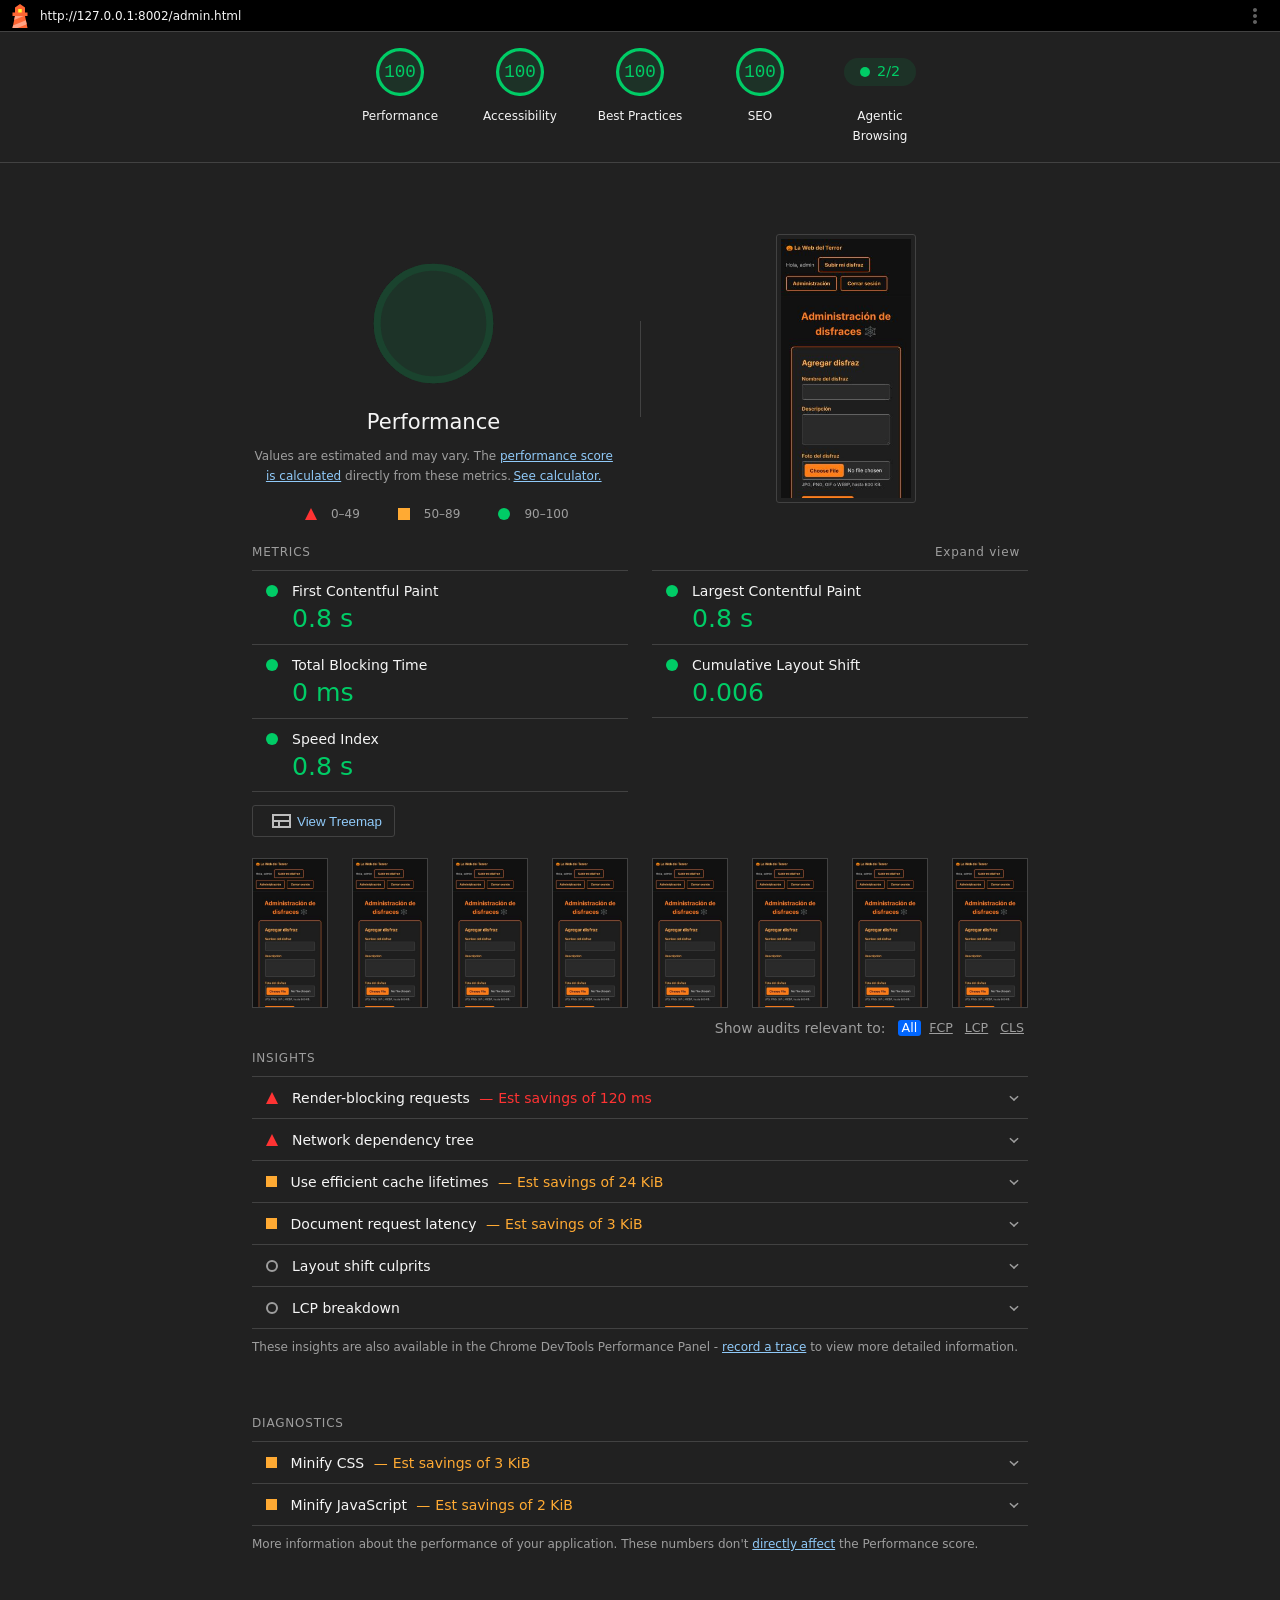
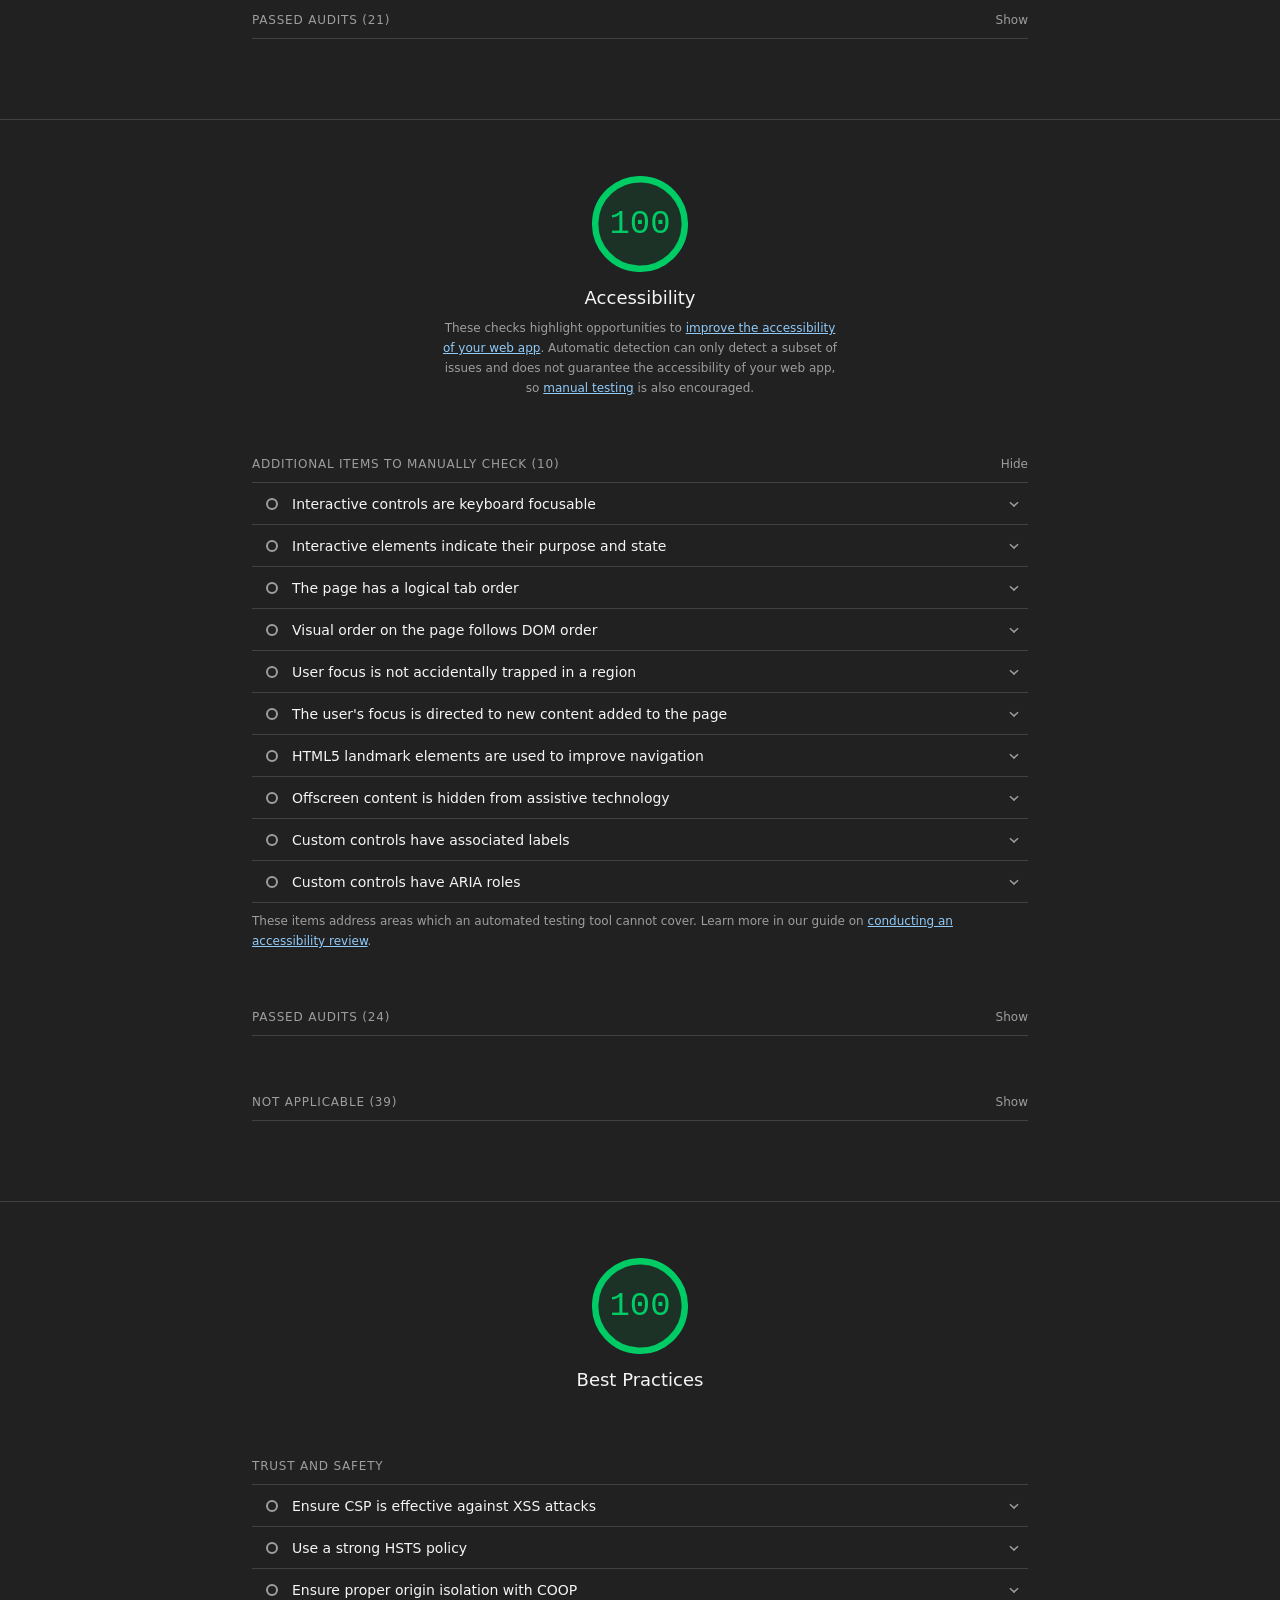
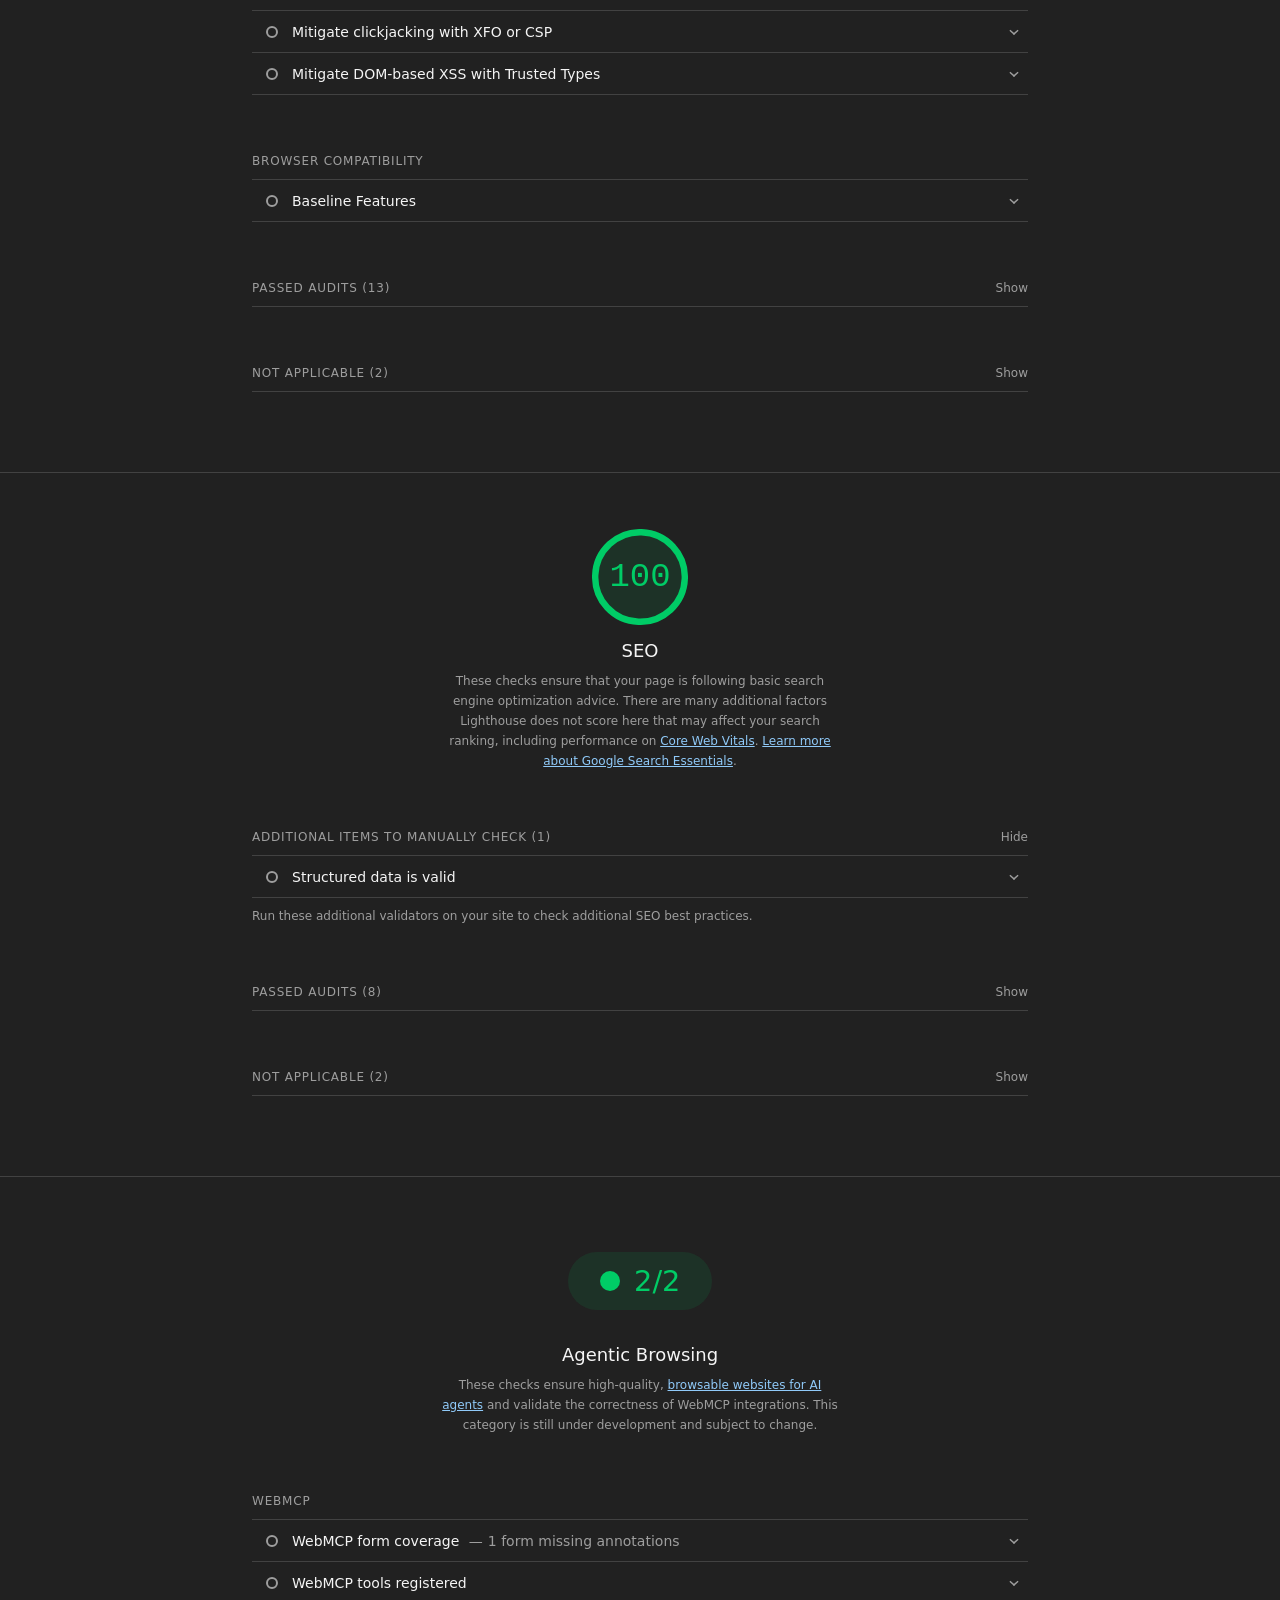
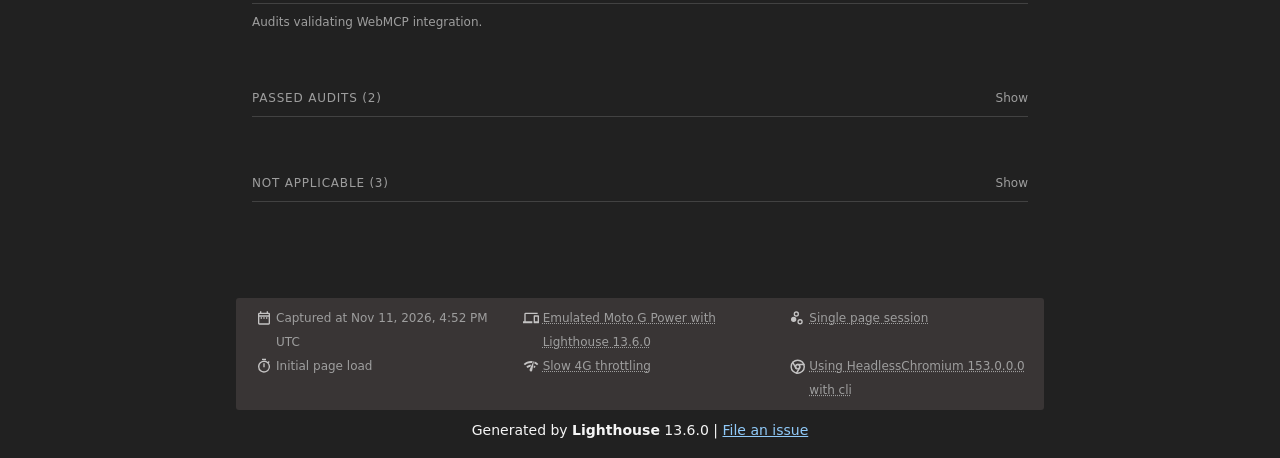
==== commit 99034148: "Evitar saltos de diseño al cargar el menú con sesión iniciada - El menú se dibuja con la última sesi" ====
--- a/docs/lighthouse/lighthouse_admin_logueado.html
+++ b/docs/lighthouse/lighthouse_admin_logueado.html
@@ -17,7 +17,7 @@
 
   <div id="lh-log"></div>
 
-  <script>window.__LIGHTHOUSE_JSON__ = {"lighthouseVersion":"13.6.0","requestedUrl":"http://127.0.0.1:8002/admin.html","mainDocumentUrl":"http://127.0.0.1:8002/admin.html","finalDisplayedUrl":"http://127.0.0.1:8002/admin.html","finalUrl":"http://127.0.0.1:8002/admin.html","fetchTime":"2026-11-10T22:03:17.863Z","gatherMode":"navigation","runWarnings":[],"userAgent":"Mozilla/5.0 (X11; Linux x86_64) AppleWebKit/537.36 (KHTML, like Gecko) HeadlessChrome/153.0.0.0 Safari/537.36","environment":{"networkUserAgent":"Mozilla/5.0 (Linux; Android 11; moto g power (2022)) AppleWebKit/537.36 (KHTML, like Gecko) Chrome/153.0.0.0 Mobile Safari/537.36","hostUserAgent":"Mozilla/5.0 (X11; Linux x86_64) AppleWebKit/537.36 (KHTML, like Gecko) HeadlessChrome/153.0.0.0 Safari/537.36","benchmarkIndex":2403,"credits":{"axe-core":"4.14.0","ard":"0.91 (f073b1e)"}},"audits":{"is-on-https":{"id":"is-on-https","title":"Uses HTTPS","description":"All sites should be protected with HTTPS, even ones that don't handle sensitive data. This includes avoiding [mixed content](https://developers.google.com/web/fundamentals/security/prevent-mixed-content/what-is-mixed-content), where some resources are loaded over HTTP despite the initial request being served over HTTPS. HTTPS prevents intruders from tampering with or passively listening in on the communications between your app and your users, and is a prerequisite for HTTP/2 and many new web platform APIs. [Learn more about HTTPS](https://developer.chrome.com/docs/lighthouse/pwa/is-on-https/).","score":1,"scoreDisplayMode":"binary","details":{"type":"table","headings":[{"key":"url","valueType":"url","label":"Insecure URL"},{"key":"resolution","valueType":"text","label":"Request Resolution"}],"items":[]}},"redirects-http":{"id":"redirects-http","title":"Redirects HTTP traffic to HTTPS","description":"Make sure that you redirect all HTTP traffic to HTTPS in order to enable secure web features for all your users. [Learn more](https://developer.chrome.com/docs/lighthouse/pwa/redirects-http/).","score":null,"scoreDisplayMode":"notApplicable"},"first-contentful-paint":{"id":"first-contentful-paint","title":"First Contentful Paint","description":"First Contentful Paint marks the time at which the first text or image is painted. [Learn more about the First Contentful Paint metric](https://developer.chrome.com/docs/lighthouse/performance/first-contentful-paint/).","score":1,"scoreDisplayMode":"numeric","numericValue":751.5262,"numericUnit":"millisecond","displayValue":"0.8 s","scoringOptions":{"p10":1800,"median":3000}},"largest-contentful-paint":{"id":"largest-contentful-paint","title":"Largest Contentful Paint","description":"Largest Contentful Paint marks the time at which the largest text or image is painted. [Learn more about the Largest Contentful Paint metric](https://developer.chrome.com/docs/lighthouse/performance/lighthouse-largest-contentful-paint/)","score":1,"scoreDisplayMode":"numeric","numericValue":751.5262,"numericUnit":"millisecond","displayValue":"0.8 s","scoringOptions":{"p10":2500,"median":4000}},"speed-index":{"id":"speed-index","title":"Speed Index","description":"Speed Index shows how quickly the contents of a page are visibly populated. [Learn more about the Speed Index metric](https://developer.chrome.com/docs/lighthouse/performance/speed-index/).","score":1,"scoreDisplayMode":"numeric","numericValue":751.5262,"numericUnit":"millisecond","displayValue":"0.8 s","scoringOptions":{"p10":3387,"median":5800}},"screenshot-thumbnails":{"id":"screenshot-thumbnails","title":"Screenshot Thumbnails","description":"This is what the load of your site looked like.","score":1,"scoreDisplayMode":"informative","details":{"type":"filmstrip","scale":3000,"items":[{"timing":375,"timestamp":430521772,"data":"[data-uri]"},{"timing":750,"timestamp":430896772,"data":"[data-uri]"},{"timing":1125,"timestamp":431271772,"data":"[data-uri]"},{"timing":1500,"timestamp":431646772,"data":"[data-uri]"},{"timing":1875,"timestamp":432021772,"data":"[data-uri]"},{"timing":2250,"timestamp":432396772,"data":"[data-uri]"},{"timing":2625,"timestamp":432771772,"data":"[data-uri]"},{"timing":3000,"timestamp":433146772,"data":"[data-uri]"}]}},"final-screenshot":{"id":"final-screenshot","title":"Final Screenshot","description":"The last screenshot captured of the pageload.","score":1,"scoreDisplayMode":"informative","details":{"type":"screenshot","timing":791,"timestamp":430937961,"data":"[data-uri]"}},"total-blocking-time":{"id":"total-blocking-time","title":"Total Blocking Time","description":"Sum of all time periods between FCP and Time to Interactive, when task length exceeded 50ms, expressed in milliseconds. [Learn more about the Total Blocking Time metric](https://developer.chrome.com/docs/lighthouse/performance/lighthouse-total-blocking-time/).","score":1,"scoreDisplayMode":"numeric","numericValue":0,"numericUnit":"millisecond","displayValue":"0 ms","scoringOptions":{"p10":200,"median":600}},"max-potential-fid":{"id":"max-potential-fid","title":"Max Potential First Input Delay","description":"The maximum potential First Input Delay that your users could experience is the duration of the longest task. [Learn more about the Maximum Potential First Input Delay metric](https://developer.chrome.com/docs/lighthouse/performance/lighthouse-max-potential-fid/).","score":0.82,"scoreDisplayMode":"numeric","numericValue":155,"numericUnit":"millisecond","displayValue":"160 ms"},"cumulative-layout-shift":{"id":"cumulative-layout-shift","title":"Cumulative Layout Shift","description":"Cumulative Layout Shift measures the movement of visible elements within the viewport. [Learn more about the Cumulative Layout Shift metric](https://web.dev/articles/cls).","score":0.97,"scoreDisplayMode":"numeric","numericValue":0.0611685753895079,"numericUnit":"unitless","displayValue":"0.061","scoringOptions":{"p10":0.1,"median":0.25},"details":{"type":"debugdata","items":[{"cumulativeLayoutShiftMainFrame":0.0611685753895079,"newEngineResultDiffered":false}]}},"errors-in-console":{"id":"errors-in-console","title":"No browser errors logged to the console","description":"Errors logged to the console indicate unresolved problems. They can come from network request failures and other browser concerns. [Learn more about this errors in console diagnostic audit](https://developer.chrome.com/docs/lighthouse/best-practices/errors-in-console/)","score":1,"scoreDisplayMode":"binary","details":{"type":"table","headings":[{"key":"sourceLocation","valueType":"source-location","label":"Source"},{"key":"description","valueType":"code","label":"Description"}],"items":[]}},"server-response-time":{"id":"server-response-time","title":"Initial server response time was short","description":"Keep the server response time for the main document short because all other requests depend on it. [Learn more about the Time to First Byte metric](https://developer.chrome.com/docs/lighthouse/performance/time-to-first-byte/).","score":1,"scoreDisplayMode":"metricSavings","numericValue":0,"numericUnit":"millisecond","displayValue":"Root document took 0 ms","metricSavings":{"FCP":0,"LCP":0},"details":{"type":"opportunity","headings":[{"key":"url","valueType":"url","label":"URL"},{"key":"responseTime","valueType":"timespanMs","label":"Time Spent"}],"items":[{"url":"http://127.0.0.1:8002/admin.html","responseTime":0}],"overallSavingsMs":0},"guidanceLevel":1},"interactive":{"id":"interactive","title":"Time to Interactive","description":"Time to Interactive is the amount of time it takes for the page to become fully interactive. [Learn more about the Time to Interactive metric](https://developer.chrome.com/docs/lighthouse/performance/interactive/).","score":1,"scoreDisplayMode":"numeric","numericValue":778.8631,"numericUnit":"millisecond","displayValue":"0.8 s"},"user-timings":{"id":"user-timings","title":"User Timing marks and measures","description":"Consider instrumenting your app with the User Timing API to measure your app's real-world performance during key user experiences. [Learn more about User Timing marks](https://developer.chrome.com/docs/lighthouse/performance/user-timings/).","score":null,"scoreDisplayMode":"notApplicable","details":{"type":"table","headings":[{"key":"name","valueType":"text","label":"Name"},{"key":"timingType","valueType":"text","label":"Type"},{"key":"startTime","valueType":"ms","granularity":0.01,"label":"Start Time"},{"key":"duration","valueType":"ms","granularity":0.01,"label":"Duration"}],"items":[]},"guidanceLevel":2},"redirects":{"id":"redirects","title":"Avoid multiple page redirects","description":"Redirects introduce additional delays before the page can be loaded. [Learn how to avoid page redirects](https://developer.chrome.com/docs/lighthouse/performance/redirects/).","score":1,"scoreDisplayMode":"metricSavings","numericValue":0,"numericUnit":"millisecond","displayValue":"","metricSavings":{"LCP":0,"FCP":0},"details":{"type":"opportunity","headings":[],"items":[],"overallSavingsMs":0},"guidanceLevel":2},"image-aspect-ratio":{"id":"image-aspect-ratio","title":"Displays images with correct aspect ratio","description":"Image display dimensions should match natural aspect ratio. [Learn more about image aspect ratio](https://developer.chrome.com/docs/lighthouse/best-practices/image-aspect-ratio/).","score":1,"scoreDisplayMode":"binary","details":{"type":"table","headings":[{"key":"node","valueType":"node","label":""},{"key":"url","valueType":"url","label":"URL"},{"key":"displayedAspectRatio","valueType":"text","label":"Aspect Ratio (Displayed)"},{"key":"actualAspectRatio","valueType":"text","label":"Aspect Ratio (Actual)"}],"items":[]}},"image-size-responsive":{"id":"image-size-responsive","title":"Serves images with appropriate resolution","description":"Image natural dimensions should be proportional to the display size and the pixel ratio to maximize image clarity. [Learn how to provide responsive images](https://web.dev/articles/serve-responsive-images).","score":1,"scoreDisplayMode":"binary","details":{"type":"table","headings":[{"key":"node","valueType":"node","label":""},{"key":"url","valueType":"url","label":"URL"},{"key":"displayedSize","valueType":"text","label":"Displayed size"},{"key":"actualSize","valueType":"text","label":"Actual size"},{"key":"expectedSize","valueType":"text","label":"Expected size"}],"items":[]}},"deprecations":{"id":"deprecations","title":"Avoids deprecated APIs","description":"Deprecated APIs will eventually be removed from the browser. [Learn more about deprecated APIs](https://developer.chrome.com/docs/lighthouse/best-practices/deprecations/).","score":1,"scoreDisplayMode":"binary","details":{"type":"table","headings":[{"key":"value","valueType":"text","label":"Deprecation / Warning"},{"key":"source","valueType":"source-location","label":"Source"}],"items":[]}},"third-party-cookies":{"id":"third-party-cookies","title":"Avoids third-party cookies","description":"Third-party cookies may be blocked in some contexts. [Learn more about preparing for third-party cookie restrictions](https://privacysandbox.google.com/cookies/prepare/overview).","score":1,"scoreDisplayMode":"binary","details":{"type":"table","headings":[{"key":"name","valueType":"text","label":"Name"},{"key":"url","valueType":"url","label":"URL"}],"items":[]}},"mainthread-work-breakdown":{"id":"mainthread-work-breakdown","title":"Minimizes main-thread work","description":"Consider reducing the time spent parsing, compiling and executing JS. You may find delivering smaller JS payloads helps with this. [Learn how to minimize main-thread work](https://developer.chrome.com/docs/lighthouse/performance/mainthread-work-breakdown/)","score":1,"scoreDisplayMode":"metricSavings","numericValue":650.6280000000008,"numericUnit":"millisecond","displayValue":"0.7 s","metricSavings":{"TBT":0},"details":{"type":"table","headings":[{"key":"groupLabel","valueType":"text","label":"Category"},{"key":"duration","valueType":"ms","granularity":1,"label":"Time Spent"}],"items":[{"group":"other","groupLabel":"Other","duration":485.00400000000076},{"group":"styleLayout","groupLabel":"Style & Layout","duration":106.88399999999999},{"group":"scriptEvaluation","groupLabel":"Script Evaluation","duration":40.02800000000002},{"group":"paintCompositeRender","groupLabel":"Rendering","duration":9.835999999999995},{"group":"parseHTML","groupLabel":"Parse HTML & CSS","duration":6.088},{"group":"scriptParseCompile","groupLabel":"Script Parsing & Compilation","duration":2.7880000000000003}],"sortedBy":["duration"]},"guidanceLevel":1},"bootup-time":{"id":"bootup-time","title":"JavaScript execution time","description":"Consider reducing the time spent parsing, compiling, and executing JS. You may find delivering smaller JS payloads helps with this. [Learn how to reduce Javascript execution time](https://developer.chrome.com/docs/lighthouse/performance/bootup-time/).","score":1,"scoreDisplayMode":"metricSavings","numericValue":40.13200000000001,"numericUnit":"millisecond","displayValue":"0.0 s","metricSavings":{"TBT":0},"details":{"type":"table","headings":[{"key":"url","valueType":"url","label":"URL"},{"key":"total","granularity":1,"valueType":"ms","label":"Total CPU Time"},{"key":"scripting","granularity":1,"valueType":"ms","label":"Script Evaluation"},{"key":"scriptParseCompile","granularity":1,"valueType":"ms","label":"Script Parse"}],"items":[{"url":"Unattributable","total":481.2840000000007,"scripting":24.224000000000014,"scriptParseCompile":0},{"url":"http://127.0.0.1:8002/admin.html","total":156.148,"scripting":13.575999999999997,"scriptParseCompile":2.332}],"summary":{"wastedMs":40.13200000000001},"sortedBy":["total"]},"guidanceLevel":1},"diagnostics":{"id":"diagnostics","title":"Diagnostics","description":"Collection of useful page vitals.","score":1,"scoreDisplayMode":"informative","details":{"type":"debugdata","items":[{"numRequests":14,"numScripts":4,"numStylesheets":1,"numFonts":0,"numTasks":637,"numTasksOver10ms":5,"numTasksOver25ms":1,"numTasksOver50ms":0,"numTasksOver100ms":0,"numTasksOver500ms":0,"rtt":0.6714,"throughput":17558202.716934074,"maxRtt":0.6714,"maxServerLatency":0.7631000000000001,"totalByteWeight":31506,"totalTaskTime":162.6569999999991,"mainDocumentTransferSize":4354}]}},"network-requests":{"id":"network-requests","title":"Network Requests","description":"Lists the network requests that were made during page load.","score":1,"scoreDisplayMode":"informative","details":{"type":"table","headings":[{"key":"url","valueType":"url","label":"URL"},{"key":"protocol","valueType":"text","label":"Protocol"},{"key":"networkRequestTime","valueType":"ms","granularity":1,"label":"Network Request Time"},{"key":"networkEndTime","valueType":"ms","granularity":1,"label":"Network End Time"},{"key":"transferSize","valueType":"bytes","displayUnit":"kb","granularity":1,"label":"Transfer Size"},{"key":"resourceSize","valueType":"bytes","displayUnit":"kb","granularity":1,"label":"Resource Size"},{"key":"statusCode","valueType":"text","label":"Status Code"},{"key":"mimeType","valueType":"text","label":"MIME Type"},{"key":"resourceType","valueType":"text","label":"Resource Type"}],"items":[{"url":"http://127.0.0.1:8002/admin.html","sessionTargetType":"page","protocol":"http/1.1","cache":"none","rendererStartTime":0,"networkRequestTime":2.716000000014901,"networkEndTime":11.327999999979511,"finished":true,"transferSize":4354,"resourceSize":4195,"statusCode":200,"mimeType":"text/html","resourceType":"Document","priority":"VeryHigh","experimentalFromMainFrame":true,"entity":"127.0.0.1"},{"url":"http://127.0.0.1:8002/css/estilos.css","sessionTargetType":"page","protocol":"http/1.1","cache":"none","rendererStartTime":74.34700000000885,"networkRequestTime":82.3300000000163,"networkEndTime":94.19599999999627,"finished":true,"transferSize":8897,"resourceSize":8739,"statusCode":200,"mimeType":"text/css","resourceType":"Stylesheet","priority":"VeryHigh","experimentalFromMainFrame":true,"entity":"127.0.0.1"},{"url":"http://127.0.0.1:8002/js/admin.js","sessionTargetType":"page","protocol":"http/1.1","cache":"none","rendererStartTime":74.84599999996135,"networkRequestTime":89.92099999997299,"networkEndTime":94.42399999999907,"finished":true,"transferSize":6788,"resourceSize":6631,"statusCode":200,"mimeType":"application/javascript","resourceType":"Script","priority":"High","experimentalFromMainFrame":true,"entity":"127.0.0.1"},{"url":"http://127.0.0.1:8002/js/api.js","sessionTargetType":"page","protocol":"http/1.1","cache":"none","rendererStartTime":116.10499999998137,"networkRequestTime":118.14499999996042,"networkEndTime":124.32799999997951,"finished":true,"transferSize":2209,"resourceSize":2052,"statusCode":200,"mimeType":"application/javascript","resourceType":"Script","priority":"High","experimentalFromMainFrame":true,"entity":"127.0.0.1"},{"url":"http://127.0.0.1:8002/js/nav.js","sessionTargetType":"page","protocol":"http/1.1","cache":"none","rendererStartTime":116.27399999997579,"networkRequestTime":118.29699999996228,"networkEndTime":124.50500000000466,"finished":true,"transferSize":1900,"resourceSize":1743,"statusCode":200,"mimeType":"application/javascript","resourceType":"Script","priority":"High","experimentalFromMainFrame":true,"entity":"127.0.0.1"},{"url":"http://127.0.0.1:8002/js/formulario.js","sessionTargetType":"page","protocol":"http/1.1","cache":"none","rendererStartTime":116.35599999997066,"networkRequestTime":118.38899999996647,"networkEndTime":124.6479999999865,"finished":true,"transferSize":1403,"resourceSize":1246,"statusCode":200,"mimeType":"application/javascript","resourceType":"Script","priority":"High","experimentalFromMainFrame":true,"entity":"127.0.0.1"},{"url":"http://127.0.0.1:8002/api/sesion.php","sessionTargetType":"page","protocol":"http/1.1","cache":"none","rendererStartTime":129.78800000000047,"networkRequestTime":130.8759999999893,"networkEndTime":134.73399999999674,"finished":true,"transferSize":382,"resourceSize":70,"statusCode":200,"mimeType":"application/json","resourceType":"Fetch","priority":"High","experimentalFromMainFrame":true,"entity":"127.0.0.1"},{"url":"http://127.0.0.1:8002/api/disfraces.php","sessionTargetType":"page","protocol":"http/1.1","cache":"none","rendererStartTime":140.94799999997485,"networkRequestTime":141.31599999999162,"networkEndTime":142.9999999999418,"finished":true,"transferSize":1040,"resourceSize":838,"statusCode":200,"mimeType":"application/json","resourceType":"Fetch","priority":"High","experimentalFromMainFrame":true,"entity":"127.0.0.1"},{"url":"http://127.0.0.1:8002/img/calabaza.svg","sessionTargetType":"page","protocol":"http/1.1","cache":"none","rendererStartTime":155.19599999999627,"networkRequestTime":155.50300000002608,"networkEndTime":157.80999999999767,"finished":true,"transferSize":651,"resourceSize":504,"statusCode":200,"mimeType":"image/svg+xml","resourceType":"Other","priority":"High","experimentalFromMainFrame":true,"entity":"127.0.0.1"},{"url":"http://127.0.0.1:8002/api/foto.php?id=3&v=3328285999","sessionTargetType":"page","protocol":"http/1.1","cache":"none","rendererStartTime":170.79200000001583,"networkRequestTime":171.13799999997718,"networkEndTime":186.8410000000149,"finished":true,"transferSize":828,"resourceSize":504,"statusCode":200,"mimeType":"image/svg+xml","resourceType":"Image","priority":"Low","experimentalFromMainFrame":true,"entity":"127.0.0.1"},{"url":"http://127.0.0.1:8002/api/foto.php?id=1&v=1069728265","sessionTargetType":"page","protocol":"http/1.1","cache":"none","rendererStartTime":171.12300000002142,"networkRequestTime":171.84700000000885,"networkEndTime":187.27600000001257,"finished":true,"transferSize":835,"resourceSize":511,"statusCode":200,"mimeType":"image/svg+xml","resourceType":"Image","priority":"Low","experimentalFromMainFrame":true,"entity":"127.0.0.1"},{"url":"http://127.0.0.1:8002/api/foto.php?id=2&v=891166124","sessionTargetType":"page","protocol":"http/1.1","cache":"none","rendererStartTime":171.36899999994785,"networkRequestTime":172.1149999999907,"networkEndTime":187.63000000000466,"finished":true,"transferSize":769,"resourceSize":445,"statusCode":200,"mimeType":"image/svg+xml","resourceType":"Image","priority":"Low","experimentalFromMainFrame":true,"entity":"127.0.0.1"},{"url":"http://127.0.0.1:8002/api/foto.php?id=5&v=3879299727","sessionTargetType":"page","protocol":"http/1.1","cache":"none","rendererStartTime":171.56599999999162,"networkRequestTime":172.9990000000107,"networkEndTime":187.8399999999674,"finished":true,"transferSize":805,"resourceSize":481,"statusCode":200,"mimeType":"image/svg+xml","resourceType":"Image","priority":"Low","experimentalFromMainFrame":true,"entity":"127.0.0.1"},{"url":"http://127.0.0.1:8002/api/foto.php?id=4&v=4273190242","sessionTargetType":"page","protocol":"http/1.1","cache":"none","rendererStartTime":172.13900000002468,"networkRequestTime":173.26400000002468,"networkEndTime":188.00399999995716,"finished":true,"transferSize":645,"resourceSize":321,"statusCode":200,"mimeType":"image/svg+xml","resourceType":"Image","priority":"Low","experimentalFromMainFrame":true,"entity":"127.0.0.1"}],"debugData":{"type":"debugdata","networkStartTimeTs":430148999,"initiators":[{"type":"parser","url":"http://127.0.0.1:8002/admin.html","lineNumber":8,"columnNumber":50},{"type":"parser","url":"http://127.0.0.1:8002/admin.html","lineNumber":9,"columnNumber":44},{"type":"script","url":"http://127.0.0.1:8002/js/admin.js","lineNumber":8,"columnNumber":42},{"type":"script","url":"http://127.0.0.1:8002/js/admin.js","lineNumber":9,"columnNumber":41},{"type":"script","url":"http://127.0.0.1:8002/js/admin.js","lineNumber":10,"columnNumber":24}]}}},"network-rtt":{"id":"network-rtt","title":"Network Round Trip Times","description":"Network round trip times (RTT) have a large impact on performance. If the RTT to an origin is high, it's an indication that servers closer to the user could improve performance. [Learn more about the Round Trip Time](https://hpbn.co/primer-on-latency-and-bandwidth/).","score":1,"scoreDisplayMode":"informative","numericValue":0.6714,"numericUnit":"millisecond","displayValue":"0 ms","details":{"type":"table","headings":[{"key":"origin","valueType":"text","label":"URL"},{"key":"rtt","valueType":"ms","granularity":1,"label":"Time Spent"}],"items":[{"origin":"http://127.0.0.1:8002","rtt":0.6714}],"sortedBy":["rtt"]}},"network-server-latency":{"id":"network-server-latency","title":"Server Backend Latencies","description":"Server latencies can impact web performance. If the server latency of an origin is high, it's an indication the server is overloaded or has poor backend performance. [Learn more about server response time](https://hpbn.co/primer-on-web-performance/#analyzing-the-resource-waterfall).","score":1,"scoreDisplayMode":"informative","numericValue":0.7631000000000001,"numericUnit":"millisecond","displayValue":"0 ms","details":{"type":"table","headings":[{"key":"origin","valueType":"text","label":"URL"},{"key":"serverResponseTime","valueType":"ms","granularity":1,"label":"Time Spent"}],"items":[{"origin":"http://127.0.0.1:8002","serverResponseTime":0.7631000000000001}],"sortedBy":["serverResponseTime"]}},"main-thread-tasks":{"id":"main-thread-tasks","title":"Tasks","description":"Lists the toplevel main thread tasks that executed during page load.","score":1,"scoreDisplayMode":"informative","details":{"type":"table","headings":[{"key":"startTime","valueType":"ms","granularity":1,"label":"Start Time"},{"key":"duration","valueType":"ms","granularity":1,"label":"End Time"}],"items":[{"duration":10.276,"startTime":16.672},{"duration":38.761,"startTime":26.958},{"duration":12.219,"startTime":65.77},{"duration":16.611,"startTime":97.553},{"duration":7.457,"startTime":131.098},{"duration":10.074,"startTime":145.704},{"duration":9.656,"startTime":160.598}]}},"metrics":{"id":"metrics","title":"Metrics","description":"Collects all available metrics.","score":1,"scoreDisplayMode":"informative","numericValue":779,"numericUnit":"millisecond","details":{"type":"debugdata","items":[{"firstContentfulPaint":752,"largestContentfulPaint":752,"interactive":779,"speedIndex":752,"totalBlockingTime":0,"maxPotentialFID":155,"cumulativeLayoutShift":0.0611685753895079,"cumulativeLayoutShiftMainFrame":0.0611685753895079,"timeToFirstByte":451,"observedTimeOrigin":0,"observedTimeOriginTs":430146772,"observedNavigationStart":0,"observedNavigationStartTs":430146772,"observedFirstPaint":122,"observedFirstPaintTs":430268921,"observedFirstContentfulPaint":122,"observedFirstContentfulPaintTs":430268921,"observedFirstContentfulPaintAllFrames":122,"observedFirstContentfulPaintAllFramesTs":430268921,"observedLargestContentfulPaint":122,"observedLargestContentfulPaintTs":430268921,"observedLargestContentfulPaintAllFrames":122,"observedLargestContentfulPaintAllFramesTs":430268921,"observedTraceEnd":2508,"observedTraceEndTs":432655021,"observedLoad":138,"observedLoadTs":430284828,"observedDomContentLoaded":134,"observedDomContentLoadedTs":430280362,"observedCumulativeLayoutShift":0.0611685753895079,"observedCumulativeLayoutShiftMainFrame":0.0611685753895079,"observedFirstVisualChange":122,"observedFirstVisualChangeTs":430268772,"observedLastVisualChange":168,"observedLastVisualChangeTs":430314772,"observedSpeedIndex":158,"observedSpeedIndexTs":430304576},{"lcpInvalidated":false}]}},"resource-summary":{"id":"resource-summary","title":"Resources Summary","description":"Aggregates all network requests and groups them by type","score":1,"scoreDisplayMode":"informative","details":{"type":"table","headings":[{"key":"label","valueType":"text","label":"Resource Type"},{"key":"requestCount","valueType":"numeric","label":"Requests"},{"key":"transferSize","valueType":"bytes","label":"Transfer Size"}],"items":[{"resourceType":"total","label":"Total","requestCount":14,"transferSize":31506},{"resourceType":"script","label":"Script","requestCount":4,"transferSize":12300},{"resourceType":"stylesheet","label":"Stylesheet","requestCount":1,"transferSize":8897},{"resourceType":"document","label":"Document","requestCount":1,"transferSize":4354},{"resourceType":"image","label":"Image","requestCount":5,"transferSize":3882},{"resourceType":"other","label":"Other","requestCount":3,"transferSize":2073},{"resourceType":"media","label":"Media","requestCount":0,"transferSize":0},{"resourceType":"font","label":"Font","requestCount":0,"transferSize":0},{"resourceType":"third-party","label":"Third-party","requestCount":0,"transferSize":0}]}},"layout-shifts":{"id":"layout-shifts","title":"Avoid large layout shifts","description":"These are the largest layout shifts observed on the page. Each table item represents a single layout shift, and shows the element that shifted the most. Below each item are possible root causes that led to the layout shift. Some of these layout shifts may not be included in the CLS metric value due to [windowing](https://web.dev/articles/cls#what_is_cls). [Learn how to improve CLS](https://web.dev/articles/optimize-cls)","score":1,"scoreDisplayMode":"informative","displayValue":"1 layout shift found","metricSavings":{"CLS":0.061},"details":{"type":"table","headings":[{"key":"node","valueType":"node","subItemsHeading":{"key":"extra"},"label":"Element"},{"key":"score","valueType":"numeric","subItemsHeading":{"key":"cause","valueType":"text"},"granularity":0.001,"label":"Layout shift score"}],"items":[{"node":{"type":"node","lhId":"page-1-MAIN","path":"1,HTML,1,BODY,2,MAIN","selector":"body > main#contenido","boundingRect":{"top":182,"bottom":1798,"left":0,"right":412,"width":412,"height":1616},"snippet":"\u003cmain id=\"contenido\" tabindex=\"-1\" class=\"admin\">","nodeLabel":"Administración de disfraces 🕸️\nAgregar disfraz\nNombre del disfraz\nDescripción\nFo…"},"score":0.0611685753895079}]},"guidanceLevel":2},"long-tasks":{"id":"long-tasks","title":"Avoid long main-thread tasks","description":"Lists the longest tasks on the main thread, useful for identifying worst contributors to input delay. [Learn how to avoid long main-thread tasks](https://web.dev/articles/optimize-long-tasks)","score":1,"scoreDisplayMode":"informative","displayValue":"1 long task found","metricSavings":{"TBT":0},"details":{"type":"table","headings":[{"key":"url","valueType":"url","label":"URL"},{"key":"startTime","valueType":"ms","granularity":1,"label":"Start Time"},{"key":"duration","valueType":"ms","granularity":1,"label":"Duration"}],"items":[{"url":"Unattributable","duration":155,"startTime":642.7631}],"sortedBy":["duration"],"skipSumming":["startTime"],"debugData":{"type":"debugdata","urls":["Unattributable"],"tasks":[{"urlIndex":0,"startTime":642.8,"duration":155,"other":155}]}},"guidanceLevel":1},"non-composited-animations":{"id":"non-composited-animations","title":"Avoid non-composited animations","description":"Animations which are not composited can be janky and increase CLS. [Learn how to avoid non-composited animations](https://developer.chrome.com/docs/lighthouse/performance/non-composited-animations/)","score":null,"scoreDisplayMode":"notApplicable","metricSavings":{"CLS":0},"details":{"type":"table","headings":[{"key":"node","valueType":"node","subItemsHeading":{"key":"failureReason","valueType":"text"},"label":"Element"}],"items":[]},"guidanceLevel":2},"unsized-images":{"id":"unsized-images","title":"Image elements have explicit `width` and `height`","description":"Set an explicit width and height on image elements to reduce layout shifts and improve CLS. [Learn how to set image dimensions](https://web.dev/articles/optimize-cls#images_without_dimensions)","score":1,"scoreDisplayMode":"metricSavings","metricSavings":{"CLS":0},"details":{"type":"table","headings":[{"key":"node","valueType":"node","label":""},{"key":"url","valueType":"url","label":"URL"}],"items":[]},"guidanceLevel":4},"valid-source-maps":{"id":"valid-source-maps","title":"Page has valid source maps","description":"Source maps translate minified code to the original source code. This helps developers debug in production. In addition, Lighthouse is able to provide further insights. Consider deploying source maps to take advantage of these benefits. [Learn more about source maps](https://developer.chrome.com/docs/devtools/javascript/source-maps/).","score":1,"scoreDisplayMode":"binary","details":{"type":"table","headings":[{"key":"scriptUrl","valueType":"url","subItemsHeading":{"key":"error"},"label":"URL"},{"key":"sourceMapUrl","valueType":"url","label":"Map URL"}],"items":[]}},"csp-xss":{"id":"csp-xss","title":"Ensure CSP is effective against XSS attacks","description":"A strong Content Security Policy (CSP) significantly reduces the risk of cross-site scripting (XSS) attacks. [Learn how to use a CSP to prevent XSS](https://developer.chrome.com/docs/lighthouse/best-practices/csp-xss/)","score":1,"scoreDisplayMode":"informative","details":{"type":"table","headings":[{"key":"description","valueType":"text","subItemsHeading":{"key":"description"},"label":"Description"},{"key":"directive","valueType":"code","subItemsHeading":{"key":"directive"},"label":"Directive"},{"key":"severity","valueType":"text","subItemsHeading":{"key":"severity"},"label":"Severity"}],"items":[{"severity":"High","description":"No CSP found in enforcement mode"}]}},"has-hsts":{"id":"has-hsts","title":"Use a strong HSTS policy","description":"Deployment of the HSTS header significantly reduces the risk of downgrading HTTP connections and eavesdropping attacks. A rollout in stages, starting with a low max-age is recommended. [Learn more about using a strong HSTS policy.](https://developer.chrome.com/docs/lighthouse/best-practices/has-hsts)","score":1,"scoreDisplayMode":"informative","details":{"type":"table","headings":[{"key":"description","valueType":"text","subItemsHeading":{"key":"description"},"label":"Description"},{"key":"directive","valueType":"code","subItemsHeading":{"key":"directive"},"label":"Directive"},{"key":"severity","valueType":"text","subItemsHeading":{"key":"severity"},"label":"Severity"}],"items":[{"severity":"High","description":"No HSTS header found"}]}},"origin-isolation":{"id":"origin-isolation","title":"Ensure proper origin isolation with COOP","description":"The Cross-Origin-Opener-Policy (COOP) can be used to isolate the top-level window from other documents such as pop-ups. [Learn more about deploying the COOP header.](https://web.dev/articles/why-coop-coep#coop)","score":1,"scoreDisplayMode":"informative","details":{"type":"table","headings":[{"key":"description","valueType":"text","subItemsHeading":{"key":"description"},"label":"Description"},{"key":"directive","valueType":"code","subItemsHeading":{"key":"directive"},"label":"Directive"},{"key":"severity","valueType":"text","subItemsHeading":{"key":"severity"},"label":"Severity"}],"items":[{"description":"No COOP header found","severity":"High"}]}},"clickjacking-mitigation":{"id":"clickjacking-mitigation","title":"Mitigate clickjacking with XFO or CSP","description":"The `X-Frame-Options` (XFO) header or the `frame-ancestors` directive in the `Content-Security-Policy` (CSP) header control where a page can be embedded. These can mitigate clickjacking attacks by blocking some or all sites from embedding the page. [Learn more about mitigating clickjacking](https://developer.chrome.com/docs/lighthouse/best-practices/clickjacking-mitigation).","score":1,"scoreDisplayMode":"informative","details":{"type":"table","headings":[{"key":"description","valueType":"text","subItemsHeading":{"key":"description"},"label":"Description"},{"key":"severity","valueType":"text","subItemsHeading":{"key":"severity"},"label":"Severity"}],"items":[{"severity":"High","description":"No frame control policy found"}]}},"trusted-types-xss":{"id":"trusted-types-xss","title":"Mitigate DOM-based XSS with Trusted Types","description":"The `require-trusted-types-for` directive in the `Content-Security-Policy` (CSP) header instructs user agents to control the data passed to DOM XSS sink functions. [Learn more about mitigating DOM-based XSS with Trusted Types](https://developer.chrome.com/docs/lighthouse/best-practices/trusted-types-xss).","score":1,"scoreDisplayMode":"informative","details":{"type":"table","headings":[{"key":"description","valueType":"text","subItemsHeading":{"key":"description"},"label":"Description"},{"key":"severity","valueType":"text","subItemsHeading":{"key":"severity"},"label":"Severity"}],"items":[{"severity":"High","description":"No `Content-Security-Policy` header with Trusted Types directive found"}]}},"script-treemap-data":{"id":"script-treemap-data","title":"Script Treemap Data","description":"Used for treemap app","score":1,"scoreDisplayMode":"informative","details":{"type":"treemap-data","nodes":[{"name":"http://127.0.0.1:8002/js/admin.js","resourceBytes":6615,"encodedBytes":6631,"unusedBytes":3070},{"name":"http://127.0.0.1:8002/js/api.js","resourceBytes":2046,"encodedBytes":2052,"unusedBytes":329},{"name":"http://127.0.0.1:8002/js/nav.js","resourceBytes":1736,"encodedBytes":1743,"unusedBytes":127},{"name":"http://127.0.0.1:8002/js/formulario.js","resourceBytes":1241,"encodedBytes":1246,"unusedBytes":1008}]}},"accesskeys":{"id":"accesskeys","title":"`[accesskey]` values are unique","description":"Access keys let users quickly focus a part of the page. For proper navigation, each access key must be unique. [Learn more about access keys](https://dequeuniversity.com/rules/axe/4.14/accesskeys).","score":null,"scoreDisplayMode":"notApplicable"},"aria-allowed-attr":{"id":"aria-allowed-attr","title":"`[aria-*]` attributes match their roles","description":"Each ARIA `role` supports a specific subset of `aria-*` attributes. Mismatching these invalidates the `aria-*` attributes. [Learn how to match ARIA attributes to their roles](https://dequeuniversity.com/rules/axe/4.14/aria-allowed-attr).","score":1,"scoreDisplayMode":"binary","details":{"type":"table","headings":[{"key":"node","valueType":"node","subItemsHeading":{"key":"relatedNode","valueType":"node"},"label":"Failing Elements"}],"items":[]}},"aria-allowed-role":{"id":"aria-allowed-role","title":"Uses ARIA roles only on compatible elements","description":"Many HTML elements can only be assigned certain ARIA roles. Using ARIA roles where they are not allowed can interfere with the accessibility of the web page. [Learn more about ARIA roles](https://dequeuniversity.com/rules/axe/4.14/aria-allowed-role).","score":null,"scoreDisplayMode":"notApplicable"},"aria-command-name":{"id":"aria-command-name","title":"`button`, `link`, and `menuitem` elements have accessible names","description":"When an element doesn't have an accessible name, screen readers announce it with a generic name, making it unusable for users who rely on screen readers. [Learn how to make command elements more accessible](https://dequeuniversity.com/rules/axe/4.14/aria-command-name).","score":null,"scoreDisplayMode":"notApplicable"},"aria-conditional-attr":{"id":"aria-conditional-attr","title":"ARIA attributes are used as specified for the element's role","description":"Some ARIA attributes are only allowed on an element under certain conditions. [Learn more about conditional ARIA attributes](https://dequeuniversity.com/rules/axe/4.14/aria-conditional-attr).","score":1,"scoreDisplayMode":"binary","details":{"type":"table","headings":[{"key":"node","valueType":"node","subItemsHeading":{"key":"relatedNode","valueType":"node"},"label":"Failing Elements"}],"items":[]}},"aria-deprecated-role":{"id":"aria-deprecated-role","title":"Deprecated ARIA roles were not used","description":"Deprecated ARIA roles may not be processed correctly by assistive technology. [Learn more about deprecated ARIA roles](https://dequeuniversity.com/rules/axe/4.14/aria-deprecated-role).","score":null,"scoreDisplayMode":"notApplicable"},"aria-dialog-name":{"id":"aria-dialog-name","title":"Elements with `role=\"dialog\"` or `role=\"alertdialog\"` have accessible names.","description":"ARIA dialog elements without accessible names may prevent screen readers users from discerning the purpose of these elements. [Learn how to make ARIA dialog elements more accessible](https://dequeuniversity.com/rules/axe/4.14/aria-dialog-name).","score":null,"scoreDisplayMode":"notApplicable"},"aria-hidden-body":{"id":"aria-hidden-body","title":"`[aria-hidden=\"true\"]` is not present on the document `\u003cbody>`","description":"Assistive technologies, like screen readers, work inconsistently when `aria-hidden=\"true\"` is set on the document `\u003cbody>`. [Learn how `aria-hidden` affects the document body](https://dequeuniversity.com/rules/axe/4.14/aria-hidden-body).","score":1,"scoreDisplayMode":"binary","details":{"type":"table","headings":[{"key":"node","valueType":"node","subItemsHeading":{"key":"relatedNode","valueType":"node"},"label":"Failing Elements"}],"items":[]}},"aria-hidden-focus":{"id":"aria-hidden-focus","title":"`[aria-hidden=\"true\"]` elements do not contain focusable descendents","description":"Focusable descendents within an `[aria-hidden=\"true\"]` element prevent those interactive elements from being available to users of assistive technologies like screen readers. [Learn how `aria-hidden` affects focusable elements](https://dequeuniversity.com/rules/axe/4.14/aria-hidden-focus).","score":1,"scoreDisplayMode":"binary","details":{"type":"table","headings":[{"key":"node","valueType":"node","subItemsHeading":{"key":"relatedNode","valueType":"node"},"label":"Failing Elements"}],"items":[]}},"aria-input-field-name":{"id":"aria-input-field-name","title":"ARIA input fields have accessible names","description":"When an input field doesn't have an accessible name, screen readers announce it with a generic name, making it unusable for users who rely on screen readers. [Learn more about input field labels](https://dequeuniversity.com/rules/axe/4.14/aria-input-field-name).","score":null,"scoreDisplayMode":"notApplicable"},"aria-meter-name":{"id":"aria-meter-name","title":"ARIA `meter` elements have accessible names","description":"When a meter element doesn't have an accessible name, screen readers announce it with a generic name, making it unusable for users who rely on screen readers. [Learn how to name `meter` elements](https://dequeuniversity.com/rules/axe/4.14/aria-meter-name).","score":null,"scoreDisplayMode":"notApplicable"},"aria-progressbar-name":{"id":"aria-progressbar-name","title":"ARIA `progressbar` elements have accessible names","description":"When a `progressbar` element doesn't have an accessible name, screen readers announce it with a generic name, making it unusable for users who rely on screen readers. [Learn how to label `progressbar` elements](https://dequeuniversity.com/rules/axe/4.14/aria-progressbar-name).","score":null,"scoreDisplayMode":"notApplicable"},"aria-prohibited-attr":{"id":"aria-prohibited-attr","title":"Elements use only permitted ARIA attributes","description":"Using ARIA attributes in roles where they are prohibited can mean that important information is not communicated to users of assistive technologies. [Learn more about prohibited ARIA roles](https://dequeuniversity.com/rules/axe/4.14/aria-prohibited-attr).","score":1,"scoreDisplayMode":"binary","details":{"type":"table","headings":[{"key":"node","valueType":"node","subItemsHeading":{"key":"relatedNode","valueType":"node"},"label":"Failing Elements"}],"items":[]}},"aria-required-attr":{"id":"aria-required-attr","title":"`[role]`s have all required `[aria-*]` attributes","description":"Some ARIA roles have required attributes that describe the state of the element to screen readers. [Learn more about roles and required attributes](https://dequeuniversity.com/rules/axe/4.14/aria-required-attr).","score":null,"scoreDisplayMode":"notApplicable"},"aria-required-children":{"id":"aria-required-children","title":"Elements with an ARIA `[role]` that require children to contain a specific `[role]` have all required children.","description":"Some ARIA parent roles must contain specific child roles to perform their intended accessibility functions. [Learn more about roles and required children elements](https://dequeuniversity.com/rules/axe/4.14/aria-required-children).","score":null,"scoreDisplayMode":"notApplicable"},"aria-required-parent":{"id":"aria-required-parent","title":"`[role]`s are contained by their required parent element","description":"Some ARIA child roles must be contained by specific parent roles to properly perform their intended accessibility functions. [Learn more about ARIA roles and required parent element](https://dequeuniversity.com/rules/axe/4.14/aria-required-parent).","score":null,"scoreDisplayMode":"notApplicable"},"aria-roles":{"id":"aria-roles","title":"`[role]` values are valid","description":"ARIA roles must have valid values in order to perform their intended accessibility functions. [Learn more about valid ARIA roles](https://dequeuniversity.com/rules/axe/4.14/aria-roles).","score":null,"scoreDisplayMode":"notApplicable"},"aria-text":{"id":"aria-text","title":"Elements with the `role=text` attribute do not have focusable descendents.","description":"Adding `role=text` around a text node split by markup enables VoiceOver to treat it as one phrase, but the element's focusable descendents will not be announced. [Learn more about the `role=text` attribute](https://dequeuniversity.com/rules/axe/4.14/aria-text).","score":null,"scoreDisplayMode":"notApplicable"},"aria-toggle-field-name":{"id":"aria-toggle-field-name","title":"ARIA toggle fields have accessible names","description":"When a toggle field doesn't have an accessible name, screen readers announce it with a generic name, making it unusable for users who rely on screen readers. [Learn more about toggle fields](https://dequeuniversity.com/rules/axe/4.14/aria-toggle-field-name).","score":null,"scoreDisplayMode":"notApplicable"},"aria-tooltip-name":{"id":"aria-tooltip-name","title":"ARIA `tooltip` elements have accessible names","description":"When a tooltip element doesn't have an accessible name, screen readers announce it with a generic name, making it unusable for users who rely on screen readers. [Learn how to name `tooltip` elements](https://dequeuniversity.com/rules/axe/4.14/aria-tooltip-name).","score":null,"scoreDisplayMode":"notApplicable"},"aria-treeitem-name":{"id":"aria-treeitem-name","title":"ARIA `treeitem` elements have accessible names","description":"When a `treeitem` element doesn't have an accessible name, screen readers announce it with a generic name, making it unusable for users who rely on screen readers. [Learn more about labeling `treeitem` elements](https://dequeuniversity.com/rules/axe/4.14/aria-treeitem-name).","score":null,"scoreDisplayMode":"notApplicable"},"aria-valid-attr-value":{"id":"aria-valid-attr-value","title":"`[aria-*]` attributes have valid values","description":"Assistive technologies, like screen readers, can't interpret ARIA attributes with invalid values. [Learn more about valid values for ARIA attributes](https://dequeuniversity.com/rules/axe/4.14/aria-valid-attr-value).","score":1,"scoreDisplayMode":"binary","details":{"type":"table","headings":[{"key":"node","valueType":"node","subItemsHeading":{"key":"relatedNode","valueType":"node"},"label":"Failing Elements"}],"items":[]}},"aria-valid-attr":{"id":"aria-valid-attr","title":"`[aria-*]` attributes are valid and not misspelled","description":"Assistive technologies, like screen readers, can't interpret ARIA attributes with invalid names. [Learn more about valid ARIA attributes](https://dequeuniversity.com/rules/axe/4.14/aria-valid-attr).","score":1,"scoreDisplayMode":"binary","details":{"type":"table","headings":[{"key":"node","valueType":"node","subItemsHeading":{"key":"relatedNode","valueType":"node"},"label":"Failing Elements"}],"items":[]}},"button-name":{"id":"button-name","title":"Buttons have an accessible name","description":"When a button doesn't have an accessible name, screen readers announce it as \"button\", making it unusable for users who rely on screen readers. [Learn how to make buttons more accessible](https://dequeuniversity.com/rules/axe/4.14/button-name).","score":1,"scoreDisplayMode":"binary","details":{"type":"table","headings":[{"key":"node","valueType":"node","subItemsHeading":{"key":"relatedNode","valueType":"node"},"label":"Failing Elements"}],"items":[]}},"bypass":{"id":"bypass","title":"The page contains a heading, skip link, or landmark region","description":"Adding ways to bypass repetitive content lets keyboard users navigate the page more efficiently. [Learn more about bypass blocks](https://dequeuniversity.com/rules/axe/4.14/bypass).","score":null,"scoreDisplayMode":"notApplicable"},"color-contrast":{"id":"color-contrast","title":"Background and foreground colors have a sufficient contrast ratio","description":"Low-contrast text is difficult or impossible for many users to read. [Learn how to provide sufficient color contrast](https://dequeuniversity.com/rules/axe/4.14/color-contrast).","score":1,"scoreDisplayMode":"binary","details":{"type":"table","headings":[{"key":"node","valueType":"node","subItemsHeading":{"key":"relatedNode","valueType":"node"},"label":"Failing Elements"}],"items":[]}},"definition-list":{"id":"definition-list","title":"`\u003cdl>`'s contain only properly-ordered `\u003cdt>` and `\u003cdd>` groups, `\u003cscript>`, `\u003ctemplate>` or `\u003cdiv>` elements.","description":"When definition lists are not properly marked up, screen readers may produce confusing or inaccurate output. [Learn how to structure definition lists correctly](https://dequeuniversity.com/rules/axe/4.14/definition-list).","score":null,"scoreDisplayMode":"notApplicable"},"dlitem":{"id":"dlitem","title":"Definition list items are wrapped in `\u003cdl>` elements","description":"Definition list items (`\u003cdt>` and `\u003cdd>`) must be wrapped in a parent `\u003cdl>` element to ensure that screen readers can properly announce them. [Learn how to structure definition lists correctly](https://dequeuniversity.com/rules/axe/4.14/dlitem).","score":null,"scoreDisplayMode":"notApplicable"},"document-title":{"id":"document-title","title":"Document has a `\u003ctitle>` element","description":"The title gives screen reader users an overview of the page, and search engine users rely on it heavily to determine if a page is relevant to their search. [Learn more about document titles](https://dequeuniversity.com/rules/axe/4.14/document-title).","score":1,"scoreDisplayMode":"binary","details":{"type":"table","headings":[{"key":"node","valueType":"node","subItemsHeading":{"key":"relatedNode","valueType":"node"},"label":"Failing Elements"}],"items":[]}},"duplicate-id-aria":{"id":"duplicate-id-aria","title":"ARIA IDs are unique","description":"The value of an ARIA ID must be unique to prevent other instances from being overlooked by assistive technologies. [Learn how to fix duplicate ARIA IDs](https://dequeuniversity.com/rules/axe/4.14/duplicate-id-aria).","score":null,"scoreDisplayMode":"notApplicable"},"empty-heading":{"id":"empty-heading","title":"All heading elements contain content.","description":"A heading with no content or inaccessible text prevent screen reader users from accessing information on the page's structure. [Learn more about headings](https://dequeuniversity.com/rules/axe/4.14/empty-heading).","score":null,"scoreDisplayMode":"notApplicable"},"form-field-multiple-labels":{"id":"form-field-multiple-labels","title":"No form fields have multiple labels","description":"Form fields with multiple labels can be confusingly announced by assistive technologies like screen readers which use either the first, the last, or all of the labels. [Learn how to use form labels](https://dequeuniversity.com/rules/axe/4.14/form-field-multiple-labels).","score":null,"scoreDisplayMode":"notApplicable"},"frame-title":{"id":"frame-title","title":"`\u003cframe>` or `\u003ciframe>` elements have a title","description":"Screen reader users rely on frame titles to describe the contents of frames. [Learn more about frame titles](https://dequeuniversity.com/rules/axe/4.14/frame-title).","score":null,"scoreDisplayMode":"notApplicable"},"heading-order":{"id":"heading-order","title":"Heading elements appear in a sequentially-descending order","description":"Properly ordered headings that do not skip levels convey the semantic structure of the page, making it easier to navigate and understand when using assistive technologies. [Learn more about heading order](https://dequeuniversity.com/rules/axe/4.14/heading-order).","score":1,"scoreDisplayMode":"binary","details":{"type":"table","headings":[{"key":"node","valueType":"node","subItemsHeading":{"key":"relatedNode","valueType":"node"},"label":"Failing Elements"}],"items":[]}},"html-has-lang":{"id":"html-has-lang","title":"`\u003chtml>` element has a `[lang]` attribute","description":"If a page doesn't specify a `lang` attribute, a screen reader assumes that the page is in the default language that the user chose when setting up the screen reader. If the page isn't actually in the default language, then the screen reader might not announce the page's text correctly. [Learn more about the `lang` attribute](https://dequeuniversity.com/rules/axe/4.14/html-has-lang).","score":1,"scoreDisplayMode":"binary","details":{"type":"table","headings":[{"key":"node","valueType":"node","subItemsHeading":{"key":"relatedNode","valueType":"node"},"label":"Failing Elements"}],"items":[]}},"html-lang-valid":{"id":"html-lang-valid","title":"`\u003chtml>` element has a valid value for its `[lang]` attribute","description":"Specifying a valid [BCP 47 language](https://www.w3.org/International/questions/qa-choosing-language-tags#question) helps screen readers announce text properly. [Learn how to use the `lang` attribute](https://dequeuniversity.com/rules/axe/4.14/html-lang-valid).","score":1,"scoreDisplayMode":"binary","details":{"type":"table","headings":[{"key":"node","valueType":"node","subItemsHeading":{"key":"relatedNode","valueType":"node"},"label":"Failing Elements"}],"items":[]}},"html-xml-lang-mismatch":{"id":"html-xml-lang-mismatch","title":"`\u003chtml>` element has an `[xml:lang]` attribute with the same base language as the `[lang]` attribute.","description":"If the webpage does not specify a consistent language, then the screen reader might not announce the page's text correctly. [Learn more about the `lang` attribute](https://dequeuniversity.com/rules/axe/4.14/html-xml-lang-mismatch).","score":null,"scoreDisplayMode":"notApplicable"},"identical-links-same-purpose":{"id":"identical-links-same-purpose","title":"Identical links have the same purpose.","description":"Links with the same destination should have the same description, to help users understand the link's purpose and decide whether to follow it. [Learn more about identical links](https://dequeuniversity.com/rules/axe/4.14/identical-links-same-purpose).","score":null,"scoreDisplayMode":"notApplicable"},"image-alt":{"id":"image-alt","title":"Image elements have `[alt]` attributes","description":"Informative elements should aim for short, descriptive alternate text. Decorative elements can be ignored with an empty alt attribute. [Learn more about the `alt` attribute](https://dequeuniversity.com/rules/axe/4.14/image-alt).","score":1,"scoreDisplayMode":"binary","details":{"type":"table","headings":[{"key":"node","valueType":"node","subItemsHeading":{"key":"relatedNode","valueType":"node"},"label":"Failing Elements"}],"items":[]}},"image-redundant-alt":{"id":"image-redundant-alt","title":"Image elements do not have `[alt]` attributes that are redundant text.","description":"Informative elements should aim for short, descriptive alternative text. Alternative text that is exactly the same as the text adjacent to the link or image is potentially confusing for screen reader users, because the text will be read twice. [Learn more about the `alt` attribute](https://dequeuniversity.com/rules/axe/4.14/image-redundant-alt).","score":null,"scoreDisplayMode":"notApplicable"},"input-button-name":{"id":"input-button-name","title":"Input buttons have discernible text.","description":"Adding discernable and accessible text to input buttons may help screen reader users understand the purpose of the input button. [Learn more about input buttons](https://dequeuniversity.com/rules/axe/4.14/input-button-name).","score":null,"scoreDisplayMode":"notApplicable"},"input-image-alt":{"id":"input-image-alt","title":"`\u003cinput type=\"image\">` elements have `[alt]` text","description":"When an image is being used as an `\u003cinput>` button, providing alternative text can help screen reader users understand the purpose of the button. [Learn about input image alt text](https://dequeuniversity.com/rules/axe/4.14/input-image-alt).","score":null,"scoreDisplayMode":"notApplicable"},"label-content-name-mismatch":{"id":"label-content-name-mismatch","title":"Elements with visible text labels have matching accessible names.","description":"Visible text labels that do not match the accessible name can result in a confusing experience for screen reader users. [Learn more about accessible names](https://dequeuniversity.com/rules/axe/4.14/label-content-name-mismatch).","score":null,"scoreDisplayMode":"notApplicable"},"label":{"id":"label","title":"Form elements have associated labels","description":"Labels ensure that form controls are announced properly by assistive technologies, like screen readers. [Learn more about form element labels](https://dequeuniversity.com/rules/axe/4.14/label).","score":1,"scoreDisplayMode":"binary","details":{"type":"table","headings":[{"key":"node","valueType":"node","subItemsHeading":{"key":"relatedNode","valueType":"node"},"label":"Failing Elements"}],"items":[]}},"landmark-one-main":{"id":"landmark-one-main","title":"Document has a main landmark.","description":"One main landmark helps screen reader users navigate a web page. [Learn more about landmarks](https://dequeuniversity.com/rules/axe/4.14/landmark-one-main).","score":1,"scoreDisplayMode":"binary","details":{"type":"table","headings":[{"key":"node","valueType":"node","subItemsHeading":{"key":"relatedNode","valueType":"node"},"label":"Failing Elements"}],"items":[]}},"link-name":{"id":"link-name","title":"Links have a discernible name","description":"Link text (and alternate text for images, when used as links) that is discernible, unique, and focusable improves the navigation experience for screen reader users. [Learn how to make links accessible](https://dequeuniversity.com/rules/axe/4.14/link-name).","score":1,"scoreDisplayMode":"binary","details":{"type":"table","headings":[{"key":"node","valueType":"node","subItemsHeading":{"key":"relatedNode","valueType":"node"},"label":"Failing Elements"}],"items":[]}},"link-in-text-block":{"id":"link-in-text-block","title":"Links are distinguishable without relying on color.","description":"Low-contrast text is difficult or impossible for many users to read. Link text that is discernible improves the experience for users with low vision. [Learn how to make links distinguishable](https://dequeuniversity.com/rules/axe/4.14/link-in-text-block).","score":null,"scoreDisplayMode":"notApplicable"},"list":{"id":"list","title":"Lists contain only `\u003cli>` elements and script supporting elements (`\u003cscript>` and `\u003ctemplate>`).","description":"Screen readers have a specific way of announcing lists. Ensuring proper list structure aids screen reader output. [Learn more about proper list structure](https://dequeuniversity.com/rules/axe/4.14/list).","score":1,"scoreDisplayMode":"binary","details":{"type":"table","headings":[{"key":"node","valueType":"node","subItemsHeading":{"key":"relatedNode","valueType":"node"},"label":"Failing Elements"}],"items":[]}},"listitem":{"id":"listitem","title":"List items (`\u003cli>`) are contained within `\u003cul>`, `\u003col>` or `\u003cmenu>` parent elements","description":"Screen readers require list items (`\u003cli>`) to be contained within a parent `\u003cul>`, `\u003col>` or `\u003cmenu>` to be announced properly. [Learn more about proper list structure](https://dequeuniversity.com/rules/axe/4.14/listitem).","score":1,"scoreDisplayMode":"binary","details":{"type":"table","headings":[{"key":"node","valueType":"node","subItemsHeading":{"key":"relatedNode","valueType":"node"},"label":"Failing Elements"}],"items":[]}},"meta-refresh":{"id":"meta-refresh","title":"The document does not use `\u003cmeta http-equiv=\"refresh\">`","description":"Users do not expect a page to refresh automatically, and doing so will move focus back to the top of the page. This may create a frustrating or confusing experience. [Learn more about the refresh meta tag](https://dequeuniversity.com/rules/axe/4.14/meta-refresh).","score":null,"scoreDisplayMode":"notApplicable"},"meta-viewport":{"id":"meta-viewport","title":"`[user-scalable=\"no\"]` is not used in the `\u003cmeta name=\"viewport\">` element and the `[maximum-scale]` attribute is not less than 5.","description":"Disabling zooming is problematic for users with low vision who rely on screen magnification to properly see the contents of a web page. [Learn more about the viewport meta tag](https://dequeuniversity.com/rules/axe/4.14/meta-viewport).","score":1,"scoreDisplayMode":"binary","details":{"type":"table","headings":[{"key":"node","valueType":"node","subItemsHeading":{"key":"relatedNode","valueType":"node"},"label":"Failing Elements"}],"items":[]}},"object-alt":{"id":"object-alt","title":"`\u003cobject>` elements have alternate text","description":"Screen readers cannot translate non-text content. Adding alternate text to `\u003cobject>` elements helps screen readers convey meaning to users. [Learn more about alt text for `object` elements](https://dequeuniversity.com/rules/axe/4.14/object-alt).","score":null,"scoreDisplayMode":"notApplicable"},"select-name":{"id":"select-name","title":"Select elements have associated label elements.","description":"Form elements without effective labels can create frustrating experiences for screen reader users. [Learn more about the `select` element](https://dequeuniversity.com/rules/axe/4.14/select-name).","score":null,"scoreDisplayMode":"notApplicable"},"skip-link":{"id":"skip-link","title":"Skip links are focusable.","description":"Including a skip link can help users skip to the main content to save time. [Learn more about skip links](https://dequeuniversity.com/rules/axe/4.14/skip-link).","score":1,"scoreDisplayMode":"binary","details":{"type":"table","headings":[{"key":"node","valueType":"node","subItemsHeading":{"key":"relatedNode","valueType":"node"},"label":"Failing Elements"}],"items":[]}},"tabindex":{"id":"tabindex","title":"No element has a `[tabindex]` value greater than 0","description":"A value greater than 0 implies an explicit navigation ordering. Although technically valid, this often creates frustrating experiences for users who rely on assistive technologies. [Learn more about the `tabindex` attribute](https://dequeuniversity.com/rules/axe/4.14/tabindex).","score":1,"scoreDisplayMode":"binary","details":{"type":"table","headings":[{"key":"node","valueType":"node","subItemsHeading":{"key":"relatedNode","valueType":"node"},"label":"Failing Elements"}],"items":[]}},"table-duplicate-name":{"id":"table-duplicate-name","title":"Tables have different content in the summary attribute and `\u003ccaption>`.","description":"The summary attribute should describe the table structure, while `\u003ccaption>` should have the onscreen title. Accurate table mark-up helps users of screen readers. [Learn more about summary and caption](https://dequeuniversity.com/rules/axe/4.14/table-duplicate-name).","score":null,"scoreDisplayMode":"notApplicable"},"table-fake-caption":{"id":"table-fake-caption","title":"Tables use `\u003ccaption>` instead of cells with the `[colspan]` attribute to indicate a caption.","description":"Screen readers have features to make navigating tables easier. Ensuring that tables use the actual caption element instead of cells with the `[colspan]` attribute may improve the experience for screen reader users. [Learn more about captions](https://dequeuniversity.com/rules/axe/4.14/table-fake-caption).","score":1,"scoreDisplayMode":"binary","details":{"type":"table","headings":[{"key":"node","valueType":"node","subItemsHeading":{"key":"relatedNode","valueType":"node"},"label":"Failing Elements"}],"items":[]}},"target-size":{"id":"target-size","title":"Touch targets have sufficient size and spacing.","description":"Touch targets with sufficient size and spacing help users who may have difficulty targeting small controls to activate the targets. [Learn more about touch targets](https://dequeuniversity.com/rules/axe/4.14/target-size).","score":1,"scoreDisplayMode":"binary","details":{"type":"table","headings":[{"key":"node","valueType":"node","subItemsHeading":{"key":"relatedNode","valueType":"node"},"label":"Failing Elements"}],"items":[]}},"td-has-header":{"id":"td-has-header","title":"`\u003ctd>` elements in a large `\u003ctable>` have one or more table headers.","description":"Screen readers have features to make navigating tables easier. Ensuring that `\u003ctd>` elements in a large table (3 or more cells in width and height) have an associated table header may improve the experience for screen reader users. [Learn more about table headers](https://dequeuniversity.com/rules/axe/4.14/td-has-header).","score":1,"scoreDisplayMode":"binary","details":{"type":"table","headings":[{"key":"node","valueType":"node","subItemsHeading":{"key":"relatedNode","valueType":"node"},"label":"Failing Elements"}],"items":[]}},"td-headers-attr":{"id":"td-headers-attr","title":"Cells in a `\u003ctable>` element that use the `[headers]` attribute refer to table cells within the same table.","description":"Screen readers have features to make navigating tables easier. Ensuring `\u003ctd>` cells using the `[headers]` attribute only refer to other cells in the same table may improve the experience for screen reader users. [Learn more about the `headers` attribute](https://dequeuniversity.com/rules/axe/4.14/td-headers-attr).","score":1,"scoreDisplayMode":"binary","details":{"type":"table","headings":[{"key":"node","valueType":"node","subItemsHeading":{"key":"relatedNode","valueType":"node"},"label":"Failing Elements"}],"items":[]}},"th-has-data-cells":{"id":"th-has-data-cells","title":"`\u003cth>` elements and elements with `[role=\"columnheader\"/\"rowheader\"]` have data cells they describe.","description":"Screen readers have features to make navigating tables easier. Ensuring table headers always refer to some set of cells may improve the experience for screen reader users. [Learn more about table headers](https://dequeuniversity.com/rules/axe/4.14/th-has-data-cells).","score":null,"scoreDisplayMode":"notApplicable"},"valid-lang":{"id":"valid-lang","title":"`[lang]` attributes have a valid value","description":"Specifying a valid [BCP 47 language](https://www.w3.org/International/questions/qa-choosing-language-tags#question) on elements helps ensure that text is pronounced correctly by a screen reader. [Learn how to use the `lang` attribute](https://dequeuniversity.com/rules/axe/4.14/valid-lang).","score":null,"scoreDisplayMode":"notApplicable"},"video-caption":{"id":"video-caption","title":"`\u003cvideo>` elements contain a `\u003ctrack>` element with `[kind=\"captions\"]`","description":"When a video provides a caption it is easier for deaf and hearing impaired users to access its information. [Learn more about video captions](https://dequeuniversity.com/rules/axe/4.14/video-caption).","score":null,"scoreDisplayMode":"notApplicable"},"custom-controls-labels":{"id":"custom-controls-labels","title":"Custom controls have associated labels","description":"Custom interactive controls have associated labels, provided by aria-label or aria-labelledby. [Learn more about custom controls and labels](https://developer.chrome.com/docs/lighthouse/accessibility/custom-controls-labels/).","score":null,"scoreDisplayMode":"manual"},"custom-controls-roles":{"id":"custom-controls-roles","title":"Custom controls have ARIA roles","description":"Custom interactive controls have appropriate ARIA roles. [Learn how to add roles to custom controls](https://developer.chrome.com/docs/lighthouse/accessibility/custom-control-roles/).","score":null,"scoreDisplayMode":"manual"},"focus-traps":{"id":"focus-traps","title":"User focus is not accidentally trapped in a region","description":"A user can tab into and out of any control or region without accidentally trapping their focus. [Learn how to avoid focus traps](https://developer.chrome.com/docs/lighthouse/accessibility/focus-traps/).","score":null,"scoreDisplayMode":"manual"},"focusable-controls":{"id":"focusable-controls","title":"Interactive controls are keyboard focusable","description":"Custom interactive controls are keyboard focusable and display a focus indicator. [Learn how to make custom controls focusable](https://developer.chrome.com/docs/lighthouse/accessibility/focusable-controls/).","score":null,"scoreDisplayMode":"manual"},"interactive-element-affordance":{"id":"interactive-element-affordance","title":"Interactive elements indicate their purpose and state","description":"Interactive elements, such as links and buttons, should indicate their state and be distinguishable from non-interactive elements. [Learn how to decorate interactive elements with affordance hints](https://developer.chrome.com/docs/lighthouse/accessibility/interactive-element-affordance/).","score":null,"scoreDisplayMode":"manual"},"logical-tab-order":{"id":"logical-tab-order","title":"The page has a logical tab order","description":"Tabbing through the page follows the visual layout. Users cannot focus elements that are offscreen. [Learn more about logical tab ordering](https://developer.chrome.com/docs/lighthouse/accessibility/logical-tab-order/).","score":null,"scoreDisplayMode":"manual"},"managed-focus":{"id":"managed-focus","title":"The user's focus is directed to new content added to the page","description":"If new content, such as a dialog, is added to the page, the user's focus is directed to it. [Learn how to direct focus to new content](https://developer.chrome.com/docs/lighthouse/accessibility/managed-focus/).","score":null,"scoreDisplayMode":"manual"},"offscreen-content-hidden":{"id":"offscreen-content-hidden","title":"Offscreen content is hidden from assistive technology","description":"Offscreen content is hidden with display: none or aria-hidden=true. [Learn how to properly hide offscreen content](https://developer.chrome.com/docs/lighthouse/accessibility/offscreen-content-hidden/).","score":null,"scoreDisplayMode":"manual"},"use-landmarks":{"id":"use-landmarks","title":"HTML5 landmark elements are used to improve navigation","description":"Landmark elements (`\u003cmain>`, `\u003cnav>`, etc.) are used to improve the keyboard navigation of the page for assistive technology. [Learn more about landmark elements](https://developer.chrome.com/docs/lighthouse/accessibility/use-landmarks/).","score":null,"scoreDisplayMode":"manual"},"visual-order-follows-dom":{"id":"visual-order-follows-dom","title":"Visual order on the page follows DOM order","description":"DOM order matches the visual order, improving navigation for assistive technology. [Learn more about DOM and visual ordering](https://developer.chrome.com/docs/lighthouse/accessibility/visual-order-follows-dom/).","score":null,"scoreDisplayMode":"manual"},"autocomplete-valid":{"id":"autocomplete-valid","title":"`autocomplete` attributes are used correctly","description":"The `autocomplete` attribute values must be valid and correctly applied for screen readers to function correctly. [Learn more about valid autocomplete values](https://dequeuniversity.com/rules/axe/4.14/autocomplete-valid).","score":null,"scoreDisplayMode":"notApplicable"},"presentation-role-conflict":{"id":"presentation-role-conflict","title":"Elements with `role=\"none\"` or `role=\"presentation\"` do not have conflicts","description":"There are certain cases where the semantic role of an element with `role=\"none\"` or `role=\"presentation\"` does not resolve to none or presentation. To ensure the element remains removed from the accessibility tree, you should not add any global ARIA attributes to the element or make it focusable. [Learn more about presentation role conflict](https://dequeuniversity.com/rules/axe/4.14/presentation-role-conflict).","score":null,"scoreDisplayMode":"notApplicable"},"svg-img-alt":{"id":"svg-img-alt","title":"SVG elements with an `img` role have an accessible text alternative","description":"Ensures SVG elements with an `img`, `graphics-document` or `graphics-symbol` role have an accessible text alternative. [Learn more about SVG alt text](https://dequeuniversity.com/rules/axe/4.14/svg-img-alt).","score":null,"scoreDisplayMode":"notApplicable"},"total-byte-weight":{"id":"total-byte-weight","title":"Avoids enormous network payloads","description":"Large network payloads cost users real money and are highly correlated with long load times. [Learn how to reduce payload sizes](https://developer.chrome.com/docs/lighthouse/performance/total-byte-weight/).","score":1,"scoreDisplayMode":"metricSavings","numericValue":31506,"numericUnit":"byte","displayValue":"Total size was 31 KiB","details":{"type":"table","headings":[{"key":"url","valueType":"url","label":"URL"},{"key":"totalBytes","valueType":"bytes","label":"Transfer Size"}],"items":[{"url":"http://127.0.0.1:8002/css/estilos.css","totalBytes":8897},{"url":"http://127.0.0.1:8002/js/admin.js","totalBytes":6788},{"url":"http://127.0.0.1:8002/admin.html","totalBytes":4354},{"url":"http://127.0.0.1:8002/js/api.js","totalBytes":2209},{"url":"http://127.0.0.1:8002/js/nav.js","totalBytes":1900},{"url":"http://127.0.0.1:8002/js/formulario.js","totalBytes":1403},{"url":"http://127.0.0.1:8002/api/disfraces.php","totalBytes":1040},{"url":"http://127.0.0.1:8002/api/foto.php?id=1&v=1069728265","totalBytes":835},{"url":"http://127.0.0.1:8002/api/foto.php?id=3&v=3328285999","totalBytes":828},{"url":"http://127.0.0.1:8002/api/foto.php?id=5&v=3879299727","totalBytes":805}],"sortedBy":["totalBytes"]},"guidanceLevel":1},"unminified-css":{"id":"unminified-css","title":"Minify CSS","description":"Minifying CSS files can reduce network payload sizes. [Learn how to minify CSS](https://developer.chrome.com/docs/lighthouse/performance/unminified-css/).","score":0.5,"scoreDisplayMode":"metricSavings","numericValue":0,"numericUnit":"millisecond","displayValue":"Est savings of 3 KiB","metricSavings":{"FCP":0,"LCP":0},"details":{"type":"opportunity","headings":[{"key":"url","valueType":"url","label":"URL"},{"key":"totalBytes","valueType":"bytes","label":"Transfer Size"},{"key":"wastedBytes","valueType":"bytes","label":"Est Savings"}],"items":[{"url":"http://127.0.0.1:8002/css/estilos.css","totalBytes":8897,"wastedBytes":2682,"wastedPercent":30.140909611639366}],"overallSavingsMs":0,"overallSavingsBytes":2682,"sortedBy":["wastedBytes"],"debugData":{"type":"debugdata","metricSavings":{"FCP":0,"LCP":0}}},"guidanceLevel":3},"unminified-javascript":{"id":"unminified-javascript","title":"Minify JavaScript","description":"Minifying JavaScript files can reduce payload sizes and script parse time. [Learn how to minify JavaScript](https://developer.chrome.com/docs/lighthouse/performance/unminified-javascript/).","score":1,"scoreDisplayMode":"metricSavings","numericValue":0,"numericUnit":"millisecond","displayValue":"","warnings":[],"metricSavings":{"FCP":0,"LCP":0},"details":{"type":"opportunity","headings":[],"items":[],"overallSavingsMs":0,"overallSavingsBytes":0,"sortedBy":["wastedBytes"],"debugData":{"type":"debugdata","metricSavings":{"FCP":0,"LCP":0}}},"guidanceLevel":3},"unused-css-rules":{"id":"unused-css-rules","title":"Reduce unused CSS","description":"Reduce unused rules from stylesheets and defer CSS not used for above-the-fold content to decrease bytes consumed by network activity. [Learn how to reduce unused CSS](https://developer.chrome.com/docs/lighthouse/performance/unused-css-rules/).","score":1,"scoreDisplayMode":"metricSavings","numericValue":0,"numericUnit":"millisecond","displayValue":"","metricSavings":{"FCP":0,"LCP":0},"details":{"type":"opportunity","headings":[],"items":[],"overallSavingsMs":0,"overallSavingsBytes":0,"sortedBy":["wastedBytes"],"debugData":{"type":"debugdata","metricSavings":{"FCP":0,"LCP":0}}},"guidanceLevel":1},"unused-javascript":{"id":"unused-javascript","title":"Reduce unused JavaScript","description":"Reduce unused JavaScript and defer loading scripts until they are required to decrease bytes consumed by network activity. [Learn how to reduce unused JavaScript](https://developer.chrome.com/docs/lighthouse/performance/unused-javascript/).","score":1,"scoreDisplayMode":"metricSavings","numericValue":0,"numericUnit":"millisecond","displayValue":"","metricSavings":{"FCP":0,"LCP":0},"details":{"type":"opportunity","headings":[],"items":[],"overallSavingsMs":0,"overallSavingsBytes":0,"sortedBy":["wastedBytes"],"debugData":{"type":"debugdata","metricSavings":{"FCP":0,"LCP":0}}},"guidanceLevel":1},"doctype":{"id":"doctype","title":"Page has the HTML doctype","description":"Specifying a doctype prevents the browser from switching to quirks-mode. [Learn more about the doctype declaration](https://developer.chrome.com/docs/lighthouse/best-practices/doctype/).","score":1,"scoreDisplayMode":"binary"},"charset":{"id":"charset","title":"Properly defines charset","description":"A character encoding declaration is required. It can be done with a `\u003cmeta>` tag in the first 1024 bytes of the HTML or in the Content-Type HTTP response header. [Learn more about declaring the character encoding](https://developer.chrome.com/docs/lighthouse/best-practices/charset/).","score":1,"scoreDisplayMode":"binary"},"geolocation-on-start":{"id":"geolocation-on-start","title":"Avoids requesting the geolocation permission on page load","description":"Users are mistrustful of or confused by sites that request their location without context. Consider tying the request to a user action instead. [Learn more about the geolocation permission](https://developer.chrome.com/docs/lighthouse/best-practices/geolocation-on-start/). Also consider using the [`\u003cgeolocation>` element](https://developer.chrome.com/blog/geolocation-html-element).","score":1,"scoreDisplayMode":"binary","details":{"type":"table","headings":[{"key":"source","valueType":"source-location","label":"Source"}],"items":[]}},"inspector-issues":{"id":"inspector-issues","title":"No issues in the `Issues` panel in Chrome Devtools","description":"Issues logged to the `Issues` panel in Chrome Devtools indicate unresolved problems. They can come from network request failures, insufficient security controls, and other browser concerns. Open up the Issues panel in Chrome DevTools for more details on each issue.","score":1,"scoreDisplayMode":"binary","details":{"type":"table","headings":[{"key":"issueType","valueType":"text","subItemsHeading":{"key":"url","valueType":"url"},"label":"Issue type"}],"items":[]}},"js-libraries":{"id":"js-libraries","title":"Detected JavaScript libraries","description":"All front-end JavaScript libraries detected on the page. [Learn more about this JavaScript library detection diagnostic audit](https://developer.chrome.com/docs/lighthouse/best-practices/js-libraries/).","score":null,"scoreDisplayMode":"notApplicable"},"notification-on-start":{"id":"notification-on-start","title":"Avoids requesting the notification permission on page load","description":"Users are mistrustful of or confused by sites that request to send notifications without context. Consider tying the request to user gestures instead. [Learn more about responsibly getting permission for notifications](https://developer.chrome.com/docs/lighthouse/best-practices/notification-on-start/).","score":1,"scoreDisplayMode":"binary","details":{"type":"table","headings":[{"key":"source","valueType":"source-location","label":"Source"}],"items":[]}},"paste-preventing-inputs":{"id":"paste-preventing-inputs","title":"Allows users to paste into input fields","description":"Preventing input pasting is a bad practice for the UX, and weakens security by blocking password managers.[Learn more about user-friendly input fields](https://developer.chrome.com/docs/lighthouse/best-practices/paste-preventing-inputs/).","score":1,"scoreDisplayMode":"binary","details":{"type":"table","headings":[{"key":"node","valueType":"node","label":"Failing Elements"}],"items":[]}},"baseline":{"id":"baseline","title":"Baseline Features","description":"Lists web features used on the page and their Baseline status as of 2026-10-22. [Learn more about Baseline](https://developer.chrome.com/docs/lighthouse/best-practices/baseline-features).","score":1,"scoreDisplayMode":"informative","details":{"type":"table","headings":[{"key":"featureId","valueType":"link","label":"Web-features"},{"key":"displayStatus","valueType":"baseline-status","label":"Baseline Status"},{"key":"source","valueType":"source-location","label":"Source"}],"items":[{"featureId":{"type":"link","text":"overflow","url":"https://webstatus.dev/features/overflow"},"displayStatus":{"type":"baseline-status","status":"high","displayString":"Widely Available (2023-09-18)"},"source":{"type":"source-location","url":"http://127.0.0.1:8002/admin.html","urlProvider":"network","line":-2,"column":-2}},{"featureId":{"type":"link","text":"focus-visible","url":"https://webstatus.dev/features/focus-visible"},"displayStatus":{"type":"baseline-status","status":"high","displayString":"Widely Available (2022-03-14)"},"source":{"type":"source-location","url":"http://127.0.0.1:8002/admin.html","urlProvider":"network","line":-2,"column":-2}},{"featureId":{"type":"link","text":"file-selector-button","url":"https://webstatus.dev/features/file-selector-button"},"displayStatus":{"type":"baseline-status","status":"high","displayString":"Widely Available (2021-04-26)"},"source":{"type":"source-location","url":"http://127.0.0.1:8002/admin.html","urlProvider":"network","line":-2,"column":-2}},{"featureId":{"type":"link","text":"js-modules","url":"https://webstatus.dev/features/js-modules"},"displayStatus":{"type":"baseline-status","status":"high","displayString":"Widely Available (2018-05-09)"},"source":{"type":"source-location","url":"http://127.0.0.1:8002/admin.html","urlProvider":"network","line":-2,"column":-2}},{"featureId":{"type":"link","text":"flexbox","url":"https://webstatus.dev/features/flexbox"},"displayStatus":{"type":"baseline-status","status":"high","displayString":"Widely Available (2015-09-30)"},"source":{"type":"source-location","url":"http://127.0.0.1:8002/admin.html","urlProvider":"network","line":-2,"column":-2}}],"debugData":{"type":"debugdata","newestFeatureId":"overflow","newestFe